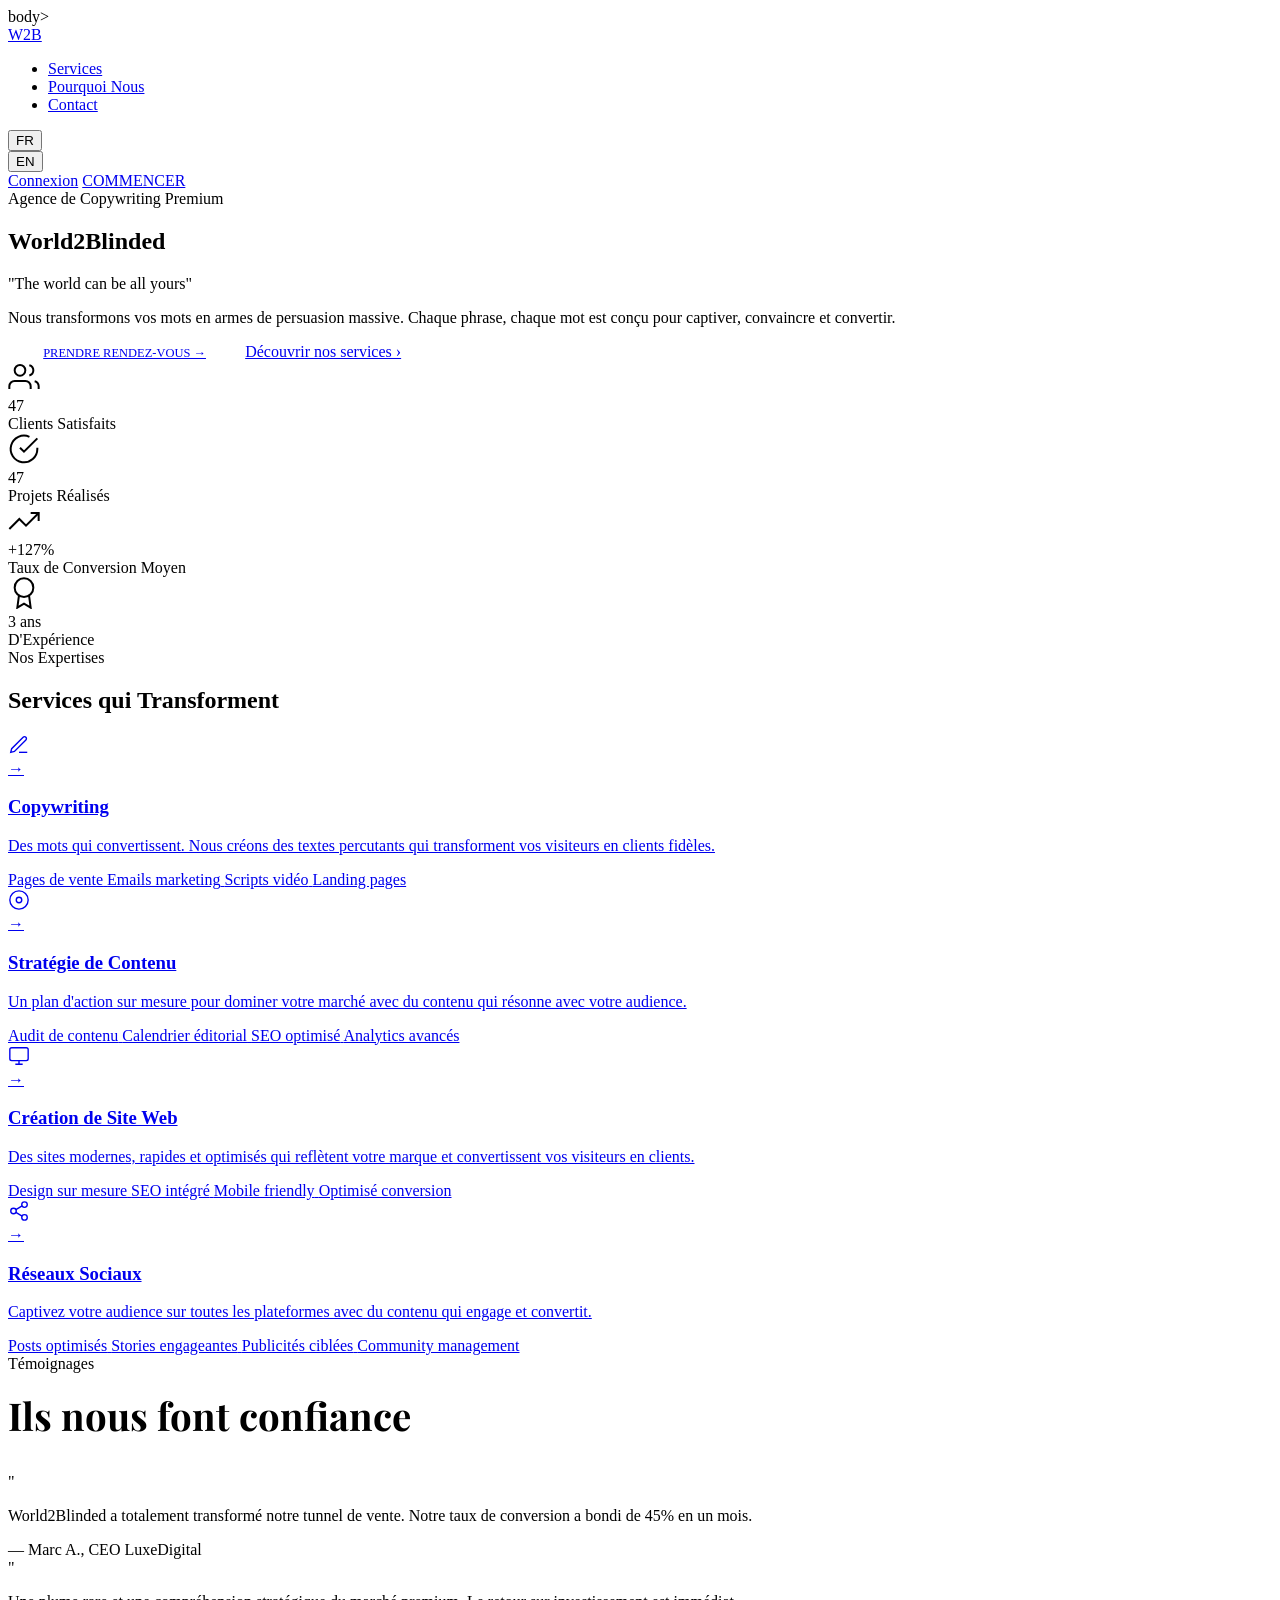
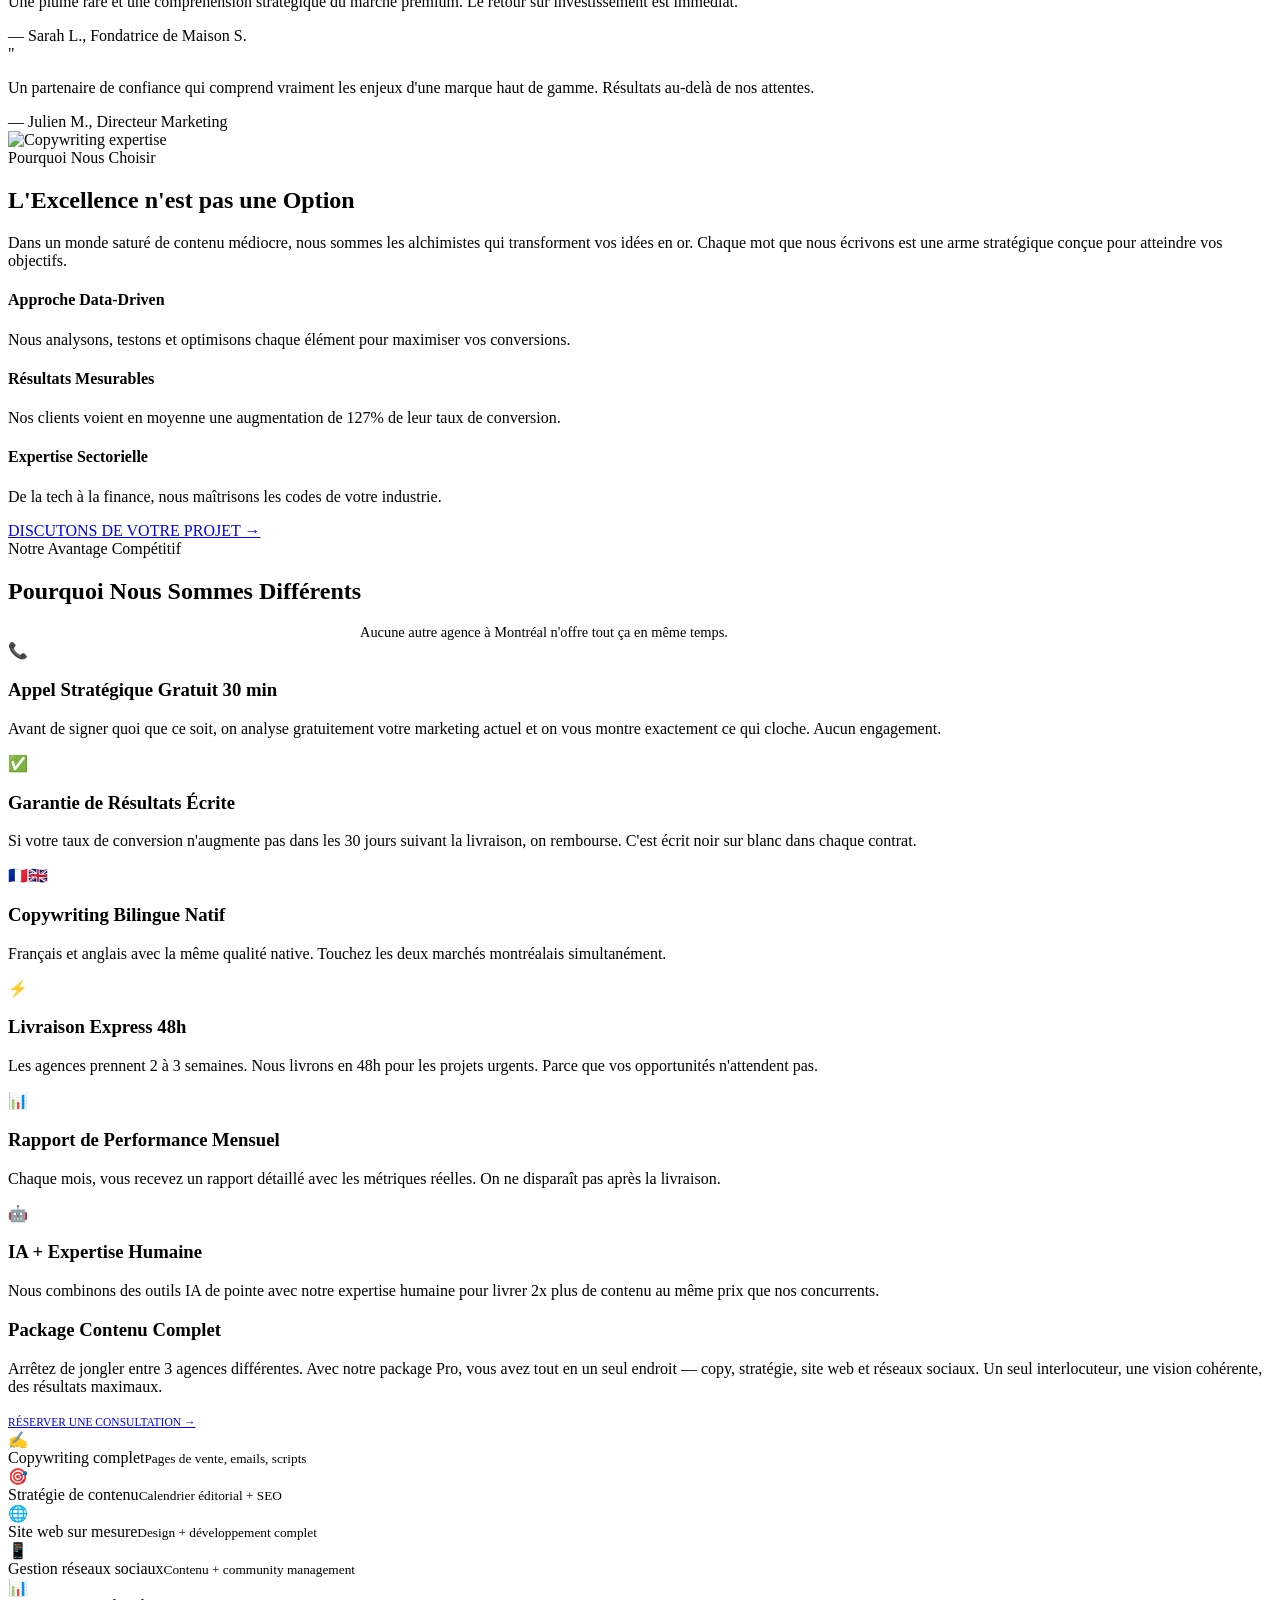
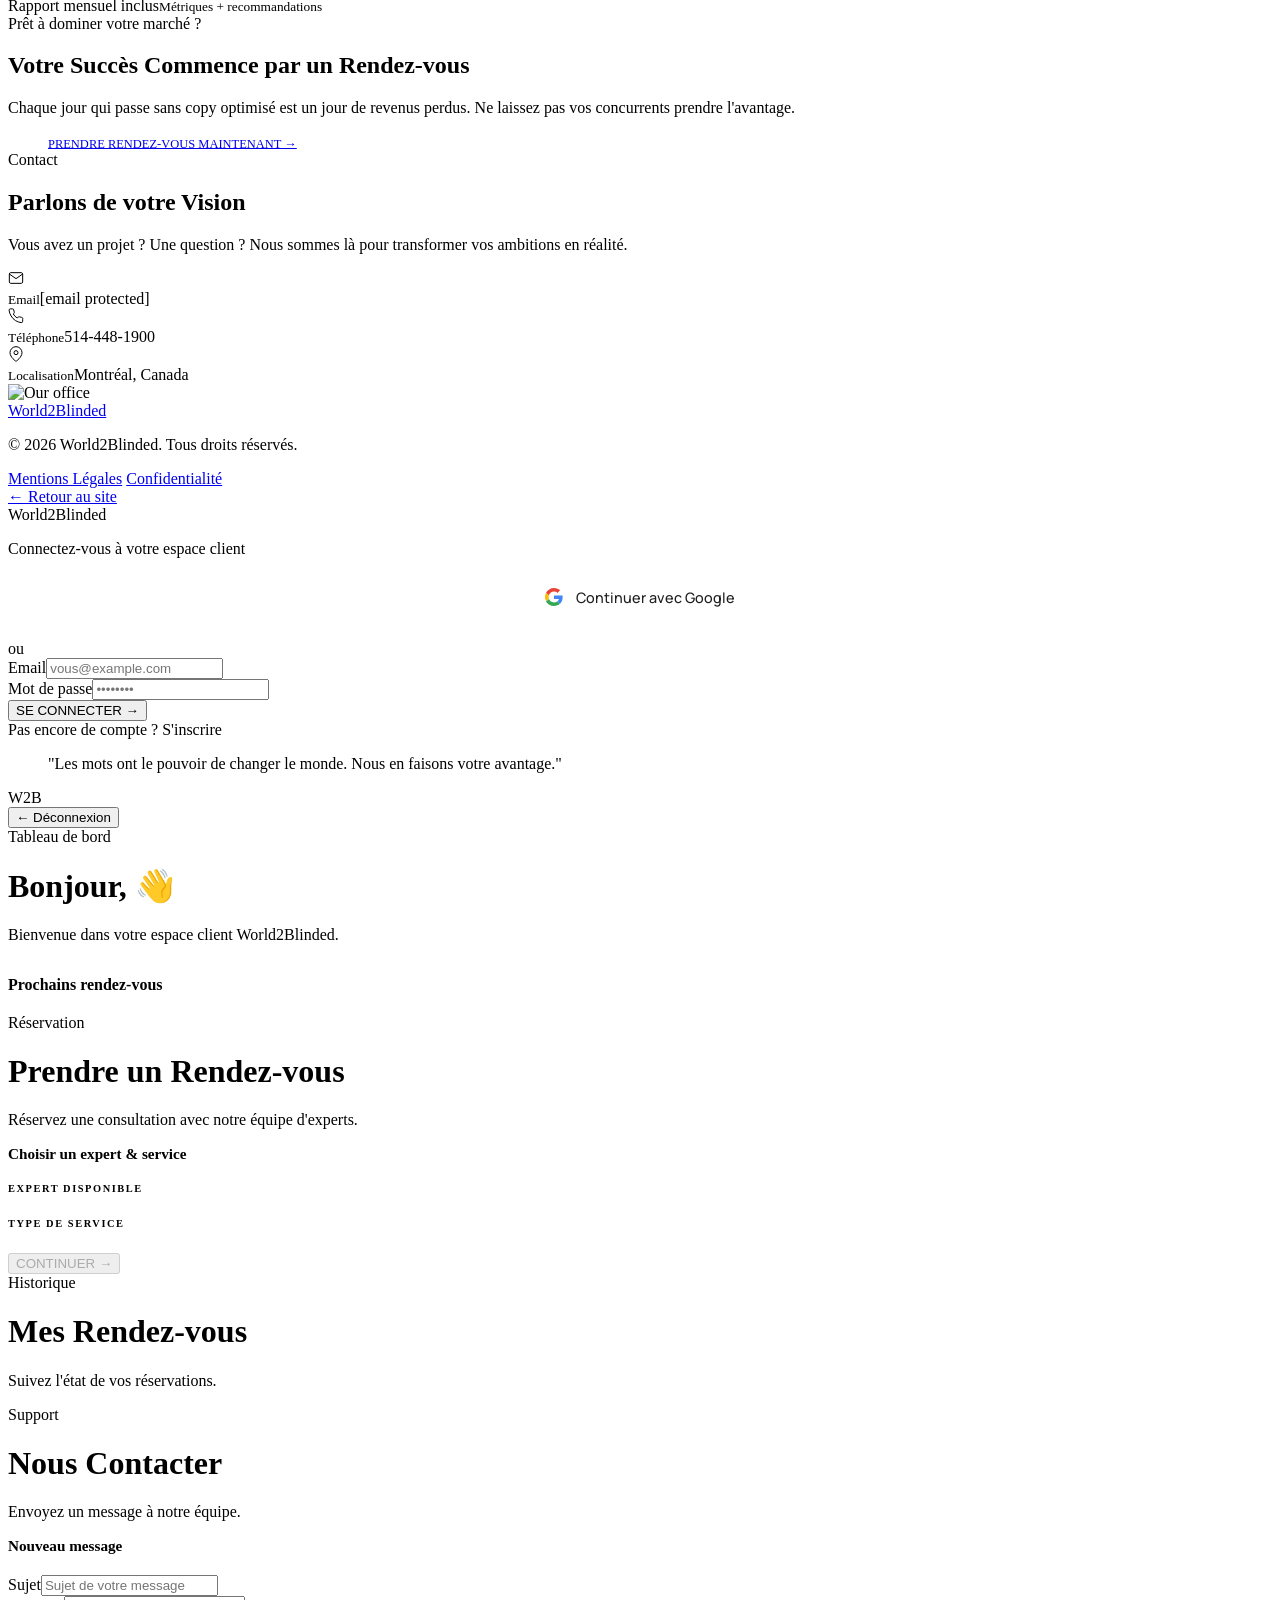
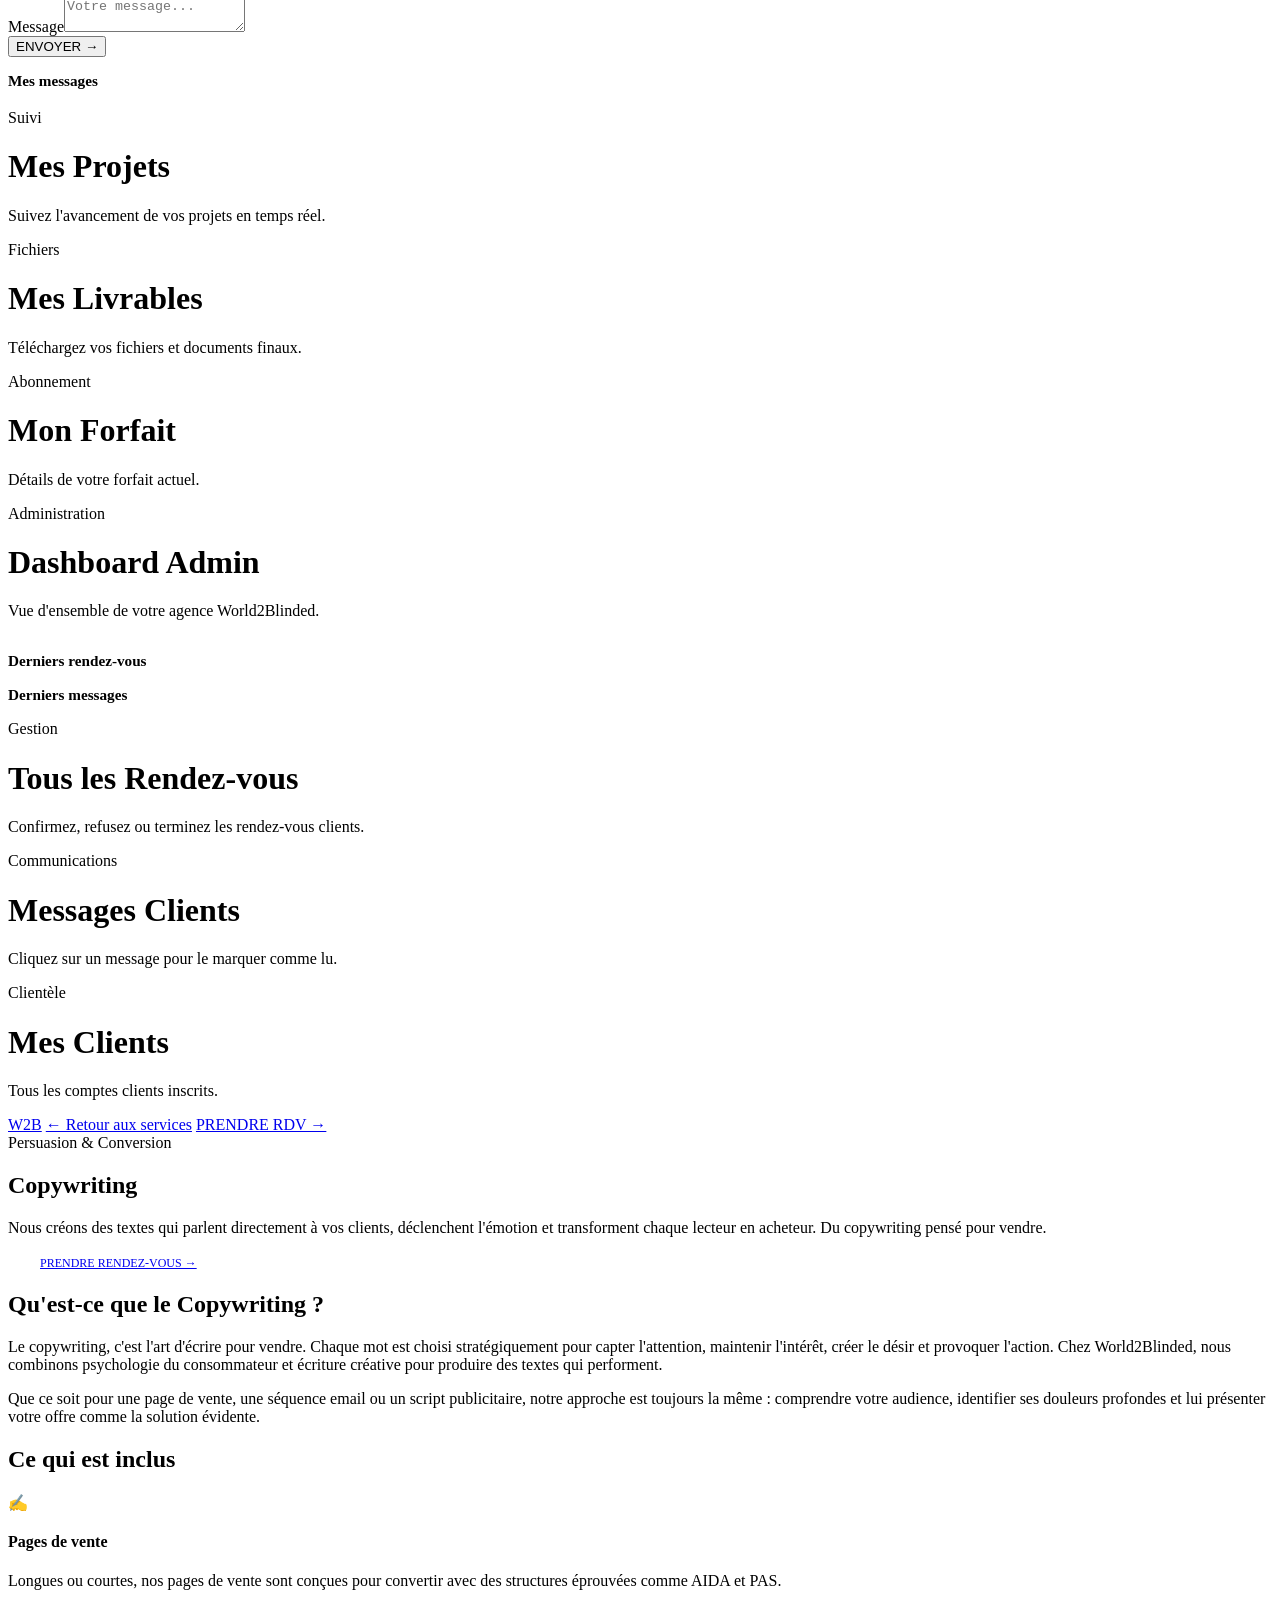
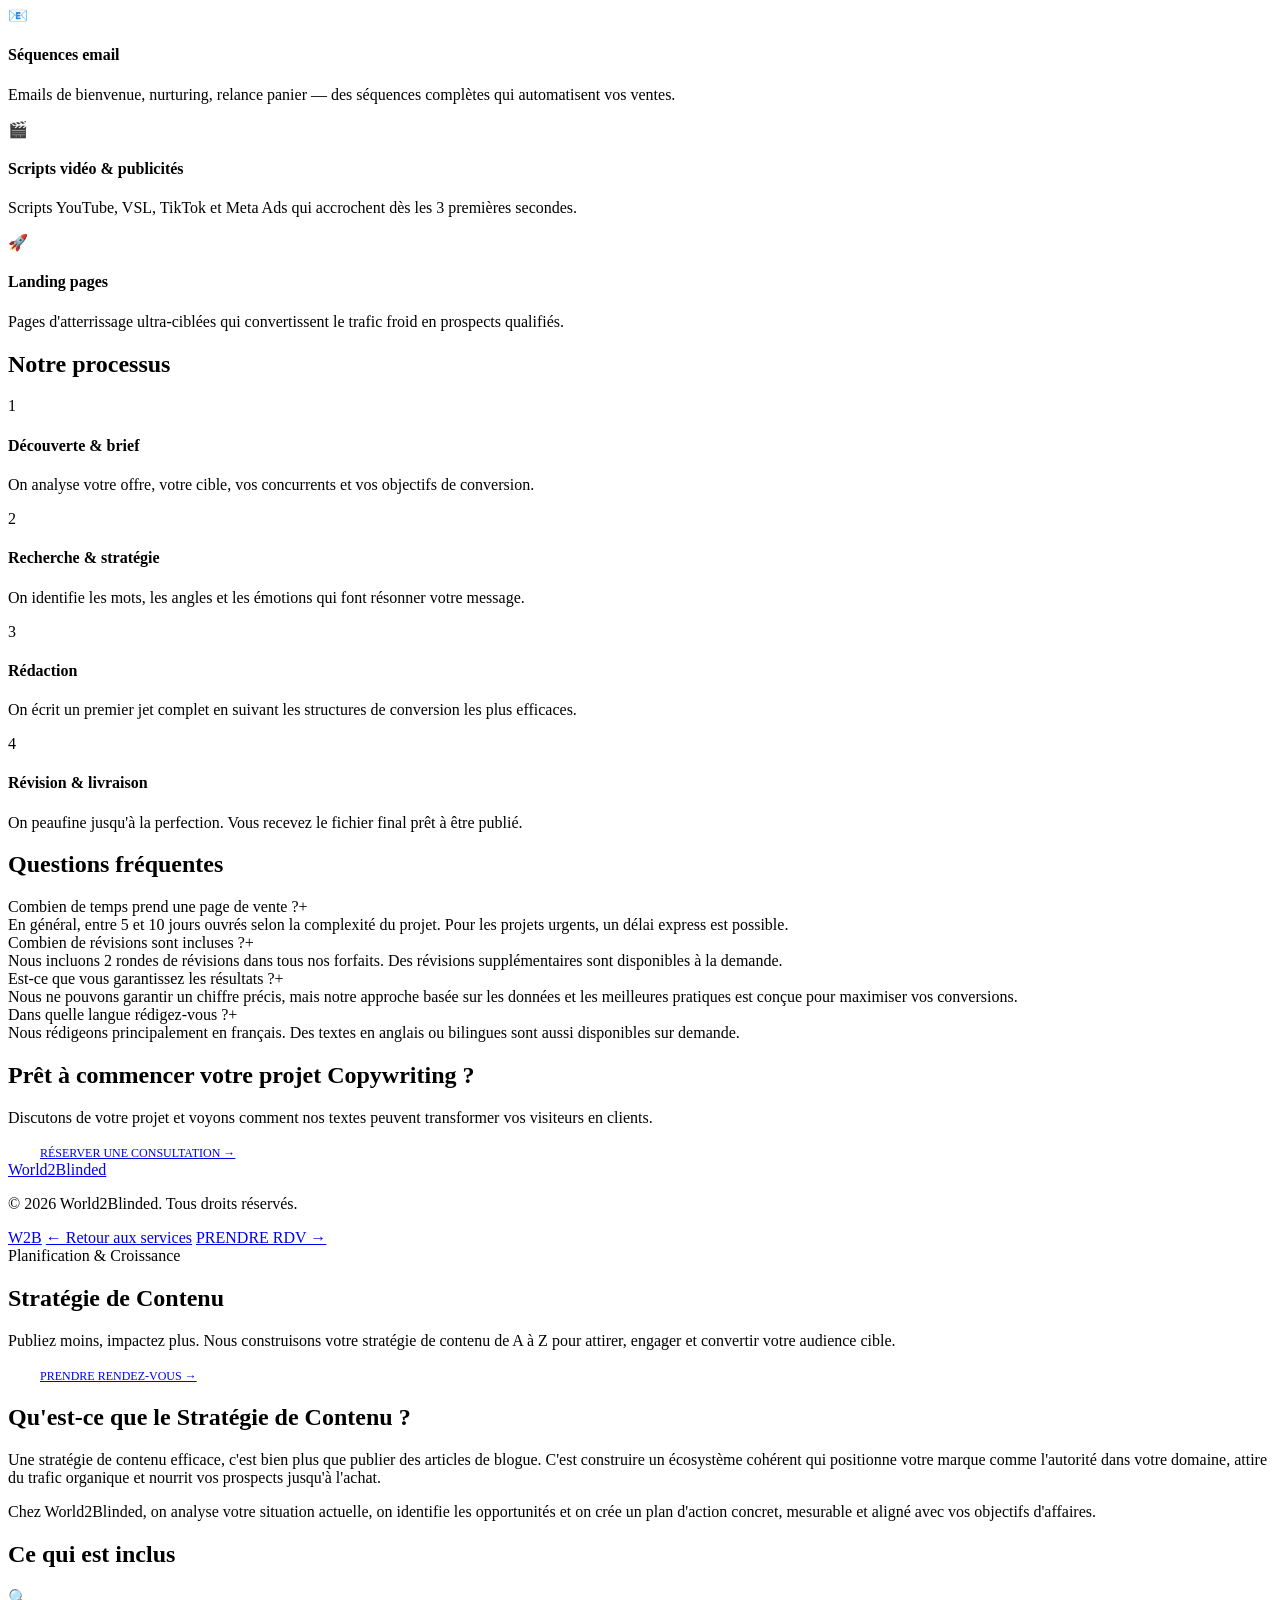
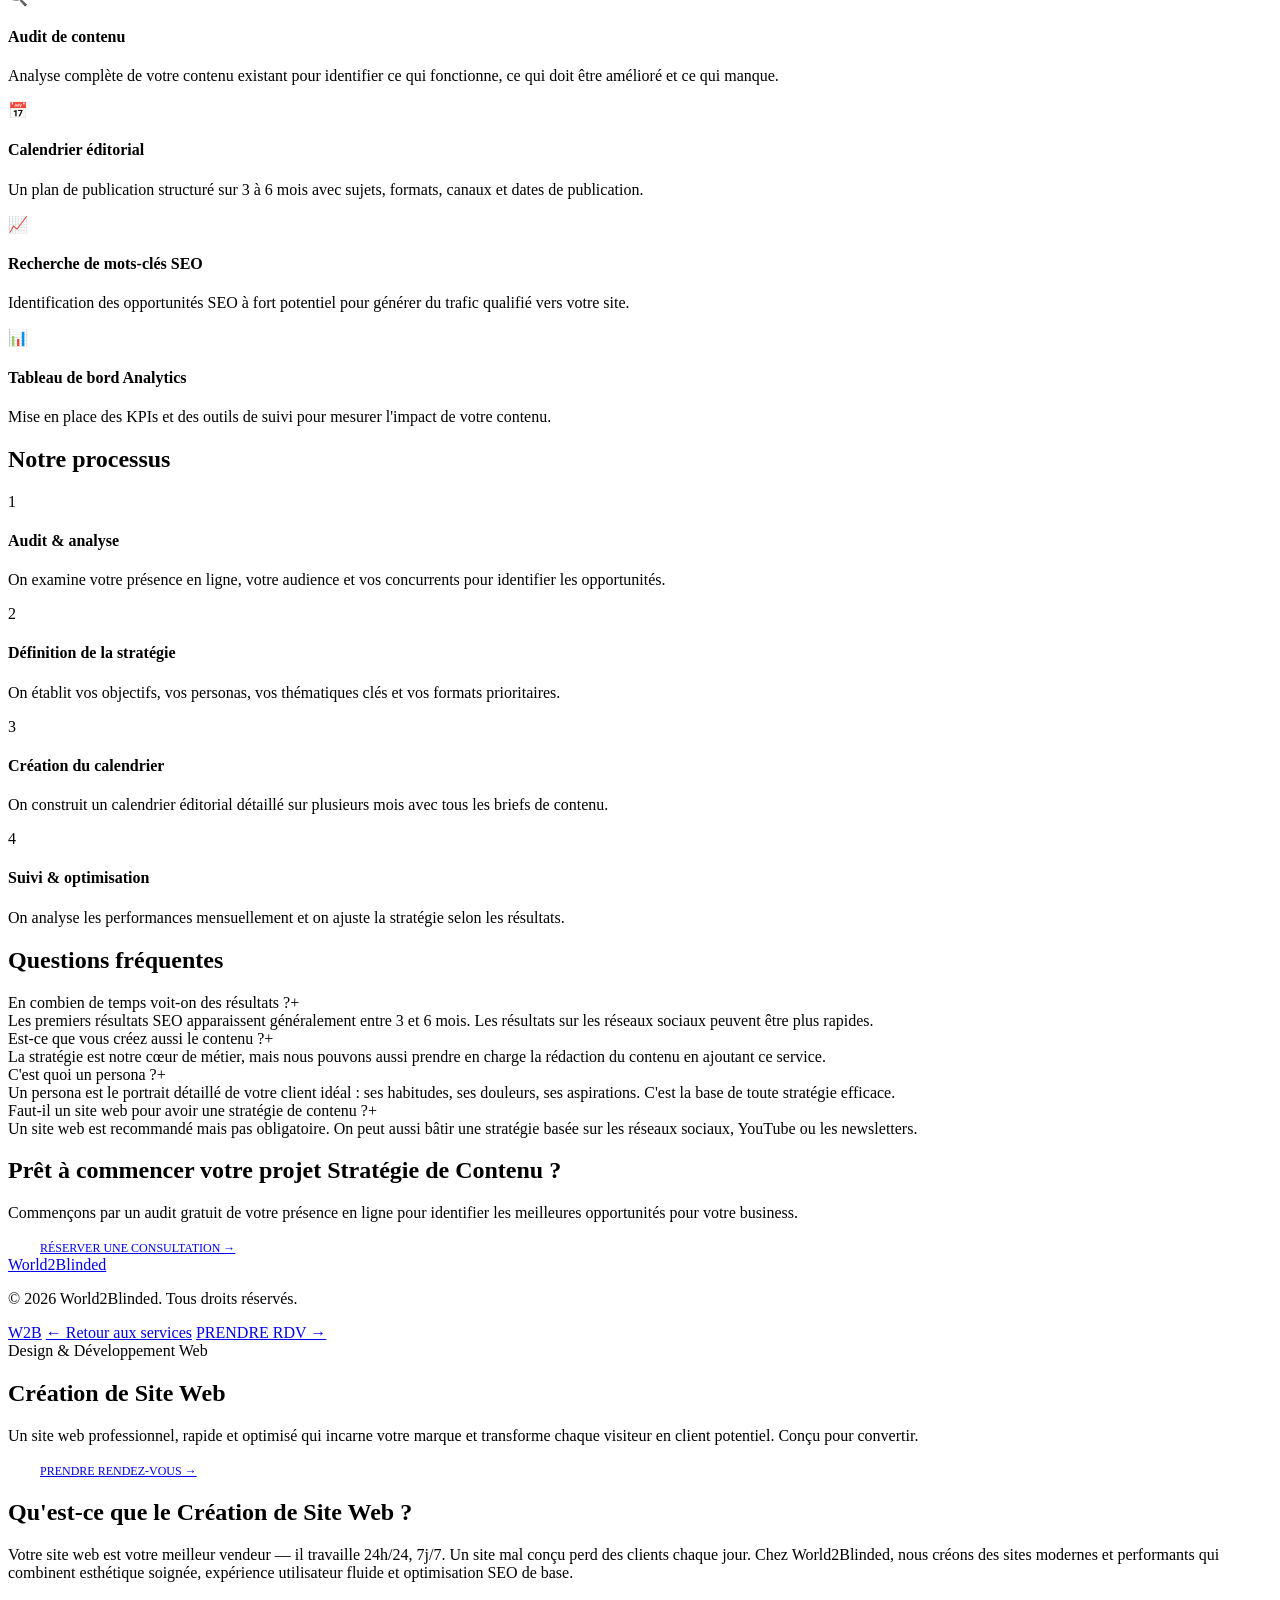
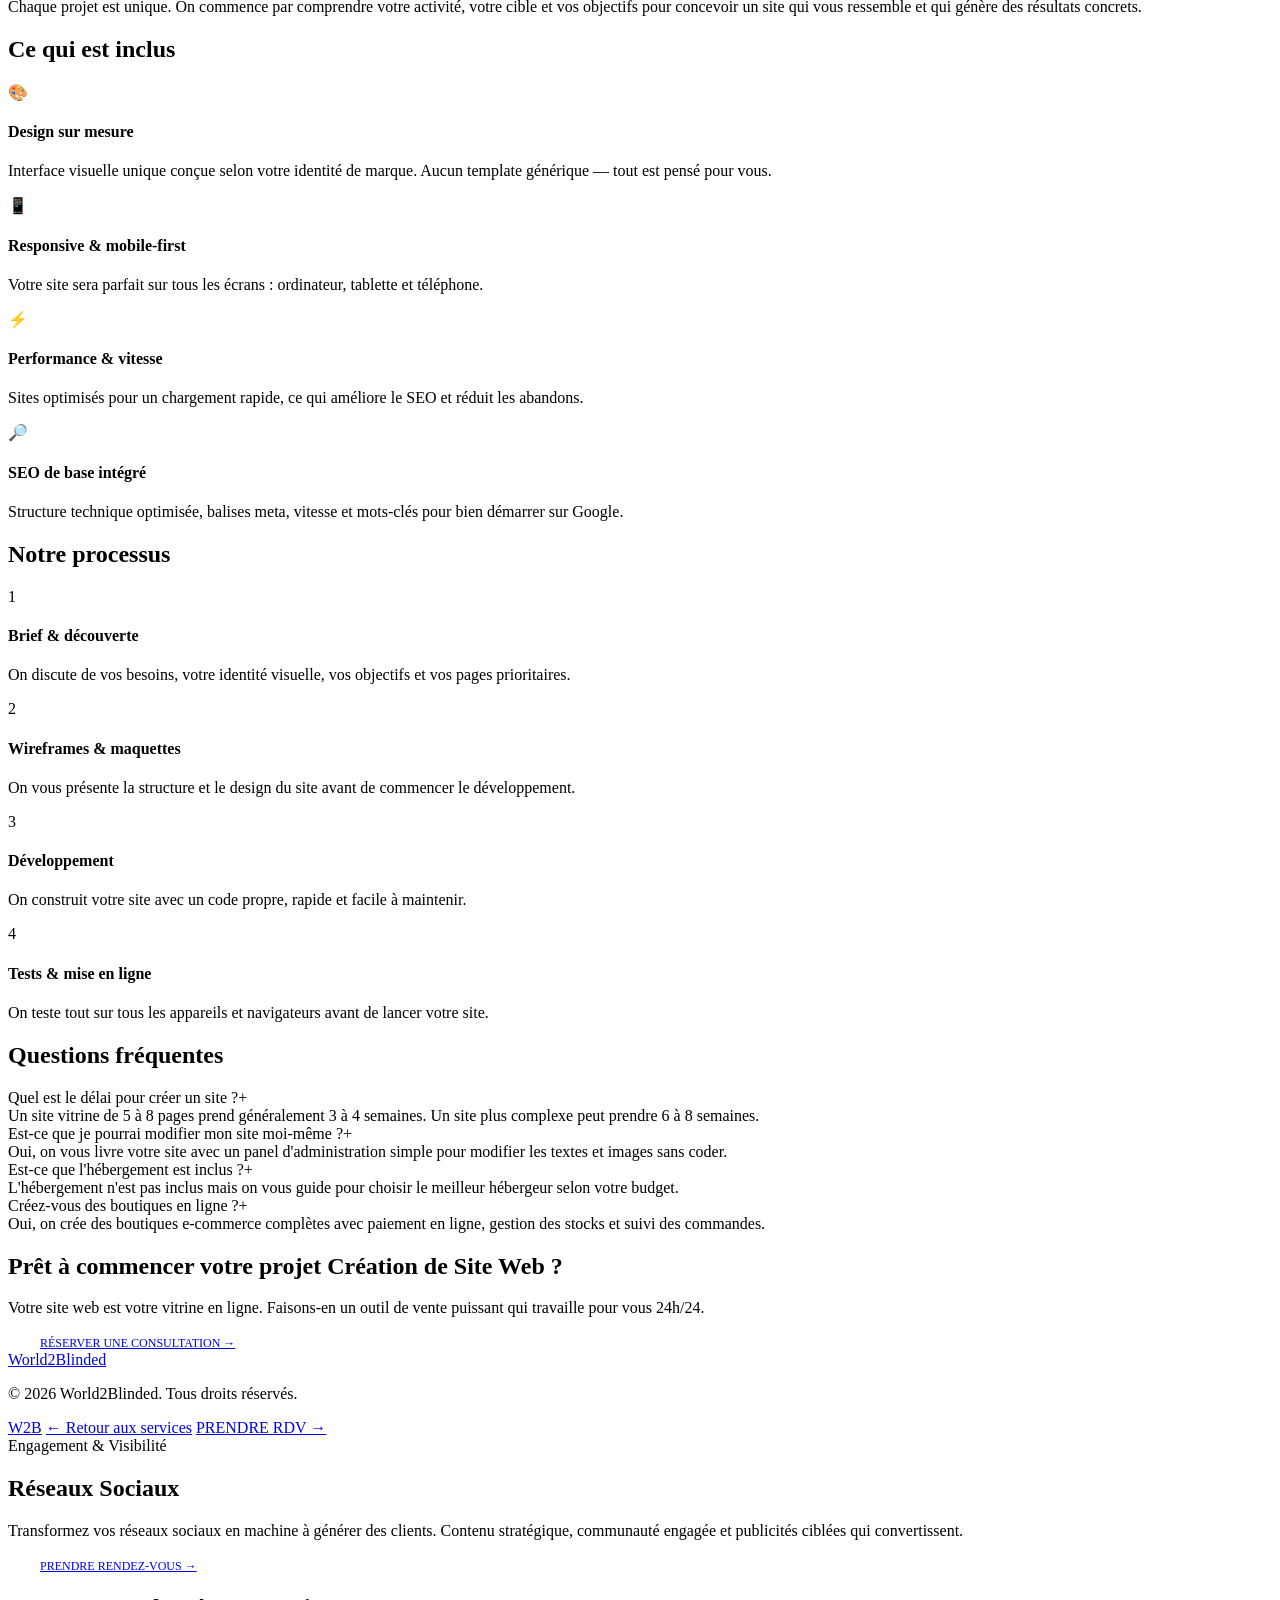
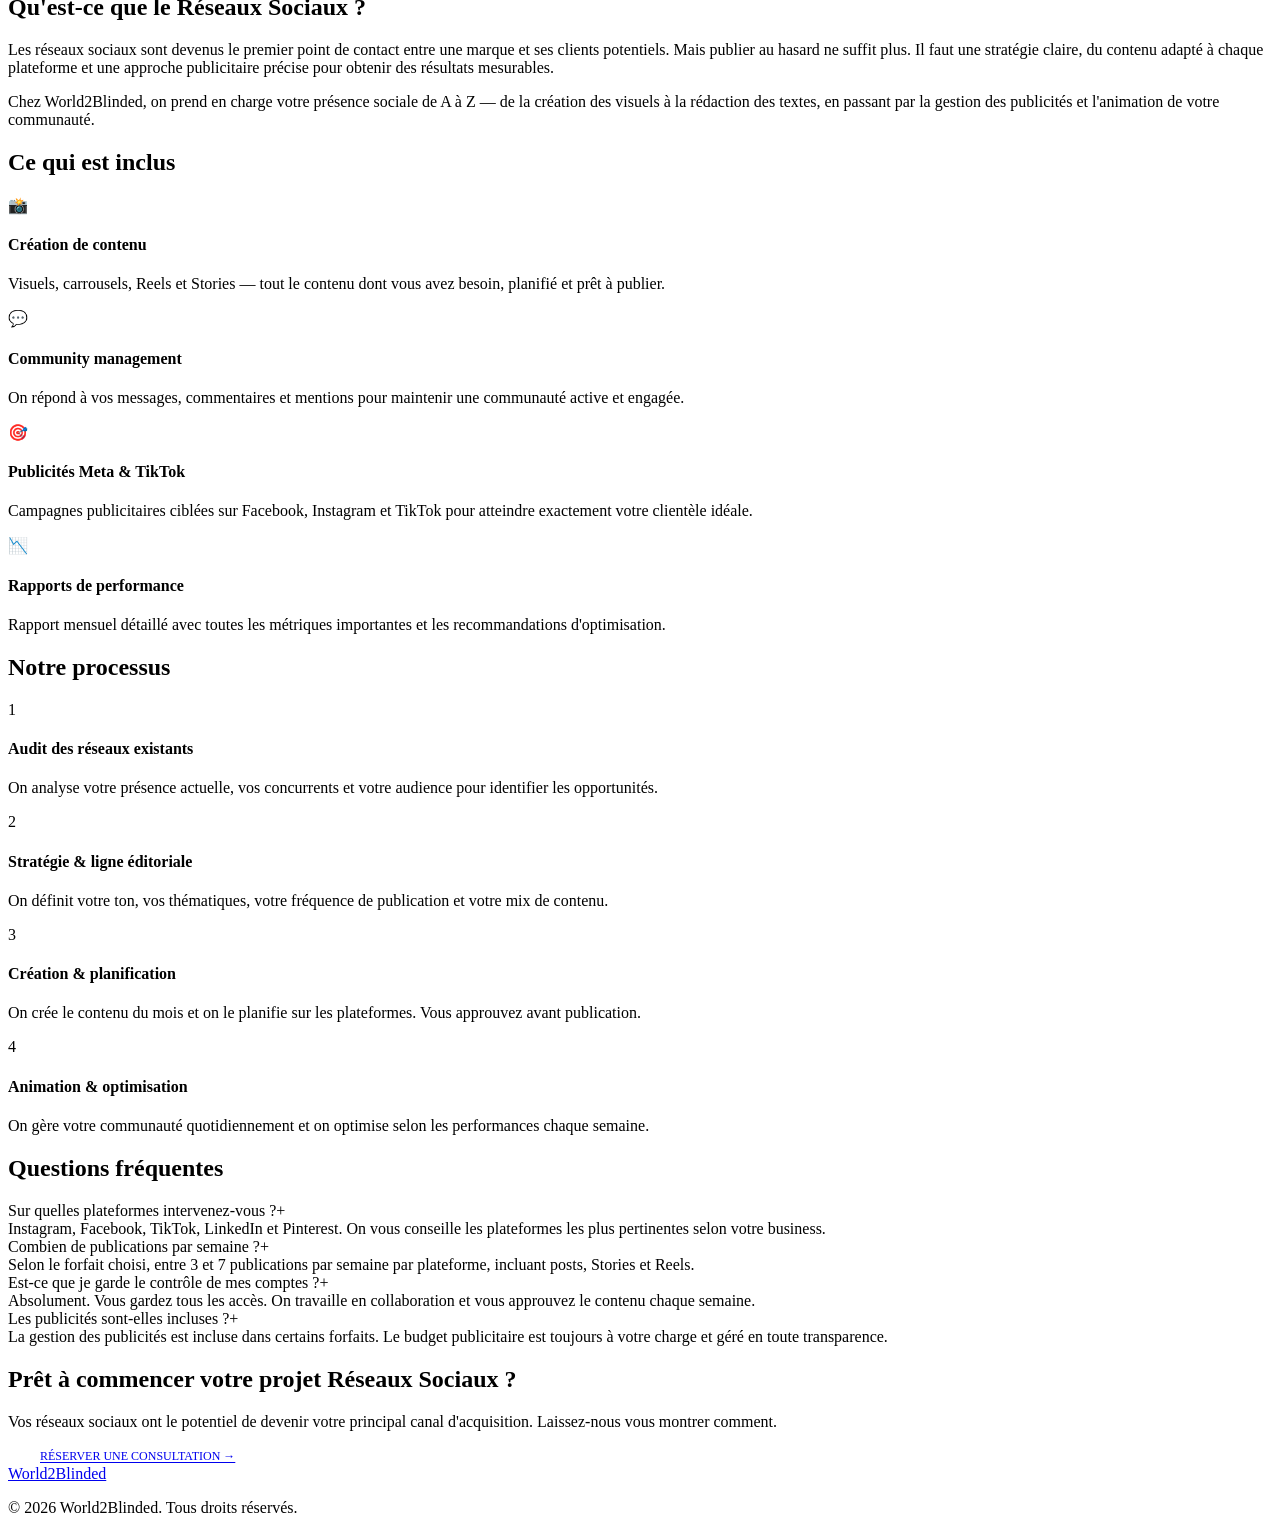
==== index.html @ fe7ebccb "Add files via upload" ====
<!DOCTYPE html>
<html lang="fr">
<head>
  <meta charset="utf-8" />
  <meta name="viewport" content="width=device-width, initial-scale=1" />
  <title>World2Blinded</title>
  <link rel="preconnect" href="https://fonts.googleapis.com" />
  <link href="https://fonts.googleapis.com/css2?family=Playfair+Display:ital,wght@0,400;0,600;0,800;1,400;1,600&family=Manrope:wght@300;400;500;600;700&family=JetBrains+Mono:wght@400;500&display=swap" rel="stylesheet" />
    <link rel="stylesheet" href="css/style.css" />
</head>
body>

<!-- ==================== PAGE: INDEX ==================== -->
<div class="w2b-page" id="pg-index" style="display:block">


<!-- ── NAV ── -->
<nav>
  <a href="#hero" class="nav-logo">W2B</a>
  <ul class="nav-links">
    <li><a href="#services" data-fr="Services" data-en="Services">Services</a></li>
    <li><a href="#different" data-fr="Pourquoi Nous" data-en="Why Us">Pourquoi Nous</a></li>
    <li><a href="#contact" data-fr="Contact" data-en="Contact">Contact</a></li>
  </ul>
  <div class="nav-right">
    <div class="lang-switcher">
      <button class="lang-btn active" onclick="setLang('fr')">FR</button>
      <div class="lang-divider"></div>
      <button class="lang-btn" onclick="setLang('en')">EN</button>
    </div>
    <a href="dashboard.html" class="nav-login" data-fr="Connexion" data-en="Login">Connexion</a>
    <a href="dashboard.html" class="btn-primary" data-fr="COMMENCER" data-en="GET STARTED">COMMENCER</a>
  </div>
</nav>

<!-- ── HERO ── -->
<section id="hero">
  <div class="hero-bg">
    <div class="hero-pulse1"></div>
    <div class="hero-pulse2"></div>
    <div class="hero-pulse3"></div>
    <div class="hero-lines">
      <div class="hero-line"></div>
      <div class="hero-line"></div>
      <div class="hero-line"></div>
    </div>
  </div>
  <div class="hero-overlay"></div>
  <div class="hero-content">
    <div class="hero-label" data-fr="Agence de Copywriting Premium" data-en="Premium Copywriting Agency">Agence de Copywriting Premium</div>
    <h1 class="hero-title"><span class="gold-gradient">World2Blinded</span></h1>
    <p class="hero-subtitle">"The world can be all yours"</p>
    <p class="hero-desc" data-fr="Nous transformons vos mots en armes de persuasion massive. Chaque phrase, chaque mot est conçu pour captiver, convaincre et convertir." data-en="We transform your words into powerful persuasion tools. Every sentence, every word is designed to captivate, convince and convert.">Nous transformons vos mots en armes de persuasion massive. Chaque phrase, chaque mot est conçu pour captiver, convaincre et convertir.</p>
    <div class="hero-btns">
      <a href="dashboard.html" class="btn-primary" style="padding:1rem 2.2rem;font-size:0.78rem;" data-fr="PRENDRE RENDEZ-VOUS →" data-en="TAKE AN APPOINTMENT →">PRENDRE RENDEZ-VOUS →</a>
      <a href="#services" class="btn-ghost-link" data-fr="Découvrir nos services ›" data-en="Discover our services ›">Découvrir nos services ›</a>
    </div>
  </div>
  <div class="hero-scroll"><div class="scroll-mouse"><div class="scroll-dot"></div></div></div>
</section>

<!-- ── STATS ── -->
<section id="stats">
  <div class="stats-inner">
    <div class="stat-block">
      <div class="stat-icon"><svg width="32" height="32" fill="none" stroke="currentColor" stroke-width="1.5" viewBox="0 0 24 24"><path d="M17 21v-2a4 4 0 0 0-4-4H5a4 4 0 0 0-4 4v2"/><circle cx="9" cy="7" r="4"/><path d="M23 21v-2a4 4 0 0 0-3-3.87"/><path d="M16 3.13a4 4 0 0 1 0 7.75"/></svg></div>
      <div class="stat-num">47</div>
      <div class="stat-label" data-fr="Clients Satisfaits" data-en="Happy Clients">Clients Satisfaits</div>
    </div>
    <div class="stat-block">
      <div class="stat-icon"><svg width="32" height="32" fill="none" stroke="currentColor" stroke-width="1.5" viewBox="0 0 24 24"><path d="M22 11.08V12a10 10 0 1 1-5.93-9.14"/><polyline points="22 4 12 14.01 9 11.01"/></svg></div>
      <div class="stat-num">47</div>
      <div class="stat-label" data-fr="Projets Réalisés" data-en="Projects Completed">Projets Réalisés</div>
    </div>
    <div class="stat-block">
      <div class="stat-icon"><svg width="32" height="32" fill="none" stroke="currentColor" stroke-width="1.5" viewBox="0 0 24 24"><polyline points="23 6 13.5 15.5 8.5 10.5 1 18"/><polyline points="17 6 23 6 23 12"/></svg></div>
      <div class="stat-num">+127%</div>
      <div class="stat-label" data-fr="Taux de Conversion Moyen" data-en="Average Conversion Rate">Taux de Conversion Moyen</div>
    </div>
    <div class="stat-block">
      <div class="stat-icon"><svg width="32" height="32" fill="none" stroke="currentColor" stroke-width="1.5" viewBox="0 0 24 24"><circle cx="12" cy="8" r="7"/><polyline points="8.21 13.89 7 23 12 20 17 23 15.79 13.88"/></svg></div>
      <div class="stat-num">3 ans</div>
      <div class="stat-label" data-fr="D'Expérience" data-en="Years of Experience">D'Expérience</div>
    </div>
  </div>
</section>

<!-- ── SERVICES ── -->
<section id="services">
  <div class="section-inner">
    <div class="section-header">
      <span class="section-tag" data-fr="Nos Expertises" data-en="Our Expertise">Nos Expertises</span>
      <h2 class="section-title" data-fr="Services qui <span class='gold-gradient'>Transforment</span>" data-en="Services that <span class='gold-gradient'>Transform</span>">Services qui <span class="gold-gradient">Transforment</span></h2>
      <div class="gold-line" style="margin:0 auto;"></div>
    </div>
    <div class="services-bento">
      <a href="service-copywriting.html" class="svc-card wide">
        <div class="svc-card-head">
          <div class="svc-icon-box"><svg width="22" height="22" fill="none" stroke="currentColor" stroke-width="1.5" viewBox="0 0 24 24"><path d="M12 20h9"/><path d="M16.5 3.5a2.121 2.121 0 0 1 3 3L7 19l-4 1 1-4L16.5 3.5z"/></svg></div>
          <span class="svc-arrow">→</span>
        </div>
        <h3>Copywriting</h3>
        <p data-fr="Des mots qui convertissent. Nous créons des textes percutants qui transforment vos visiteurs en clients fidèles." data-en="Words that convert. We create powerful copy that turns your visitors into loyal customers.">Des mots qui convertissent. Nous créons des textes percutants qui transforment vos visiteurs en clients fidèles.</p>
        <div class="svc-tags">
          <span class="svc-tag" data-fr="Pages de vente" data-en="Sales pages">Pages de vente</span>
          <span class="svc-tag" data-fr="Emails marketing" data-en="Email marketing">Emails marketing</span>
          <span class="svc-tag" data-fr="Scripts vidéo" data-en="Video scripts">Scripts vidéo</span>
          <span class="svc-tag" data-fr="Landing pages" data-en="Landing pages">Landing pages</span>
        </div>
      </a>
      <a href="service-strategie.html" class="svc-card narrow">
        <div class="svc-card-head">
          <div class="svc-icon-box"><svg width="22" height="22" fill="none" stroke="currentColor" stroke-width="1.5" viewBox="0 0 24 24"><circle cx="12" cy="12" r="10"/><circle cx="12" cy="12" r="3"/></svg></div>
          <span class="svc-arrow">→</span>
        </div>
        <h3 data-fr="Stratégie de Contenu" data-en="Content Strategy">Stratégie de Contenu</h3>
        <p data-fr="Un plan d'action sur mesure pour dominer votre marché avec du contenu qui résonne avec votre audience." data-en="A custom action plan to dominate your market with content that resonates with your audience.">Un plan d'action sur mesure pour dominer votre marché avec du contenu qui résonne avec votre audience.</p>
        <div class="svc-tags">
          <span class="svc-tag" data-fr="Audit de contenu" data-en="Content audit">Audit de contenu</span>
          <span class="svc-tag" data-fr="Calendrier éditorial" data-en="Editorial calendar">Calendrier éditorial</span>
          <span class="svc-tag" data-fr="SEO optimisé" data-en="SEO optimized">SEO optimisé</span>
          <span class="svc-tag" data-fr="Analytics avancés" data-en="Advanced analytics">Analytics avancés</span>
        </div>
      </a>
      <a href="service-siteweb.html" class="svc-card narrow">
        <div class="svc-card-head">
          <div class="svc-icon-box"><svg width="22" height="22" fill="none" stroke="currentColor" stroke-width="1.5" viewBox="0 0 24 24"><rect x="2" y="3" width="20" height="14" rx="2"/><path d="M8 21h8M12 17v4"/></svg></div>
          <span class="svc-arrow">→</span>
        </div>
        <h3 data-fr="Création de Site Web" data-en="Web Design">Création de Site Web</h3>
        <p data-fr="Des sites modernes, rapides et optimisés qui reflètent votre marque et convertissent vos visiteurs en clients." data-en="Modern, fast and optimized websites that reflect your brand and convert visitors into clients.">Des sites modernes, rapides et optimisés qui reflètent votre marque et convertissent vos visiteurs en clients.</p>
        <div class="svc-tags">
          <span class="svc-tag" data-fr="Design sur mesure" data-en="Custom design">Design sur mesure</span>
          <span class="svc-tag" data-fr="SEO intégré" data-en="Built-in SEO">SEO intégré</span>
          <span class="svc-tag" data-fr="Mobile friendly" data-en="Mobile friendly">Mobile friendly</span>
          <span class="svc-tag" data-fr="Optimisé conversion" data-en="Conversion optimized">Optimisé conversion</span>
        </div>
      </a>
      <a href="service-reseaux.html" class="svc-card wide">
        <div class="svc-card-head">
          <div class="svc-icon-box"><svg width="22" height="22" fill="none" stroke="currentColor" stroke-width="1.5" viewBox="0 0 24 24"><circle cx="18" cy="5" r="3"/><circle cx="6" cy="12" r="3"/><circle cx="18" cy="19" r="3"/><line x1="8.59" y1="13.51" x2="15.42" y2="17.49"/><line x1="15.41" y1="6.51" x2="8.59" y2="10.49"/></svg></div>
          <span class="svc-arrow">→</span>
        </div>
        <h3 data-fr="Réseaux Sociaux" data-en="Social Media">Réseaux Sociaux</h3>
        <p data-fr="Captivez votre audience sur toutes les plateformes avec du contenu qui engage et convertit." data-en="Captivate your audience on all platforms with content that engages and converts.">Captivez votre audience sur toutes les plateformes avec du contenu qui engage et convertit.</p>
        <div class="svc-tags">
          <span class="svc-tag" data-fr="Posts optimisés" data-en="Optimized posts">Posts optimisés</span>
          <span class="svc-tag" data-fr="Stories engageantes" data-en="Engaging stories">Stories engageantes</span>
          <span class="svc-tag" data-fr="Publicités ciblées" data-en="Targeted ads">Publicités ciblées</span>
          <span class="svc-tag" data-fr="Community management" data-en="Community management">Community management</span>
        </div>
      </a>
    </div>
  </div>
</section>

<!-- ── TESTIMONIALS ── -->
<section id="testimonials">
  <span class="section-tag" data-fr="Témoignages" data-en="Testimonials">Témoignages</span>
  <h2 style="font-family:'Playfair Display',serif;font-size:clamp(1.8rem,3vw,2.6rem);font-weight:700;margin-top:1rem;" class="fade-in">
    <span class="gold-gradient" data-fr="Ils nous font confiance" data-en="They trust us">Ils nous font confiance</span>
  </h2>
  <div class="gold-line" style="margin:1.5rem auto;"></div>
  <div class="testimonial-grid">
    <div class="testimonial-card fade-in">
      <div class="quote-icon">"</div>
      <p data-fr="World2Blinded a totalement transformé notre tunnel de vente. Notre taux de conversion a bondi de 45% en un mois." data-en="World2Blinded completely transformed our sales funnel. Our conversion rate jumped 45% in one month.">World2Blinded a totalement transformé notre tunnel de vente. Notre taux de conversion a bondi de 45% en un mois.</p>
      <div class="testimonial-author">— Marc A., CEO LuxeDigital</div>
    </div>
    <div class="testimonial-card fade-in">
      <div class="quote-icon">"</div>
      <p data-fr="Une plume rare et une compréhension stratégique du marché premium. Le retour sur investissement est immédiat." data-en="A rare talent and a strategic understanding of the premium market. The return on investment is immediate.">Une plume rare et une compréhension stratégique du marché premium. Le retour sur investissement est immédiat.</p>
      <div class="testimonial-author">— Sarah L., Fondatrice de Maison S.</div>
    </div>
    <div class="testimonial-card fade-in">
      <div class="quote-icon">"</div>
      <p data-fr="Un partenaire de confiance qui comprend vraiment les enjeux d'une marque haut de gamme. Résultats au-delà de nos attentes." data-en="A trusted partner who truly understands the challenges of a high-end brand. Results beyond our expectations.">Un partenaire de confiance qui comprend vraiment les enjeux d'une marque haut de gamme. Résultats au-delà de nos attentes.</p>
      <div class="testimonial-author">— Julien M., Directeur Marketing</div>
    </div>
  </div>
</section>

<!-- ── WHY US ── -->
<section id="why">
  <div class="why-grid">
    <div class="why-img-wrap">
      <img src="https://images.unsplash.com/photo-1486312338219-ce68d2c6f44d?w=600&q=75&auto=format&fit=crop" alt="Copywriting expertise" loading="lazy" />
    </div>
    <div class="why-text">
      <span class="section-tag" data-fr="Pourquoi Nous Choisir" data-en="Why Choose Us">Pourquoi Nous Choisir</span>
      <h2 data-fr="L'Excellence n'est pas une <span class='gold-gradient'>Option</span>" data-en="Excellence is not an <span class='gold-gradient'>Option</span>">L'Excellence n'est pas une <span class="gold-gradient">Option</span></h2>
      <p data-fr="Dans un monde saturé de contenu médiocre, nous sommes les alchimistes qui transforment vos idées en or. Chaque mot que nous écrivons est une arme stratégique conçue pour atteindre vos objectifs." data-en="In a world saturated with mediocre content, we are the alchemists who turn your ideas into gold. Every word we write is a strategic weapon designed to achieve your goals.">Dans un monde saturé de contenu médiocre, nous sommes les alchimistes qui transforment vos idées en or. Chaque mot que nous écrivons est une arme stratégique conçue pour atteindre vos objectifs.</p>
      <div class="why-points">
        <div class="why-point">
          <div class="why-point-bar"></div>
          <div>
            <h4 data-fr="Approche Data-Driven" data-en="Data-Driven Approach">Approche Data-Driven</h4>
            <p data-fr="Nous analysons, testons et optimisons chaque élément pour maximiser vos conversions." data-en="We analyze, test and optimize every element to maximize your conversions.">Nous analysons, testons et optimisons chaque élément pour maximiser vos conversions.</p>
          </div>
        </div>
        <div class="why-point">
          <div class="why-point-bar"></div>
          <div>
            <h4 data-fr="Résultats Mesurables" data-en="Measurable Results">Résultats Mesurables</h4>
            <p data-fr="Nos clients voient en moyenne une augmentation de 127% de leur taux de conversion." data-en="Our clients see an average 127% increase in their conversion rate.">Nos clients voient en moyenne une augmentation de 127% de leur taux de conversion.</p>
          </div>
        </div>
        <div class="why-point">
          <div class="why-point-bar"></div>
          <div>
            <h4 data-fr="Expertise Sectorielle" data-en="Industry Expertise">Expertise Sectorielle</h4>
            <p data-fr="De la tech à la finance, nous maîtrisons les codes de votre industrie." data-en="From tech to finance, we master the codes of your industry.">De la tech à la finance, nous maîtrisons les codes de votre industrie.</p>
          </div>
        </div>
      </div>
      <a href="dashboard.html" class="btn-secondary" data-fr="DISCUTONS DE VOTRE PROJET →" data-en="LET'S DISCUSS YOUR PROJECT →">DISCUTONS DE VOTRE PROJET →</a>
    </div>
  </div>
</section>

<!-- ── POURQUOI NOUS SOMMES DIFFÉRENTS ── -->
<section id="different">
  <div class="diff-header">
    <span class="section-tag" data-fr="Notre Avantage Compétitif" data-en="Our Competitive Edge">Notre Avantage Compétitif</span>
    <h2 class="section-title" data-fr="Pourquoi Nous Sommes <span class='gold-gradient'>Différents</span>" data-en="Why We Are <span class='gold-gradient'>Different</span>">Pourquoi Nous Sommes <span class="gold-gradient">Différents</span></h2>
    <div class="gold-line" style="margin:0 auto 0.8rem;"></div>
    <p style="color:var(--muted);font-size:0.9rem;max-width:560px;margin:0 auto;" data-fr="Aucune autre agence à Montréal n'offre tout ça en même temps." data-en="No other agency in Montreal offers all of this at the same time.">Aucune autre agence à Montréal n'offre tout ça en même temps.</p>
  </div>
  <div class="diff-grid">

    <!-- Card 1 — Appel gratuit -->
    <div class="diff-card">
      <span class="diff-emoji">📞</span>
      <h3 data-fr="Appel Stratégique Gratuit 30 min" data-en="Free 30-min Strategy Call">Appel Stratégique Gratuit 30 min</h3>
      <p data-fr="Avant de signer quoi que ce soit, on analyse gratuitement votre marketing actuel et on vous montre exactement ce qui cloche. Aucun engagement." data-en="Before signing anything, we freely analyze your current marketing and show you exactly what's wrong. No commitment.">Avant de signer quoi que ce soit, on analyse gratuitement votre marketing actuel et on vous montre exactement ce qui cloche. Aucun engagement.</p>
    </div>

    <!-- Card 2 — Garantie -->
    <div class="diff-card">
      <span class="diff-emoji">✅</span>
      <h3 data-fr="Garantie de Résultats Écrite" data-en="Written Results Guarantee">Garantie de Résultats Écrite</h3>
      <p data-fr="Si votre taux de conversion n'augmente pas dans les 30 jours suivant la livraison, on rembourse. C'est écrit noir sur blanc dans chaque contrat." data-en="If your conversion rate doesn't increase within 30 days of delivery, we refund. It's written in black and white in every contract.">Si votre taux de conversion n'augmente pas dans les 30 jours suivant la livraison, on rembourse. C'est écrit noir sur blanc dans chaque contrat.</p>
    </div>

    <!-- Card 3 — Bilingue -->
    <div class="diff-card">
      <span class="diff-emoji">🇫🇷🇬🇧</span>
      <h3 data-fr="Copywriting Bilingue Natif" data-en="Native Bilingual Copywriting">Copywriting Bilingue Natif</h3>
      <p data-fr="Français et anglais avec la même qualité native. Touchez les deux marchés montréalais simultanément — quelque chose que presque aucune agence ne fait vraiment bien." data-en="French and English with the same native quality. Reach both Montreal markets simultaneously — something almost no agency does truly well.">Français et anglais avec la même qualité native. Touchez les deux marchés montréalais simultanément.</p>
    </div>

    <!-- Card 4 — 48h -->
    <div class="diff-card">
      <span class="diff-emoji">⚡</span>
      <h3 data-fr="Livraison Express 48h" data-en="48h Express Delivery">Livraison Express 48h</h3>
      <p data-fr="Les agences prennent 2 à 3 semaines. Nous livrons en 48h pour les projets urgents. Parce que vos opportunités n'attendent pas." data-en="Agencies take 2 to 3 weeks. We deliver in 48h for urgent projects. Because your opportunities don't wait.">Les agences prennent 2 à 3 semaines. Nous livrons en 48h pour les projets urgents. Parce que vos opportunités n'attendent pas.</p>
    </div>

    <!-- Card 5 — Rapport -->
    <div class="diff-card">
      <span class="diff-emoji">📊</span>
      <h3 data-fr="Rapport de Performance Mensuel" data-en="Monthly Performance Report">Rapport de Performance Mensuel</h3>
      <p data-fr="Chaque mois, vous recevez un rapport détaillé avec les métriques réelles — taux de clics, conversions, croissance. On ne disparaît pas après la livraison." data-en="Every month, you receive a detailed report with real metrics — click rates, conversions, growth. We don't disappear after delivery.">Chaque mois, vous recevez un rapport détaillé avec les métriques réelles. On ne disparaît pas après la livraison.</p>
    </div>

    <!-- Card 6 — IA -->
    <div class="diff-card">
      <span class="diff-emoji">🤖</span>
      <h3 data-fr="IA + Expertise Humaine" data-en="AI + Human Expertise">IA + Expertise Humaine</h3>
      <p data-fr="Nous combinons des outils IA de pointe avec notre expertise humaine pour livrer 2x plus de contenu au même prix que nos concurrents. Plus vite, sans sacrifier la qualité." data-en="We combine cutting-edge AI tools with human expertise to deliver 2x more content at the same price as our competitors. Faster, without sacrificing quality.">Nous combinons des outils IA de pointe avec notre expertise humaine pour livrer 2x plus de contenu au même prix que nos concurrents.</p>
    </div>

    <!-- Card PRO — Package Contenu Complet -->
    <div class="diff-card-pro">
      <div class="diff-pro-left">
        <h3 data-fr="Package Contenu <span class='gold-gradient'>Complet</span>" data-en="Complete Content <span class='gold-gradient'>Package</span>">Package Contenu <span class="gold-gradient">Complet</span></h3>
        <p data-fr="Arrêtez de jongler entre 3 agences différentes. Avec notre package Pro, vous avez tout en un seul endroit — copy, stratégie, site web et réseaux sociaux. Un seul interlocuteur, une vision cohérente, des résultats maximaux." data-en="Stop juggling between 3 different agencies. With our Pro package, you have everything in one place — copy, strategy, website and social media. One contact, one coherent vision, maximum results.">Arrêtez de jongler entre 3 agences différentes. Avec notre package Pro, vous avez tout en un seul endroit — copy, stratégie, site web et réseaux sociaux. Un seul interlocuteur, une vision cohérente, des résultats maximaux.</p>
        <a href="dashboard.html" class="btn-primary" style="font-size:0.72rem;" data-fr="RÉSERVER UNE CONSULTATION →" data-en="BOOK A CONSULTATION →">RÉSERVER UNE CONSULTATION →</a>
      </div>
      <div class="diff-pro-right">
        <div class="diff-pro-tag"><span class="diff-pro-tag-icon">✍️</span><div><span data-fr="Copywriting complet" data-en="Full Copywriting">Copywriting complet</span><small data-fr="Pages de vente, emails, scripts" data-en="Sales pages, emails, scripts">Pages de vente, emails, scripts</small></div></div>
        <div class="diff-pro-tag"><span class="diff-pro-tag-icon">🎯</span><div><span data-fr="Stratégie de contenu" data-en="Content Strategy">Stratégie de contenu</span><small data-fr="Calendrier éditorial + SEO" data-en="Editorial calendar + SEO">Calendrier éditorial + SEO</small></div></div>
        <div class="diff-pro-tag"><span class="diff-pro-tag-icon">🌐</span><div><span data-fr="Site web sur mesure" data-en="Custom website">Site web sur mesure</span><small data-fr="Design + développement complet" data-en="Full design + development">Design + développement complet</small></div></div>
        <div class="diff-pro-tag"><span class="diff-pro-tag-icon">📱</span><div><span data-fr="Gestion réseaux sociaux" data-en="Social media management">Gestion réseaux sociaux</span><small data-fr="Contenu + community management" data-en="Content + community management">Contenu + community management</small></div></div>
        <div class="diff-pro-tag"><span class="diff-pro-tag-icon">📊</span><div><span data-fr="Rapport mensuel inclus" data-en="Monthly report included">Rapport mensuel inclus</span><small data-fr="Métriques + recommandations" data-en="Metrics + recommendations">Métriques + recommandations</small></div></div>
      </div>
    </div>

  </div>
</section>

<!-- ── CTA ── -->
<section id="cta">
  <div class="cta-bg"></div>
  <div class="cta-overlay"></div>
  <div class="cta-inner">
    <span class="section-tag" data-fr="Prêt à dominer votre marché ?" data-en="Ready to dominate your market?">Prêt à dominer votre marché ?</span>
    <h2 data-fr="Votre Succès Commence par un <span class='gold-gradient'>Rendez-vous</span>" data-en="Your Success Starts with an <span class='gold-gradient'>Appointment</span>">Votre Succès Commence par un <span class="gold-gradient">Rendez-vous</span></h2>
    <p data-fr="Chaque jour qui passe sans copy optimisé est un jour de revenus perdus. Ne laissez pas vos concurrents prendre l'avantage." data-en="Every day without optimized copy is a day of lost revenue. Don't let your competitors get ahead.">Chaque jour qui passe sans copy optimisé est un jour de revenus perdus. Ne laissez pas vos concurrents prendre l'avantage.</p>
    <a href="dashboard.html" class="btn-primary" style="padding:1.1rem 2.5rem;font-size:0.78rem;" data-fr="PRENDRE RENDEZ-VOUS MAINTENANT →" data-en="BOOK AN APPOINTMENT NOW →">PRENDRE RENDEZ-VOUS MAINTENANT →</a>
  </div>
</section>

<!-- ── CONTACT ── -->
<section id="contact">
  <div class="contact-grid">
    <div class="contact-left">
      <span class="section-tag" data-fr="Contact" data-en="Contact">Contact</span>
      <h2 data-fr="Parlons de votre <span class='gold-gradient'>Vision</span>" data-en="Let's Talk About your <span class='gold-gradient'>Vision</span>">Parlons de votre <span class="gold-gradient">Vision</span></h2>
      <p data-fr="Vous avez un projet ? Une question ? Nous sommes là pour transformer vos ambitions en réalité." data-en="Have a project? A question? We're here to turn your ambitions into reality.">Vous avez un projet ? Une question ? Nous sommes là pour transformer vos ambitions en réalité.</p>
      <div class="contact-items">
        <div class="contact-item">
          <div class="contact-icon"><svg width="16" height="16" fill="none" stroke="currentColor" stroke-width="1.5" viewBox="0 0 24 24"><path d="M4 4h16c1.1 0 2 .9 2 2v12c0 1.1-.9 2-2 2H4c-1.1 0-2-.9-2-2V6c0-1.1.9-2 2-2z"/><polyline points="22,6 12,13 2,6"/></svg></div>
          <div class="contact-text"><small>Email</small><span><a href="/cdn-cgi/l/email-protection#dbb8b4b5afbab8af9bacb4a9b7bfe9b9b7b2b5bfbebff5b8b4b6" style="color:var(--fg);text-decoration:none;"><span class="__cf_email__" data-cfemail="ddbeb2b3a9bcbea99daab2afb1b9efbfb1b4b3b9b8b9f3beb2b0">[email&#160;protected]</span></a></span></div>
        </div>
        <div class="contact-item">
          <div class="contact-icon"><svg width="16" height="16" fill="none" stroke="currentColor" stroke-width="1.5" viewBox="0 0 24 24"><path d="M22 16.92v3a2 2 0 0 1-2.18 2 19.79 19.79 0 0 1-8.63-3.07A19.5 19.5 0 0 1 4.69 12a19.79 19.79 0 0 1-3.07-8.67A2 2 0 0 1 3.6 1.27h3a2 2 0 0 1 2 1.72c.13.96.36 1.9.7 2.81a2 2 0 0 1-.45 2.11L7.91 9a16 16 0 0 0 6 6l1.27-1.27a2 2 0 0 1 2.11-.45c.91.34 1.85.57 2.81.7A2 2 0 0 1 22 16.92z"/></svg></div>
          <div class="contact-text"><small data-fr="Téléphone" data-en="Phone">Téléphone</small><span>514-448-1900</span></div>
        </div>
        <div class="contact-item">
          <div class="contact-icon"><svg width="16" height="16" fill="none" stroke="currentColor" stroke-width="1.5" viewBox="0 0 24 24"><path d="M21 10c0 7-9 13-9 13s-9-6-9-13a9 9 0 0 1 18 0z"/><circle cx="12" cy="10" r="3"/></svg></div>
          <div class="contact-text"><small data-fr="Localisation" data-en="Location">Localisation</small><span>Montréal, Canada</span></div>
        </div>
      </div>
    </div>
    <div class="contact-right">
      <img src="https://images.unsplash.com/photo-1497366216548-37526070297c?w=600&q=75&auto=format&fit=crop" alt="Our office" loading="lazy" />
    </div>
  </div>
</section>

<!-- ── FOOTER ── -->
<footer>
  <a href="#hero" class="footer-logo">World2Blinded</a>
  <p data-fr="© 2026 World2Blinded. Tous droits réservés." data-en="© 2026 World2Blinded. All rights reserved.">© 2026 World2Blinded. Tous droits réservés.</p>
  <div class="footer-links">
    <a href="#" data-fr="Mentions Légales" data-en="Legal Notice">Mentions Légales</a>
    <a href="#" data-fr="Confidentialité" data-en="Privacy Policy">Confidentialité</a>
  </div>
</footer>
</div>

<div class="w2b-page" id="pg-dashboard">


<!-- ═══ AUTH PAGE ═══ -->
<div id="authPage">
  <div class="auth-left">
    <a href="index.html" class="auth-back">← Retour au site</a>
    <div class="auth-logo">World2<span>Blinded</span></div>
    <p class="auth-desc" id="authDesc">Connectez-vous à votre espace client</p>
    <div class="auth-error" id="authError"></div>

    <!-- LOGIN -->
    <div id="loginSection">
      <button class="btn-google" onclick="handleGoogleLogin()" style="width:100%;display:flex;align-items:center;justify-content:center;gap:0.8rem;background:#fff;color:#1f1f1f;border:none;padding:0.85rem 1.5rem;font-family:'Manrope',sans-serif;font-size:0.9rem;font-weight:500;cursor:pointer;margin-bottom:1.2rem;transition:box-shadow 0.2s;" onmouseover="this.style.boxShadow='0 2px 8px rgba(0,0,0,0.3)'" onmouseout="this.style.boxShadow='none'">
        <svg width="18" height="18" viewBox="0 0 48 48"><path fill="#EA4335" d="M24 9.5c3.54 0 6.71 1.22 9.21 3.6l6.85-6.85C35.9 2.38 30.47 0 24 0 14.62 0 6.51 5.38 2.56 13.22l7.98 6.19C12.43 13.08 17.74 9.5 24 9.5z"/><path fill="#4285F4" d="M46.98 24.55c0-1.57-.15-3.09-.38-4.55H24v9.02h12.94c-.58 2.96-2.26 5.48-4.78 7.18l7.73 6c4.51-4.18 7.09-10.36 7.09-17.65z"/><path fill="#FBBC05" d="M10.53 28.59c-.48-1.45-.76-2.99-.76-4.59s.27-3.14.76-4.59l-7.98-6.19C.92 16.46 0 20.12 0 24c0 3.88.92 7.54 2.56 10.78l7.97-6.19z"/><path fill="#34A853" d="M24 48c6.48 0 11.93-2.13 15.89-5.81l-7.73-6c-2.15 1.45-4.92 2.3-8.16 2.3-6.26 0-11.57-3.59-13.46-8.91l-7.98 6.19C6.51 42.62 14.62 48 24 48z"/></svg>
        Continuer avec Google
      </button>
      <div class="auth-divider"><span>ou</span></div>
      <div class="field"><label>Email</label><input type="email" id="loginEmail" placeholder="vous@example.com" /></div>
      <div class="field"><label>Mot de passe</label><input type="password" id="loginPassword" placeholder="••••••••" /></div>
      <button class="btn-primary btn-full" onclick="handleLogin()">SE CONNECTER →</button>
      <div class="auth-toggle">Pas encore de compte ? <a onclick="switchToRegister()">S'inscrire</a></div>
    </div>

    <!-- REGISTER -->
    <div id="registerSection" style="display:none;">
      <div class="field"><label>Nom complet</label><input type="text" id="regName" placeholder="John Doe" /></div>
      <p style="font-size:0.68rem;font-weight:600;letter-spacing:0.12em;text-transform:uppercase;color:var(--muted);margin-bottom:0.6rem;">Type de compte</p>
      <div class="role-grid">
        <button class="role-btn active" id="roleClientBtn" onclick="selectRole('client')">
          <span class="role-icon">👤</span><span class="role-name">Client</span><span class="role-desc">Besoin de services</span>
        </button>
        <button class="role-btn" id="roleWorkerBtn" onclick="selectRole('worker')">
          <span class="role-icon">💼</span><span class="role-name">Professionnel</span><span class="role-desc">Offrir mes services</span>
        </button>
      </div>
      <div class="field"><label>Email</label><input type="email" id="regEmail" placeholder="vous@example.com" /></div>
      <div class="field"><label>Mot de passe</label><input type="password" id="regPassword" placeholder="Min. 6 caractères" /></div>
      <button class="btn-primary btn-full" onclick="handleRegister()">CRÉER MON COMPTE →</button>
      <div class="auth-toggle">Déjà un compte ? <a onclick="switchToLogin()">Se connecter</a></div>
    </div>
  </div>
  <div class="auth-right">
    <div class="auth-right-bg"></div>
    <div class="auth-right-overlay"></div>
    <div class="auth-quote">
      <blockquote>"Les mots ont le pouvoir de changer le monde. Nous en faisons votre avantage."</blockquote>
      <div class="gold-line"></div>
    </div>
  </div>
</div>

<!-- ═══ DASHBOARD ═══ -->
<div id="dashPage">
  <nav class="dash-nav glass">
    <span class="dash-nav-logo">W2B</span>
    <div class="dash-nav-right">
      <span class="dash-nav-name" id="navName"></span>
      <span class="badge" id="navRoleBadge"></span>
      <button class="btn-ghost" onclick="handleLogout()">← Déconnexion</button>
    </div>
  </nav>
  <div class="dash-layout">
    <aside class="dash-sidebar" id="dashSidebar"></aside>
    <main class="dash-main">

      <!-- CLIENT: OVERVIEW -->
      <div class="panel" id="panel-overview">
        <div class="panel-label">Tableau de bord</div>
        <h1 class="panel-title">Bonjour, <span id="welcomeName" style="color:var(--gold)"></span> 👋</h1>
        <p class="panel-sub">Bienvenue dans votre espace client World2Blinded.</p>
        <div class="grid3" id="clientStatsGrid" style="margin-bottom:2rem;"></div>
        <div class="card"><h3 style="font-size:1rem;margin-bottom:1.2rem;color:var(--gold);">Prochains rendez-vous</h3><div id="upcomingAppts"></div></div>
      </div>

      <!-- CLIENT: BOOK RDV -->
      <div class="panel" id="panel-book">
        <div class="panel-label">Réservation</div>
        <h1 class="panel-title">Prendre un <span class="gold-gradient">Rendez-vous</span></h1>
        <p class="panel-sub">Réservez une consultation avec notre équipe d'experts.</p>
        <div style="max-width:620px;">
          <div class="steps" id="stepsRow"></div>
          <div id="bookStep1" class="card">
            <h3 style="font-size:0.95rem;margin-bottom:1.2rem;">Choisir un expert &amp; service</h3>
            <p style="font-size:0.65rem;font-weight:600;letter-spacing:0.15em;text-transform:uppercase;color:var(--muted);margin-bottom:0.75rem;">Expert disponible</p>
            <div id="workerList" style="margin-bottom:1.5rem;"></div>
            <p style="font-size:0.65rem;font-weight:600;letter-spacing:0.15em;text-transform:uppercase;color:var(--muted);margin-bottom:0.75rem;">Type de service</p>
            <div class="service-grid" id="serviceGrid"></div>
            <div style="margin-top:1.5rem;"><button class="btn-primary" id="step1Btn" onclick="goStep(2)" disabled>CONTINUER →</button></div>
          </div>
          <div id="bookStep2" class="card" style="display:none;">
            <h3 style="font-size:0.95rem;margin-bottom:1.5rem;">Choisir une date &amp; heure</h3>
            <!-- CALENDRIER VISUEL -->
            <div class="cal-wrap">
              <div class="cal-header">
                <button class="cal-nav" onclick="calPrev()">‹</button>
                <span class="cal-month-label" id="calMonthLabel"></span>
                <button class="cal-nav" onclick="calNext()">›</button>
              </div>
              <div class="cal-days-header">
                <span>Lun</span><span>Mar</span><span>Mer</span><span>Jeu</span><span>Ven</span><span>Sam</span><span>Dim</span>
              </div>
              <div class="cal-grid" id="calGrid"></div>
            </div>
            <div id="slotsSection" style="display:none;margin-top:1.5rem;">
              <p style="font-size:0.65rem;font-weight:600;letter-spacing:0.15em;text-transform:uppercase;color:var(--muted);margin-bottom:0.75rem;">Créneaux disponibles — <span id="selectedDateLabel" style="color:var(--gold);"></span></p>
              <div class="slot-grid" id="slotsGrid"></div>
            </div>
            <div style="display:flex;gap:0.8rem;margin-top:1.5rem;">
              <button class="btn-secondary" onclick="goStep(1)">← RETOUR</button>
              <button class="btn-primary" id="step2Btn" onclick="goStep(3)" disabled>CONTINUER →</button>
            </div>
          </div>
          <div id="bookStep3" class="card" style="display:none;">
            <h3 style="font-size:0.95rem;margin-bottom:1.2rem;">Confirmation</h3>
            <div class="summary-box" id="bookSummary"></div>
            <div class="field"><label>Notes (optionnel)</label><textarea id="bookNotes" placeholder="Décrivez brièvement votre projet..."></textarea></div>
            <div style="display:flex;gap:0.8rem;">
              <button class="btn-secondary" onclick="goStep(2)">← RETOUR</button>
              <button class="btn-primary" onclick="confirmBooking()">CONFIRMER →</button>
            </div>
          </div>
        </div>
      </div>

      <!-- CLIENT: MES RDV -->
      <div class="panel" id="panel-myAppts">
        <div class="panel-label">Historique</div>
        <h1 class="panel-title">Mes <span class="gold-gradient">Rendez-vous</span></h1>
        <p class="panel-sub">Suivez l'état de vos réservations.</p>
        <div id="clientApptsList"></div>
      </div>

      <!-- CLIENT: CONTACT -->
      <div class="panel" id="panel-contact">
        <div class="panel-label">Support</div>
        <h1 class="panel-title">Nous <span class="gold-gradient">Contacter</span></h1>
        <p class="panel-sub">Envoyez un message à notre équipe.</p>
        <div class="grid2">
          <div class="card">
            <h3 style="font-size:0.95rem;margin-bottom:1.2rem;">Nouveau message</h3>
            <div class="field"><label>Sujet</label><input type="text" id="msgSubject" placeholder="Sujet de votre message" /></div>
            <div class="field"><label>Message</label><textarea id="msgBody" placeholder="Votre message..."></textarea></div>
            <button class="btn-primary btn-full" onclick="sendMessage()">ENVOYER →</button>
          </div>
          <div><h3 style="font-size:0.95rem;margin-bottom:1.2rem;">Mes messages</h3><div id="clientMsgList"></div></div>
        </div>
      </div>

      <!-- CLIENT: MES PROJETS -->
      <div class="panel" id="panel-projets">
        <div class="panel-label">Suivi</div>
        <h1 class="panel-title">Mes <span class="gold-gradient">Projets</span></h1>
        <p class="panel-sub">Suivez l'avancement de vos projets en temps réel.</p>
        <div id="projetsGrid" style="display:grid;grid-template-columns:repeat(auto-fit,minmax(320px,1fr));gap:1.5rem;margin-top:1rem;"></div>
      </div>

      <!-- CLIENT: MES LIVRABLES -->
      <div class="panel" id="panel-livrables">
        <div class="panel-label">Fichiers</div>
        <h1 class="panel-title">Mes <span class="gold-gradient">Livrables</span></h1>
        <p class="panel-sub">Téléchargez vos fichiers et documents finaux.</p>
        <div id="livrablesGrid" style="display:grid;grid-template-columns:repeat(auto-fit,minmax(280px,1fr));gap:1.5rem;margin-top:1rem;"></div>
      </div>

      <!-- CLIENT: MON FORFAIT -->
      <div class="panel" id="panel-forfait">
        <div class="panel-label">Abonnement</div>
        <h1 class="panel-title">Mon <span class="gold-gradient">Forfait</span></h1>
        <p class="panel-sub">Détails de votre forfait actuel.</p>
        <div id="forfaitContent" style="max-width:720px;"></div>
      </div>

      <!-- ADMIN: OVERVIEW -->
      <div class="panel" id="panel-adminOverview">
        <div class="panel-label">Administration</div>
        <h1 class="panel-title">Dashboard <span class="gold-gradient">Admin</span></h1>
        <p class="panel-sub">Vue d'ensemble de votre agence World2Blinded.</p>
        <div class="grid4" id="adminStatsGrid" style="margin-bottom:2rem;"></div>
        <div class="grid2">
          <div class="card"><h3 style="font-size:0.95rem;color:var(--gold);margin-bottom:1rem;">Derniers rendez-vous</h3><div id="adminRecentAppts"></div></div>
          <div class="card"><h3 style="font-size:0.95rem;color:var(--gold);margin-bottom:1rem;">Derniers messages</h3><div id="adminRecentMsgs"></div></div>
        </div>
      </div>

      <!-- ADMIN: RDV -->
      <div class="panel" id="panel-adminAppts">
        <div class="panel-label">Gestion</div>
        <h1 class="panel-title">Tous les <span class="gold-gradient">Rendez-vous</span></h1>
        <p class="panel-sub">Confirmez, refusez ou terminez les rendez-vous clients.</p>
        <div id="adminApptsList"></div>
      </div>

      <!-- ADMIN: MESSAGES -->
      <div class="panel" id="panel-adminMessages">
        <div class="panel-label">Communications</div>
        <h1 class="panel-title">Messages <span class="gold-gradient">Clients</span></h1>
        <p class="panel-sub">Cliquez sur un message pour le marquer comme lu.</p>
        <div id="adminMsgList"></div>
      </div>

      <!-- ADMIN: CLIENTS -->
      <div class="panel" id="panel-adminClients">
        <div class="panel-label">Clientèle</div>
        <h1 class="panel-title">Mes <span class="gold-gradient">Clients</span></h1>
        <p class="panel-sub">Tous les comptes clients inscrits.</p>
        <div class="card"><div class="table-wrap" id="adminClientsTable"></div></div>
      </div>

    </main>
  </div>
</div>
<div id="toast"></div>



</div>

<!-- ==================== PAGE: COPYWRITING ==================== -->
<div class="w2b-page" id="pg-copywriting">


<nav>
  <a href="index.html" class="nav-logo">W2B</a>
  <a href="index.html#services" class="nav-back">← Retour aux services</a>
  <a href="dashboard.html" class="btn-rdv">PRENDRE RDV →</a>
</nav>

<section class="page-hero">
  <div class="page-hero-bg">
    <div class="page-hero-line"></div>
    <div class="page-hero-line"></div>
  </div>
  <div class="hero-inner">
    <span class="hero-tag">Persuasion & Conversion</span>
    <h1 class="hero-title"><span class="gold-gradient">Copywriting</span></h1>
    <p class="hero-desc">Nous créons des textes qui parlent directement à vos clients, déclenchent l'émotion et transforment chaque lecteur en acheteur. Du copywriting pensé pour vendre.</p>
    <div class="hero-actions">
      <a href="dashboard.html" class="btn-rdv" style="padding:0.9rem 2rem;font-size:0.75rem;">PRENDRE RENDEZ-VOUS →</a>
    </div>
    
  </div>
</section>

<div class="page-content">

  <!-- WHAT IS -->
  <div class="section-block">
    <h2>Qu'est-ce que le <span class="gold-gradient">Copywriting</span> ?</h2>
    <p>Le copywriting, c'est l'art d'écrire pour vendre. Chaque mot est choisi stratégiquement pour capter l'attention, maintenir l'intérêt, créer le désir et provoquer l'action. Chez World2Blinded, nous combinons psychologie du consommateur et écriture créative pour produire des textes qui performent.</p><p>Que ce soit pour une page de vente, une séquence email ou un script publicitaire, notre approche est toujours la même : comprendre votre audience, identifier ses douleurs profondes et lui présenter votre offre comme la solution évidente.</p>
  </div>

  <!-- WHAT INCLUDED -->
  <div class="section-block">
    <h2>Ce qui est <span class="gold-gradient">inclus</span></h2>
    <div class="includes-grid">
      <div class="include-card"><div class="include-icon">✍️</div><h4>Pages de vente</h4><p>Longues ou courtes, nos pages de vente sont conçues pour convertir avec des structures éprouvées comme AIDA et PAS.</p></div><div class="include-card"><div class="include-icon">📧</div><h4>Séquences email</h4><p>Emails de bienvenue, nurturing, relance panier — des séquences complètes qui automatisent vos ventes.</p></div><div class="include-card"><div class="include-icon">🎬</div><h4>Scripts vidéo & publicités</h4><p>Scripts YouTube, VSL, TikTok et Meta Ads qui accrochent dès les 3 premières secondes.</p></div><div class="include-card"><div class="include-icon">🚀</div><h4>Landing pages</h4><p>Pages d'atterrissage ultra-ciblées qui convertissent le trafic froid en prospects qualifiés.</p></div>
    </div>
  </div>

  <!-- PROCESS -->
  <div class="section-block">
    <h2>Notre <span class="gold-gradient">processus</span></h2>
    <div class="process-steps">
      <div class="process-step"><div class="step-num">1</div><div class="step-body"><h4>Découverte & brief</h4><p>On analyse votre offre, votre cible, vos concurrents et vos objectifs de conversion.</p></div></div><div class="process-step"><div class="step-num">2</div><div class="step-body"><h4>Recherche & stratégie</h4><p>On identifie les mots, les angles et les émotions qui font résonner votre message.</p></div></div><div class="process-step"><div class="step-num">3</div><div class="step-body"><h4>Rédaction</h4><p>On écrit un premier jet complet en suivant les structures de conversion les plus efficaces.</p></div></div><div class="process-step"><div class="step-num">4</div><div class="step-body"><h4>Révision & livraison</h4><p>On peaufine jusqu'à la perfection. Vous recevez le fichier final prêt à être publié.</p></div></div>
    </div>
  </div>

  <!-- FAQ -->
  <div class="section-block">
    <h2>Questions <span class="gold-gradient">fréquentes</span></h2>
    <div id="faq">
      <div class="faq-item"><div class="faq-q"><span>Combien de temps prend une page de vente ?</span><span class="faq-icon">+</span></div><div class="faq-a">En général, entre 5 et 10 jours ouvrés selon la complexité du projet. Pour les projets urgents, un délai express est possible.</div></div><div class="faq-item"><div class="faq-q"><span>Combien de révisions sont incluses ?</span><span class="faq-icon">+</span></div><div class="faq-a">Nous incluons 2 rondes de révisions dans tous nos forfaits. Des révisions supplémentaires sont disponibles à la demande.</div></div><div class="faq-item"><div class="faq-q"><span>Est-ce que vous garantissez les résultats ?</span><span class="faq-icon">+</span></div><div class="faq-a">Nous ne pouvons garantir un chiffre précis, mais notre approche basée sur les données et les meilleures pratiques est conçue pour maximiser vos conversions.</div></div><div class="faq-item"><div class="faq-q"><span>Dans quelle langue rédigez-vous ?</span><span class="faq-icon">+</span></div><div class="faq-a">Nous rédigeons principalement en français. Des textes en anglais ou bilingues sont aussi disponibles sur demande.</div></div>
    </div>
  </div>

  <!-- CTA -->
  <div class="cta-bottom">
    <h2>Prêt à commencer votre projet <span class="gold-gradient">Copywriting</span> ?</h2>
    <p>Discutons de votre projet et voyons comment nos textes peuvent transformer vos visiteurs en clients.</p>
    <a href="dashboard.html" class="btn-rdv" style="padding:0.9rem 2rem;font-size:0.75rem;">RÉSERVER UNE CONSULTATION →</a>
  </div>

</div>

<footer>
  <a href="index.html" class="footer-logo">World2Blinded</a>
  <p>© 2026 World2Blinded. Tous droits réservés.</p>
</footer>



</div>

<!-- ==================== PAGE: STRATEGIE ==================== -->
<div class="w2b-page" id="pg-strategie">


<nav>
  <a href="index.html" class="nav-logo">W2B</a>
  <a href="index.html#services" class="nav-back">← Retour aux services</a>
  <a href="dashboard.html" class="btn-rdv">PRENDRE RDV →</a>
</nav>

<section class="page-hero">
  <div class="page-hero-bg">
    <div class="page-hero-line"></div>
    <div class="page-hero-line"></div>
  </div>
  <div class="hero-inner">
    <span class="hero-tag">Planification & Croissance</span>
    <h1 class="hero-title"><span class="gold-gradient">Stratégie de Contenu</span></h1>
    <p class="hero-desc">Publiez moins, impactez plus. Nous construisons votre stratégie de contenu de A à Z pour attirer, engager et convertir votre audience cible.</p>
    <div class="hero-actions">
      <a href="dashboard.html" class="btn-rdv" style="padding:0.9rem 2rem;font-size:0.75rem;">PRENDRE RENDEZ-VOUS →</a>
    </div>
    
  </div>
</section>

<div class="page-content">

  <!-- WHAT IS -->
  <div class="section-block">
    <h2>Qu'est-ce que le <span class="gold-gradient">Stratégie de Contenu</span> ?</h2>
    <p>Une stratégie de contenu efficace, c'est bien plus que publier des articles de blogue. C'est construire un écosystème cohérent qui positionne votre marque comme l'autorité dans votre domaine, attire du trafic organique et nourrit vos prospects jusqu'à l'achat.</p><p>Chez World2Blinded, on analyse votre situation actuelle, on identifie les opportunités et on crée un plan d'action concret, mesurable et aligné avec vos objectifs d'affaires.</p>
  </div>

  <!-- WHAT INCLUDED -->
  <div class="section-block">
    <h2>Ce qui est <span class="gold-gradient">inclus</span></h2>
    <div class="includes-grid">
      <div class="include-card"><div class="include-icon">🔍</div><h4>Audit de contenu</h4><p>Analyse complète de votre contenu existant pour identifier ce qui fonctionne, ce qui doit être amélioré et ce qui manque.</p></div><div class="include-card"><div class="include-icon">📅</div><h4>Calendrier éditorial</h4><p>Un plan de publication structuré sur 3 à 6 mois avec sujets, formats, canaux et dates de publication.</p></div><div class="include-card"><div class="include-icon">📈</div><h4>Recherche de mots-clés SEO</h4><p>Identification des opportunités SEO à fort potentiel pour générer du trafic qualifié vers votre site.</p></div><div class="include-card"><div class="include-icon">📊</div><h4>Tableau de bord Analytics</h4><p>Mise en place des KPIs et des outils de suivi pour mesurer l'impact de votre contenu.</p></div>
    </div>
  </div>

  <!-- PROCESS -->
  <div class="section-block">
    <h2>Notre <span class="gold-gradient">processus</span></h2>
    <div class="process-steps">
      <div class="process-step"><div class="step-num">1</div><div class="step-body"><h4>Audit & analyse</h4><p>On examine votre présence en ligne, votre audience et vos concurrents pour identifier les opportunités.</p></div></div><div class="process-step"><div class="step-num">2</div><div class="step-body"><h4>Définition de la stratégie</h4><p>On établit vos objectifs, vos personas, vos thématiques clés et vos formats prioritaires.</p></div></div><div class="process-step"><div class="step-num">3</div><div class="step-body"><h4>Création du calendrier</h4><p>On construit un calendrier éditorial détaillé sur plusieurs mois avec tous les briefs de contenu.</p></div></div><div class="process-step"><div class="step-num">4</div><div class="step-body"><h4>Suivi & optimisation</h4><p>On analyse les performances mensuellement et on ajuste la stratégie selon les résultats.</p></div></div>
    </div>
  </div>

  <!-- FAQ -->
  <div class="section-block">
    <h2>Questions <span class="gold-gradient">fréquentes</span></h2>
    <div id="faq">
      <div class="faq-item"><div class="faq-q"><span>En combien de temps voit-on des résultats ?</span><span class="faq-icon">+</span></div><div class="faq-a">Les premiers résultats SEO apparaissent généralement entre 3 et 6 mois. Les résultats sur les réseaux sociaux peuvent être plus rapides.</div></div><div class="faq-item"><div class="faq-q"><span>Est-ce que vous créez aussi le contenu ?</span><span class="faq-icon">+</span></div><div class="faq-a">La stratégie est notre cœur de métier, mais nous pouvons aussi prendre en charge la rédaction du contenu en ajoutant ce service.</div></div><div class="faq-item"><div class="faq-q"><span>C'est quoi un persona ?</span><span class="faq-icon">+</span></div><div class="faq-a">Un persona est le portrait détaillé de votre client idéal : ses habitudes, ses douleurs, ses aspirations. C'est la base de toute stratégie efficace.</div></div><div class="faq-item"><div class="faq-q"><span>Faut-il un site web pour avoir une stratégie de contenu ?</span><span class="faq-icon">+</span></div><div class="faq-a">Un site web est recommandé mais pas obligatoire. On peut aussi bâtir une stratégie basée sur les réseaux sociaux, YouTube ou les newsletters.</div></div>
    </div>
  </div>

  <!-- CTA -->
  <div class="cta-bottom">
    <h2>Prêt à commencer votre projet <span class="gold-gradient">Stratégie de Contenu</span> ?</h2>
    <p>Commençons par un audit gratuit de votre présence en ligne pour identifier les meilleures opportunités pour votre business.</p>
    <a href="dashboard.html" class="btn-rdv" style="padding:0.9rem 2rem;font-size:0.75rem;">RÉSERVER UNE CONSULTATION →</a>
  </div>

</div>

<footer>
  <a href="index.html" class="footer-logo">World2Blinded</a>
  <p>© 2026 World2Blinded. Tous droits réservés.</p>
</footer>



</div>

<!-- ==================== PAGE: SITEWEB ==================== -->
<div class="w2b-page" id="pg-siteweb">


<nav>
  <a href="index.html" class="nav-logo">W2B</a>
  <a href="index.html#services" class="nav-back">← Retour aux services</a>
  <a href="dashboard.html" class="btn-rdv">PRENDRE RDV →</a>
</nav>

<section class="page-hero">
  <div class="page-hero-bg">
    <div class="page-hero-line"></div>
    <div class="page-hero-line"></div>
  </div>
  <div class="hero-inner">
    <span class="hero-tag">Design & Développement Web</span>
    <h1 class="hero-title"><span class="gold-gradient">Création de Site Web</span></h1>
    <p class="hero-desc">Un site web professionnel, rapide et optimisé qui incarne votre marque et transforme chaque visiteur en client potentiel. Conçu pour convertir.</p>
    <div class="hero-actions">
      <a href="dashboard.html" class="btn-rdv" style="padding:0.9rem 2rem;font-size:0.75rem;">PRENDRE RENDEZ-VOUS →</a>
    </div>
    
  </div>
</section>

<div class="page-content">

  <!-- WHAT IS -->
  <div class="section-block">
    <h2>Qu'est-ce que le <span class="gold-gradient">Création de Site Web</span> ?</h2>
    <p>Votre site web est votre meilleur vendeur — il travaille 24h/24, 7j/7. Un site mal conçu perd des clients chaque jour. Chez World2Blinded, nous créons des sites modernes et performants qui combinent esthétique soignée, expérience utilisateur fluide et optimisation SEO de base.</p><p>Chaque projet est unique. On commence par comprendre votre activité, votre cible et vos objectifs pour concevoir un site qui vous ressemble et qui génère des résultats concrets.</p>
  </div>

  <!-- WHAT INCLUDED -->
  <div class="section-block">
    <h2>Ce qui est <span class="gold-gradient">inclus</span></h2>
    <div class="includes-grid">
      <div class="include-card"><div class="include-icon">🎨</div><h4>Design sur mesure</h4><p>Interface visuelle unique conçue selon votre identité de marque. Aucun template générique — tout est pensé pour vous.</p></div><div class="include-card"><div class="include-icon">📱</div><h4>Responsive & mobile-first</h4><p>Votre site sera parfait sur tous les écrans : ordinateur, tablette et téléphone.</p></div><div class="include-card"><div class="include-icon">⚡</div><h4>Performance & vitesse</h4><p>Sites optimisés pour un chargement rapide, ce qui améliore le SEO et réduit les abandons.</p></div><div class="include-card"><div class="include-icon">🔎</div><h4>SEO de base intégré</h4><p>Structure technique optimisée, balises meta, vitesse et mots-clés pour bien démarrer sur Google.</p></div>
    </div>
  </div>

  <!-- PROCESS -->
  <div class="section-block">
    <h2>Notre <span class="gold-gradient">processus</span></h2>
    <div class="process-steps">
      <div class="process-step"><div class="step-num">1</div><div class="step-body"><h4>Brief & découverte</h4><p>On discute de vos besoins, votre identité visuelle, vos objectifs et vos pages prioritaires.</p></div></div><div class="process-step"><div class="step-num">2</div><div class="step-body"><h4>Wireframes & maquettes</h4><p>On vous présente la structure et le design du site avant de commencer le développement.</p></div></div><div class="process-step"><div class="step-num">3</div><div class="step-body"><h4>Développement</h4><p>On construit votre site avec un code propre, rapide et facile à maintenir.</p></div></div><div class="process-step"><div class="step-num">4</div><div class="step-body"><h4>Tests & mise en ligne</h4><p>On teste tout sur tous les appareils et navigateurs avant de lancer votre site.</p></div></div>
    </div>
  </div>

  <!-- FAQ -->
  <div class="section-block">
    <h2>Questions <span class="gold-gradient">fréquentes</span></h2>
    <div id="faq">
      <div class="faq-item"><div class="faq-q"><span>Quel est le délai pour créer un site ?</span><span class="faq-icon">+</span></div><div class="faq-a">Un site vitrine de 5 à 8 pages prend généralement 3 à 4 semaines. Un site plus complexe peut prendre 6 à 8 semaines.</div></div><div class="faq-item"><div class="faq-q"><span>Est-ce que je pourrai modifier mon site moi-même ?</span><span class="faq-icon">+</span></div><div class="faq-a">Oui, on vous livre votre site avec un panel d'administration simple pour modifier les textes et images sans coder.</div></div><div class="faq-item"><div class="faq-q"><span>Est-ce que l'hébergement est inclus ?</span><span class="faq-icon">+</span></div><div class="faq-a">L'hébergement n'est pas inclus mais on vous guide pour choisir le meilleur hébergeur selon votre budget.</div></div><div class="faq-item"><div class="faq-q"><span>Créez-vous des boutiques en ligne ?</span><span class="faq-icon">+</span></div><div class="faq-a">Oui, on crée des boutiques e-commerce complètes avec paiement en ligne, gestion des stocks et suivi des commandes.</div></div>
    </div>
  </div>

  <!-- CTA -->
  <div class="cta-bottom">
    <h2>Prêt à commencer votre projet <span class="gold-gradient">Création de Site Web</span> ?</h2>
    <p>Votre site web est votre vitrine en ligne. Faisons-en un outil de vente puissant qui travaille pour vous 24h/24.</p>
    <a href="dashboard.html" class="btn-rdv" style="padding:0.9rem 2rem;font-size:0.75rem;">RÉSERVER UNE CONSULTATION →</a>
  </div>

</div>

<footer>
  <a href="index.html" class="footer-logo">World2Blinded</a>
  <p>© 2026 World2Blinded. Tous droits réservés.</p>
</footer>



</div>

<!-- ==================== PAGE: RESEAUX ==================== -->
<div class="w2b-page" id="pg-reseaux">


<nav>
  <a href="index.html" class="nav-logo">W2B</a>
  <a href="index.html#services" class="nav-back">← Retour aux services</a>
  <a href="dashboard.html" class="btn-rdv">PRENDRE RDV →</a>
</nav>

<section class="page-hero">
  <div class="page-hero-bg">
    <div class="page-hero-line"></div>
    <div class="page-hero-line"></div>
  </div>
  <div class="hero-inner">
    <span class="hero-tag">Engagement & Visibilité</span>
    <h1 class="hero-title"><span class="gold-gradient">Réseaux Sociaux</span></h1>
    <p class="hero-desc">Transformez vos réseaux sociaux en machine à générer des clients. Contenu stratégique, communauté engagée et publicités ciblées qui convertissent.</p>
    <div class="hero-actions">
      <a href="dashboard.html" class="btn-rdv" style="padding:0.9rem 2rem;font-size:0.75rem;">PRENDRE RENDEZ-VOUS →</a>
    </div>
    
  </div>
</section>

<div class="page-content">

  <!-- WHAT IS -->
  <div class="section-block">
    <h2>Qu'est-ce que le <span class="gold-gradient">Réseaux Sociaux</span> ?</h2>
    <p>Les réseaux sociaux sont devenus le premier point de contact entre une marque et ses clients potentiels. Mais publier au hasard ne suffit plus. Il faut une stratégie claire, du contenu adapté à chaque plateforme et une approche publicitaire précise pour obtenir des résultats mesurables.</p><p>Chez World2Blinded, on prend en charge votre présence sociale de A à Z — de la création des visuels à la rédaction des textes, en passant par la gestion des publicités et l'animation de votre communauté.</p>
  </div>

  <!-- WHAT INCLUDED -->
  <div class="section-block">
    <h2>Ce qui est <span class="gold-gradient">inclus</span></h2>
    <div class="includes-grid">
      <div class="include-card"><div class="include-icon">📸</div><h4>Création de contenu</h4><p>Visuels, carrousels, Reels et Stories — tout le contenu dont vous avez besoin, planifié et prêt à publier.</p></div><div class="include-card"><div class="include-icon">💬</div><h4>Community management</h4><p>On répond à vos messages, commentaires et mentions pour maintenir une communauté active et engagée.</p></div><div class="include-card"><div class="include-icon">🎯</div><h4>Publicités Meta & TikTok</h4><p>Campagnes publicitaires ciblées sur Facebook, Instagram et TikTok pour atteindre exactement votre clientèle idéale.</p></div><div class="include-card"><div class="include-icon">📉</div><h4>Rapports de performance</h4><p>Rapport mensuel détaillé avec toutes les métriques importantes et les recommandations d'optimisation.</p></div>
    </div>
  </div>

  <!-- PROCESS -->
  <div class="section-block">
    <h2>Notre <span class="gold-gradient">processus</span></h2>
    <div class="process-steps">
      <div class="process-step"><div class="step-num">1</div><div class="step-body"><h4>Audit des réseaux existants</h4><p>On analyse votre présence actuelle, vos concurrents et votre audience pour identifier les opportunités.</p></div></div><div class="process-step"><div class="step-num">2</div><div class="step-body"><h4>Stratégie & ligne éditoriale</h4><p>On définit votre ton, vos thématiques, votre fréquence de publication et votre mix de contenu.</p></div></div><div class="process-step"><div class="step-num">3</div><div class="step-body"><h4>Création & planification</h4><p>On crée le contenu du mois et on le planifie sur les plateformes. Vous approuvez avant publication.</p></div></div><div class="process-step"><div class="step-num">4</div><div class="step-body"><h4>Animation & optimisation</h4><p>On gère votre communauté quotidiennement et on optimise selon les performances chaque semaine.</p></div></div>
    </div>
  </div>

  <!-- FAQ -->
  <div class="section-block">
    <h2>Questions <span class="gold-gradient">fréquentes</span></h2>
    <div id="faq">
      <div class="faq-item"><div class="faq-q"><span>Sur quelles plateformes intervenez-vous ?</span><span class="faq-icon">+</span></div><div class="faq-a">Instagram, Facebook, TikTok, LinkedIn et Pinterest. On vous conseille les plateformes les plus pertinentes selon votre business.</div></div><div class="faq-item"><div class="faq-q"><span>Combien de publications par semaine ?</span><span class="faq-icon">+</span></div><div class="faq-a">Selon le forfait choisi, entre 3 et 7 publications par semaine par plateforme, incluant posts, Stories et Reels.</div></div><div class="faq-item"><div class="faq-q"><span>Est-ce que je garde le contrôle de mes comptes ?</span><span class="faq-icon">+</span></div><div class="faq-a">Absolument. Vous gardez tous les accès. On travaille en collaboration et vous approuvez le contenu chaque semaine.</div></div><div class="faq-item"><div class="faq-q"><span>Les publicités sont-elles incluses ?</span><span class="faq-icon">+</span></div><div class="faq-a">La gestion des publicités est incluse dans certains forfaits. Le budget publicitaire est toujours à votre charge et géré en toute transparence.</div></div>
    </div>
  </div>

  <!-- CTA -->
  <div class="cta-bottom">
    <h2>Prêt à commencer votre projet <span class="gold-gradient">Réseaux Sociaux</span> ?</h2>
    <p>Vos réseaux sociaux ont le potentiel de devenir votre principal canal d'acquisition. Laissez-nous vous montrer comment.</p>
    <a href="dashboard.html" class="btn-rdv" style="padding:0.9rem 2rem;font-size:0.75rem;">RÉSERVER UNE CONSULTATION →</a>
  </div>

</div>

<footer>
  <a href="index.html" class="footer-logo">World2Blinded</a>
  <p>© 2026 World2Blinded. Tous droits réservés.</p>
</footer>



</div>


  <script src="https://cdn.jsdelivr.net/npm/@emailjs/browser@4/dist/email.min.js"></script>
  <script src="https://cdn.jsdelivr.net/npm/@supabase/supabase-js@2"></script>
  <script src="js/script.js"></script>
</body>
</html>
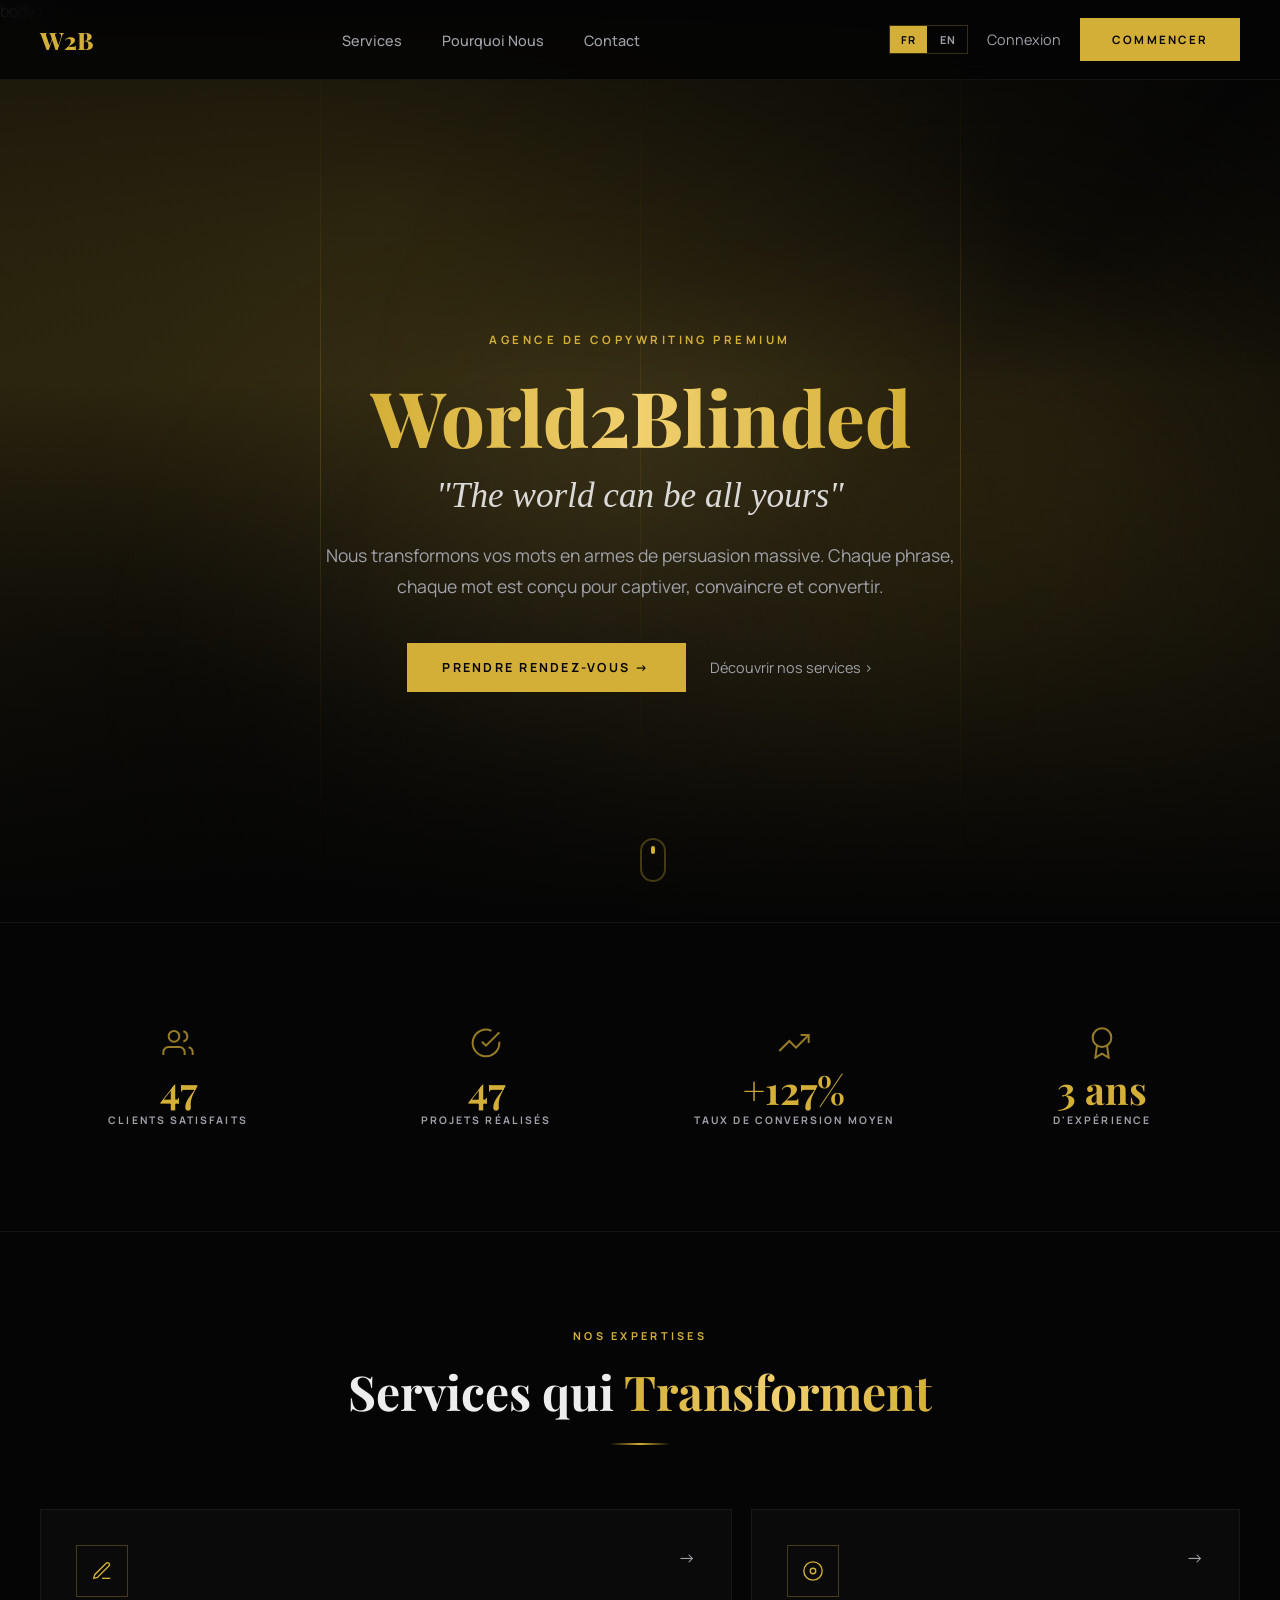
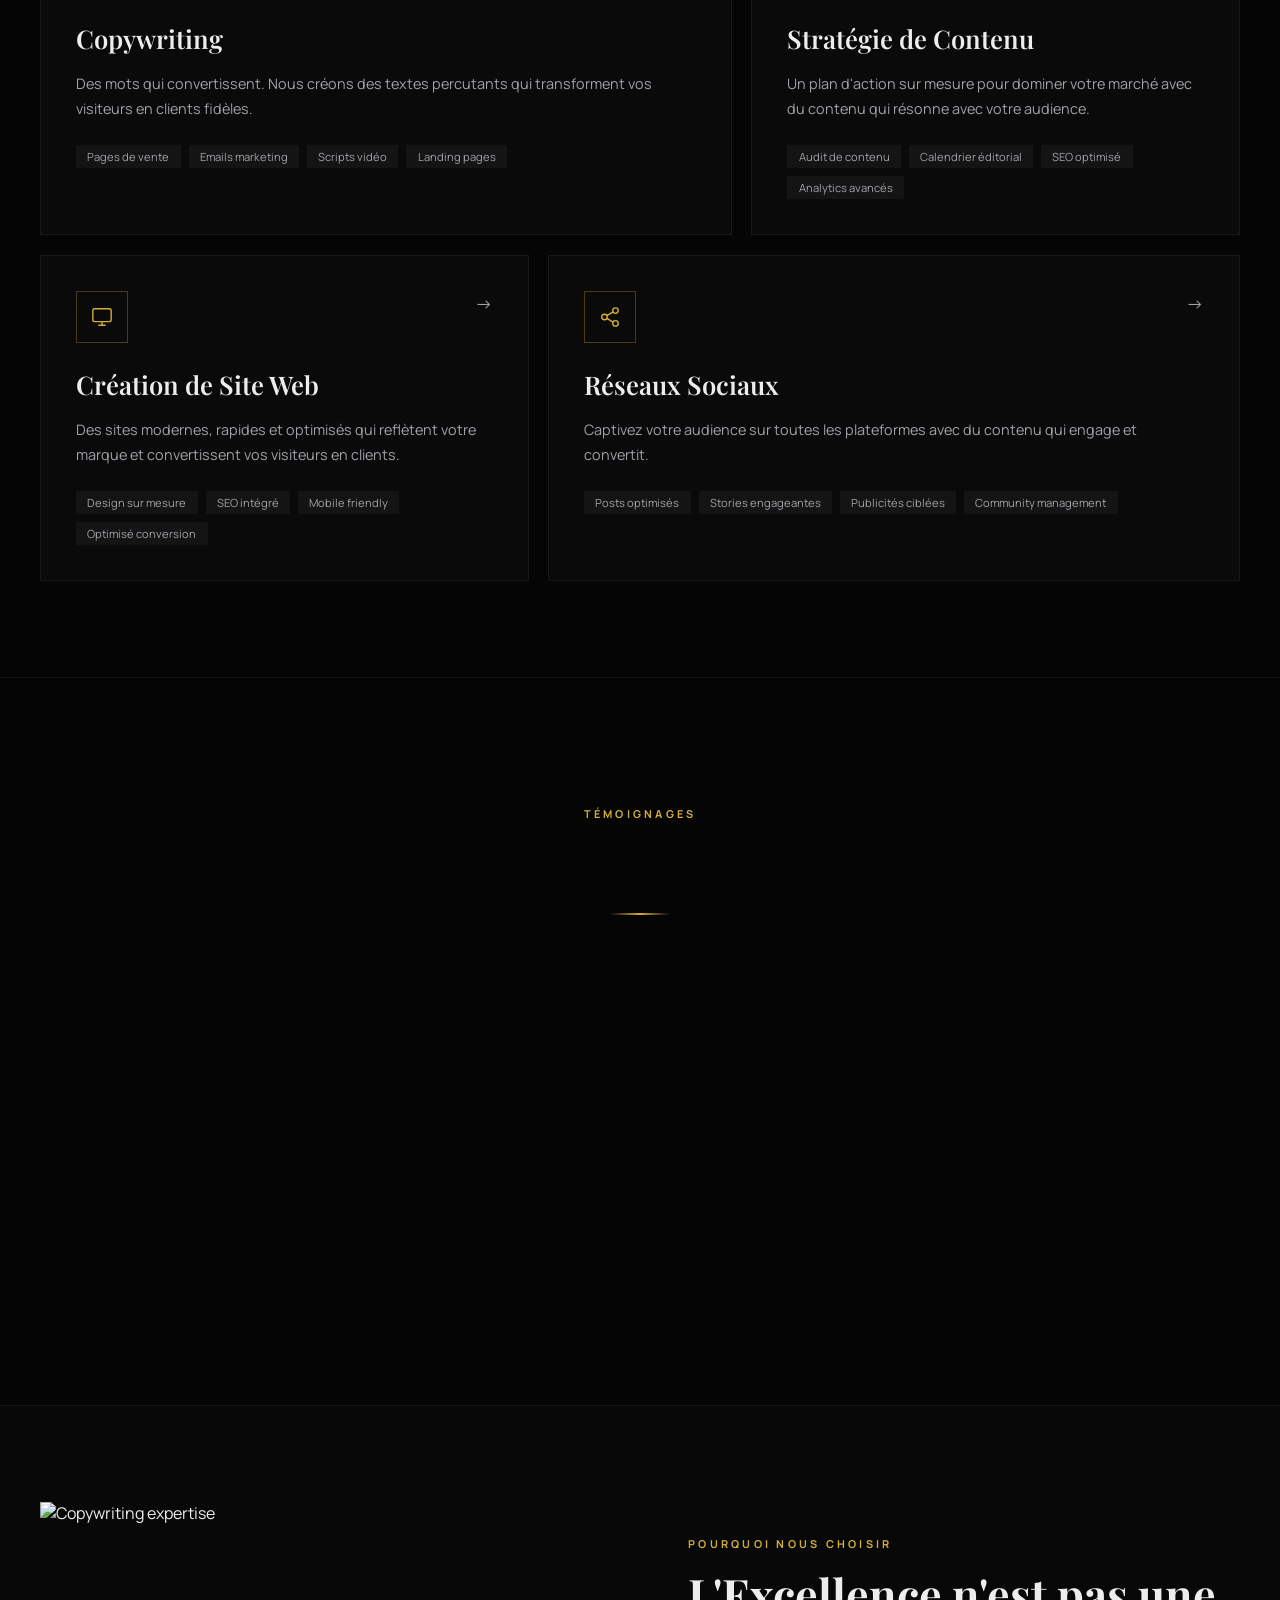
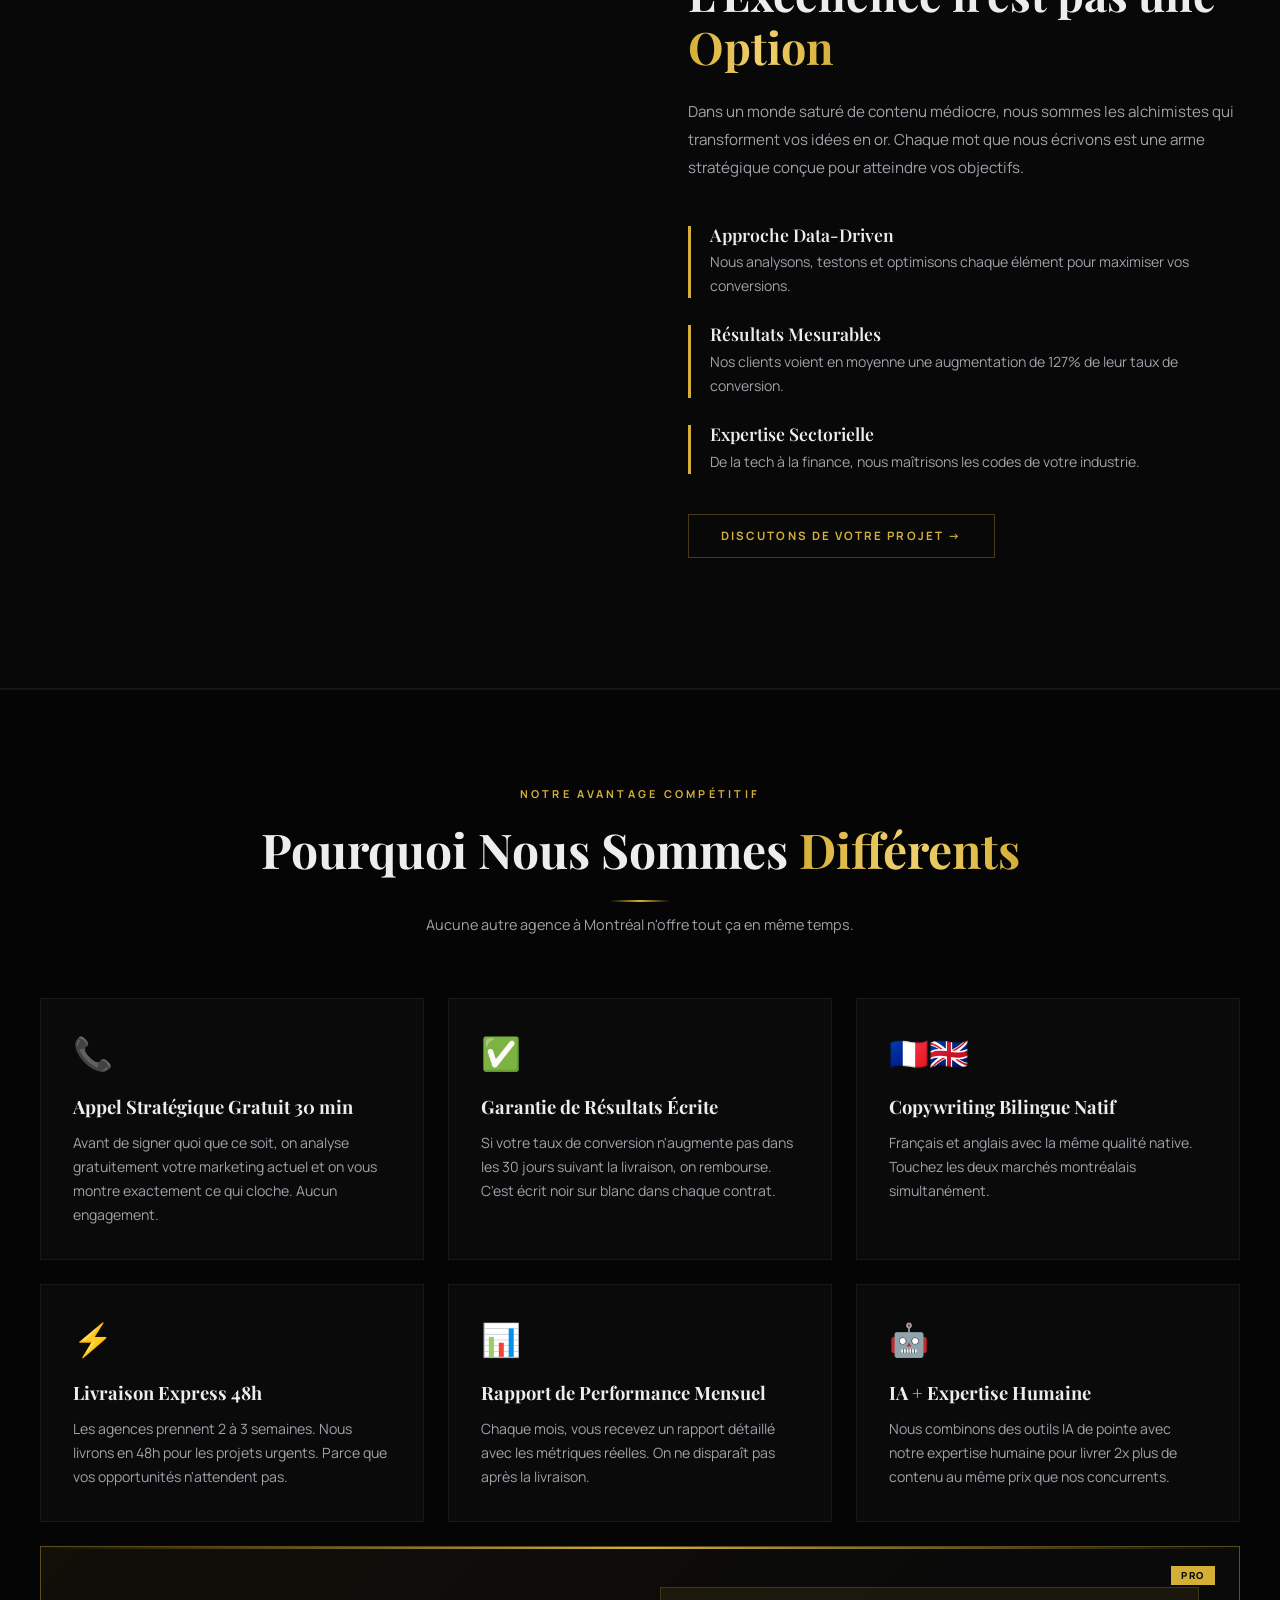
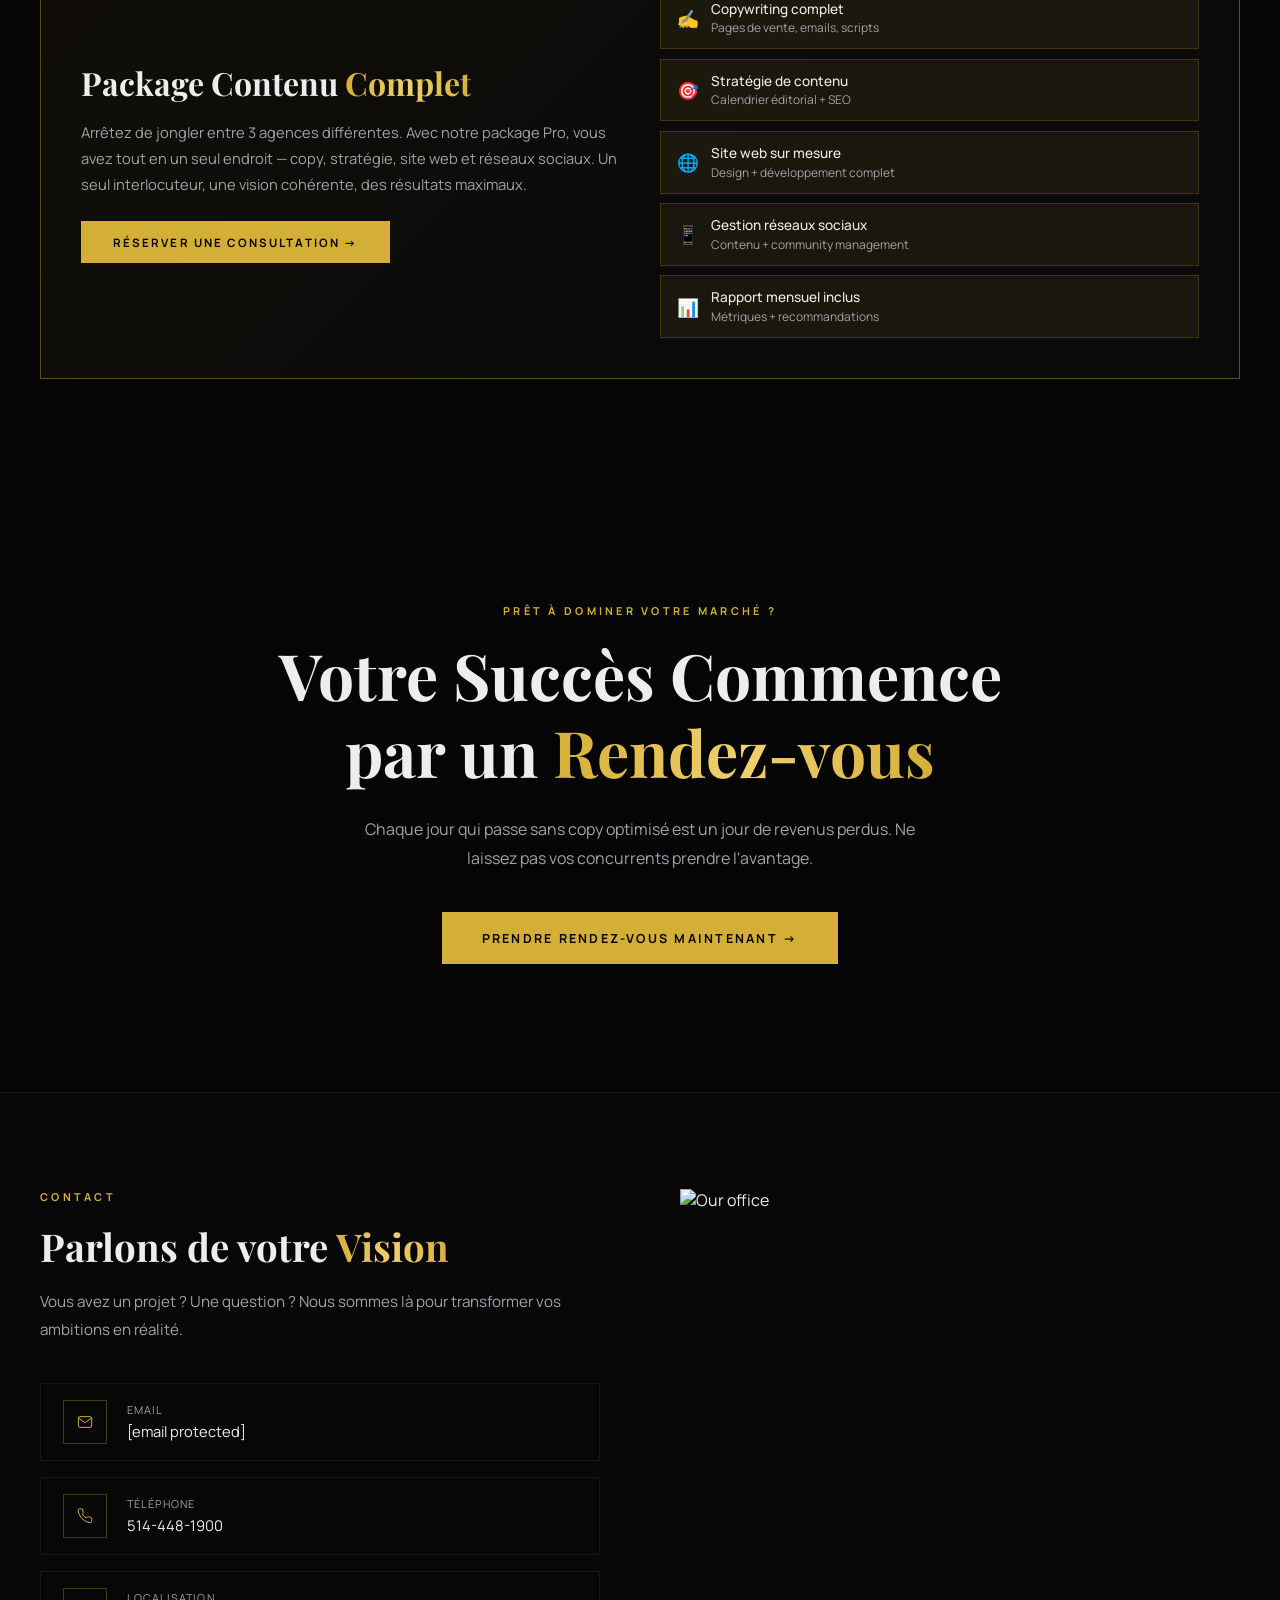
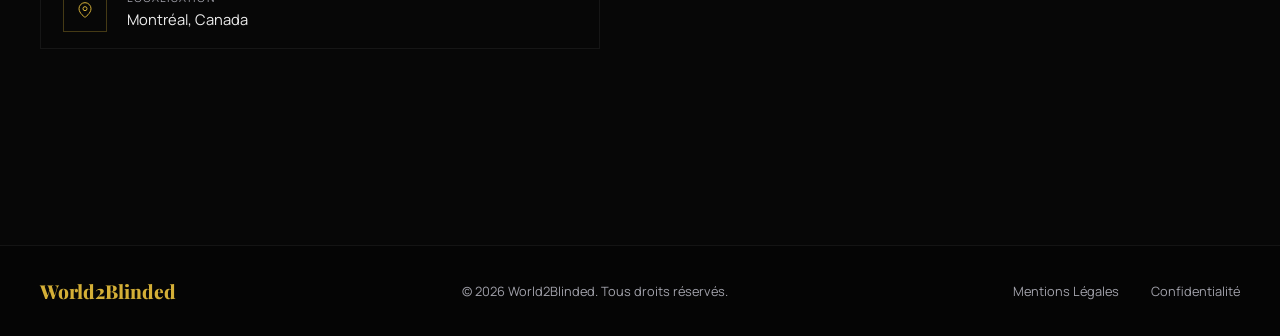
==== commit 7b4641ba: "Rename index (7).html to index.html" ====
--- a/index.html
+++ b/index.html
@@ -28,8 +28,8 @@
       <div class="lang-divider"></div>
       <button class="lang-btn" onclick="setLang('en')">EN</button>
     </div>
-    <a href="dashboard.html" class="nav-login" data-fr="Connexion" data-en="Login">Connexion</a>
-    <a href="dashboard.html" class="btn-primary" data-fr="COMMENCER" data-en="GET STARTED">COMMENCER</a>
+    <a href="#" onclick="navigate('dashboard');return false;" class="nav-login" data-fr="Connexion" data-en="Login">Connexion</a>
+    <a href="#" onclick="navigate('dashboard');return false;" class="btn-primary" data-fr="COMMENCER" data-en="GET STARTED">COMMENCER</a>
   </div>
 </nav>
 
@@ -52,7 +52,7 @@
     <p class="hero-subtitle">"The world can be all yours"</p>
     <p class="hero-desc" data-fr="Nous transformons vos mots en armes de persuasion massive. Chaque phrase, chaque mot est conçu pour captiver, convaincre et convertir." data-en="We transform your words into powerful persuasion tools. Every sentence, every word is designed to captivate, convince and convert.">Nous transformons vos mots en armes de persuasion massive. Chaque phrase, chaque mot est conçu pour captiver, convaincre et convertir.</p>
     <div class="hero-btns">
-      <a href="dashboard.html" class="btn-primary" style="padding:1rem 2.2rem;font-size:0.78rem;" data-fr="PRENDRE RENDEZ-VOUS →" data-en="TAKE AN APPOINTMENT →">PRENDRE RENDEZ-VOUS →</a>
+      <a href="#" onclick="navigate('dashboard');return false;" class="btn-primary" style="padding:1rem 2.2rem;font-size:0.78rem;" data-fr="PRENDRE RENDEZ-VOUS →" data-en="TAKE AN APPOINTMENT →">PRENDRE RENDEZ-VOUS →</a>
       <a href="#services" class="btn-ghost-link" data-fr="Découvrir nos services ›" data-en="Discover our services ›">Découvrir nos services ›</a>
     </div>
   </div>
@@ -94,7 +94,7 @@
       <div class="gold-line" style="margin:0 auto;"></div>
     </div>
     <div class="services-bento">
-      <a href="service-copywriting.html" class="svc-card wide">
+      <a href="#" onclick="navigate('copywriting');return false;" class="svc-card wide">
         <div class="svc-card-head">
           <div class="svc-icon-box"><svg width="22" height="22" fill="none" stroke="currentColor" stroke-width="1.5" viewBox="0 0 24 24"><path d="M12 20h9"/><path d="M16.5 3.5a2.121 2.121 0 0 1 3 3L7 19l-4 1 1-4L16.5 3.5z"/></svg></div>
           <span class="svc-arrow">→</span>
@@ -108,7 +108,7 @@
           <span class="svc-tag" data-fr="Landing pages" data-en="Landing pages">Landing pages</span>
         </div>
       </a>
-      <a href="service-strategie.html" class="svc-card narrow">
+      <a href="#" onclick="navigate('strategie');return false;" class="svc-card narrow">
         <div class="svc-card-head">
           <div class="svc-icon-box"><svg width="22" height="22" fill="none" stroke="currentColor" stroke-width="1.5" viewBox="0 0 24 24"><circle cx="12" cy="12" r="10"/><circle cx="12" cy="12" r="3"/></svg></div>
           <span class="svc-arrow">→</span>
@@ -122,7 +122,7 @@
           <span class="svc-tag" data-fr="Analytics avancés" data-en="Advanced analytics">Analytics avancés</span>
         </div>
       </a>
-      <a href="service-siteweb.html" class="svc-card narrow">
+      <a href="#" onclick="navigate('siteweb');return false;" class="svc-card narrow">
         <div class="svc-card-head">
           <div class="svc-icon-box"><svg width="22" height="22" fill="none" stroke="currentColor" stroke-width="1.5" viewBox="0 0 24 24"><rect x="2" y="3" width="20" height="14" rx="2"/><path d="M8 21h8M12 17v4"/></svg></div>
           <span class="svc-arrow">→</span>
@@ -136,7 +136,7 @@
           <span class="svc-tag" data-fr="Optimisé conversion" data-en="Conversion optimized">Optimisé conversion</span>
         </div>
       </a>
-      <a href="service-reseaux.html" class="svc-card wide">
+      <a href="#" onclick="navigate('reseaux');return false;" class="svc-card wide">
         <div class="svc-card-head">
           <div class="svc-icon-box"><svg width="22" height="22" fill="none" stroke="currentColor" stroke-width="1.5" viewBox="0 0 24 24"><circle cx="18" cy="5" r="3"/><circle cx="6" cy="12" r="3"/><circle cx="18" cy="19" r="3"/><line x1="8.59" y1="13.51" x2="15.42" y2="17.49"/><line x1="15.41" y1="6.51" x2="8.59" y2="10.49"/></svg></div>
           <span class="svc-arrow">→</span>
@@ -213,7 +213,7 @@
           </div>
         </div>
       </div>
-      <a href="dashboard.html" class="btn-secondary" data-fr="DISCUTONS DE VOTRE PROJET →" data-en="LET'S DISCUSS YOUR PROJECT →">DISCUTONS DE VOTRE PROJET →</a>
+      <a href="#" onclick="navigate('dashboard');return false;" class="btn-secondary" data-fr="DISCUTONS DE VOTRE PROJET →" data-en="LET'S DISCUSS YOUR PROJECT →">DISCUTONS DE VOTRE PROJET →</a>
     </div>
   </div>
 </section>
@@ -275,7 +275,7 @@
       <div class="diff-pro-left">
         <h3 data-fr="Package Contenu <span class='gold-gradient'>Complet</span>" data-en="Complete Content <span class='gold-gradient'>Package</span>">Package Contenu <span class="gold-gradient">Complet</span></h3>
         <p data-fr="Arrêtez de jongler entre 3 agences différentes. Avec notre package Pro, vous avez tout en un seul endroit — copy, stratégie, site web et réseaux sociaux. Un seul interlocuteur, une vision cohérente, des résultats maximaux." data-en="Stop juggling between 3 different agencies. With our Pro package, you have everything in one place — copy, strategy, website and social media. One contact, one coherent vision, maximum results.">Arrêtez de jongler entre 3 agences différentes. Avec notre package Pro, vous avez tout en un seul endroit — copy, stratégie, site web et réseaux sociaux. Un seul interlocuteur, une vision cohérente, des résultats maximaux.</p>
-        <a href="dashboard.html" class="btn-primary" style="font-size:0.72rem;" data-fr="RÉSERVER UNE CONSULTATION →" data-en="BOOK A CONSULTATION →">RÉSERVER UNE CONSULTATION →</a>
+        <a href="#" onclick="navigate('dashboard');return false;" class="btn-primary" style="font-size:0.72rem;" data-fr="RÉSERVER UNE CONSULTATION →" data-en="BOOK A CONSULTATION →">RÉSERVER UNE CONSULTATION →</a>
       </div>
       <div class="diff-pro-right">
         <div class="diff-pro-tag"><span class="diff-pro-tag-icon">✍️</span><div><span data-fr="Copywriting complet" data-en="Full Copywriting">Copywriting complet</span><small data-fr="Pages de vente, emails, scripts" data-en="Sales pages, emails, scripts">Pages de vente, emails, scripts</small></div></div>
@@ -297,7 +297,7 @@
     <span class="section-tag" data-fr="Prêt à dominer votre marché ?" data-en="Ready to dominate your market?">Prêt à dominer votre marché ?</span>
     <h2 data-fr="Votre Succès Commence par un <span class='gold-gradient'>Rendez-vous</span>" data-en="Your Success Starts with an <span class='gold-gradient'>Appointment</span>">Votre Succès Commence par un <span class="gold-gradient">Rendez-vous</span></h2>
     <p data-fr="Chaque jour qui passe sans copy optimisé est un jour de revenus perdus. Ne laissez pas vos concurrents prendre l'avantage." data-en="Every day without optimized copy is a day of lost revenue. Don't let your competitors get ahead.">Chaque jour qui passe sans copy optimisé est un jour de revenus perdus. Ne laissez pas vos concurrents prendre l'avantage.</p>
-    <a href="dashboard.html" class="btn-primary" style="padding:1.1rem 2.5rem;font-size:0.78rem;" data-fr="PRENDRE RENDEZ-VOUS MAINTENANT →" data-en="BOOK AN APPOINTMENT NOW →">PRENDRE RENDEZ-VOUS MAINTENANT →</a>
+    <a href="#" onclick="navigate('dashboard');return false;" class="btn-primary" style="padding:1.1rem 2.5rem;font-size:0.78rem;" data-fr="PRENDRE RENDEZ-VOUS MAINTENANT →" data-en="BOOK AN APPOINTMENT NOW →">PRENDRE RENDEZ-VOUS MAINTENANT →</a>
   </div>
 </section>
 
@@ -346,7 +346,7 @@
 <!-- ═══ AUTH PAGE ═══ -->
 <div id="authPage">
   <div class="auth-left">
-    <a href="index.html" class="auth-back">← Retour au site</a>
+    <a href="#" onclick="navigate('index');return false;" class="auth-back">← Retour au site</a>
     <div class="auth-logo">World2<span>Blinded</span></div>
     <p class="auth-desc" id="authDesc">Connectez-vous à votre espace client</p>
     <div class="auth-error" id="authError"></div>
@@ -563,9 +563,9 @@
 
 
 <nav>
-  <a href="index.html" class="nav-logo">W2B</a>
-  <a href="index.html#services" class="nav-back">← Retour aux services</a>
-  <a href="dashboard.html" class="btn-rdv">PRENDRE RDV →</a>
+  <a href="#" onclick="navigate('index');return false;" class="nav-logo">W2B</a>
+  <a href="#" onclick="navigate('index','#services');return false;" class="nav-back">← Retour aux services</a>
+  <a href="#" onclick="navigate('dashboard');return false;" class="btn-rdv">PRENDRE RDV →</a>
 </nav>
 
 <section class="page-hero">
@@ -578,7 +578,7 @@
     <h1 class="hero-title"><span class="gold-gradient">Copywriting</span></h1>
     <p class="hero-desc">Nous créons des textes qui parlent directement à vos clients, déclenchent l'émotion et transforment chaque lecteur en acheteur. Du copywriting pensé pour vendre.</p>
     <div class="hero-actions">
-      <a href="dashboard.html" class="btn-rdv" style="padding:0.9rem 2rem;font-size:0.75rem;">PRENDRE RENDEZ-VOUS →</a>
+      <a href="#" onclick="navigate('dashboard');return false;" class="btn-rdv" style="padding:0.9rem 2rem;font-size:0.75rem;">PRENDRE RENDEZ-VOUS →</a>
     </div>
     
   </div>
@@ -620,13 +620,13 @@
   <div class="cta-bottom">
     <h2>Prêt à commencer votre projet <span class="gold-gradient">Copywriting</span> ?</h2>
     <p>Discutons de votre projet et voyons comment nos textes peuvent transformer vos visiteurs en clients.</p>
-    <a href="dashboard.html" class="btn-rdv" style="padding:0.9rem 2rem;font-size:0.75rem;">RÉSERVER UNE CONSULTATION →</a>
+    <a href="#" onclick="navigate('dashboard');return false;" class="btn-rdv" style="padding:0.9rem 2rem;font-size:0.75rem;">RÉSERVER UNE CONSULTATION →</a>
   </div>
 
 </div>
 
 <footer>
-  <a href="index.html" class="footer-logo">World2Blinded</a>
+  <a href="#" onclick="navigate('index');return false;" class="footer-logo">World2Blinded</a>
   <p>© 2026 World2Blinded. Tous droits réservés.</p>
 </footer>
 
@@ -639,9 +639,9 @@
 
 
 <nav>
-  <a href="index.html" class="nav-logo">W2B</a>
-  <a href="index.html#services" class="nav-back">← Retour aux services</a>
-  <a href="dashboard.html" class="btn-rdv">PRENDRE RDV →</a>
+  <a href="#" onclick="navigate('index');return false;" class="nav-logo">W2B</a>
+  <a href="#" onclick="navigate('index','#services');return false;" class="nav-back">← Retour aux services</a>
+  <a href="#" onclick="navigate('dashboard');return false;" class="btn-rdv">PRENDRE RDV →</a>
 </nav>
 
 <section class="page-hero">
@@ -654,7 +654,7 @@
     <h1 class="hero-title"><span class="gold-gradient">Stratégie de Contenu</span></h1>
     <p class="hero-desc">Publiez moins, impactez plus. Nous construisons votre stratégie de contenu de A à Z pour attirer, engager et convertir votre audience cible.</p>
     <div class="hero-actions">
-      <a href="dashboard.html" class="btn-rdv" style="padding:0.9rem 2rem;font-size:0.75rem;">PRENDRE RENDEZ-VOUS →</a>
+      <a href="#" onclick="navigate('dashboard');return false;" class="btn-rdv" style="padding:0.9rem 2rem;font-size:0.75rem;">PRENDRE RENDEZ-VOUS →</a>
     </div>
     
   </div>
@@ -696,13 +696,13 @@
   <div class="cta-bottom">
     <h2>Prêt à commencer votre projet <span class="gold-gradient">Stratégie de Contenu</span> ?</h2>
     <p>Commençons par un audit gratuit de votre présence en ligne pour identifier les meilleures opportunités pour votre business.</p>
-    <a href="dashboard.html" class="btn-rdv" style="padding:0.9rem 2rem;font-size:0.75rem;">RÉSERVER UNE CONSULTATION →</a>
+    <a href="#" onclick="navigate('dashboard');return false;" class="btn-rdv" style="padding:0.9rem 2rem;font-size:0.75rem;">RÉSERVER UNE CONSULTATION →</a>
   </div>
 
 </div>
 
 <footer>
-  <a href="index.html" class="footer-logo">World2Blinded</a>
+  <a href="#" onclick="navigate('index');return false;" class="footer-logo">World2Blinded</a>
   <p>© 2026 World2Blinded. Tous droits réservés.</p>
 </footer>
 
@@ -715,9 +715,9 @@
 
 
 <nav>
-  <a href="index.html" class="nav-logo">W2B</a>
-  <a href="index.html#services" class="nav-back">← Retour aux services</a>
-  <a href="dashboard.html" class="btn-rdv">PRENDRE RDV →</a>
+  <a href="#" onclick="navigate('index');return false;" class="nav-logo">W2B</a>
+  <a href="#" onclick="navigate('index','#services');return false;" class="nav-back">← Retour aux services</a>
+  <a href="#" onclick="navigate('dashboard');return false;" class="btn-rdv">PRENDRE RDV →</a>
 </nav>
 
 <section class="page-hero">
@@ -730,7 +730,7 @@
     <h1 class="hero-title"><span class="gold-gradient">Création de Site Web</span></h1>
     <p class="hero-desc">Un site web professionnel, rapide et optimisé qui incarne votre marque et transforme chaque visiteur en client potentiel. Conçu pour convertir.</p>
     <div class="hero-actions">
-      <a href="dashboard.html" class="btn-rdv" style="padding:0.9rem 2rem;font-size:0.75rem;">PRENDRE RENDEZ-VOUS →</a>
+      <a href="#" onclick="navigate('dashboard');return false;" class="btn-rdv" style="padding:0.9rem 2rem;font-size:0.75rem;">PRENDRE RENDEZ-VOUS →</a>
     </div>
     
   </div>
@@ -772,13 +772,13 @@
   <div class="cta-bottom">
     <h2>Prêt à commencer votre projet <span class="gold-gradient">Création de Site Web</span> ?</h2>
     <p>Votre site web est votre vitrine en ligne. Faisons-en un outil de vente puissant qui travaille pour vous 24h/24.</p>
-    <a href="dashboard.html" class="btn-rdv" style="padding:0.9rem 2rem;font-size:0.75rem;">RÉSERVER UNE CONSULTATION →</a>
+    <a href="#" onclick="navigate('dashboard');return false;" class="btn-rdv" style="padding:0.9rem 2rem;font-size:0.75rem;">RÉSERVER UNE CONSULTATION →</a>
   </div>
 
 </div>
 
 <footer>
-  <a href="index.html" class="footer-logo">World2Blinded</a>
+  <a href="#" onclick="navigate('index');return false;" class="footer-logo">World2Blinded</a>
   <p>© 2026 World2Blinded. Tous droits réservés.</p>
 </footer>
 
@@ -791,9 +791,9 @@
 
 
 <nav>
-  <a href="index.html" class="nav-logo">W2B</a>
-  <a href="index.html#services" class="nav-back">← Retour aux services</a>
-  <a href="dashboard.html" class="btn-rdv">PRENDRE RDV →</a>
+  <a href="#" onclick="navigate('index');return false;" class="nav-logo">W2B</a>
+  <a href="#" onclick="navigate('index','#services');return false;" class="nav-back">← Retour aux services</a>
+  <a href="#" onclick="navigate('dashboard');return false;" class="btn-rdv">PRENDRE RDV →</a>
 </nav>
 
 <section class="page-hero">
@@ -806,7 +806,7 @@
     <h1 class="hero-title"><span class="gold-gradient">Réseaux Sociaux</span></h1>
     <p class="hero-desc">Transformez vos réseaux sociaux en machine à générer des clients. Contenu stratégique, communauté engagée et publicités ciblées qui convertissent.</p>
     <div class="hero-actions">
-      <a href="dashboard.html" class="btn-rdv" style="padding:0.9rem 2rem;font-size:0.75rem;">PRENDRE RENDEZ-VOUS →</a>
+      <a href="#" onclick="navigate('dashboard');return false;" class="btn-rdv" style="padding:0.9rem 2rem;font-size:0.75rem;">PRENDRE RENDEZ-VOUS →</a>
     </div>
     
   </div>
@@ -848,13 +848,13 @@
   <div class="cta-bottom">
     <h2>Prêt à commencer votre projet <span class="gold-gradient">Réseaux Sociaux</span> ?</h2>
     <p>Vos réseaux sociaux ont le potentiel de devenir votre principal canal d'acquisition. Laissez-nous vous montrer comment.</p>
-    <a href="dashboard.html" class="btn-rdv" style="padding:0.9rem 2rem;font-size:0.75rem;">RÉSERVER UNE CONSULTATION →</a>
+    <a href="#" onclick="navigate('dashboard');return false;" class="btn-rdv" style="padding:0.9rem 2rem;font-size:0.75rem;">RÉSERVER UNE CONSULTATION →</a>
   </div>
 
 </div>
 
 <footer>
-  <a href="index.html" class="footer-logo">World2Blinded</a>
+  <a href="#" onclick="navigate('index');return false;" class="footer-logo">World2Blinded</a>
   <p>© 2026 World2Blinded. Tous droits réservés.</p>
 </footer>
 
@@ -867,4 +867,4 @@
   <script src="https://cdn.jsdelivr.net/npm/@supabase/supabase-js@2"></script>
   <script src="js/script.js"></script>
 </body>
-</html>+</html>
--- a/css/style.css
+++ b/css/style.css
@@ -0,0 +1,571 @@
+
+/* ==================== INDEX STYLES ==================== */
+
+    *, *::before, *::after { box-sizing: border-box; margin: 0; padding: 0; }
+    :root {
+      --bg: #050505; --card: #0A0A0A; --gold: #D4AF37;
+      --gold-light: #F1D06E; --gold-dark: #B8960C;
+      --fg: #EDEDED; --muted: hsl(240 5% 65%);
+      --border: rgba(255,255,255,0.05); --border-gold: rgba(212,175,55,0.2);
+    }
+    html { scroll-behavior: smooth; }
+    body { background: var(--bg); color: var(--fg); font-family: 'Manrope', sans-serif; overflow-x: hidden; -webkit-font-smoothing: antialiased; }
+    h1,h2,h3,h4,h5,h6 { font-family: 'Playfair Display', serif; }
+    ::selection { background: rgba(212,175,55,0.3); color: var(--fg); }
+    ::-webkit-scrollbar { width: 8px; } ::-webkit-scrollbar-track { background: var(--bg); }
+    ::-webkit-scrollbar-thumb { background: #27272A; } ::-webkit-scrollbar-thumb:hover { background: var(--gold); }
+
+    .gold-gradient { background: linear-gradient(to right, #D4AF37, #F1D06E, #D4AF37); -webkit-background-clip: text; -webkit-text-fill-color: transparent; background-clip: text; }
+    .gold-line { width: 60px; height: 2px; background: linear-gradient(90deg, transparent, var(--gold), transparent); }
+
+    /* ── LANG SWITCHER ── */
+    .lang-switcher {
+      display: flex; align-items: center; gap: 0;
+      border: 1px solid rgba(212,175,55,0.25); overflow: hidden;
+    }
+    .lang-btn {
+      background: transparent; border: none; color: var(--muted);
+      font-family: 'Manrope', sans-serif; font-size: 0.68rem; font-weight: 700;
+      letter-spacing: 0.1em; padding: 0.35rem 0.7rem; cursor: pointer;
+      transition: background 0.2s, color 0.2s;
+    }
+    .lang-btn.active { background: var(--gold); color: #050505; }
+    .lang-btn:not(.active):hover { color: var(--gold); }
+    .lang-divider { width: 1px; height: 100%; background: rgba(212,175,55,0.25); }
+
+    /* ── NAV ── */
+    nav {
+      position: fixed; top: 0; left: 0; right: 0; z-index: 200;
+      display: flex; align-items: center; justify-content: space-between;
+      padding: 0 2rem; height: 80px;
+      backdrop-filter: blur(16px); background: rgba(5,5,5,0.85);
+      border-bottom: 1px solid var(--border);
+    }
+    .nav-logo { font-family: 'Playfair Display', serif; font-size: 1.5rem; font-weight: 800; color: var(--gold); text-decoration: none; }
+    .nav-links { display: flex; gap: 2.5rem; list-style: none; }
+    .nav-links a { color: var(--muted); text-decoration: none; font-size: 0.9rem; font-weight: 500; transition: color 0.2s; }
+    .nav-links a:hover { color: var(--gold); }
+    .nav-right { display: flex; align-items: center; gap: 1.2rem; }
+    .nav-login { color: var(--muted); text-decoration: none; font-size: 0.9rem; transition: color 0.2s; }
+    .nav-login:hover { color: var(--gold); }
+    .btn-primary {
+      background: var(--gold); color: #050505; border: none;
+      padding: 0.7rem 1.6rem; font-family: 'Manrope', sans-serif;
+      font-size: 0.72rem; font-weight: 700; letter-spacing: 0.18em;
+      text-transform: uppercase; cursor: pointer; text-decoration: none;
+      display: inline-flex; align-items: center; gap: 0.5rem;
+      transition: background 0.2s, transform 0.15s, box-shadow 0.2s;
+    }
+    .btn-primary:hover { background: var(--gold-light); transform: translateY(-1px); box-shadow: 0 8px 20px rgba(212,175,55,0.25); }
+    .btn-secondary {
+      background: transparent; color: var(--gold); border: 1px solid rgba(212,175,55,0.3);
+      padding: 0.7rem 1.6rem; font-family: 'Manrope', sans-serif;
+      font-size: 0.72rem; font-weight: 700; letter-spacing: 0.18em;
+      text-transform: uppercase; cursor: pointer; text-decoration: none;
+      display: inline-flex; align-items: center; gap: 0.5rem;
+      transition: background 0.2s, border-color 0.2s;
+    }
+    .btn-secondary:hover { background: rgba(212,175,55,0.08); border-color: rgba(212,175,55,0.6); }
+
+    /* ── HERO ── */
+    #hero { min-height: 100vh; position: relative; display: flex; align-items: center; justify-content: center; text-align: center; overflow: hidden; padding-top: 80px; }
+    .hero-bg { position: absolute; inset: 0; background: radial-gradient(ellipse at 30% 20%, rgba(212,175,55,0.15) 0%, transparent 50%), radial-gradient(ellipse at 70% 80%, rgba(212,175,55,0.10) 0%, transparent 50%), radial-gradient(ellipse at 50% 50%, rgba(241,208,110,0.08) 0%, transparent 60%), #050505; }
+    .hero-pulse1 { position: absolute; inset: 0; background: linear-gradient(135deg, rgba(212,175,55,0.2) 0%, transparent 60%, rgba(212,175,55,0.1) 100%); animation: heroPulse 6s ease-in-out infinite; }
+    .hero-pulse2 { position: absolute; top: 25%; right: 0; width: 600px; height: 600px; background: rgba(212,175,55,0.15); border-radius: 50%; filter: blur(150px); animation: heroPulse 8s ease-in-out infinite; }
+    .hero-pulse3 { position: absolute; bottom: 0; left: 25%; width: 500px; height: 500px; background: rgba(241,208,110,0.10); border-radius: 50%; filter: blur(120px); animation: heroPulse 7s ease-in-out 2s infinite; }
+    @keyframes heroPulse { 0%, 100% { opacity: 0.6; transform: scale(1); } 50% { opacity: 1; transform: scale(1.05); } }
+    .hero-lines { position: absolute; inset: 0; opacity: 0.3; }
+    .hero-line { position: absolute; top: 0; width: 1px; height: 100%; background: linear-gradient(to bottom, transparent, rgba(212,175,55,0.8), transparent); animation: floatLine 8s ease-in-out infinite; }
+    .hero-line:nth-child(1) { left: 25%; }
+    .hero-line:nth-child(2) { left: 50%; opacity: 0.5; animation-delay: 2s; }
+    .hero-line:nth-child(3) { left: 75%; animation-delay: 4s; }
+    @keyframes floatLine { 0%, 100% { transform: translateY(0); opacity: 0.2; } 50% { transform: translateY(-30px); opacity: 0.5; } }
+    .hero-overlay { position: absolute; inset: 0; background: linear-gradient(to bottom, rgba(5,5,5,0.6) 0%, transparent 40%, rgba(5,5,5,1) 100%); }
+    .hero-content { position: relative; z-index: 1; max-width: 860px; padding: 0 2rem; }
+    .hero-label { font-size: 0.72rem; font-weight: 700; letter-spacing: 0.3em; text-transform: uppercase; color: var(--gold); margin-bottom: 1.8rem; animation: fadeUp 0.8s ease 0.1s both; }
+    .hero-title { font-family: 'Playfair Display', serif; font-size: clamp(3.5rem, 8vw, 7rem); font-weight: 800; line-height: 1.05; margin-bottom: 0.8rem; animation: fadeUp 0.8s ease 0.25s both; }
+    .hero-subtitle { font-family: 'Playfair Display', serif; font-size: clamp(1.4rem, 3vw, 2.2rem); font-style: italic; font-weight: 400; color: rgba(237,237,237,0.9); margin-bottom: 1.5rem; animation: fadeUp 0.8s ease 0.4s both; }
+    .hero-desc { font-size: clamp(0.95rem, 1.5vw, 1.1rem); color: var(--muted); line-height: 1.8; max-width: 580px; margin: 0 auto 2.5rem; animation: fadeUp 0.8s ease 0.5s both; }
+    .hero-btns { display: flex; align-items: center; justify-content: center; gap: 1.5rem; flex-wrap: wrap; animation: fadeUp 0.8s ease 0.65s both; }
+    .btn-ghost-link { color: var(--muted); text-decoration: none; font-size: 0.9rem; display: flex; align-items: center; gap: 0.4rem; transition: color 0.2s; }
+    .btn-ghost-link:hover { color: var(--gold); }
+    .hero-scroll { position: absolute; bottom: 2.5rem; left: 50%; transform: translateX(-50%); z-index: 1; animation: fadeUp 1s ease 1s both; }
+    .scroll-mouse { width: 26px; height: 44px; border: 2px solid rgba(212,175,55,0.3); border-radius: 13px; margin: 0 auto; display: flex; justify-content: center; padding-top: 6px; }
+    .scroll-dot { width: 4px; height: 8px; background: var(--gold); border-radius: 2px; animation: scrollDot 1.6s ease infinite; }
+    @keyframes scrollDot { 0% { opacity:1; transform:translateY(0); } 100% { opacity:0; transform:translateY(14px); } }
+    @keyframes fadeUp { from { opacity:0; transform:translateY(25px); } to { opacity:1; transform:translateY(0); } }
+
+    /* ── STATS ── */
+    #stats { padding: 5rem 2rem; border-top: 1px solid var(--border); border-bottom: 1px solid var(--border); }
+    .stats-inner { max-width: 1200px; margin: 0 auto; display: grid; grid-template-columns: repeat(4,1fr); gap: 2rem; text-align: center; }
+    .stat-block { padding: 1.5rem; transition: transform 0.3s; }
+    .stat-block:hover { transform: translateY(-4px); }
+    .stat-icon { color: var(--gold); margin-bottom: 1rem; display: flex; justify-content: center; }
+    .stat-num { font-family: 'Playfair Display', serif; font-size: clamp(2.5rem,4vw,3.5rem); font-weight: 700; color: var(--gold); line-height: 1; margin-bottom: 0.5rem; }
+    .stat-label { font-size: 0.65rem; font-weight: 700; letter-spacing: 0.2em; text-transform: uppercase; color: var(--muted); }
+
+    /* ── SERVICES ── */
+    #services { padding: 6rem 2rem; }
+    .section-inner { max-width: 1200px; margin: 0 auto; }
+    .section-header { text-align: center; margin-bottom: 4rem; }
+    .section-tag { font-size: 0.68rem; font-weight: 700; letter-spacing: 0.3em; text-transform: uppercase; color: var(--gold); display: block; margin-bottom: 1rem; }
+    .section-title { font-family: 'Playfair Display', serif; font-size: clamp(2rem,4vw,3rem); font-weight: 700; margin-bottom: 1.2rem; }
+    .services-bento { display: grid; grid-template-columns: repeat(12, 1fr); gap: 1.2rem; }
+    .svc-card { background: var(--card); border: 1px solid var(--border); padding: 2.2rem; position: relative; overflow: hidden; transition: border-color 0.5s, box-shadow 0.5s, transform 0.4s; cursor: pointer; text-decoration: none; color: var(--fg); display: block; }
+    .svc-card:hover { border-color: rgba(212,175,55,0.5); box-shadow: 0 0 30px rgba(212,175,55,0.08); transform: translateY(-4px); }
+    .svc-card::before { content: ''; position: absolute; top: 0; left: 0; right: 0; height: 1px; background: linear-gradient(to right, transparent, var(--gold), transparent); opacity: 0; transition: opacity 0.5s; }
+    .svc-card:hover::before { opacity: 1; }
+    .svc-card.wide { grid-column: span 7; }
+    .svc-card.narrow { grid-column: span 5; }
+    .svc-card-head { display: flex; align-items: flex-start; justify-content: space-between; margin-bottom: 1.5rem; }
+    .svc-icon-box { width: 52px; height: 52px; border: 1px solid rgba(212,175,55,0.3); display: flex; align-items: center; justify-content: center; color: var(--gold); transition: background 0.3s; }
+    .svc-card:hover .svc-icon-box { background: rgba(212,175,55,0.08); }
+    .svc-arrow { color: var(--muted); transition: color 0.3s, transform 0.3s; font-size: 1.1rem; }
+    .svc-card:hover .svc-arrow { color: var(--gold); transform: translate(3px,-3px); }
+    .svc-card h3 { font-family: 'Playfair Display', serif; font-size: clamp(1.3rem,2vw,1.8rem); font-weight: 600; margin-bottom: 1rem; transition: color 0.3s; }
+    .svc-card:hover h3 { color: var(--gold); }
+    .svc-card p { color: var(--muted); font-size: 0.9rem; line-height: 1.75; margin-bottom: 1.5rem; }
+    .svc-tags { display: flex; flex-wrap: wrap; gap: 0.5rem; }
+    .svc-tag { font-size: 0.7rem; padding: 0.25rem 0.7rem; background: rgba(255,255,255,0.04); color: var(--muted); border: none; }
+
+    /* ── WHY ── */
+    #why { padding: 6rem 2rem; background: rgba(10,10,10,0.6); border-top: 1px solid var(--border); border-bottom: 1px solid var(--border); }
+    .why-grid { max-width: 1200px; margin: 0 auto; display: grid; grid-template-columns: 1fr 1fr; gap: 6rem; align-items: center; }
+    .why-img-wrap img { width: 100%; aspect-ratio: 4/5; object-fit: cover; display: block; }
+    .why-text .section-tag { text-align: left; }
+    .why-text h2 { font-family: 'Playfair Display', serif; font-size: clamp(2rem,3.5vw,2.8rem); font-weight: 700; line-height: 1.2; margin-bottom: 1.5rem; }
+    .why-text > p { color: var(--muted); font-size: 0.95rem; line-height: 1.85; margin-bottom: 2.5rem; }
+    .why-points { display: flex; flex-direction: column; gap: 1.5rem; margin-bottom: 2.5rem; }
+    .why-point { display: flex; gap: 1.2rem; }
+    .why-point-bar { width: 3px; flex-shrink: 0; background: var(--gold); margin-top: 3px; }
+    .why-point h4 { font-family: 'Playfair Display', serif; font-size: 1.1rem; font-weight: 600; margin-bottom: 0.3rem; }
+    .why-point p { color: var(--muted); font-size: 0.88rem; line-height: 1.7; }
+
+    /* ── CTA ── */
+    #cta { padding: 8rem 2rem; text-align: center; position: relative; overflow: hidden; }
+    .cta-bg { position: absolute; inset: 0; background-image: url('https://images.unsplash.com/photo-1521737604893-d14cc237f11d?w=1920&q=80&auto=format&fit=crop'); background-size: cover; background-position: center; opacity: 0.12; }
+    .cta-overlay { position: absolute; inset: 0; background: linear-gradient(to right, var(--bg), rgba(5,5,5,0.9), var(--bg)); }
+    .cta-inner { position: relative; z-index: 1; max-width: 800px; margin: 0 auto; }
+    .cta-inner .section-tag { display: block; text-align: center; margin-bottom: 1.2rem; }
+    .cta-inner h2 { font-family: 'Playfair Display', serif; font-size: clamp(2.2rem,5vw,4rem); font-weight: 700; line-height: 1.2; margin-bottom: 1.5rem; }
+    .cta-inner p { color: var(--muted); font-size: 1rem; line-height: 1.8; max-width: 560px; margin: 0 auto 2.5rem; }
+
+    /* ── TESTIMONIALS ── */
+    #testimonials { padding: 8rem 2rem; background: #050505; text-align: center; border-top: 1px solid var(--border); }
+    .testimonial-grid { display: grid; grid-template-columns: repeat(auto-fit, minmax(300px, 1fr)); gap: 2rem; max-width: 1200px; margin: 4rem auto 0; }
+    .testimonial-card { background: var(--card); border: 1px solid rgba(212,175,55,0.1); padding: 2.5rem; transition: border-color 0.4s, transform 0.4s; position: relative; text-align: left; }
+    .testimonial-card:hover { border-color: var(--gold); transform: translateY(-5px); }
+    .quote-icon { color: var(--gold); font-size: 3rem; line-height: 1; margin-bottom: 1rem; opacity: 0.4; font-family: 'Playfair Display', serif; }
+    .testimonial-card p { color: var(--muted); font-size: 0.95rem; line-height: 1.8; }
+    .testimonial-author { margin-top: 1.5rem; color: var(--gold); font-size: 0.85rem; font-weight: 600; letter-spacing: 0.05em; }
+
+    /* ── FADE IN ── */
+    .fade-in { opacity: 0; transform: translateY(20px); transition: opacity 0.8s ease-out, transform 0.8s ease-out; }
+    .fade-in.visible { opacity: 1; transform: translateY(0); }
+
+    /* ── CONTACT ── */
+    #contact { padding: 6rem 2rem; background: rgba(10,10,10,0.4); border-top: 1px solid var(--border); }
+    .contact-grid { max-width: 1200px; margin: 0 auto; display: grid; grid-template-columns: 1fr 1fr; gap: 5rem; }
+    .contact-left .section-tag { text-align: left; margin-bottom: 1rem; }
+    .contact-left h2 { font-family: 'Playfair Display', serif; font-size: clamp(1.8rem,3vw,2.6rem); font-weight: 700; margin-bottom: 1rem; }
+    .contact-left > p { color: var(--muted); font-size: 0.95rem; line-height: 1.8; margin-bottom: 2.5rem; }
+    .contact-items { display: flex; flex-direction: column; gap: 1rem; }
+    .contact-item { display: flex; align-items: center; gap: 1.2rem; border: 1px solid var(--border); padding: 1rem 1.4rem; transition: border-color 0.3s; }
+    .contact-item:hover { border-color: rgba(212,175,55,0.2); }
+    .contact-icon { width: 44px; height: 44px; border: 1px solid rgba(212,175,55,0.3); display: flex; align-items: center; justify-content: center; color: var(--gold); flex-shrink: 0; }
+    .contact-text small { display: block; font-size: 0.68rem; color: var(--muted); text-transform: uppercase; letter-spacing: 0.1em; margin-bottom: 0.2rem; }
+    .contact-text span { font-size: 0.92rem; }
+    .contact-right img { width: 100%; aspect-ratio: 1; object-fit: cover; display: block; }
+
+    /* ── DIFFERENTIATORS ── */
+    #different { padding: 6rem 2rem; border-top: 1px solid var(--border); }
+    .diff-header { text-align: center; margin-bottom: 4rem; }
+    .diff-grid { max-width: 1200px; margin: 0 auto; display: grid; grid-template-columns: repeat(3, 1fr); gap: 1.5rem; }
+
+    /* Regular diff card */
+    .diff-card {
+      background: var(--card); border: 1px solid var(--border);
+      padding: 2rem; position: relative; overflow: hidden;
+      transition: border-color 0.4s, transform 0.3s;
+    }
+    .diff-card:hover { border-color: rgba(212,175,55,0.3); transform: translateY(-4px); }
+    .diff-card::before { content: ''; position: absolute; top: 0; left: 0; right: 0; height: 1px; background: linear-gradient(to right, transparent, var(--gold), transparent); opacity: 0; transition: opacity 0.4s; }
+    .diff-card:hover::before { opacity: 1; }
+    .diff-emoji { font-size: 2rem; margin-bottom: 1.2rem; display: block; }
+    .diff-card h3 { font-family: 'Playfair Display', serif; font-size: 1.15rem; font-weight: 700; margin-bottom: 0.75rem; color: var(--fg); }
+    .diff-card p { color: var(--muted); font-size: 0.88rem; line-height: 1.7; }
+
+    /* PRO card — full width, gold border */
+    .diff-card-pro {
+      grid-column: span 3;
+      background: linear-gradient(135deg, rgba(212,175,55,0.06) 0%, rgba(10,10,10,1) 60%);
+      border: 1px solid rgba(212,175,55,0.4);
+      padding: 2.5rem;
+      position: relative; overflow: hidden;
+      display: grid; grid-template-columns: 1fr 1fr; gap: 2.5rem; align-items: center;
+    }
+    .diff-card-pro::before { content: ''; position: absolute; top: 0; left: 0; right: 0; height: 2px; background: linear-gradient(to right, transparent, var(--gold), transparent); }
+    .diff-card-pro::after { content: 'PRO'; position: absolute; top: 1.2rem; right: 1.5rem; background: var(--gold); color: #050505; font-size: 0.6rem; font-weight: 800; letter-spacing: 0.2em; padding: 0.2rem 0.6rem; }
+    .diff-pro-left h3 { font-family: 'Playfair Display', serif; font-size: clamp(1.4rem, 2.5vw, 2rem); font-weight: 700; margin-bottom: 1rem; }
+    .diff-pro-left p { color: var(--muted); font-size: 0.92rem; line-height: 1.75; margin-bottom: 1.5rem; }
+    .diff-pro-features { display: flex; flex-direction: column; gap: 0.75rem; }
+    .diff-pro-feat { display: flex; align-items: flex-start; gap: 0.75rem; font-size: 0.88rem; color: var(--muted); }
+    .diff-pro-feat::before { content: '✦'; color: var(--gold); font-size: 0.7rem; flex-shrink: 0; margin-top: 2px; }
+    .diff-pro-right { display: flex; flex-direction: column; gap: 0.6rem; }
+    .diff-pro-tag { background: rgba(212,175,55,0.08); border: 1px solid rgba(212,175,55,0.2); padding: 0.75rem 1rem; font-size: 0.85rem; display: flex; align-items: center; gap: 0.75rem; }
+    .diff-pro-tag-icon { color: var(--gold); font-size: 1.1rem; flex-shrink: 0; }
+    .diff-pro-tag span { color: var(--fg); font-weight: 500; }
+    .diff-pro-tag small { color: var(--muted); font-size: 0.75rem; display: block; margin-top: 0.1rem; }
+
+    @media (max-width: 900px) {
+      .diff-grid { grid-template-columns: 1fr; }
+      .diff-card-pro { grid-column: span 1; grid-template-columns: 1fr; }
+    }
+
+    /* ── FOOTER ── */
+    footer { border-top: 1px solid var(--border); padding: 2.5rem 2rem; display: flex; align-items: center; justify-content: space-between; flex-wrap: wrap; gap: 1rem; }
+    .footer-logo { font-family: 'Playfair Display', serif; font-size: 1.3rem; font-weight: 800; color: var(--gold); text-decoration: none; }
+    footer p { font-size: 0.8rem; color: var(--muted); }
+    .footer-links { display: flex; gap: 2rem; }
+    .footer-links a { color: var(--muted); text-decoration: none; font-size: 0.8rem; transition: color 0.2s; }
+    .footer-links a:hover { color: var(--gold); }
+
+    /* ── RESPONSIVE ── */
+    @media (max-width: 900px) {
+      nav { padding: 0 1.2rem; height: 65px; }
+      .nav-links { display: none; }
+      .nav-logo { font-size: 1.2rem; }
+      .nav-login { display: none; }
+      .btn-primary { padding: 0.55rem 1rem; font-size: 0.65rem; }
+      #hero { padding-top: 65px; }
+      #hero, #stats, #services, #why, #cta, #contact, #different { padding: 3.5rem 1.2rem; }
+      .hero-content { padding: 0 0.5rem; }
+      .hero-btns { flex-direction: column; align-items: center; gap: 1rem; }
+      .stats-inner { grid-template-columns: repeat(2,1fr); gap: 1rem; }
+      .services-bento { grid-template-columns: 1fr; }
+      .svc-card.wide, .svc-card.narrow { grid-column: span 1; }
+      .why-grid, .contact-grid { grid-template-columns: 1fr; gap: 2.5rem; }
+      .why-img-wrap { display: none; }
+      .contact-right { display: none; }
+      .diff-grid { grid-template-columns: 1fr; }
+      .diff-card-pro { grid-column: span 1; grid-template-columns: 1fr; gap: 1.5rem; }
+      footer { flex-direction: column; align-items: center; text-align: center; gap: 0.8rem; }
+      .footer-links { flex-wrap: wrap; justify-content: center; gap: 1rem; }
+    }
+
+    @media (max-width: 480px) {
+      .lang-switcher { font-size: 0.6rem; }
+      .hero-title { font-size: clamp(2.5rem, 12vw, 4rem); }
+      .stats-inner { grid-template-columns: 1fr 1fr; }
+      .stat-num { font-size: 2rem; }
+      .diff-pro-tag { flex-direction: column; align-items: flex-start; gap: 0.3rem; }
+      .hero-scroll { display: none; }
+    }
+  
+
+/* ==================== DASHBOARD STYLES ==================== */
+
+    *, *::before, *::after { box-sizing: border-box; margin: 0; padding: 0; }
+    :root {
+      --bg: #050505; --card: #0a0a0a; --card2: #0f0f0f;
+      --gold: #D4AF37; --gold-light: #F1D06E; --gold-dark: #B8960C;
+      --fg: #EDEDED; --muted: hsl(240 5% 65%);
+      --border: rgba(255,255,255,0.08); --border-gold: rgba(212,175,55,0.2);
+    }
+    html { scroll-behavior: smooth; }
+    body { background: var(--bg); color: var(--fg); font-family: 'Manrope', sans-serif; min-height: 100vh; -webkit-font-smoothing: antialiased; }
+    h1,h2,h3,h4,h5,h6 { font-family: 'Playfair Display', serif; }
+    ::selection { background: rgba(212,175,55,0.3); color: var(--fg); }
+    ::-webkit-scrollbar { width: 6px; } ::-webkit-scrollbar-track { background: var(--bg); }
+    ::-webkit-scrollbar-thumb { background: #27272A; } ::-webkit-scrollbar-thumb:hover { background: var(--gold); }
+
+    .gold-gradient { background: linear-gradient(to right, #D4AF37, #F1D06E, #D4AF37); -webkit-background-clip: text; -webkit-text-fill-color: transparent; background-clip: text; }
+    .gold-line { width: 60px; height: 2px; background: linear-gradient(90deg, transparent, var(--gold), transparent); }
+    .glass { backdrop-filter: blur(16px); background: rgba(5,5,5,0.85); border-bottom: 1px solid rgba(255,255,255,0.05); }
+
+    /* BUTTONS */
+    .btn-primary { background: var(--gold); color: #050505; border: none; padding: 0.85rem 2rem; font-family: 'Manrope', sans-serif; font-size: 0.72rem; font-weight: 700; letter-spacing: 0.18em; text-transform: uppercase; cursor: pointer; transition: background 0.2s, transform 0.15s, box-shadow 0.2s; display: inline-flex; align-items: center; gap: 0.5rem; }
+    .btn-primary:hover { background: var(--gold-light); transform: translateY(-1px); box-shadow: 0 8px 24px rgba(212,175,55,0.25); }
+    .btn-secondary { background: transparent; color: var(--gold); border: 1px solid rgba(212,175,55,0.3); padding: 0.85rem 2rem; font-family: 'Manrope', sans-serif; font-size: 0.72rem; font-weight: 700; letter-spacing: 0.18em; text-transform: uppercase; cursor: pointer; transition: background 0.2s, border-color 0.2s; display: inline-flex; align-items: center; gap: 0.5rem; }
+    .btn-secondary:hover { background: rgba(212,175,55,0.08); border-color: rgba(212,175,55,0.6); }
+    .btn-ghost { background: transparent; border: none; color: var(--muted); font-family: 'Manrope', sans-serif; font-size: 0.82rem; cursor: pointer; transition: color 0.2s; padding: 0.4rem 0.8rem; display: inline-flex; align-items: center; gap: 0.4rem; }
+    .btn-ghost:hover { color: var(--gold); }
+    .btn-sm { padding: 0.45rem 0.9rem !important; font-size: 0.62rem !important; }
+    .btn-full { width: 100%; justify-content: center; }
+    .btn-confirm { background: rgba(34,197,94,0.15) !important; color: #4ade80 !important; border: 1px solid rgba(34,197,94,0.3) !important; }
+    .btn-confirm:hover { background: rgba(34,197,94,0.25) !important; box-shadow: none !important; }
+    .btn-refuse { background: rgba(239,68,68,0.15) !important; color: #f87171 !important; border: 1px solid rgba(239,68,68,0.3) !important; }
+    .btn-refuse:hover { background: rgba(239,68,68,0.25) !important; box-shadow: none !important; }
+    .btn-complete { background: rgba(59,130,246,0.15) !important; color: #93c5fd !important; border: 1px solid rgba(59,130,246,0.3) !important; }
+    .btn-complete:hover { background: rgba(59,130,246,0.25) !important; box-shadow: none !important; }
+
+    /* FIELDS */
+    .field { margin-bottom: 1.2rem; }
+    .field label { display: block; font-size: 0.68rem; font-weight: 600; letter-spacing: 0.12em; text-transform: uppercase; color: var(--muted); margin-bottom: 0.5rem; }
+    .field input, .field select, .field textarea { width: 100%; background: var(--card2); border: 1px solid var(--border); color: var(--fg); padding: 0.85rem 1rem; font-family: 'Manrope', sans-serif; font-size: 0.9rem; outline: none; transition: border-color 0.3s; appearance: none; }
+    .field input:focus, .field select:focus, .field textarea:focus { border-color: rgba(212,175,55,0.5); box-shadow: 0 0 0 2px rgba(212,175,55,0.06); }
+    .field input::placeholder, .field textarea::placeholder { color: rgba(160,160,160,0.35); }
+    .field textarea { resize: vertical; min-height: 110px; }
+    .field-row { display: grid; grid-template-columns: 1fr 1fr; gap: 1rem; }
+
+    /* BADGES */
+    .badge { display: inline-flex; align-items: center; gap: 0.3rem; padding: 0.2rem 0.65rem; font-size: 0.62rem; font-weight: 700; text-transform: uppercase; letter-spacing: 0.1em; }
+    .badge-pending   { background: rgba(234,179,8,0.15);  color: #fbbf24; }
+    .badge-confirmed { background: rgba(34,197,94,0.15);  color: #4ade80; }
+    .badge-completed { background: rgba(59,130,246,0.15); color: #93c5fd; }
+    .badge-cancelled { background: rgba(239,68,68,0.15);  color: #f87171; }
+    .badge-unread    { background: rgba(212,175,55,0.15); color: var(--gold); }
+    .badge-read      { background: rgba(255,255,255,0.05);color: var(--muted); }
+    .badge-replied   { background: rgba(34,197,94,0.1);   color: #4ade80; }
+    .badge-admin     { background: rgba(212,175,55,0.12); color: var(--gold); }
+    .badge-client    { background: rgba(255,255,255,0.05);color: var(--muted); }
+
+    /* CARDS */
+    .card { background: var(--card); border: 1px solid var(--border); padding: 1.5rem; transition: border-color 0.4s; }
+    .card:hover { border-color: rgba(212,175,55,0.12); }
+
+    /* TABLE */
+    .table-wrap { overflow-x: auto; }
+    table { width: 100%; border-collapse: collapse; font-size: 0.85rem; }
+    th { text-align: left; padding: 0.7rem 1rem; color: var(--muted); font-size: 0.62rem; font-weight: 600; text-transform: uppercase; letter-spacing: 0.12em; border-bottom: 1px solid var(--border); }
+    td { padding: 0.95rem 1rem; border-bottom: 1px solid rgba(255,255,255,0.03); vertical-align: middle; }
+    tr:last-child td { border-bottom: none; }
+    tr:hover td { background: rgba(255,255,255,0.015); }
+
+    /* EMPTY */
+    .empty { text-align: center; padding: 3.5rem 2rem; color: var(--muted); }
+    .empty-icon { font-size: 2.5rem; margin-bottom: 1rem; opacity: 0.3; }
+
+    /* GRIDS */
+    .grid2 { display: grid; grid-template-columns: 1fr 1fr; gap: 1.5rem; }
+    .grid3 { display: grid; grid-template-columns: repeat(3,1fr); gap: 1rem; }
+    .grid4 { display: grid; grid-template-columns: repeat(4,1fr); gap: 1rem; }
+
+    /* STAT */
+    .stat-card { background: var(--card); border: 1px solid var(--border); padding: 1.5rem; text-align: center; transition: border-color 0.3s, transform 0.3s; }
+    .stat-card:hover { border-color: var(--border-gold); transform: translateY(-2px); }
+    .stat-icon { font-size: 1.4rem; margin-bottom: 0.7rem; opacity: 0.7; }
+    .stat-num { font-family: 'Playfair Display', serif; font-size: 2.4rem; color: var(--gold); line-height: 1; margin-bottom: 0.3rem; }
+    .stat-lbl { font-size: 0.65rem; color: var(--muted); text-transform: uppercase; letter-spacing: 0.15em; }
+
+    /* TOAST */
+    #toast { position: fixed; bottom: 2rem; right: 2rem; background: var(--card); border: 1px solid rgba(212,175,55,0.3); color: var(--fg); padding: 1rem 1.5rem; font-size: 0.85rem; z-index: 9999; max-width: 340px; display: none; }
+
+    /* ═══ AUTH PAGE ═══ */
+    #authPage { min-height: 100vh; display: flex; }
+    .auth-left { width: 100%; max-width: 560px; display: flex; flex-direction: column; justify-content: center; padding: 3rem 4rem; }
+    .auth-back { display: inline-flex; align-items: center; gap: 0.5rem; color: var(--muted); font-size: 0.82rem; text-decoration: none; margin-bottom: 3rem; transition: color 0.2s; cursor: pointer; background: none; border: none; font-family: 'Manrope', sans-serif; }
+    .auth-back:hover { color: var(--gold); }
+    .auth-logo { font-family: 'Playfair Display', serif; font-size: 1.8rem; font-weight: 800; }
+    .auth-logo span { color: var(--gold); }
+    .auth-desc { color: var(--muted); font-size: 0.88rem; margin-top: 0.3rem; margin-bottom: 2rem; }
+    .auth-divider { display: flex; align-items: center; gap: 1rem; margin: 1.5rem 0; }
+    .auth-divider::before, .auth-divider::after { content: ''; flex: 1; height: 1px; background: var(--border); }
+    .auth-divider span { color: var(--muted); font-size: 0.78rem; }
+    .auth-toggle { text-align: center; margin-top: 2rem; font-size: 0.85rem; color: var(--muted); }
+    .auth-toggle a { color: var(--gold); cursor: pointer; }
+    .auth-toggle a:hover { text-decoration: underline; }
+    .auth-error { background: rgba(239,68,68,0.1); border: 1px solid rgba(239,68,68,0.3); color: #f87171; padding: 0.75rem 1rem; font-size: 0.82rem; margin-bottom: 1rem; display: none; }
+    .btn-google { width: 100%; background: transparent; border: 1px solid var(--border); color: var(--fg); padding: 0.9rem 1rem; font-family: 'Manrope', sans-serif; font-size: 0.88rem; cursor: pointer; display: flex; align-items: center; justify-content: center; gap: 0.75rem; transition: border-color 0.2s, background 0.2s; margin-bottom: 1.5rem; }
+    .btn-google:hover { border-color: rgba(212,175,55,0.4); background: rgba(212,175,55,0.03); }
+    .role-grid { display: grid; grid-template-columns: 1fr 1fr; gap: 1rem; margin-bottom: 1.2rem; }
+    .role-btn { border: 1px solid var(--border); background: transparent; color: var(--fg); padding: 1rem; cursor: pointer; display: flex; flex-direction: column; align-items: center; gap: 0.4rem; transition: border-color 0.2s, background 0.2s; font-family: 'Manrope', sans-serif; }
+    .role-btn:hover { border-color: rgba(212,175,55,0.4); }
+    .role-btn.active { border-color: var(--gold); background: rgba(212,175,55,0.08); }
+    .role-btn .role-icon { font-size: 1.4rem; }
+    .role-btn .role-name { font-size: 0.82rem; font-weight: 600; }
+    .role-btn.active .role-name { color: var(--gold); }
+    .role-btn .role-desc { font-size: 0.7rem; color: var(--muted); text-align: center; }
+    .auth-right { flex: 1; position: relative; display: none; }
+    @media (min-width: 1024px) { .auth-right { display: block; } }
+    .auth-right-bg { position: absolute; inset: 0; background-image: url('https://images.unsplash.com/photo-1705559782620-6a4707edd9aa?w=1920&q=80'); background-size: cover; background-position: center; }
+    .auth-right-overlay { position: absolute; inset: 0; background: linear-gradient(to right, var(--bg), transparent); }
+    .auth-quote { position: absolute; bottom: 4rem; left: 4rem; right: 4rem; }
+    .auth-quote blockquote { font-family: 'Playfair Display', serif; font-size: 1.6rem; font-style: italic; color: rgba(237,237,237,0.9); margin-bottom: 1rem; line-height: 1.5; }
+
+    /* ═══ DASHBOARD ═══ */
+    #dashPage { display: none; min-height: 100vh; }
+    .dash-nav { position: fixed; top: 0; left: 0; right: 0; z-index: 100; height: 80px; display: flex; align-items: center; padding: 0 2rem; justify-content: space-between; backdrop-filter: blur(16px); background: rgba(5,5,5,0.9); border-bottom: 1px solid rgba(212,175,55,0.12); }
+    .dash-nav-logo { font-family: 'Playfair Display', serif; font-size: 1.6rem; font-weight: 800; color: var(--gold); letter-spacing: 0.02em; }
+    .dash-nav-right { display: flex; align-items: center; gap: 1.2rem; }
+    .dash-nav-name { font-size: 0.85rem; color: var(--muted); }
+    .dash-layout { display: flex; padding-top: 80px; min-height: calc(100vh - 80px); }
+    .dash-sidebar { width: 240px; flex-shrink: 0; background: rgba(5,5,5,0.98); border-right: 1px solid rgba(212,175,55,0.08); position: fixed; top: 80px; bottom: 0; overflow-y: auto; padding: 1.5rem 0; }
+    .sidebar-nav-item { display: flex; align-items: center; gap: 0.75rem; padding: 0.75rem 1.5rem; color: var(--muted); cursor: pointer; transition: color 0.2s, background 0.2s; font-size: 0.85rem; border-left: 2px solid transparent; }
+    .sidebar-nav-item:hover { color: var(--fg); background: rgba(255,255,255,0.02); }
+    .sidebar-nav-item.active { color: var(--gold); border-left-color: var(--gold); background: rgba(212,175,55,0.05); }
+    .sidebar-nav-item .nav-icon { font-size: 1rem; width: 20px; text-align: center; flex-shrink: 0; }
+    .sidebar-unread { margin-left: auto; background: var(--gold); color: #050505; font-size: 0.58rem; font-weight: 800; padding: 0.15rem 0.45rem; border-radius: 10px; }
+    .dash-main { margin-left: 240px; flex: 1; padding: 2.5rem 3rem; }
+
+    /* PANEL */
+    .panel { display: none; animation: panelFade 0.3s ease; }
+    .panel.active { display: block; }
+    @keyframes panelFade { from { opacity: 0; transform: translateY(8px); } to { opacity: 1; transform: translateY(0); } }
+    .panel-label { font-size: 0.65rem; font-weight: 700; letter-spacing: 0.28em; text-transform: uppercase; color: var(--gold); margin-bottom: 0.5rem; }
+    .panel-title { font-family: 'Playfair Display', serif; font-size: 2rem; font-weight: 700; margin-bottom: 0.4rem; }
+    .panel-sub { color: var(--muted); font-size: 0.88rem; margin-bottom: 2rem; }
+
+    /* STEPS */
+    .steps { display: flex; align-items: center; margin-bottom: 2rem; }
+    .step-num { width: 32px; height: 32px; display: flex; align-items: center; justify-content: center; font-size: 0.78rem; font-weight: 700; transition: background 0.3s, color 0.3s; flex-shrink: 0; }
+    .step-done   { background: var(--gold); color: #050505; }
+    .step-active { background: var(--gold); color: #050505; }
+    .step-off    { background: rgba(255,255,255,0.05); color: var(--muted); }
+    .step-line { flex: 1; max-width: 50px; height: 1px; background: var(--border); margin: 0 0.5rem; transition: background 0.3s; }
+    .step-line-done { background: var(--gold); }
+
+    /* WORKER / SERVICE SELECTORS */
+    .worker-btn { width: 100%; display: flex; align-items: center; gap: 1rem; padding: 1rem; border: 1px solid var(--border); background: transparent; color: var(--fg); cursor: pointer; transition: border-color 0.2s, background 0.2s; text-align: left; margin-bottom: 0.75rem; font-family: 'Manrope', sans-serif; }
+    .worker-btn:hover { border-color: rgba(212,175,55,0.4); }
+    .worker-btn.sel { border-color: var(--gold); background: rgba(212,175,55,0.06); }
+    .worker-avatar { width: 48px; height: 48px; background: rgba(212,175,55,0.12); display: flex; align-items: center; justify-content: center; font-size: 1.2rem; flex-shrink: 0; border: 1px solid rgba(212,175,55,0.2); }
+    .service-grid { display: grid; grid-template-columns: 1fr 1fr; gap: 0.6rem; }
+    .service-tag { padding: 0.65rem 0.75rem; border: 1px solid var(--border); background: transparent; color: var(--fg); font-family: 'Manrope', sans-serif; font-size: 0.8rem; cursor: pointer; transition: all 0.2s; text-align: center; }
+    .service-tag:hover { border-color: rgba(212,175,55,0.4); }
+    .service-tag.sel { border-color: var(--gold); background: rgba(212,175,55,0.08); color: var(--gold); }
+
+    /* SLOTS */
+    .slot-grid { display: grid; grid-template-columns: repeat(4,1fr); gap: 0.5rem; margin-top: 0.8rem; }
+    .slot-btn { padding: 0.6rem; border: 1px solid var(--border); background: transparent; color: var(--fg); font-family: 'Manrope', sans-serif; font-size: 0.8rem; cursor: pointer; transition: all 0.2s; text-align: center; }
+    .slot-btn:hover:not(:disabled) { border-color: rgba(212,175,55,0.5); color: var(--gold); }
+    .slot-btn.sel { background: var(--gold); color: #050505; border-color: var(--gold); font-weight: 700; }
+    .slot-btn:disabled { opacity: 0.25; cursor: not-allowed; }
+
+    /* SUMMARY */
+    .summary-box { background: rgba(255,255,255,0.025); border: 1px solid var(--border); padding: 1.2rem; margin-bottom: 1.5rem; }
+    .summary-row { display: flex; justify-content: space-between; align-items: center; padding: 0.5rem 0; font-size: 0.85rem; }
+    .summary-row:not(:last-child) { border-bottom: 1px solid rgba(255,255,255,0.04); }
+    .summary-row .key { color: var(--muted); }
+
+    /* APPT CARD */
+    .appt-card { border: 1px solid var(--border); padding: 1.2rem; margin-bottom: 0.75rem; transition: border-color 0.2s; }
+    .appt-card:hover { border-color: rgba(212,175,55,0.15); }
+    .appt-top { display: flex; justify-content: space-between; align-items: flex-start; margin-bottom: 0.75rem; }
+    .appt-meta { display: flex; gap: 1.5rem; font-size: 0.78rem; color: var(--muted); margin-bottom: 0.75rem; flex-wrap: wrap; }
+    .appt-actions { display: flex; gap: 0.6rem; flex-wrap: wrap; }
+
+    /* MSG ITEM */
+    .msg-item { border: 1px solid var(--border); padding: 1.2rem; margin-bottom: 0.75rem; transition: border-color 0.2s; cursor: pointer; }
+    .msg-item:hover { border-color: rgba(212,175,55,0.2); }
+    .msg-item.unread { border-color: rgba(212,175,55,0.25); background: rgba(212,175,55,0.02); }
+    .msg-top { display: flex; justify-content: space-between; align-items: flex-start; margin-bottom: 0.5rem; }
+    .msg-sender { font-weight: 600; font-size: 0.9rem; }
+    .msg-email { font-size: 0.75rem; color: var(--muted); }
+    .msg-subject { color: var(--gold); font-size: 0.88rem; font-weight: 600; margin-bottom: 0.4rem; }
+    .msg-body { font-size: 0.82rem; color: var(--muted); line-height: 1.55; }
+    .msg-date { font-size: 0.7rem; color: rgba(160,160,160,0.35); margin-top: 0.4rem; }
+
+
+    /* ── CALENDAR ── */
+    .cal-wrap { border: 1px solid var(--border-gold); padding: 1rem; background: var(--card2); }
+    .cal-header { display: flex; align-items: center; justify-content: space-between; margin-bottom: 1rem; }
+    .cal-month-label { font-family: 'Playfair Display', serif; font-size: 1rem; font-weight: 600; color: var(--fg); }
+    .cal-nav { background: transparent; border: 1px solid rgba(212,175,55,0.2); color: var(--gold); width: 32px; height: 32px; cursor: pointer; font-size: 1.1rem; display: flex; align-items: center; justify-content: center; transition: background 0.2s; }
+    .cal-nav:hover { background: rgba(212,175,55,0.1); }
+    .cal-days-header { display: grid; grid-template-columns: repeat(7,1fr); gap: 2px; margin-bottom: 4px; }
+    .cal-days-header span { text-align: center; font-size: 0.62rem; font-weight: 700; letter-spacing: 0.08em; text-transform: uppercase; color: var(--muted); padding: 0.4rem 0; }
+    .cal-grid { display: grid; grid-template-columns: repeat(7,1fr); gap: 3px; }
+    .cal-day { aspect-ratio: 1; display: flex; align-items: center; justify-content: center; font-size: 0.82rem; cursor: pointer; border: 1px solid transparent; transition: all 0.15s; color: var(--fg); }
+    .cal-day:hover:not(.cal-disabled):not(.cal-empty) { border-color: rgba(212,175,55,0.4); color: var(--gold); background: rgba(212,175,55,0.06); }
+    .cal-day.cal-today { border-color: rgba(212,175,55,0.3); color: var(--gold); }
+    .cal-day.cal-selected { background: var(--gold); color: #050505; font-weight: 700; border-color: var(--gold); }
+    .cal-day.cal-disabled { opacity: 0.2; cursor: not-allowed; }
+    .cal-day.cal-empty { cursor: default; }
+    .cal-day.cal-weekend { opacity: 0.3; cursor: not-allowed; }
+
+    @media (max-width: 1024px) {
+      .dash-sidebar { display: none; } .dash-main { margin-left: 0; padding: 1.5rem; }
+      .auth-left { padding: 2rem; max-width: 100%; }
+      .grid2, .grid3, .grid4, .field-row, .service-grid, .role-grid { grid-template-columns: 1fr; }
+      .slot-grid { grid-template-columns: repeat(3,1fr); }
+    }
+  
+
+/* ==================== SERVICE STYLES ==================== */
+
+    *, *::before, *::after { box-sizing: border-box; margin: 0; padding: 0; }
+    :root { --bg:#050505; --card:#0a0a0a; --gold:#D4AF37; --gold-light:#F1D06E; --fg:#EDEDED; --muted:hsl(240 5% 65%); --border:rgba(255,255,255,0.06); }
+    html { scroll-behavior:smooth; }
+    body { background:var(--bg); color:var(--fg); font-family:'Manrope',sans-serif; -webkit-font-smoothing:antialiased; }
+    ::selection { background:rgba(212,175,55,0.3); }
+    ::-webkit-scrollbar { width:6px; } ::-webkit-scrollbar-track { background:var(--bg); } ::-webkit-scrollbar-thumb { background:#27272A; } ::-webkit-scrollbar-thumb:hover { background:var(--gold); }
+    .gold-gradient { background:linear-gradient(to right,#D4AF37,#F1D06E,#D4AF37); -webkit-background-clip:text; -webkit-text-fill-color:transparent; background-clip:text; }
+
+    /* NAV */
+    nav { position:fixed; top:0; left:0; right:0; z-index:200; height:80px; display:flex; align-items:center; justify-content:space-between; padding:0 2.5rem; backdrop-filter:blur(16px); background:rgba(5,5,5,0.9); border-bottom:1px solid var(--border); }
+    .nav-logo { font-family:'Playfair Display',serif; font-size:1.5rem; font-weight:800; color:var(--gold); text-decoration:none; }
+    .nav-back { display:flex; align-items:center; gap:0.5rem; color:var(--muted); text-decoration:none; font-size:0.85rem; transition:color 0.2s; }
+    .nav-back:hover { color:var(--gold); }
+    .btn-rdv { background:var(--gold); color:#050505; border:none; padding:0.65rem 1.4rem; font-family:'Manrope',sans-serif; font-size:0.7rem; font-weight:700; letter-spacing:0.18em; text-transform:uppercase; cursor:pointer; text-decoration:none; transition:background 0.2s,transform 0.15s; display:inline-flex; align-items:center; gap:0.5rem; }
+    .btn-rdv:hover { background:var(--gold-light); transform:translateY(-1px); }
+
+    /* HERO */
+    .page-hero { padding:160px 2.5rem 80px; position:relative; overflow:hidden; }
+    .page-hero-bg { position:absolute; inset:0; background:radial-gradient(ellipse at 30% 40%, rgba(212,175,55,0.1) 0%, transparent 60%), radial-gradient(ellipse at 70% 60%, rgba(212,175,55,0.06) 0%, transparent 50%), #050505; }
+    .page-hero-line { position:absolute; top:0; bottom:0; width:1px; background:linear-gradient(to bottom, transparent, rgba(212,175,55,0.4), transparent); animation:lineFloat 8s ease-in-out infinite; }
+    .page-hero-line:nth-child(2) { left:20%; }
+    .page-hero-line:nth-child(3) { left:80%; animation-delay:3s; }
+    @keyframes lineFloat { 0%,100% { opacity:0.2; transform:translateY(0); } 50% { opacity:0.5; transform:translateY(-20px); } }
+    .hero-inner { position:relative; z-index:1; max-width:1100px; margin:0 auto; }
+    .hero-tag { font-size:0.68rem; font-weight:700; letter-spacing:0.3em; text-transform:uppercase; color:var(--gold); margin-bottom:1.2rem; display:block; animation:fadeUp 0.7s ease 0.1s both; }
+    .hero-title { font-family:'Playfair Display',serif; font-size:clamp(2.8rem,6vw,5rem); font-weight:800; line-height:1.05; margin-bottom:1.2rem; animation:fadeUp 0.7s ease 0.2s both; }
+    .hero-desc { font-size:1.1rem; color:var(--muted); line-height:1.8; max-width:640px; margin-bottom:2.5rem; animation:fadeUp 0.7s ease 0.3s both; }
+    .hero-actions { display:flex; gap:1rem; flex-wrap:wrap; animation:fadeUp 0.7s ease 0.4s both; }
+    @keyframes fadeUp { from { opacity:0; transform:translateY(20px); } to { opacity:1; transform:translateY(0); } }
+    .gold-bar { width:60px; height:2px; background:linear-gradient(90deg,transparent,var(--gold),transparent); margin:2rem 0; }
+
+    /* CONTENT */
+    .page-content { max-width:1100px; margin:0 auto; padding:0 2.5rem 6rem; }
+
+    /* WHAT IS */
+    .section-block { margin-bottom:5rem; }
+    .section-block h2 { font-family:'Playfair Display',serif; font-size:clamp(1.6rem,3vw,2.2rem); font-weight:700; margin-bottom:1.2rem; }
+    .section-block p { color:var(--muted); font-size:0.95rem; line-height:1.85; margin-bottom:1rem; }
+
+    /* WHAT INCLUDED */
+    .includes-grid { display:grid; grid-template-columns:repeat(2,1fr); gap:1.2rem; margin-top:1.5rem; }
+    .include-card { background:var(--card); border:1px solid var(--border); padding:1.5rem; transition:border-color 0.3s,transform 0.3s; }
+    .include-card:hover { border-color:rgba(212,175,55,0.3); transform:translateY(-3px); }
+    .include-icon { color:var(--gold); margin-bottom:0.8rem; font-size:1.4rem; }
+    .include-card h4 { font-family:'Playfair Display',serif; font-size:1.05rem; margin-bottom:0.5rem; }
+    .include-card p { color:var(--muted); font-size:0.85rem; line-height:1.65; margin:0; }
+
+    /* PROCESS */
+    .process-steps { display:flex; flex-direction:column; gap:0; margin-top:1.5rem; }
+    .process-step { display:flex; gap:1.5rem; position:relative; padding-bottom:2rem; }
+    .process-step:not(:last-child)::before { content:''; position:absolute; left:19px; top:40px; bottom:0; width:1px; background:linear-gradient(to bottom,rgba(212,175,55,0.4),transparent); }
+    .step-num { width:40px; height:40px; flex-shrink:0; background:rgba(212,175,55,0.1); border:1px solid rgba(212,175,55,0.3); display:flex; align-items:center; justify-content:center; font-family:'Playfair Display',serif; font-size:1rem; font-weight:700; color:var(--gold); }
+    .step-body h4 { font-family:'Playfair Display',serif; font-size:1.05rem; margin-bottom:0.4rem; margin-top:0.5rem; }
+    .step-body p { color:var(--muted); font-size:0.88rem; line-height:1.7; }
+
+    /* FAQ */
+    .faq-item { border-bottom:1px solid var(--border); padding:1.2rem 0; cursor:pointer; }
+    .faq-q { display:flex; justify-content:space-between; align-items:center; font-weight:600; font-size:0.95rem; }
+    .faq-icon { color:var(--gold); font-size:1.2rem; transition:transform 0.3s; flex-shrink:0; }
+    .faq-a { color:var(--muted); font-size:0.88rem; line-height:1.7; max-height:0; overflow:hidden; transition:max-height 0.4s ease, padding 0.3s; }
+    .faq-item.open .faq-a { max-height:300px; padding-top:0.8rem; }
+    .faq-item.open .faq-icon { transform:rotate(45deg); }
+
+    /* CTA BOTTOM */
+    .cta-bottom { background:var(--card); border:1px solid rgba(212,175,55,0.2); padding:3rem; text-align:center; margin-top:4rem; position:relative; overflow:hidden; }
+    .cta-bottom::before { content:''; position:absolute; top:0; left:0; right:0; height:1px; background:linear-gradient(to right,transparent,var(--gold),transparent); }
+    .cta-bottom h2 { font-family:'Playfair Display',serif; font-size:clamp(1.6rem,3vw,2.2rem); margin-bottom:1rem; }
+    .cta-bottom p { color:var(--muted); font-size:0.92rem; max-width:500px; margin:0 auto 2rem; line-height:1.7; }
+
+    /* FOOTER */
+    footer { border-top:1px solid var(--border); padding:2rem 2.5rem; display:flex; align-items:center; justify-content:space-between; flex-wrap:wrap; gap:1rem; }
+    .footer-logo { font-family:'Playfair Display',serif; font-size:1.2rem; font-weight:800; color:var(--gold); text-decoration:none; }
+    footer p { font-size:0.8rem; color:var(--muted); }
+
+    @media (max-width:768px) {
+      .page-hero { padding:130px 1.5rem 60px; }
+      .page-content { padding:0 1.5rem 4rem; }
+      .includes-grid { grid-template-columns:1fr; }
+      nav { padding:0 1.5rem; }
+    }
+  
+
+/* ==================== ROUTER ==================== */
+.w2b-page { display: none; }
+
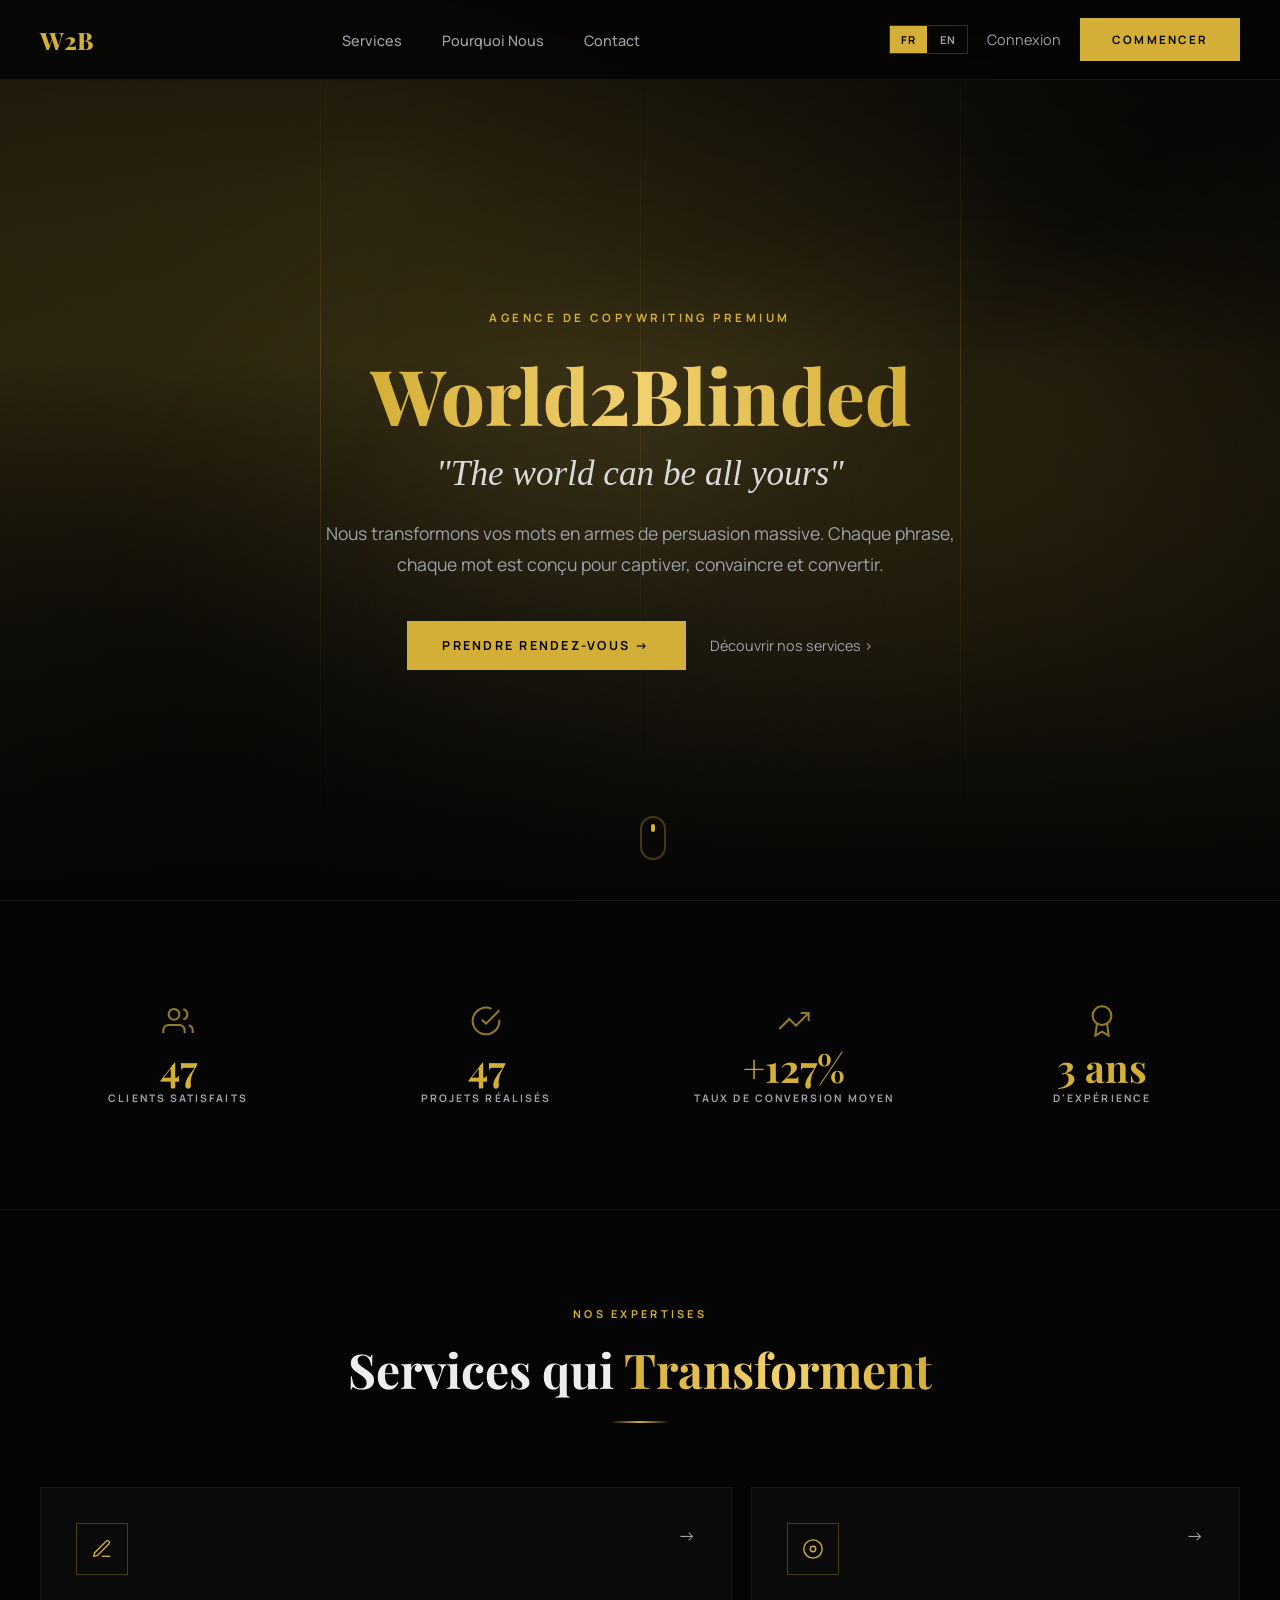
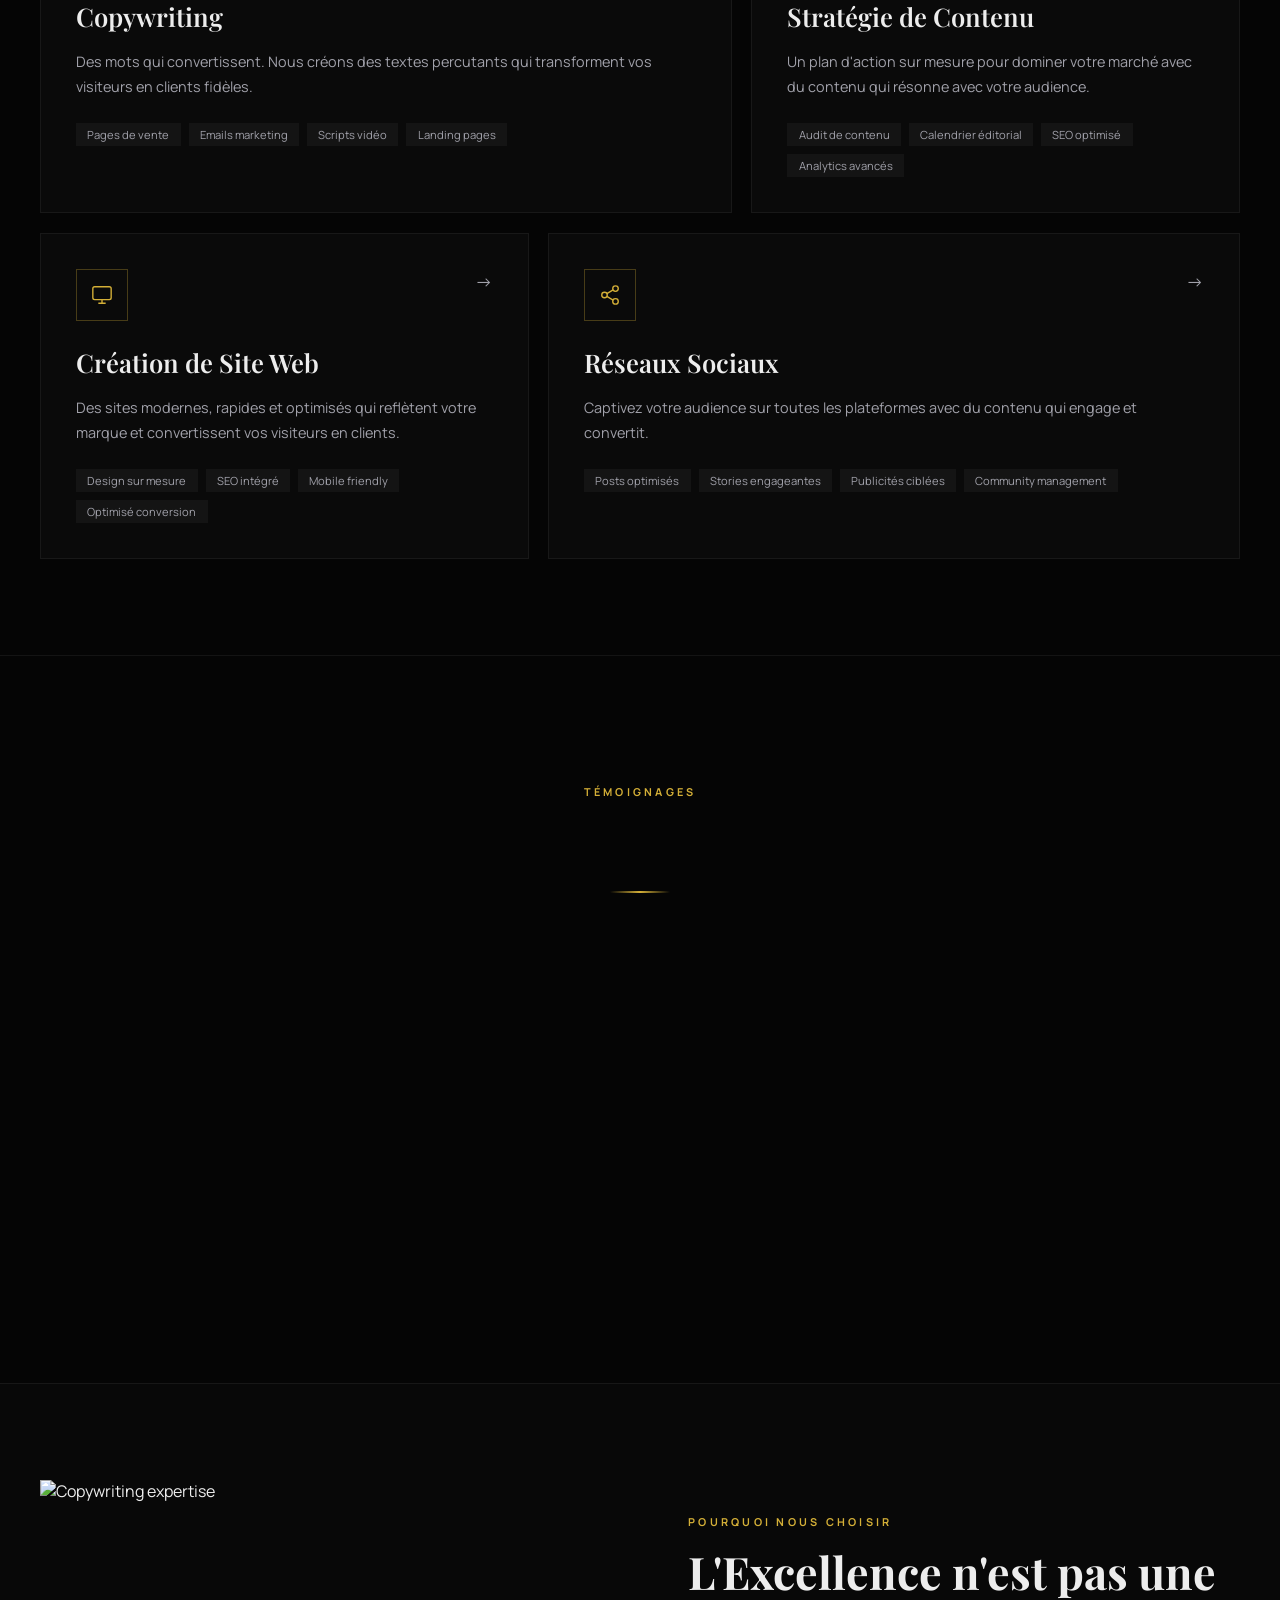
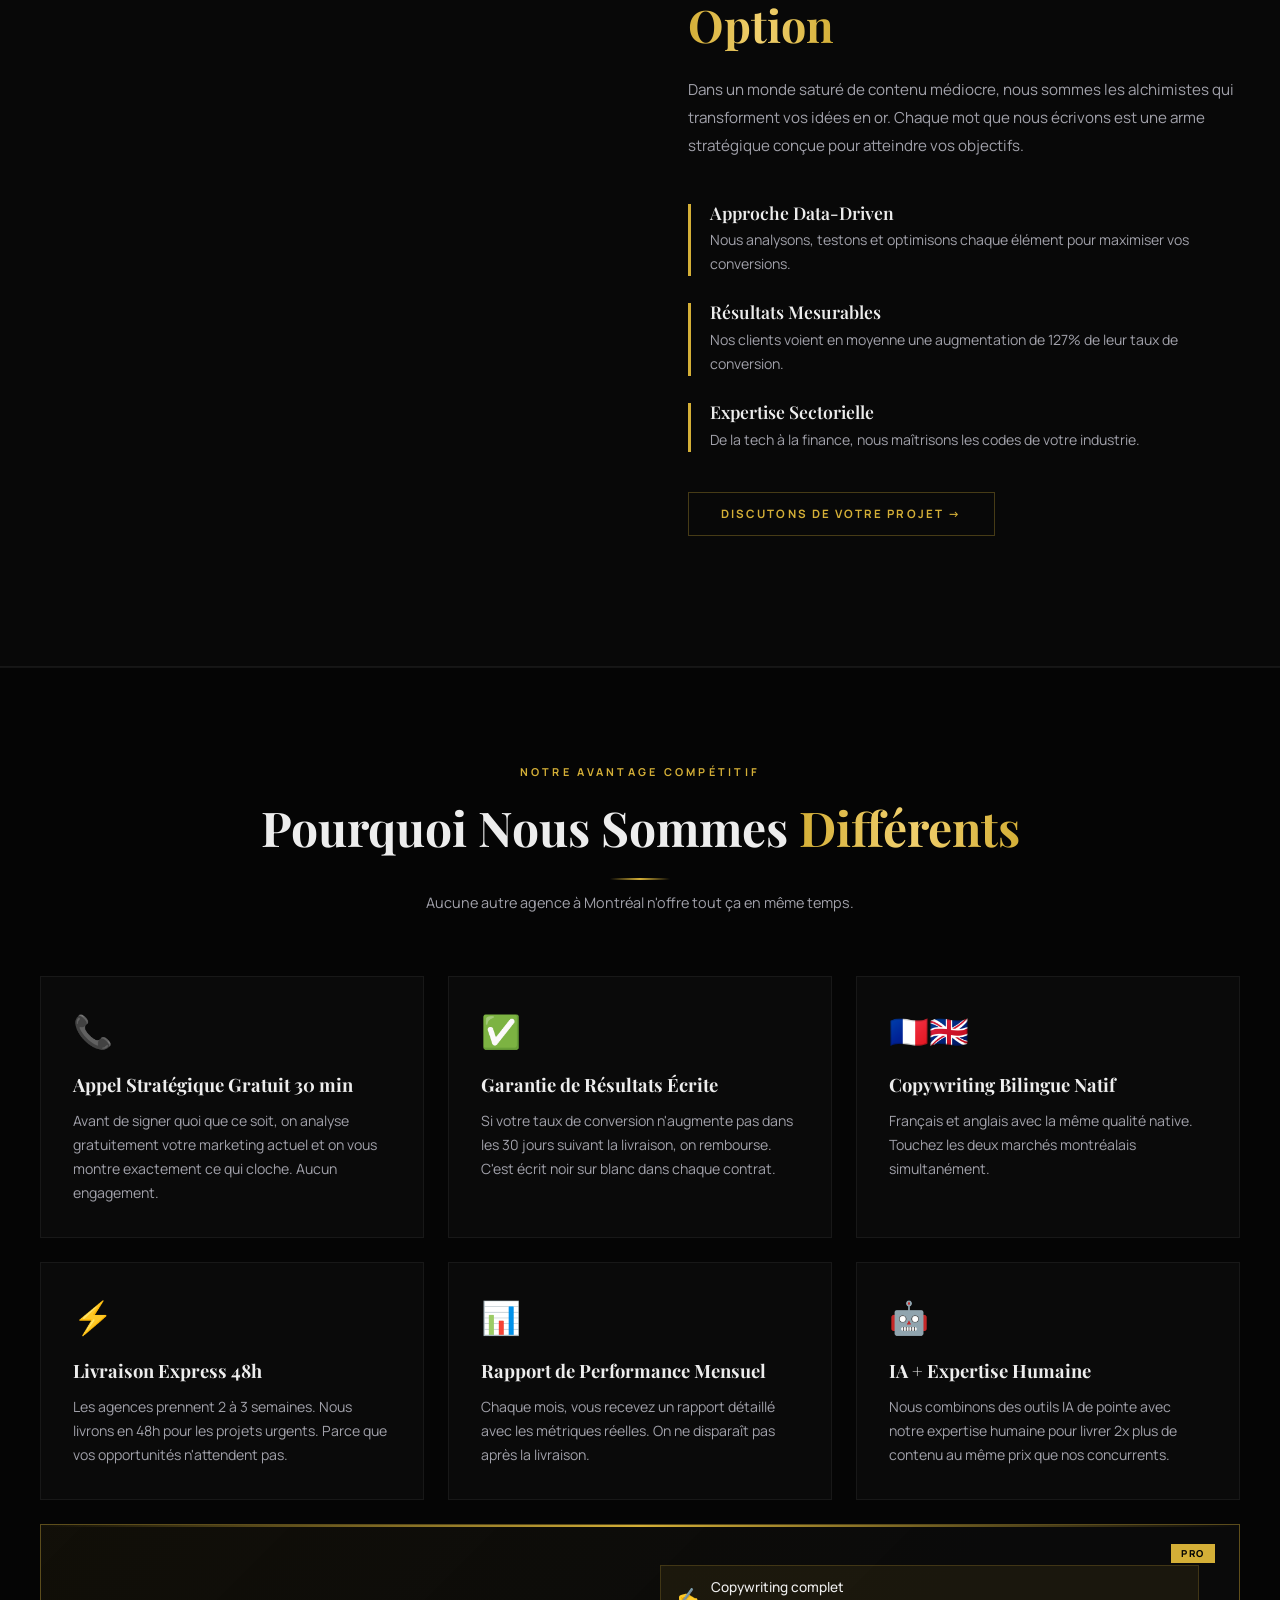
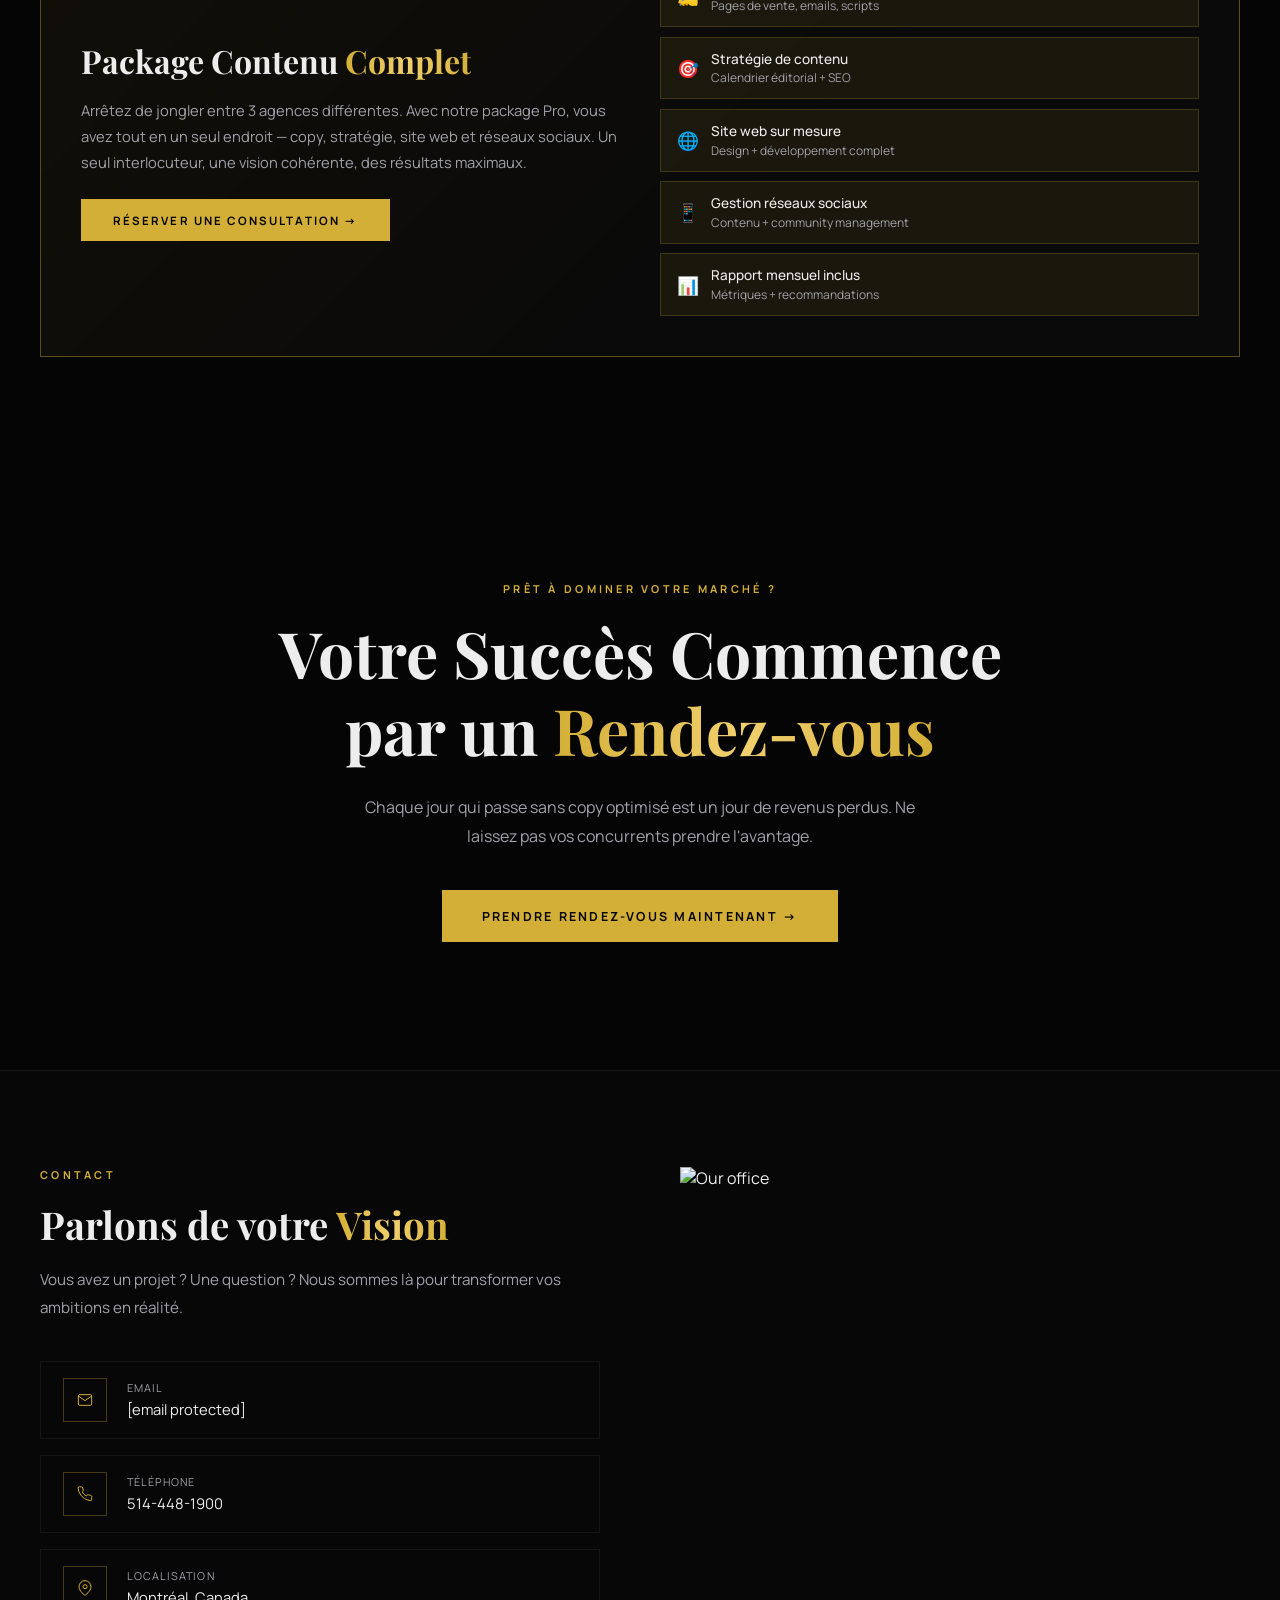
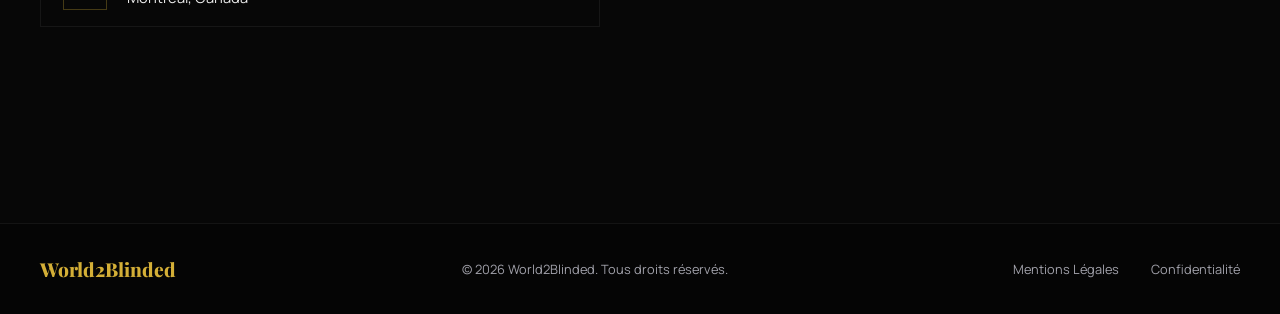
==== commit 5c780832: "Rename index (8).html to index.html" ====
--- a/index.html
+++ b/index.html
@@ -5,10 +5,589 @@
   <meta name="viewport" content="width=device-width, initial-scale=1" />
   <title>World2Blinded</title>
   <link rel="preconnect" href="https://fonts.googleapis.com" />
+  <script src="https://accounts.google.com/gsi/client" async defer></script>
+  <script src="https://cdn.jsdelivr.net/npm/@emailjs/browser@4/dist/email.min.js"></script>
+  <script>
+    (function(){
+      emailjs.init({ publicKey: "FcUAmlDy_1iSZmOLa" });
+    })();
+  </script>
   <link href="https://fonts.googleapis.com/css2?family=Playfair+Display:ital,wght@0,400;0,600;0,800;1,400;1,600&family=Manrope:wght@300;400;500;600;700&family=JetBrains+Mono:wght@400;500&display=swap" rel="stylesheet" />
-    <link rel="stylesheet" href="css/style.css" />
+  <style>
+
+/* ==================== INDEX STYLES ==================== */
+
+    *, *::before, *::after { box-sizing: border-box; margin: 0; padding: 0; }
+    :root {
+      --bg: #050505; --card: #0A0A0A; --gold: #D4AF37;
+      --gold-light: #F1D06E; --gold-dark: #B8960C;
+      --fg: #EDEDED; --muted: hsl(240 5% 65%);
+      --border: rgba(255,255,255,0.05); --border-gold: rgba(212,175,55,0.2);
+    }
+    html { scroll-behavior: smooth; }
+    body { background: var(--bg); color: var(--fg); font-family: 'Manrope', sans-serif; overflow-x: hidden; -webkit-font-smoothing: antialiased; }
+    h1,h2,h3,h4,h5,h6 { font-family: 'Playfair Display', serif; }
+    ::selection { background: rgba(212,175,55,0.3); color: var(--fg); }
+    ::-webkit-scrollbar { width: 8px; } ::-webkit-scrollbar-track { background: var(--bg); }
+    ::-webkit-scrollbar-thumb { background: #27272A; } ::-webkit-scrollbar-thumb:hover { background: var(--gold); }
+
+    .gold-gradient { background: linear-gradient(to right, #D4AF37, #F1D06E, #D4AF37); -webkit-background-clip: text; -webkit-text-fill-color: transparent; background-clip: text; }
+    .gold-line { width: 60px; height: 2px; background: linear-gradient(90deg, transparent, var(--gold), transparent); }
+
+    /* ── LANG SWITCHER ── */
+    .lang-switcher {
+      display: flex; align-items: center; gap: 0;
+      border: 1px solid rgba(212,175,55,0.25); overflow: hidden;
+    }
+    .lang-btn {
+      background: transparent; border: none; color: var(--muted);
+      font-family: 'Manrope', sans-serif; font-size: 0.68rem; font-weight: 700;
+      letter-spacing: 0.1em; padding: 0.35rem 0.7rem; cursor: pointer;
+      transition: background 0.2s, color 0.2s;
+    }
+    .lang-btn.active { background: var(--gold); color: #050505; }
+    .lang-btn:not(.active):hover { color: var(--gold); }
+    .lang-divider { width: 1px; height: 100%; background: rgba(212,175,55,0.25); }
+
+    /* ── NAV ── */
+    nav {
+      position: fixed; top: 0; left: 0; right: 0; z-index: 200;
+      display: flex; align-items: center; justify-content: space-between;
+      padding: 0 2rem; height: 80px;
+      backdrop-filter: blur(16px); background: rgba(5,5,5,0.85);
+      border-bottom: 1px solid var(--border);
+    }
+    .nav-logo { font-family: 'Playfair Display', serif; font-size: 1.5rem; font-weight: 800; color: var(--gold); text-decoration: none; }
+    .nav-links { display: flex; gap: 2.5rem; list-style: none; }
+    .nav-links a { color: var(--muted); text-decoration: none; font-size: 0.9rem; font-weight: 500; transition: color 0.2s; }
+    .nav-links a:hover { color: var(--gold); }
+    .nav-right { display: flex; align-items: center; gap: 1.2rem; }
+    .nav-login { color: var(--muted); text-decoration: none; font-size: 0.9rem; transition: color 0.2s; }
+    .nav-login:hover { color: var(--gold); }
+    .btn-primary {
+      background: var(--gold); color: #050505; border: none;
+      padding: 0.7rem 1.6rem; font-family: 'Manrope', sans-serif;
+      font-size: 0.72rem; font-weight: 700; letter-spacing: 0.18em;
+      text-transform: uppercase; cursor: pointer; text-decoration: none;
+      display: inline-flex; align-items: center; gap: 0.5rem;
+      transition: background 0.2s, transform 0.15s, box-shadow 0.2s;
+    }
+    .btn-primary:hover { background: var(--gold-light); transform: translateY(-1px); box-shadow: 0 8px 20px rgba(212,175,55,0.25); }
+    .btn-secondary {
+      background: transparent; color: var(--gold); border: 1px solid rgba(212,175,55,0.3);
+      padding: 0.7rem 1.6rem; font-family: 'Manrope', sans-serif;
+      font-size: 0.72rem; font-weight: 700; letter-spacing: 0.18em;
+      text-transform: uppercase; cursor: pointer; text-decoration: none;
+      display: inline-flex; align-items: center; gap: 0.5rem;
+      transition: background 0.2s, border-color 0.2s;
+    }
+    .btn-secondary:hover { background: rgba(212,175,55,0.08); border-color: rgba(212,175,55,0.6); }
+
+    /* ── HERO ── */
+    #hero { min-height: 100vh; position: relative; display: flex; align-items: center; justify-content: center; text-align: center; overflow: hidden; padding-top: 80px; }
+    .hero-bg { position: absolute; inset: 0; background: radial-gradient(ellipse at 30% 20%, rgba(212,175,55,0.15) 0%, transparent 50%), radial-gradient(ellipse at 70% 80%, rgba(212,175,55,0.10) 0%, transparent 50%), radial-gradient(ellipse at 50% 50%, rgba(241,208,110,0.08) 0%, transparent 60%), #050505; }
+    .hero-pulse1 { position: absolute; inset: 0; background: linear-gradient(135deg, rgba(212,175,55,0.2) 0%, transparent 60%, rgba(212,175,55,0.1) 100%); animation: heroPulse 6s ease-in-out infinite; }
+    .hero-pulse2 { position: absolute; top: 25%; right: 0; width: 600px; height: 600px; background: rgba(212,175,55,0.15); border-radius: 50%; filter: blur(150px); animation: heroPulse 8s ease-in-out infinite; }
+    .hero-pulse3 { position: absolute; bottom: 0; left: 25%; width: 500px; height: 500px; background: rgba(241,208,110,0.10); border-radius: 50%; filter: blur(120px); animation: heroPulse 7s ease-in-out 2s infinite; }
+    @keyframes heroPulse { 0%, 100% { opacity: 0.6; transform: scale(1); } 50% { opacity: 1; transform: scale(1.05); } }
+    .hero-lines { position: absolute; inset: 0; opacity: 0.3; }
+    .hero-line { position: absolute; top: 0; width: 1px; height: 100%; background: linear-gradient(to bottom, transparent, rgba(212,175,55,0.8), transparent); animation: floatLine 8s ease-in-out infinite; }
+    .hero-line:nth-child(1) { left: 25%; }
+    .hero-line:nth-child(2) { left: 50%; opacity: 0.5; animation-delay: 2s; }
+    .hero-line:nth-child(3) { left: 75%; animation-delay: 4s; }
+    @keyframes floatLine { 0%, 100% { transform: translateY(0); opacity: 0.2; } 50% { transform: translateY(-30px); opacity: 0.5; } }
+    .hero-overlay { position: absolute; inset: 0; background: linear-gradient(to bottom, rgba(5,5,5,0.6) 0%, transparent 40%, rgba(5,5,5,1) 100%); }
+    .hero-content { position: relative; z-index: 1; max-width: 860px; padding: 0 2rem; }
+    .hero-label { font-size: 0.72rem; font-weight: 700; letter-spacing: 0.3em; text-transform: uppercase; color: var(--gold); margin-bottom: 1.8rem; animation: fadeUp 0.8s ease 0.1s both; }
+    .hero-title { font-family: 'Playfair Display', serif; font-size: clamp(3.5rem, 8vw, 7rem); font-weight: 800; line-height: 1.05; margin-bottom: 0.8rem; animation: fadeUp 0.8s ease 0.25s both; }
+    .hero-subtitle { font-family: 'Playfair Display', serif; font-size: clamp(1.4rem, 3vw, 2.2rem); font-style: italic; font-weight: 400; color: rgba(237,237,237,0.9); margin-bottom: 1.5rem; animation: fadeUp 0.8s ease 0.4s both; }
+    .hero-desc { font-size: clamp(0.95rem, 1.5vw, 1.1rem); color: var(--muted); line-height: 1.8; max-width: 580px; margin: 0 auto 2.5rem; animation: fadeUp 0.8s ease 0.5s both; }
+    .hero-btns { display: flex; align-items: center; justify-content: center; gap: 1.5rem; flex-wrap: wrap; animation: fadeUp 0.8s ease 0.65s both; }
+    .btn-ghost-link { color: var(--muted); text-decoration: none; font-size: 0.9rem; display: flex; align-items: center; gap: 0.4rem; transition: color 0.2s; }
+    .btn-ghost-link:hover { color: var(--gold); }
+    .hero-scroll { position: absolute; bottom: 2.5rem; left: 50%; transform: translateX(-50%); z-index: 1; animation: fadeUp 1s ease 1s both; }
+    .scroll-mouse { width: 26px; height: 44px; border: 2px solid rgba(212,175,55,0.3); border-radius: 13px; margin: 0 auto; display: flex; justify-content: center; padding-top: 6px; }
+    .scroll-dot { width: 4px; height: 8px; background: var(--gold); border-radius: 2px; animation: scrollDot 1.6s ease infinite; }
+    @keyframes scrollDot { 0% { opacity:1; transform:translateY(0); } 100% { opacity:0; transform:translateY(14px); } }
+    @keyframes fadeUp { from { opacity:0; transform:translateY(25px); } to { opacity:1; transform:translateY(0); } }
+
+    /* ── STATS ── */
+    #stats { padding: 5rem 2rem; border-top: 1px solid var(--border); border-bottom: 1px solid var(--border); }
+    .stats-inner { max-width: 1200px; margin: 0 auto; display: grid; grid-template-columns: repeat(4,1fr); gap: 2rem; text-align: center; }
+    .stat-block { padding: 1.5rem; transition: transform 0.3s; }
+    .stat-block:hover { transform: translateY(-4px); }
+    .stat-icon { color: var(--gold); margin-bottom: 1rem; display: flex; justify-content: center; }
+    .stat-num { font-family: 'Playfair Display', serif; font-size: clamp(2.5rem,4vw,3.5rem); font-weight: 700; color: var(--gold); line-height: 1; margin-bottom: 0.5rem; }
+    .stat-label { font-size: 0.65rem; font-weight: 700; letter-spacing: 0.2em; text-transform: uppercase; color: var(--muted); }
+
+    /* ── SERVICES ── */
+    #services { padding: 6rem 2rem; }
+    .section-inner { max-width: 1200px; margin: 0 auto; }
+    .section-header { text-align: center; margin-bottom: 4rem; }
+    .section-tag { font-size: 0.68rem; font-weight: 700; letter-spacing: 0.3em; text-transform: uppercase; color: var(--gold); display: block; margin-bottom: 1rem; }
+    .section-title { font-family: 'Playfair Display', serif; font-size: clamp(2rem,4vw,3rem); font-weight: 700; margin-bottom: 1.2rem; }
+    .services-bento { display: grid; grid-template-columns: repeat(12, 1fr); gap: 1.2rem; }
+    .svc-card { background: var(--card); border: 1px solid var(--border); padding: 2.2rem; position: relative; overflow: hidden; transition: border-color 0.5s, box-shadow 0.5s, transform 0.4s; cursor: pointer; text-decoration: none; color: var(--fg); display: block; }
+    .svc-card:hover { border-color: rgba(212,175,55,0.5); box-shadow: 0 0 30px rgba(212,175,55,0.08); transform: translateY(-4px); }
+    .svc-card::before { content: ''; position: absolute; top: 0; left: 0; right: 0; height: 1px; background: linear-gradient(to right, transparent, var(--gold), transparent); opacity: 0; transition: opacity 0.5s; }
+    .svc-card:hover::before { opacity: 1; }
+    .svc-card.wide { grid-column: span 7; }
+    .svc-card.narrow { grid-column: span 5; }
+    .svc-card-head { display: flex; align-items: flex-start; justify-content: space-between; margin-bottom: 1.5rem; }
+    .svc-icon-box { width: 52px; height: 52px; border: 1px solid rgba(212,175,55,0.3); display: flex; align-items: center; justify-content: center; color: var(--gold); transition: background 0.3s; }
+    .svc-card:hover .svc-icon-box { background: rgba(212,175,55,0.08); }
+    .svc-arrow { color: var(--muted); transition: color 0.3s, transform 0.3s; font-size: 1.1rem; }
+    .svc-card:hover .svc-arrow { color: var(--gold); transform: translate(3px,-3px); }
+    .svc-card h3 { font-family: 'Playfair Display', serif; font-size: clamp(1.3rem,2vw,1.8rem); font-weight: 600; margin-bottom: 1rem; transition: color 0.3s; }
+    .svc-card:hover h3 { color: var(--gold); }
+    .svc-card p { color: var(--muted); font-size: 0.9rem; line-height: 1.75; margin-bottom: 1.5rem; }
+    .svc-tags { display: flex; flex-wrap: wrap; gap: 0.5rem; }
+    .svc-tag { font-size: 0.7rem; padding: 0.25rem 0.7rem; background: rgba(255,255,255,0.04); color: var(--muted); border: none; }
+
+    /* ── WHY ── */
+    #why { padding: 6rem 2rem; background: rgba(10,10,10,0.6); border-top: 1px solid var(--border); border-bottom: 1px solid var(--border); }
+    .why-grid { max-width: 1200px; margin: 0 auto; display: grid; grid-template-columns: 1fr 1fr; gap: 6rem; align-items: center; }
+    .why-img-wrap img { width: 100%; aspect-ratio: 4/5; object-fit: cover; display: block; }
+    .why-text .section-tag { text-align: left; }
+    .why-text h2 { font-family: 'Playfair Display', serif; font-size: clamp(2rem,3.5vw,2.8rem); font-weight: 700; line-height: 1.2; margin-bottom: 1.5rem; }
+    .why-text > p { color: var(--muted); font-size: 0.95rem; line-height: 1.85; margin-bottom: 2.5rem; }
+    .why-points { display: flex; flex-direction: column; gap: 1.5rem; margin-bottom: 2.5rem; }
+    .why-point { display: flex; gap: 1.2rem; }
+    .why-point-bar { width: 3px; flex-shrink: 0; background: var(--gold); margin-top: 3px; }
+    .why-point h4 { font-family: 'Playfair Display', serif; font-size: 1.1rem; font-weight: 600; margin-bottom: 0.3rem; }
+    .why-point p { color: var(--muted); font-size: 0.88rem; line-height: 1.7; }
+
+    /* ── CTA ── */
+    #cta { padding: 8rem 2rem; text-align: center; position: relative; overflow: hidden; }
+    .cta-bg { position: absolute; inset: 0; background-image: url('https://images.unsplash.com/photo-1521737604893-d14cc237f11d?w=1920&q=80&auto=format&fit=crop'); background-size: cover; background-position: center; opacity: 0.12; }
+    .cta-overlay { position: absolute; inset: 0; background: linear-gradient(to right, var(--bg), rgba(5,5,5,0.9), var(--bg)); }
+    .cta-inner { position: relative; z-index: 1; max-width: 800px; margin: 0 auto; }
+    .cta-inner .section-tag { display: block; text-align: center; margin-bottom: 1.2rem; }
+    .cta-inner h2 { font-family: 'Playfair Display', serif; font-size: clamp(2.2rem,5vw,4rem); font-weight: 700; line-height: 1.2; margin-bottom: 1.5rem; }
+    .cta-inner p { color: var(--muted); font-size: 1rem; line-height: 1.8; max-width: 560px; margin: 0 auto 2.5rem; }
+
+    /* ── TESTIMONIALS ── */
+    #testimonials { padding: 8rem 2rem; background: #050505; text-align: center; border-top: 1px solid var(--border); }
+    .testimonial-grid { display: grid; grid-template-columns: repeat(auto-fit, minmax(300px, 1fr)); gap: 2rem; max-width: 1200px; margin: 4rem auto 0; }
+    .testimonial-card { background: var(--card); border: 1px solid rgba(212,175,55,0.1); padding: 2.5rem; transition: border-color 0.4s, transform 0.4s; position: relative; text-align: left; }
+    .testimonial-card:hover { border-color: var(--gold); transform: translateY(-5px); }
+    .quote-icon { color: var(--gold); font-size: 3rem; line-height: 1; margin-bottom: 1rem; opacity: 0.4; font-family: 'Playfair Display', serif; }
+    .testimonial-card p { color: var(--muted); font-size: 0.95rem; line-height: 1.8; }
+    .testimonial-author { margin-top: 1.5rem; color: var(--gold); font-size: 0.85rem; font-weight: 600; letter-spacing: 0.05em; }
+
+    /* ── FADE IN ── */
+    .fade-in { opacity: 0; transform: translateY(20px); transition: opacity 0.8s ease-out, transform 0.8s ease-out; }
+    .fade-in.visible { opacity: 1; transform: translateY(0); }
+
+    /* ── CONTACT ── */
+    #contact { padding: 6rem 2rem; background: rgba(10,10,10,0.4); border-top: 1px solid var(--border); }
+    .contact-grid { max-width: 1200px; margin: 0 auto; display: grid; grid-template-columns: 1fr 1fr; gap: 5rem; }
+    .contact-left .section-tag { text-align: left; margin-bottom: 1rem; }
+    .contact-left h2 { font-family: 'Playfair Display', serif; font-size: clamp(1.8rem,3vw,2.6rem); font-weight: 700; margin-bottom: 1rem; }
+    .contact-left > p { color: var(--muted); font-size: 0.95rem; line-height: 1.8; margin-bottom: 2.5rem; }
+    .contact-items { display: flex; flex-direction: column; gap: 1rem; }
+    .contact-item { display: flex; align-items: center; gap: 1.2rem; border: 1px solid var(--border); padding: 1rem 1.4rem; transition: border-color 0.3s; }
+    .contact-item:hover { border-color: rgba(212,175,55,0.2); }
+    .contact-icon { width: 44px; height: 44px; border: 1px solid rgba(212,175,55,0.3); display: flex; align-items: center; justify-content: center; color: var(--gold); flex-shrink: 0; }
+    .contact-text small { display: block; font-size: 0.68rem; color: var(--muted); text-transform: uppercase; letter-spacing: 0.1em; margin-bottom: 0.2rem; }
+    .contact-text span { font-size: 0.92rem; }
+    .contact-right img { width: 100%; aspect-ratio: 1; object-fit: cover; display: block; }
+
+    /* ── DIFFERENTIATORS ── */
+    #different { padding: 6rem 2rem; border-top: 1px solid var(--border); }
+    .diff-header { text-align: center; margin-bottom: 4rem; }
+    .diff-grid { max-width: 1200px; margin: 0 auto; display: grid; grid-template-columns: repeat(3, 1fr); gap: 1.5rem; }
+
+    /* Regular diff card */
+    .diff-card {
+      background: var(--card); border: 1px solid var(--border);
+      padding: 2rem; position: relative; overflow: hidden;
+      transition: border-color 0.4s, transform 0.3s;
+    }
+    .diff-card:hover { border-color: rgba(212,175,55,0.3); transform: translateY(-4px); }
+    .diff-card::before { content: ''; position: absolute; top: 0; left: 0; right: 0; height: 1px; background: linear-gradient(to right, transparent, var(--gold), transparent); opacity: 0; transition: opacity 0.4s; }
+    .diff-card:hover::before { opacity: 1; }
+    .diff-emoji { font-size: 2rem; margin-bottom: 1.2rem; display: block; }
+    .diff-card h3 { font-family: 'Playfair Display', serif; font-size: 1.15rem; font-weight: 700; margin-bottom: 0.75rem; color: var(--fg); }
+    .diff-card p { color: var(--muted); font-size: 0.88rem; line-height: 1.7; }
+
+    /* PRO card — full width, gold border */
+    .diff-card-pro {
+      grid-column: span 3;
+      background: linear-gradient(135deg, rgba(212,175,55,0.06) 0%, rgba(10,10,10,1) 60%);
+      border: 1px solid rgba(212,175,55,0.4);
+      padding: 2.5rem;
+      position: relative; overflow: hidden;
+      display: grid; grid-template-columns: 1fr 1fr; gap: 2.5rem; align-items: center;
+    }
+    .diff-card-pro::before { content: ''; position: absolute; top: 0; left: 0; right: 0; height: 2px; background: linear-gradient(to right, transparent, var(--gold), transparent); }
+    .diff-card-pro::after { content: 'PRO'; position: absolute; top: 1.2rem; right: 1.5rem; background: var(--gold); color: #050505; font-size: 0.6rem; font-weight: 800; letter-spacing: 0.2em; padding: 0.2rem 0.6rem; }
+    .diff-pro-left h3 { font-family: 'Playfair Display', serif; font-size: clamp(1.4rem, 2.5vw, 2rem); font-weight: 700; margin-bottom: 1rem; }
+    .diff-pro-left p { color: var(--muted); font-size: 0.92rem; line-height: 1.75; margin-bottom: 1.5rem; }
+    .diff-pro-features { display: flex; flex-direction: column; gap: 0.75rem; }
+    .diff-pro-feat { display: flex; align-items: flex-start; gap: 0.75rem; font-size: 0.88rem; color: var(--muted); }
+    .diff-pro-feat::before { content: '✦'; color: var(--gold); font-size: 0.7rem; flex-shrink: 0; margin-top: 2px; }
+    .diff-pro-right { display: flex; flex-direction: column; gap: 0.6rem; }
+    .diff-pro-tag { background: rgba(212,175,55,0.08); border: 1px solid rgba(212,175,55,0.2); padding: 0.75rem 1rem; font-size: 0.85rem; display: flex; align-items: center; gap: 0.75rem; }
+    .diff-pro-tag-icon { color: var(--gold); font-size: 1.1rem; flex-shrink: 0; }
+    .diff-pro-tag span { color: var(--fg); font-weight: 500; }
+    .diff-pro-tag small { color: var(--muted); font-size: 0.75rem; display: block; margin-top: 0.1rem; }
+
+    @media (max-width: 900px) {
+      .diff-grid { grid-template-columns: 1fr; }
+      .diff-card-pro { grid-column: span 1; grid-template-columns: 1fr; }
+    }
+
+    /* ── FOOTER ── */
+    footer { border-top: 1px solid var(--border); padding: 2.5rem 2rem; display: flex; align-items: center; justify-content: space-between; flex-wrap: wrap; gap: 1rem; }
+    .footer-logo { font-family: 'Playfair Display', serif; font-size: 1.3rem; font-weight: 800; color: var(--gold); text-decoration: none; }
+    footer p { font-size: 0.8rem; color: var(--muted); }
+    .footer-links { display: flex; gap: 2rem; }
+    .footer-links a { color: var(--muted); text-decoration: none; font-size: 0.8rem; transition: color 0.2s; }
+    .footer-links a:hover { color: var(--gold); }
+
+    /* ── RESPONSIVE ── */
+    @media (max-width: 900px) {
+      nav { padding: 0 1.2rem; height: 65px; }
+      .nav-links { display: none; }
+      .nav-logo { font-size: 1.2rem; }
+      .nav-login { display: none; }
+      .btn-primary { padding: 0.55rem 1rem; font-size: 0.65rem; }
+      #hero { padding-top: 65px; }
+      #hero, #stats, #services, #why, #cta, #contact, #different { padding: 3.5rem 1.2rem; }
+      .hero-content { padding: 0 0.5rem; }
+      .hero-btns { flex-direction: column; align-items: center; gap: 1rem; }
+      .stats-inner { grid-template-columns: repeat(2,1fr); gap: 1rem; }
+      .services-bento { grid-template-columns: 1fr; }
+      .svc-card.wide, .svc-card.narrow { grid-column: span 1; }
+      .why-grid, .contact-grid { grid-template-columns: 1fr; gap: 2.5rem; }
+      .why-img-wrap { display: none; }
+      .contact-right { display: none; }
+      .diff-grid { grid-template-columns: 1fr; }
+      .diff-card-pro { grid-column: span 1; grid-template-columns: 1fr; gap: 1.5rem; }
+      footer { flex-direction: column; align-items: center; text-align: center; gap: 0.8rem; }
+      .footer-links { flex-wrap: wrap; justify-content: center; gap: 1rem; }
+    }
+
+    @media (max-width: 480px) {
+      .lang-switcher { font-size: 0.6rem; }
+      .hero-title { font-size: clamp(2.5rem, 12vw, 4rem); }
+      .stats-inner { grid-template-columns: 1fr 1fr; }
+      .stat-num { font-size: 2rem; }
+      .diff-pro-tag { flex-direction: column; align-items: flex-start; gap: 0.3rem; }
+      .hero-scroll { display: none; }
+    }
+  
+
+/* ==================== DASHBOARD STYLES ==================== */
+
+    *, *::before, *::after { box-sizing: border-box; margin: 0; padding: 0; }
+    :root {
+      --bg: #050505; --card: #0a0a0a; --card2: #0f0f0f;
+      --gold: #D4AF37; --gold-light: #F1D06E; --gold-dark: #B8960C;
+      --fg: #EDEDED; --muted: hsl(240 5% 65%);
+      --border: rgba(255,255,255,0.08); --border-gold: rgba(212,175,55,0.2);
+    }
+    html { scroll-behavior: smooth; }
+    body { background: var(--bg); color: var(--fg); font-family: 'Manrope', sans-serif; min-height: 100vh; -webkit-font-smoothing: antialiased; }
+    h1,h2,h3,h4,h5,h6 { font-family: 'Playfair Display', serif; }
+    ::selection { background: rgba(212,175,55,0.3); color: var(--fg); }
+    ::-webkit-scrollbar { width: 6px; } ::-webkit-scrollbar-track { background: var(--bg); }
+    ::-webkit-scrollbar-thumb { background: #27272A; } ::-webkit-scrollbar-thumb:hover { background: var(--gold); }
+
+    .gold-gradient { background: linear-gradient(to right, #D4AF37, #F1D06E, #D4AF37); -webkit-background-clip: text; -webkit-text-fill-color: transparent; background-clip: text; }
+    .gold-line { width: 60px; height: 2px; background: linear-gradient(90deg, transparent, var(--gold), transparent); }
+    .glass { backdrop-filter: blur(16px); background: rgba(5,5,5,0.85); border-bottom: 1px solid rgba(255,255,255,0.05); }
+
+    /* BUTTONS */
+    .btn-primary { background: var(--gold); color: #050505; border: none; padding: 0.85rem 2rem; font-family: 'Manrope', sans-serif; font-size: 0.72rem; font-weight: 700; letter-spacing: 0.18em; text-transform: uppercase; cursor: pointer; transition: background 0.2s, transform 0.15s, box-shadow 0.2s; display: inline-flex; align-items: center; gap: 0.5rem; }
+    .btn-primary:hover { background: var(--gold-light); transform: translateY(-1px); box-shadow: 0 8px 24px rgba(212,175,55,0.25); }
+    .btn-secondary { background: transparent; color: var(--gold); border: 1px solid rgba(212,175,55,0.3); padding: 0.85rem 2rem; font-family: 'Manrope', sans-serif; font-size: 0.72rem; font-weight: 700; letter-spacing: 0.18em; text-transform: uppercase; cursor: pointer; transition: background 0.2s, border-color 0.2s; display: inline-flex; align-items: center; gap: 0.5rem; }
+    .btn-secondary:hover { background: rgba(212,175,55,0.08); border-color: rgba(212,175,55,0.6); }
+    .btn-ghost { background: transparent; border: none; color: var(--muted); font-family: 'Manrope', sans-serif; font-size: 0.82rem; cursor: pointer; transition: color 0.2s; padding: 0.4rem 0.8rem; display: inline-flex; align-items: center; gap: 0.4rem; }
+    .btn-ghost:hover { color: var(--gold); }
+    .btn-sm { padding: 0.45rem 0.9rem !important; font-size: 0.62rem !important; }
+    .btn-full { width: 100%; justify-content: center; }
+    .btn-confirm { background: rgba(34,197,94,0.15) !important; color: #4ade80 !important; border: 1px solid rgba(34,197,94,0.3) !important; }
+    .btn-confirm:hover { background: rgba(34,197,94,0.25) !important; box-shadow: none !important; }
+    .btn-refuse { background: rgba(239,68,68,0.15) !important; color: #f87171 !important; border: 1px solid rgba(239,68,68,0.3) !important; }
+    .btn-refuse:hover { background: rgba(239,68,68,0.25) !important; box-shadow: none !important; }
+    .btn-complete { background: rgba(59,130,246,0.15) !important; color: #93c5fd !important; border: 1px solid rgba(59,130,246,0.3) !important; }
+    .btn-complete:hover { background: rgba(59,130,246,0.25) !important; box-shadow: none !important; }
+
+    /* FIELDS */
+    .field { margin-bottom: 1.2rem; }
+    .field label { display: block; font-size: 0.68rem; font-weight: 600; letter-spacing: 0.12em; text-transform: uppercase; color: var(--muted); margin-bottom: 0.5rem; }
+    .field input, .field select, .field textarea { width: 100%; background: var(--card2); border: 1px solid var(--border); color: var(--fg); padding: 0.85rem 1rem; font-family: 'Manrope', sans-serif; font-size: 0.9rem; outline: none; transition: border-color 0.3s; appearance: none; }
+    .field input:focus, .field select:focus, .field textarea:focus { border-color: rgba(212,175,55,0.5); box-shadow: 0 0 0 2px rgba(212,175,55,0.06); }
+    .field input::placeholder, .field textarea::placeholder { color: rgba(160,160,160,0.35); }
+    .field textarea { resize: vertical; min-height: 110px; }
+    .field-row { display: grid; grid-template-columns: 1fr 1fr; gap: 1rem; }
+
+    /* BADGES */
+    .badge { display: inline-flex; align-items: center; gap: 0.3rem; padding: 0.2rem 0.65rem; font-size: 0.62rem; font-weight: 700; text-transform: uppercase; letter-spacing: 0.1em; }
+    .badge-pending   { background: rgba(234,179,8,0.15);  color: #fbbf24; }
+    .badge-confirmed { background: rgba(34,197,94,0.15);  color: #4ade80; }
+    .badge-completed { background: rgba(59,130,246,0.15); color: #93c5fd; }
+    .badge-cancelled { background: rgba(239,68,68,0.15);  color: #f87171; }
+    .badge-unread    { background: rgba(212,175,55,0.15); color: var(--gold); }
+    .badge-read      { background: rgba(255,255,255,0.05);color: var(--muted); }
+    .badge-replied   { background: rgba(34,197,94,0.1);   color: #4ade80; }
+    .badge-admin     { background: rgba(212,175,55,0.12); color: var(--gold); }
+    .badge-client    { background: rgba(255,255,255,0.05);color: var(--muted); }
+
+    /* CARDS */
+    .card { background: var(--card); border: 1px solid var(--border); padding: 1.5rem; transition: border-color 0.4s; }
+    .card:hover { border-color: rgba(212,175,55,0.12); }
+
+    /* TABLE */
+    .table-wrap { overflow-x: auto; }
+    table { width: 100%; border-collapse: collapse; font-size: 0.85rem; }
+    th { text-align: left; padding: 0.7rem 1rem; color: var(--muted); font-size: 0.62rem; font-weight: 600; text-transform: uppercase; letter-spacing: 0.12em; border-bottom: 1px solid var(--border); }
+    td { padding: 0.95rem 1rem; border-bottom: 1px solid rgba(255,255,255,0.03); vertical-align: middle; }
+    tr:last-child td { border-bottom: none; }
+    tr:hover td { background: rgba(255,255,255,0.015); }
+
+    /* EMPTY */
+    .empty { text-align: center; padding: 3.5rem 2rem; color: var(--muted); }
+    .empty-icon { font-size: 2.5rem; margin-bottom: 1rem; opacity: 0.3; }
+
+    /* GRIDS */
+    .grid2 { display: grid; grid-template-columns: 1fr 1fr; gap: 1.5rem; }
+    .grid3 { display: grid; grid-template-columns: repeat(3,1fr); gap: 1rem; }
+    .grid4 { display: grid; grid-template-columns: repeat(4,1fr); gap: 1rem; }
+
+    /* STAT */
+    .stat-card { background: var(--card); border: 1px solid var(--border); padding: 1.5rem; text-align: center; transition: border-color 0.3s, transform 0.3s; }
+    .stat-card:hover { border-color: var(--border-gold); transform: translateY(-2px); }
+    .stat-icon { font-size: 1.4rem; margin-bottom: 0.7rem; opacity: 0.7; }
+    .stat-num { font-family: 'Playfair Display', serif; font-size: 2.4rem; color: var(--gold); line-height: 1; margin-bottom: 0.3rem; }
+    .stat-lbl { font-size: 0.65rem; color: var(--muted); text-transform: uppercase; letter-spacing: 0.15em; }
+
+    /* TOAST */
+    #toast { position: fixed; bottom: 2rem; right: 2rem; background: var(--card); border: 1px solid rgba(212,175,55,0.3); color: var(--fg); padding: 1rem 1.5rem; font-size: 0.85rem; z-index: 9999; max-width: 340px; display: none; }
+
+    /* ═══ AUTH PAGE ═══ */
+    #authPage { min-height: 100vh; display: flex; }
+    .auth-left { width: 100%; max-width: 560px; display: flex; flex-direction: column; justify-content: center; padding: 3rem 4rem; }
+    .auth-back { display: inline-flex; align-items: center; gap: 0.5rem; color: var(--muted); font-size: 0.82rem; text-decoration: none; margin-bottom: 3rem; transition: color 0.2s; cursor: pointer; background: none; border: none; font-family: 'Manrope', sans-serif; }
+    .auth-back:hover { color: var(--gold); }
+    .auth-logo { font-family: 'Playfair Display', serif; font-size: 1.8rem; font-weight: 800; }
+    .auth-logo span { color: var(--gold); }
+    .auth-desc { color: var(--muted); font-size: 0.88rem; margin-top: 0.3rem; margin-bottom: 2rem; }
+    .auth-divider { display: flex; align-items: center; gap: 1rem; margin: 1.5rem 0; }
+    .auth-divider::before, .auth-divider::after { content: ''; flex: 1; height: 1px; background: var(--border); }
+    .auth-divider span { color: var(--muted); font-size: 0.78rem; }
+    .auth-toggle { text-align: center; margin-top: 2rem; font-size: 0.85rem; color: var(--muted); }
+    .auth-toggle a { color: var(--gold); cursor: pointer; }
+    .auth-toggle a:hover { text-decoration: underline; }
+    .auth-error { background: rgba(239,68,68,0.1); border: 1px solid rgba(239,68,68,0.3); color: #f87171; padding: 0.75rem 1rem; font-size: 0.82rem; margin-bottom: 1rem; display: none; }
+    .btn-google { width: 100%; background: transparent; border: 1px solid var(--border); color: var(--fg); padding: 0.9rem 1rem; font-family: 'Manrope', sans-serif; font-size: 0.88rem; cursor: pointer; display: flex; align-items: center; justify-content: center; gap: 0.75rem; transition: border-color 0.2s, background 0.2s; margin-bottom: 1.5rem; }
+    .btn-google:hover { border-color: rgba(212,175,55,0.4); background: rgba(212,175,55,0.03); }
+    .role-grid { display: grid; grid-template-columns: 1fr 1fr; gap: 1rem; margin-bottom: 1.2rem; }
+    .role-btn { border: 1px solid var(--border); background: transparent; color: var(--fg); padding: 1rem; cursor: pointer; display: flex; flex-direction: column; align-items: center; gap: 0.4rem; transition: border-color 0.2s, background 0.2s; font-family: 'Manrope', sans-serif; }
+    .role-btn:hover { border-color: rgba(212,175,55,0.4); }
+    .role-btn.active { border-color: var(--gold); background: rgba(212,175,55,0.08); }
+    .role-btn .role-icon { font-size: 1.4rem; }
+    .role-btn .role-name { font-size: 0.82rem; font-weight: 600; }
+    .role-btn.active .role-name { color: var(--gold); }
+    .role-btn .role-desc { font-size: 0.7rem; color: var(--muted); text-align: center; }
+    .auth-right { flex: 1; position: relative; display: none; }
+    @media (min-width: 1024px) { .auth-right { display: block; } }
+    .auth-right-bg { position: absolute; inset: 0; background-image: url('https://images.unsplash.com/photo-1705559782620-6a4707edd9aa?w=1920&q=80'); background-size: cover; background-position: center; }
+    .auth-right-overlay { position: absolute; inset: 0; background: linear-gradient(to right, var(--bg), transparent); }
+    .auth-quote { position: absolute; bottom: 4rem; left: 4rem; right: 4rem; }
+    .auth-quote blockquote { font-family: 'Playfair Display', serif; font-size: 1.6rem; font-style: italic; color: rgba(237,237,237,0.9); margin-bottom: 1rem; line-height: 1.5; }
+
+    /* ═══ DASHBOARD ═══ */
+    #dashPage { display: none; min-height: 100vh; }
+    .dash-nav { position: fixed; top: 0; left: 0; right: 0; z-index: 100; height: 80px; display: flex; align-items: center; padding: 0 2rem; justify-content: space-between; backdrop-filter: blur(16px); background: rgba(5,5,5,0.9); border-bottom: 1px solid rgba(212,175,55,0.12); }
+    .dash-nav-logo { font-family: 'Playfair Display', serif; font-size: 1.6rem; font-weight: 800; color: var(--gold); letter-spacing: 0.02em; }
+    .dash-nav-right { display: flex; align-items: center; gap: 1.2rem; }
+    .dash-nav-name { font-size: 0.85rem; color: var(--muted); }
+    .dash-layout { display: flex; padding-top: 80px; min-height: calc(100vh - 80px); }
+    .dash-sidebar { width: 240px; flex-shrink: 0; background: rgba(5,5,5,0.98); border-right: 1px solid rgba(212,175,55,0.08); position: fixed; top: 80px; bottom: 0; overflow-y: auto; padding: 1.5rem 0; }
+    .sidebar-nav-item { display: flex; align-items: center; gap: 0.75rem; padding: 0.75rem 1.5rem; color: var(--muted); cursor: pointer; transition: color 0.2s, background 0.2s; font-size: 0.85rem; border-left: 2px solid transparent; }
+    .sidebar-nav-item:hover { color: var(--fg); background: rgba(255,255,255,0.02); }
+    .sidebar-nav-item.active { color: var(--gold); border-left-color: var(--gold); background: rgba(212,175,55,0.05); }
+    .sidebar-nav-item .nav-icon { font-size: 1rem; width: 20px; text-align: center; flex-shrink: 0; }
+    .sidebar-unread { margin-left: auto; background: var(--gold); color: #050505; font-size: 0.58rem; font-weight: 800; padding: 0.15rem 0.45rem; border-radius: 10px; }
+    .dash-main { margin-left: 240px; flex: 1; padding: 2.5rem 3rem; }
+
+    /* PANEL */
+    .panel { display: none; animation: panelFade 0.3s ease; }
+    .panel.active { display: block; }
+    @keyframes panelFade { from { opacity: 0; transform: translateY(8px); } to { opacity: 1; transform: translateY(0); } }
+    .panel-label { font-size: 0.65rem; font-weight: 700; letter-spacing: 0.28em; text-transform: uppercase; color: var(--gold); margin-bottom: 0.5rem; }
+    .panel-title { font-family: 'Playfair Display', serif; font-size: 2rem; font-weight: 700; margin-bottom: 0.4rem; }
+    .panel-sub { color: var(--muted); font-size: 0.88rem; margin-bottom: 2rem; }
+
+    /* STEPS */
+    .steps { display: flex; align-items: center; margin-bottom: 2rem; }
+    .step-num { width: 32px; height: 32px; display: flex; align-items: center; justify-content: center; font-size: 0.78rem; font-weight: 700; transition: background 0.3s, color 0.3s; flex-shrink: 0; }
+    .step-done   { background: var(--gold); color: #050505; }
+    .step-active { background: var(--gold); color: #050505; }
+    .step-off    { background: rgba(255,255,255,0.05); color: var(--muted); }
+    .step-line { flex: 1; max-width: 50px; height: 1px; background: var(--border); margin: 0 0.5rem; transition: background 0.3s; }
+    .step-line-done { background: var(--gold); }
+
+    /* WORKER / SERVICE SELECTORS */
+    .worker-btn { width: 100%; display: flex; align-items: center; gap: 1rem; padding: 1rem; border: 1px solid var(--border); background: transparent; color: var(--fg); cursor: pointer; transition: border-color 0.2s, background 0.2s; text-align: left; margin-bottom: 0.75rem; font-family: 'Manrope', sans-serif; }
+    .worker-btn:hover { border-color: rgba(212,175,55,0.4); }
+    .worker-btn.sel { border-color: var(--gold); background: rgba(212,175,55,0.06); }
+    .worker-avatar { width: 48px; height: 48px; background: rgba(212,175,55,0.12); display: flex; align-items: center; justify-content: center; font-size: 1.2rem; flex-shrink: 0; border: 1px solid rgba(212,175,55,0.2); }
+    .service-grid { display: grid; grid-template-columns: 1fr 1fr; gap: 0.6rem; }
+    .service-tag { padding: 0.65rem 0.75rem; border: 1px solid var(--border); background: transparent; color: var(--fg); font-family: 'Manrope', sans-serif; font-size: 0.8rem; cursor: pointer; transition: all 0.2s; text-align: center; }
+    .service-tag:hover { border-color: rgba(212,175,55,0.4); }
+    .service-tag.sel { border-color: var(--gold); background: rgba(212,175,55,0.08); color: var(--gold); }
+
+    /* SLOTS */
+    .slot-grid { display: grid; grid-template-columns: repeat(4,1fr); gap: 0.5rem; margin-top: 0.8rem; }
+    .slot-btn { padding: 0.6rem; border: 1px solid var(--border); background: transparent; color: var(--fg); font-family: 'Manrope', sans-serif; font-size: 0.8rem; cursor: pointer; transition: all 0.2s; text-align: center; }
+    .slot-btn:hover:not(:disabled) { border-color: rgba(212,175,55,0.5); color: var(--gold); }
+    .slot-btn.sel { background: var(--gold); color: #050505; border-color: var(--gold); font-weight: 700; }
+    .slot-btn:disabled { opacity: 0.25; cursor: not-allowed; }
+
+    /* SUMMARY */
+    .summary-box { background: rgba(255,255,255,0.025); border: 1px solid var(--border); padding: 1.2rem; margin-bottom: 1.5rem; }
+    .summary-row { display: flex; justify-content: space-between; align-items: center; padding: 0.5rem 0; font-size: 0.85rem; }
+    .summary-row:not(:last-child) { border-bottom: 1px solid rgba(255,255,255,0.04); }
+    .summary-row .key { color: var(--muted); }
+
+    /* APPT CARD */
+    .appt-card { border: 1px solid var(--border); padding: 1.2rem; margin-bottom: 0.75rem; transition: border-color 0.2s; }
+    .appt-card:hover { border-color: rgba(212,175,55,0.15); }
+    .appt-top { display: flex; justify-content: space-between; align-items: flex-start; margin-bottom: 0.75rem; }
+    .appt-meta { display: flex; gap: 1.5rem; font-size: 0.78rem; color: var(--muted); margin-bottom: 0.75rem; flex-wrap: wrap; }
+    .appt-actions { display: flex; gap: 0.6rem; flex-wrap: wrap; }
+
+    /* MSG ITEM */
+    .msg-item { border: 1px solid var(--border); padding: 1.2rem; margin-bottom: 0.75rem; transition: border-color 0.2s; cursor: pointer; }
+    .msg-item:hover { border-color: rgba(212,175,55,0.2); }
+    .msg-item.unread { border-color: rgba(212,175,55,0.25); background: rgba(212,175,55,0.02); }
+    .msg-top { display: flex; justify-content: space-between; align-items: flex-start; margin-bottom: 0.5rem; }
+    .msg-sender { font-weight: 600; font-size: 0.9rem; }
+    .msg-email { font-size: 0.75rem; color: var(--muted); }
+    .msg-subject { color: var(--gold); font-size: 0.88rem; font-weight: 600; margin-bottom: 0.4rem; }
+    .msg-body { font-size: 0.82rem; color: var(--muted); line-height: 1.55; }
+    .msg-date { font-size: 0.7rem; color: rgba(160,160,160,0.35); margin-top: 0.4rem; }
+
+
+    /* ── CALENDAR ── */
+    .cal-wrap { border: 1px solid var(--border-gold); padding: 1rem; background: var(--card2); }
+    .cal-header { display: flex; align-items: center; justify-content: space-between; margin-bottom: 1rem; }
+    .cal-month-label { font-family: 'Playfair Display', serif; font-size: 1rem; font-weight: 600; color: var(--fg); }
+    .cal-nav { background: transparent; border: 1px solid rgba(212,175,55,0.2); color: var(--gold); width: 32px; height: 32px; cursor: pointer; font-size: 1.1rem; display: flex; align-items: center; justify-content: center; transition: background 0.2s; }
+    .cal-nav:hover { background: rgba(212,175,55,0.1); }
+    .cal-days-header { display: grid; grid-template-columns: repeat(7,1fr); gap: 2px; margin-bottom: 4px; }
+    .cal-days-header span { text-align: center; font-size: 0.62rem; font-weight: 700; letter-spacing: 0.08em; text-transform: uppercase; color: var(--muted); padding: 0.4rem 0; }
+    .cal-grid { display: grid; grid-template-columns: repeat(7,1fr); gap: 3px; }
+    .cal-day { aspect-ratio: 1; display: flex; align-items: center; justify-content: center; font-size: 0.82rem; cursor: pointer; border: 1px solid transparent; transition: all 0.15s; color: var(--fg); }
+    .cal-day:hover:not(.cal-disabled):not(.cal-empty) { border-color: rgba(212,175,55,0.4); color: var(--gold); background: rgba(212,175,55,0.06); }
+    .cal-day.cal-today { border-color: rgba(212,175,55,0.3); color: var(--gold); }
+    .cal-day.cal-selected { background: var(--gold); color: #050505; font-weight: 700; border-color: var(--gold); }
+    .cal-day.cal-disabled { opacity: 0.2; cursor: not-allowed; }
+    .cal-day.cal-empty { cursor: default; }
+    .cal-day.cal-weekend { opacity: 0.3; cursor: not-allowed; }
+
+    @media (max-width: 1024px) {
+      .dash-sidebar { display: none; } .dash-main { margin-left: 0; padding: 1.5rem; }
+      .auth-left { padding: 2rem; max-width: 100%; }
+      .grid2, .grid3, .grid4, .field-row, .service-grid, .role-grid { grid-template-columns: 1fr; }
+      .slot-grid { grid-template-columns: repeat(3,1fr); }
+    }
+  
+
+/* ==================== SERVICE STYLES ==================== */
+
+    *, *::before, *::after { box-sizing: border-box; margin: 0; padding: 0; }
+    :root { --bg:#050505; --card:#0a0a0a; --gold:#D4AF37; --gold-light:#F1D06E; --fg:#EDEDED; --muted:hsl(240 5% 65%); --border:rgba(255,255,255,0.06); }
+    html { scroll-behavior:smooth; }
+    body { background:var(--bg); color:var(--fg); font-family:'Manrope',sans-serif; -webkit-font-smoothing:antialiased; }
+    ::selection { background:rgba(212,175,55,0.3); }
+    ::-webkit-scrollbar { width:6px; } ::-webkit-scrollbar-track { background:var(--bg); } ::-webkit-scrollbar-thumb { background:#27272A; } ::-webkit-scrollbar-thumb:hover { background:var(--gold); }
+    .gold-gradient { background:linear-gradient(to right,#D4AF37,#F1D06E,#D4AF37); -webkit-background-clip:text; -webkit-text-fill-color:transparent; background-clip:text; }
+
+    /* NAV */
+    nav { position:fixed; top:0; left:0; right:0; z-index:200; height:80px; display:flex; align-items:center; justify-content:space-between; padding:0 2.5rem; backdrop-filter:blur(16px); background:rgba(5,5,5,0.9); border-bottom:1px solid var(--border); }
+    .nav-logo { font-family:'Playfair Display',serif; font-size:1.5rem; font-weight:800; color:var(--gold); text-decoration:none; }
+    .nav-back { display:flex; align-items:center; gap:0.5rem; color:var(--muted); text-decoration:none; font-size:0.85rem; transition:color 0.2s; }
+    .nav-back:hover { color:var(--gold); }
+    .btn-rdv { background:var(--gold); color:#050505; border:none; padding:0.65rem 1.4rem; font-family:'Manrope',sans-serif; font-size:0.7rem; font-weight:700; letter-spacing:0.18em; text-transform:uppercase; cursor:pointer; text-decoration:none; transition:background 0.2s,transform 0.15s; display:inline-flex; align-items:center; gap:0.5rem; }
+    .btn-rdv:hover { background:var(--gold-light); transform:translateY(-1px); }
+
+    /* HERO */
+    .page-hero { padding:160px 2.5rem 80px; position:relative; overflow:hidden; }
+    .page-hero-bg { position:absolute; inset:0; background:radial-gradient(ellipse at 30% 40%, rgba(212,175,55,0.1) 0%, transparent 60%), radial-gradient(ellipse at 70% 60%, rgba(212,175,55,0.06) 0%, transparent 50%), #050505; }
+    .page-hero-line { position:absolute; top:0; bottom:0; width:1px; background:linear-gradient(to bottom, transparent, rgba(212,175,55,0.4), transparent); animation:lineFloat 8s ease-in-out infinite; }
+    .page-hero-line:nth-child(2) { left:20%; }
+    .page-hero-line:nth-child(3) { left:80%; animation-delay:3s; }
+    @keyframes lineFloat { 0%,100% { opacity:0.2; transform:translateY(0); } 50% { opacity:0.5; transform:translateY(-20px); } }
+    .hero-inner { position:relative; z-index:1; max-width:1100px; margin:0 auto; }
+    .hero-tag { font-size:0.68rem; font-weight:700; letter-spacing:0.3em; text-transform:uppercase; color:var(--gold); margin-bottom:1.2rem; display:block; animation:fadeUp 0.7s ease 0.1s both; }
+    .hero-title { font-family:'Playfair Display',serif; font-size:clamp(2.8rem,6vw,5rem); font-weight:800; line-height:1.05; margin-bottom:1.2rem; animation:fadeUp 0.7s ease 0.2s both; }
+    .hero-desc { font-size:1.1rem; color:var(--muted); line-height:1.8; max-width:640px; margin-bottom:2.5rem; animation:fadeUp 0.7s ease 0.3s both; }
+    .hero-actions { display:flex; gap:1rem; flex-wrap:wrap; animation:fadeUp 0.7s ease 0.4s both; }
+    @keyframes fadeUp { from { opacity:0; transform:translateY(20px); } to { opacity:1; transform:translateY(0); } }
+    .gold-bar { width:60px; height:2px; background:linear-gradient(90deg,transparent,var(--gold),transparent); margin:2rem 0; }
+
+    /* CONTENT */
+    .page-content { max-width:1100px; margin:0 auto; padding:0 2.5rem 6rem; }
+
+    /* WHAT IS */
+    .section-block { margin-bottom:5rem; }
+    .section-block h2 { font-family:'Playfair Display',serif; font-size:clamp(1.6rem,3vw,2.2rem); font-weight:700; margin-bottom:1.2rem; }
+    .section-block p { color:var(--muted); font-size:0.95rem; line-height:1.85; margin-bottom:1rem; }
+
+    /* WHAT INCLUDED */
+    .includes-grid { display:grid; grid-template-columns:repeat(2,1fr); gap:1.2rem; margin-top:1.5rem; }
+    .include-card { background:var(--card); border:1px solid var(--border); padding:1.5rem; transition:border-color 0.3s,transform 0.3s; }
+    .include-card:hover { border-color:rgba(212,175,55,0.3); transform:translateY(-3px); }
+    .include-icon { color:var(--gold); margin-bottom:0.8rem; font-size:1.4rem; }
+    .include-card h4 { font-family:'Playfair Display',serif; font-size:1.05rem; margin-bottom:0.5rem; }
+    .include-card p { color:var(--muted); font-size:0.85rem; line-height:1.65; margin:0; }
+
+    /* PROCESS */
+    .process-steps { display:flex; flex-direction:column; gap:0; margin-top:1.5rem; }
+    .process-step { display:flex; gap:1.5rem; position:relative; padding-bottom:2rem; }
+    .process-step:not(:last-child)::before { content:''; position:absolute; left:19px; top:40px; bottom:0; width:1px; background:linear-gradient(to bottom,rgba(212,175,55,0.4),transparent); }
+    .step-num { width:40px; height:40px; flex-shrink:0; background:rgba(212,175,55,0.1); border:1px solid rgba(212,175,55,0.3); display:flex; align-items:center; justify-content:center; font-family:'Playfair Display',serif; font-size:1rem; font-weight:700; color:var(--gold); }
+    .step-body h4 { font-family:'Playfair Display',serif; font-size:1.05rem; margin-bottom:0.4rem; margin-top:0.5rem; }
+    .step-body p { color:var(--muted); font-size:0.88rem; line-height:1.7; }
+
+    /* FAQ */
+    .faq-item { border-bottom:1px solid var(--border); padding:1.2rem 0; cursor:pointer; }
+    .faq-q { display:flex; justify-content:space-between; align-items:center; font-weight:600; font-size:0.95rem; }
+    .faq-icon { color:var(--gold); font-size:1.2rem; transition:transform 0.3s; flex-shrink:0; }
+    .faq-a { color:var(--muted); font-size:0.88rem; line-height:1.7; max-height:0; overflow:hidden; transition:max-height 0.4s ease, padding 0.3s; }
+    .faq-item.open .faq-a { max-height:300px; padding-top:0.8rem; }
+    .faq-item.open .faq-icon { transform:rotate(45deg); }
+
+    /* CTA BOTTOM */
+    .cta-bottom { background:var(--card); border:1px solid rgba(212,175,55,0.2); padding:3rem; text-align:center; margin-top:4rem; position:relative; overflow:hidden; }
+    .cta-bottom::before { content:''; position:absolute; top:0; left:0; right:0; height:1px; background:linear-gradient(to right,transparent,var(--gold),transparent); }
+    .cta-bottom h2 { font-family:'Playfair Display',serif; font-size:clamp(1.6rem,3vw,2.2rem); margin-bottom:1rem; }
+    .cta-bottom p { color:var(--muted); font-size:0.92rem; max-width:500px; margin:0 auto 2rem; line-height:1.7; }
+
+    /* FOOTER */
+    footer { border-top:1px solid var(--border); padding:2rem 2.5rem; display:flex; align-items:center; justify-content:space-between; flex-wrap:wrap; gap:1rem; }
+    .footer-logo { font-family:'Playfair Display',serif; font-size:1.2rem; font-weight:800; color:var(--gold); text-decoration:none; }
+    footer p { font-size:0.8rem; color:var(--muted); }
+
+    @media (max-width:768px) {
+      .page-hero { padding:130px 1.5rem 60px; }
+      .page-content { padding:0 1.5rem 4rem; }
+      .includes-grid { grid-template-columns:1fr; }
+      nav { padding:0 1.5rem; }
+    }
+  
+
+/* ==================== ROUTER ==================== */
+.w2b-page { display: none; }
+
+  </style>
 </head>
-body>
+<body>
 
 <!-- ==================== PAGE: INDEX ==================== -->
 <div class="w2b-page" id="pg-index" style="display:block">
@@ -311,7 +890,7 @@
       <div class="contact-items">
         <div class="contact-item">
           <div class="contact-icon"><svg width="16" height="16" fill="none" stroke="currentColor" stroke-width="1.5" viewBox="0 0 24 24"><path d="M4 4h16c1.1 0 2 .9 2 2v12c0 1.1-.9 2-2 2H4c-1.1 0-2-.9-2-2V6c0-1.1.9-2 2-2z"/><polyline points="22,6 12,13 2,6"/></svg></div>
-          <div class="contact-text"><small>Email</small><span><a href="/cdn-cgi/l/email-protection#dbb8b4b5afbab8af9bacb4a9b7bfe9b9b7b2b5bfbebff5b8b4b6" style="color:var(--fg);text-decoration:none;"><span class="__cf_email__" data-cfemail="ddbeb2b3a9bcbea99daab2afb1b9efbfb1b4b3b9b8b9f3beb2b0">[email&#160;protected]</span></a></span></div>
+          <div class="contact-text"><small>Email</small><span><a href="/cdn-cgi/l/email-protection#7a1915140e1b190e3a0d1508161e48181613141e1f1e54191517" style="color:var(--fg);text-decoration:none;"><span class="__cf_email__" data-cfemail="7b1814150f1a180f3b0c1409171f49191712151f1e1f55181416">[email&#160;protected]</span></a></span></div>
         </div>
         <div class="contact-item">
           <div class="contact-icon"><svg width="16" height="16" fill="none" stroke="currentColor" stroke-width="1.5" viewBox="0 0 24 24"><path d="M22 16.92v3a2 2 0 0 1-2.18 2 19.79 19.79 0 0 1-8.63-3.07A19.5 19.5 0 0 1 4.69 12a19.79 19.79 0 0 1-3.07-8.67A2 2 0 0 1 3.6 1.27h3a2 2 0 0 1 2 1.72c.13.96.36 1.9.7 2.81a2 2 0 0 1-.45 2.11L7.91 9a16 16 0 0 0 6 6l1.27-1.27a2 2 0 0 1 2.11-.45c.91.34 1.85.57 2.81.7A2 2 0 0 1 22 16.92z"/></svg></div>
@@ -353,10 +932,21 @@
 
     <!-- LOGIN -->
     <div id="loginSection">
-      <button class="btn-google" onclick="handleGoogleLogin()" style="width:100%;display:flex;align-items:center;justify-content:center;gap:0.8rem;background:#fff;color:#1f1f1f;border:none;padding:0.85rem 1.5rem;font-family:'Manrope',sans-serif;font-size:0.9rem;font-weight:500;cursor:pointer;margin-bottom:1.2rem;transition:box-shadow 0.2s;" onmouseover="this.style.boxShadow='0 2px 8px rgba(0,0,0,0.3)'" onmouseout="this.style.boxShadow='none'">
-        <svg width="18" height="18" viewBox="0 0 48 48"><path fill="#EA4335" d="M24 9.5c3.54 0 6.71 1.22 9.21 3.6l6.85-6.85C35.9 2.38 30.47 0 24 0 14.62 0 6.51 5.38 2.56 13.22l7.98 6.19C12.43 13.08 17.74 9.5 24 9.5z"/><path fill="#4285F4" d="M46.98 24.55c0-1.57-.15-3.09-.38-4.55H24v9.02h12.94c-.58 2.96-2.26 5.48-4.78 7.18l7.73 6c4.51-4.18 7.09-10.36 7.09-17.65z"/><path fill="#FBBC05" d="M10.53 28.59c-.48-1.45-.76-2.99-.76-4.59s.27-3.14.76-4.59l-7.98-6.19C.92 16.46 0 20.12 0 24c0 3.88.92 7.54 2.56 10.78l7.97-6.19z"/><path fill="#34A853" d="M24 48c6.48 0 11.93-2.13 15.89-5.81l-7.73-6c-2.15 1.45-4.92 2.3-8.16 2.3-6.26 0-11.57-3.59-13.46-8.91l-7.98 6.19C6.51 42.62 14.62 48 24 48z"/></svg>
-        Continuer avec Google
-      </button>
+      <!-- Google Sign-In button -->
+      <div id="g_id_onload"
+        data-client_id="1012485303548-odrma8ac851a0fgkr2vup1n5vkgbs7g5.apps.googleusercontent.com"
+        data-callback="handleGoogleLogin"
+        data-auto_prompt="false">
+      </div>
+      <div class="g_id_signin"
+        data-type="standard"
+        data-size="large"
+        data-theme="filled_black"
+        data-text="continue_with"
+        data-shape="rectangular"
+        data-logo_alignment="left"
+        data-width="420">
+      </div>
       <div class="auth-divider"><span>ou</span></div>
       <div class="field"><label>Email</label><input type="email" id="loginEmail" placeholder="vous@example.com" /></div>
       <div class="field"><label>Mot de passe</label><input type="password" id="loginPassword" placeholder="••••••••" /></div>
@@ -862,9 +1452,625 @@
 
 </div>
 
-
-  <script src="https://cdn.jsdelivr.net/npm/@emailjs/browser@4/dist/email.min.js"></script>
-  <script src="https://cdn.jsdelivr.net/npm/@supabase/supabase-js@2"></script>
-  <script src="js/script.js"></script>
-</body>
-</html>
+<script data-cfasync="false" src="/cdn-cgi/scripts/5c5dd728/cloudflare-static/email-decode.min.js"></script><script>
+/* ==================== DASHBOARD JS ==================== */
+// ── DATA ──
+const DB = { get: k => JSON.parse(localStorage.getItem('w2b_'+k)||'null'), set: (k,v) => localStorage.setItem('w2b_'+k,JSON.stringify(v)) };
+const SERVICES = [
+  {id:'copywriting',      name:'Copywriting',          features:['Pages de vente','Emails marketing','Scripts vidéo','Landing pages']},
+  {id:'content-strategy', name:'Stratégie de Contenu', features:['Audit de contenu','Calendrier éditorial','SEO optimisé','Analytics']},
+  {id:'web-design',       name:'Création de Site Web', features:['Design sur mesure','Développement complet','Responsive mobile','SEO optimisé']},
+  {id:'social-media',     name:'Réseaux Sociaux',      features:['Posts optimisés','Stories engageantes','Publicités ciblées','Community']},
+];
+const SLOTS = ['09:00','10:00','11:00','13:00','14:00','15:00','16:00','17:00'];
+
+function initDB(){
+  if(!DB.get('users')) DB.set('users',[{id:'admin',name:'World2Blinded',email:'admin@world2blinded.com',password:'admin123',role:'admin',createdAt:new Date().toISOString()}]);
+  if(!DB.get('appointments')) DB.set('appointments',[]);
+  if(!DB.get('messages'))     DB.set('messages',[]);
+}
+initDB();
+
+// ── AUTH ──
+let CU = DB.get('session'), selRole = 'client';
+
+function selectRole(r){ selRole=r; document.getElementById('roleClientBtn').classList.toggle('active',r==='client'); document.getElementById('roleWorkerBtn').classList.toggle('active',r==='worker'); }
+function switchToRegister(){ document.getElementById('loginSection').style.display='none'; document.getElementById('registerSection').style.display='block'; document.getElementById('authDesc').textContent='Créez votre compte'; clearErr(); }
+function switchToLogin(){ document.getElementById('registerSection').style.display='none'; document.getElementById('loginSection').style.display='block'; document.getElementById('authDesc').textContent='Connectez-vous à votre espace client'; clearErr(); }
+function clearErr(){ document.getElementById('authError').style.display='none'; }
+function showErr(m){ const e=document.getElementById('authError'); e.textContent=m; e.style.display='block'; }
+
+
+// ── GOOGLE LOGIN ──
+function handleGoogleLogin(response) {
+  try {
+    // Decode JWT token from Google
+    const base64 = response.credential.split('.')[1];
+    const decoded = JSON.parse(atob(base64));
+    const name  = decoded.name  || decoded.given_name || 'Utilisateur';
+    const email = decoded.email;
+    const googleId = decoded.sub;
+
+    const users = DB.get('users') || [];
+    let user = users.find(u => u.email === email);
+
+    if (!user) {
+      // New user - auto-register
+      user = {
+        id: 'g_' + googleId,
+        name: name,
+        email: email,
+        password: null,
+        role: 'client',
+        googleId: googleId,
+        createdAt: new Date().toISOString()
+      };
+      users.push(user);
+      DB.set('users', users);
+      // Email de bienvenue
+      sendEmail({
+        to_name:   name,
+        to_email:  email,
+        subject:   'Bienvenue chez World2Blinded !',
+        message:   'Bonjour ' + name + ',\n\nVotre compte World2Blinded a été créé avec succès via Google. Bienvenue dans notre communauté premium !\n\nVous pouvez dès maintenant prendre un rendez-vous avec notre équipe.\n\nÀ bientôt,\nL\'équipe World2Blinded',
+        from_name: 'World2Blinded'
+      });
+    }
+
+    DB.set('session', user);
+    CU = user;
+    loadDash();
+  } catch(e) {
+    showErr('Erreur de connexion Google. Réessayez.');
+    console.error('Google login error:', e);
+  }
+}
+
+function handleLogin(){
+  const email=document.getElementById('loginEmail').value.trim(), pw=document.getElementById('loginPassword').value;
+  if(!email||!pw){showErr('Veuillez remplir tous les champs.');return;}
+  const u=(DB.get('users')||[]).find(u=>u.email===email&&u.password===pw);
+  if(!u){showErr('Email ou mot de passe incorrect.');return;}
+  DB.set('session',u); CU=u; loadDash();
+}
+// ── EMAILJS HELPER ──
+function sendEmail(templateParams) {
+  emailjs.send('service_qam1ize', 'template_omzbw2t', templateParams)
+    .catch(function(err) { console.warn('EmailJS error:', err); });
+}
+
+function handleRegister(){
+  const name=document.getElementById('regName').value.trim(), email=document.getElementById('regEmail').value.trim(), pw=document.getElementById('regPassword').value;
+  if(!name||!email||!pw){showErr('Veuillez remplir tous les champs.');return;}
+  if(pw.length<6){showErr('Mot de passe trop court (min. 6 caractères).');return;}
+  const users=DB.get('users')||[];
+  if(users.find(u=>u.email===email)){showErr('Cet email est déjà utilisé.');return;}
+  const u={id:'u_'+Date.now(),name,email,password:pw,role:selRole,createdAt:new Date().toISOString()};
+  users.push(u); DB.set('users',users); DB.set('session',u); CU=u;
+  // Email de bienvenue
+  sendEmail({
+    to_name:  name,
+    to_email: email,
+    subject:  'Bienvenue chez World2Blinded !',
+    message:  'Bonjour ' + name + ',\n\nVotre compte World2Blinded a été créé avec succès. Bienvenue dans notre communauté premium !\n\nVous pouvez dès maintenant prendre un rendez-vous avec notre équipe.\n\nÀ bientôt,\nL\'équipe World2Blinded',
+    from_name: 'World2Blinded'
+  });
+  loadDash();
+}
+function handleLogout(){ DB.set('session',null); CU=null; document.getElementById('dashPage').style.display='none'; document.getElementById('authPage').style.display='flex'; }
+
+// ── DASH LOADER ──
+function loadDash(){
+  document.getElementById('authPage').style.display='none';
+  document.getElementById('dashPage').style.display='block';
+  document.getElementById('navName').textContent=CU.name;
+  document.getElementById('welcomeName').textContent=CU.name.split(' ')[0];
+  const rb=document.getElementById('navRoleBadge');
+  rb.textContent=CU.role==='admin'?'Admin':'Client';
+  rb.className='badge '+(CU.role==='admin'?'badge-admin':'badge-client');
+  buildSidebar();
+  showPanel(CU.role==='admin'?'adminOverview':'overview');
+}
+
+function buildSidebar(){
+  const isAdmin=CU.role==='admin';
+  const items=isAdmin
+    ?[{id:'adminOverview',icon:'📊',label:"Vue d'ensemble"},{id:'adminAppts',icon:'📅',label:'Rendez-vous'},{id:'adminMessages',icon:'✉️',label:'Messages',badge:true},{id:'adminClients',icon:'👥',label:'Clients'}]
+    :[{id:'overview',icon:'🏠',label:'Accueil'},{id:'projets',icon:'📁',label:'Mes Projets'},{id:'livrables',icon:'📦',label:'Mes Livrables'},{id:'forfait',icon:'⭐',label:'Mon Forfait'},{id:'book',icon:'📅',label:'Prendre RDV'},{id:'myAppts',icon:'🗓️',label:'Mes rendez-vous'},{id:'contact',icon:'✉️',label:'Contact'}];
+  document.getElementById('dashSidebar').innerHTML=items.map(it=>{
+    let bdg='';
+    if(it.badge){ const n=(DB.get('messages')||[]).filter(m=>m.status==='unread').length; if(n>0) bdg=`<span class="sidebar-unread">${n}</span>`; }
+    return `<div class="sidebar-nav-item" id="nav-${it.id}" onclick="showPanel('${it.id}')"><span class="nav-icon">${it.icon}</span><span>${it.label}</span>${bdg}</div>`;
+  }).join('');
+}
+
+function showPanel(id){
+  document.querySelectorAll('.panel').forEach(p=>p.classList.remove('active'));
+  document.querySelectorAll('.sidebar-nav-item').forEach(n=>n.classList.remove('active'));
+  const panel=document.getElementById('panel-'+id), nav=document.getElementById('nav-'+id);
+  if(panel) panel.classList.add('active');
+  if(nav)   nav.classList.add('active');
+  ({overview:renderClientOverview, myAppts:renderClientAppts, contact:renderContactPanel, adminOverview:renderAdminOverview, adminAppts:renderAdminAppts, adminMessages:renderAdminMsgs, adminClients:renderAdminClients, book:initBooking, projets:renderProjets, livrables:renderLivrables, forfait:renderForfait})[id]?.();
+}
+
+// ── MES PROJETS ──
+function renderProjets(){
+  var SVC={copywriting:{icon:'✍️',name:'Copywriting',steps:['Brief client','Recherche & analyse','Rédaction','Révisions','Livraison finale']},strategie:{icon:'📊',name:'Stratégie de Contenu',steps:['Audit de contenu','Analyse concurrentielle','Élaboration du plan','Création du calendrier','Mise en place & suivi']},siteweb:{icon:'🌐',name:'Création de Site Web',steps:['Wireframes','Design UI','Développement','Tests & QA','Mise en ligne']},reseaux:{icon:'📱',name:'Réseaux Sociaux',steps:['Audit des comptes','Stratégie éditoriale','Création des visuels','Publication','Analyse des résultats']}};
+  var appts=(DB.get('appointments')||[]).filter(function(a){return a.clientId===CU.id&&a.status==='confirmed';});
+  var el=document.getElementById('projetsGrid');
+  if(!appts.length){el.innerHTML='<div class="empty" style="grid-column:1/-1"><div class="empty-icon">📁</div><p>Aucun projet actif. <a onclick="showPanel(\'book\')" style="color:var(--gold);cursor:pointer;">Démarrer un projet →</a></p></div>';return;}
+  el.innerHTML=appts.map(function(a){
+    var svc=SVC[a.service]||{icon:'📋',name:a.service,steps:['En cours']};
+    var progress=Math.min(Math.floor((Date.now()-new Date(a.date).getTime())/(1000*60*60*24*3))+1,svc.steps.length-1);
+    var pct=Math.round((progress/svc.steps.length)*100);
+    return '<div class="card" style="border-left:3px solid var(--gold);"><div style="display:flex;align-items:center;gap:0.8rem;margin-bottom:1.2rem;"><span style="font-size:1.8rem;">'+svc.icon+'</span><div><div style="font-weight:700;font-size:1rem;">'+svc.name+'</div><div style="font-size:0.75rem;color:var(--muted);">Démarré le '+fmt(a.date)+'</div></div></div>'
+      +'<div style="margin-bottom:1rem;"><div style="display:flex;justify-content:space-between;font-size:0.75rem;color:var(--muted);margin-bottom:0.4rem;"><span>Progression</span><span style="color:var(--gold);font-weight:600;">'+pct+'%</span></div><div style="height:4px;background:rgba(255,255,255,0.07);border-radius:2px;"><div style="height:100%;width:'+pct+'%;background:linear-gradient(90deg,var(--gold-dark),var(--gold));border-radius:2px;"></div></div></div>'
+      +'<div style="display:flex;flex-direction:column;gap:0.5rem;">'+svc.steps.map(function(s,i){var col=i<progress?'color:var(--gold);':i===progress?'color:var(--fg);font-weight:600;':'color:var(--muted);opacity:0.5;';var ic=i<progress?'✅':i===progress?'⏳':'○';return '<div style="display:flex;align-items:center;gap:0.6rem;font-size:0.82rem;'+col+'"><span>'+ic+'</span>'+s+'</div>';}).join('')+'</div></div>';
+  }).join('');
+}
+
+// ── MES LIVRABLES ──
+function renderLivrables(){
+  var ICONS={copywriting:'✍️',strategie:'📊',siteweb:'🌐',reseaux:'📱'};
+  var appts=(DB.get('appointments')||[]).filter(function(a){return a.clientId===CU.id&&a.status==='completed';});
+  var el=document.getElementById('livrablesGrid');
+  if(!appts.length){el.innerHTML='<div class="empty" style="grid-column:1/-1"><div class="empty-icon">📦</div><p>Vos livrables apparaîtront ici une fois votre projet terminé.</p></div>';return;}
+  el.innerHTML=appts.map(function(a){return '<div class="card" style="display:flex;align-items:center;gap:1rem;"><div style="width:48px;height:48px;border:1px solid rgba(212,175,55,0.3);display:flex;align-items:center;justify-content:center;font-size:1.4rem;flex-shrink:0;">'+(ICONS[a.service]||'📄')+'</div><div style="flex:1;"><div style="font-weight:600;font-size:0.9rem;">'+svcName(a.service)+'</div><div style="font-size:0.75rem;color:var(--muted);">Livré le '+fmt(a.date)+'</div></div><button class="btn-secondary" style="padding:0.5rem 1rem;font-size:0.65rem;" onclick="alert(\'Contactez-nous pour recevoir vos fichiers.\')">↓ TÉLÉCHARGER</button></div>';}).join('');
+}
+
+// ── MON FORFAIT ──
+function renderForfait(){
+  var F={copywriting:[{n:'Starter',p:'497$/mois',f:['3 pages de vente','5 emails marketing','2 révisions incluses']},{n:'Pro',p:'997$/mois',f:['10 pages de vente','15 emails marketing','Scripts vidéo','Révisions illimitées']},{n:'Elite',p:'1997$/mois',f:['Projets illimités','Stratégie complète','Manager dédié','Priorité absolue']}],strategie:[{n:'Starter',p:'397$/mois',f:['Audit de contenu','Calendrier 30 jours','2 révisions']},{n:'Pro',p:'797$/mois',f:['Stratégie 90 jours','SEO avancé','Reporting mensuel','Révisions illimitées']},{n:'Elite',p:'1497$/mois',f:['Stratégie annuelle','Équipe dédiée','Analytics avancés','Support prioritaire']}],siteweb:[{n:'Starter',p:'1497$',f:['Site 5 pages','Design sur mesure','Responsive','1 an hébergement']},{n:'Pro',p:'2997$',f:['Site 15 pages','E-commerce','SEO optimisé','Support 6 mois']},{n:'Elite',p:'5997$',f:['Site illimité','Fonctions custom','Intégrations API','Support 1 an']}],reseaux:[{n:'Starter',p:'297$/mois',f:['2 réseaux','12 posts/mois','Visuels inclus']},{n:'Pro',p:'597$/mois',f:['4 réseaux','30 posts/mois','Stories & Reels','Reporting hebdo']},{n:'Elite',p:'997$/mois',f:['Réseaux illimités','Contenu illimité','Gestion communauté','Manager dédié']}]};
+  var appts=(DB.get('appointments')||[]).filter(function(a){return a.clientId===CU.id;});
+  var lastSvc=appts.length?appts[appts.length-1].service:null;
+  var el=document.getElementById('forfaitContent');
+  if(!lastSvc||!F[lastSvc]){el.innerHTML='<div class="empty"><div class="empty-icon">⭐</div><p>Prenez un rendez-vous pour découvrir nos forfaits.</p></div>';return;}
+  el.innerHTML='<div style="display:grid;grid-template-columns:repeat(auto-fit,minmax(200px,1fr));gap:1.2rem;">'+F[lastSvc].map(function(f,i){return '<div class="card" style="text-align:center;border:1px solid '+(i===1?'var(--gold)':'rgba(212,175,55,0.1)')+';position:relative;">'+(i===1?'<div style="position:absolute;top:-12px;left:50%;transform:translateX(-50%);background:var(--gold);color:#050505;font-size:0.62rem;font-weight:700;letter-spacing:0.1em;padding:0.25rem 0.8rem;">POPULAIRE</div>':'')+'<div style="font-family:\'Playfair Display\',serif;font-size:1.1rem;font-weight:700;margin-bottom:0.3rem;">'+f.n+'</div><div style="font-size:1.4rem;font-weight:800;color:var(--gold);margin-bottom:1rem;">'+f.p+'</div><ul style="list-style:none;text-align:left;font-size:0.82rem;color:var(--muted);display:flex;flex-direction:column;gap:0.5rem;margin-bottom:1.2rem;">'+f.f.map(function(ft){return '<li>✓ '+ft+'</li>';}).join('')+'</ul><button class="btn-'+(i===1?'primary':'secondary')+' btn-full" style="font-size:0.65rem;" onclick="showPanel(\'book\')">CHOISIR →</button></div>';}).join('')+'</div>';
+}
+
+// ── HELPERS ──
+function bdg(s){ const map={pending:'badge-pending',confirmed:'badge-confirmed',completed:'badge-completed',cancelled:'badge-cancelled',unread:'badge-unread',read:'badge-read',replied:'badge-replied'}; const lbl={pending:'En attente',confirmed:'Confirmé',completed:'Terminé',cancelled:'Annulé',unread:'Non lu',read:'Lu',replied:'Répondu'}; return `<span class="badge ${map[s]||''}">${lbl[s]||s}</span>`; }
+function fmt(d){ return new Date(d).toLocaleDateString('fr-FR',{day:'2-digit',month:'2-digit',year:'numeric'}); }
+function svcName(id){ return SERVICES.find(s=>s.id===id)?.name||id; }
+
+// ── CLIENT OVERVIEW ──
+function renderClientOverview(){
+  const appts=(DB.get('appointments')||[]).filter(a=>a.clientId===CU.id);
+  const msgs=(DB.get('messages')||[]).filter(m=>m.clientId===CU.id);
+  document.getElementById('clientStatsGrid').innerHTML=`
+    <div class="stat-card"><div class="stat-icon">📅</div><div class="stat-num">${appts.length}</div><div class="stat-lbl">Rendez-vous</div></div>
+    <div class="stat-card"><div class="stat-icon">✅</div><div class="stat-num">${appts.filter(a=>a.status==='confirmed').length}</div><div class="stat-lbl">Confirmés</div></div>
+    <div class="stat-card"><div class="stat-icon">✉️</div><div class="stat-num">${msgs.length}</div><div class="stat-lbl">Messages</div></div>`;
+  const up=appts.filter(a=>a.status==='pending'||a.status==='confirmed').slice(0,3);
+  document.getElementById('upcomingAppts').innerHTML=up.length
+    ?up.map(a=>`<div class="appt-card"><div class="appt-top"><div><div style="font-weight:600;">${svcName(a.service)}</div></div>${bdg(a.status)}</div><div class="appt-meta"><span>📅 ${a.date}</span><span>🕐 ${a.time}</span></div></div>`).join('')
+    :`<div class="empty"><div class="empty-icon">📅</div><p>Aucun rendez-vous à venir. <a onclick="showPanel('book')" style="color:var(--gold);cursor:pointer;">Prendre un RDV</a></p></div>`;
+}
+
+// ── BOOKING ──
+let bk={workerId:null,service:null,date:null,time:null};
+
+function initBooking(){
+  bk={workerId:null,service:null,date:null,time:null};
+  renderSteps(1);
+  [1,2,3].forEach(i=>document.getElementById('bookStep'+i).style.display=i===1?'block':'none');
+  document.getElementById('workerList').innerHTML=(DB.get('users')||[]).filter(u=>u.role==='admin'||u.role==='worker').map(w=>`
+    <div class="worker-btn" id="wb-${w.id}" onclick="selWorker('${w.id}')">
+      <div class="worker-avatar">👤</div>
+      <div style="flex:1;text-align:left;"><div style="font-weight:600;font-size:0.88rem;">${w.name}</div><div style="font-size:0.75rem;color:var(--muted);">Expert Copywriting & Stratégie</div></div>
+      <span style="color:var(--muted);">→</span>
+    </div>`).join('');
+  document.getElementById('serviceGrid').innerHTML=SERVICES.map(s=>`<button class="service-tag" id="st-${s.id}" onclick="selService('${s.id}')">${s.name}</button>`).join('');
+  document.getElementById('step1Btn').disabled=true;
+  document.getElementById('bookDate').value='';
+  document.getElementById('slotsSection').style.display='none';
+}
+
+function renderSteps(active){
+  const row=document.getElementById('stepsRow'); if(!row) return;
+  row.innerHTML=[1,2,3].map((n,i)=>`
+    ${i>0?`<div class="step-line ${active>n-1?'step-line-done':''}"></div>`:''}
+    <div class="step-num ${active>n?'step-done':active===n?'step-active':'step-off'}">${n}</div>`).join('');
+}
+
+function selWorker(id){ bk.workerId=id; document.querySelectorAll('.worker-btn').forEach(b=>b.classList.remove('sel')); document.getElementById('wb-'+id)?.classList.add('sel'); checkS1(); }
+function selService(id){ bk.service=id; document.querySelectorAll('.service-tag').forEach(b=>b.classList.remove('sel')); document.getElementById('st-'+id)?.classList.add('sel'); checkS1(); }
+function checkS1(){ document.getElementById('step1Btn').disabled=!(bk.workerId&&bk.service); }
+
+// ── CALENDAR JS ──
+let calYear, calMonth;
+
+function initCal(){
+  const now = new Date();
+  calYear = now.getFullYear();
+  calMonth = now.getMonth();
+  renderCal();
+}
+
+function calPrev(){ calMonth--; if(calMonth<0){calMonth=11;calYear--;} renderCal(); }
+function calNext(){ calMonth++; if(calMonth>11){calMonth=0;calYear++;} renderCal(); }
+
+function renderCal(){
+  const months = ['Janvier','Février','Mars','Avril','Mai','Juin','Juillet','Août','Septembre','Octobre','Novembre','Décembre'];
+  document.getElementById('calMonthLabel').textContent = months[calMonth] + ' ' + calYear;
+  const grid = document.getElementById('calGrid');
+  const today = new Date(); today.setHours(0,0,0,0);
+  const firstDay = new Date(calYear, calMonth, 1);
+  // Monday=0 offset
+  let startOffset = firstDay.getDay() - 1; if(startOffset < 0) startOffset = 6;
+  const daysInMonth = new Date(calYear, calMonth+1, 0).getDate();
+  let html = '';
+  for(let i=0; i<startOffset; i++) html += '<div class="cal-day cal-empty"></div>';
+  for(let d=1; d<=daysInMonth; d++){
+    const date = new Date(calYear, calMonth, d);
+    const dow = date.getDay(); // 0=Sun, 6=Sat
+    const isWeekend = dow===0 || dow===6;
+    const isPast = date < today;
+    const ymd = calYear+'-'+String(calMonth+1).padStart(2,'0')+'-'+String(d).padStart(2,'0');
+    const isToday = date.getTime()===today.getTime();
+    const isSel = bk.date===ymd;
+    let cls = 'cal-day';
+    if(isWeekend || isPast) cls += ' cal-weekend cal-disabled';
+    else if(isSel) cls += ' cal-selected';
+    else if(isToday) cls += ' cal-today';
+    html += `<div class="${cls}" ${(!isWeekend&&!isPast)?`onclick="selectCalDay('${ymd}')"`:''}>${d}</div>`;
+  }
+  grid.innerHTML = html;
+}
+
+function selectCalDay(ymd){
+  bk.date = ymd; bk.time = null;
+  renderCal();
+  // Show label
+  const [y,m,d] = ymd.split('-');
+  const months = ['Jan','Fév','Mar','Avr','Mai','Jun','Jul','Aoû','Sep','Oct','Nov','Déc'];
+  document.getElementById('selectedDateLabel').textContent = d + ' ' + months[parseInt(m)-1] + ' ' + y;
+  document.getElementById('slotsSection').style.display = 'block';
+  document.getElementById('step2Btn').disabled = true;
+  renderSlots();
+}
+
+function onDateChange(){
+  bk.date=null; bk.time=null;
+  document.getElementById('step2Btn').disabled=true;
+}
+
+function renderSlots(){
+  const booked=(DB.get('appointments')||[]).filter(a=>a.date===bk.date&&a.workerId===bk.workerId&&a.status!=='cancelled').map(a=>a.time);
+  document.getElementById('slotsGrid').innerHTML=SLOTS.map(t=>`
+    <button class="slot-btn${booked.includes(t)?' ':bk.time===t?' sel':''}" ${booked.includes(t)?'disabled':''} onclick="selSlot('${t}')">${t}</button>`).join('');
+}
+
+function selSlot(t){ bk.time=t; renderSlots(); document.getElementById('step2Btn').disabled=false; }
+
+function goStep(n){
+  [1,2,3].forEach(i=>document.getElementById('bookStep'+i).style.display=i===n?'block':'none');
+  renderSteps(n);
+  if(n===2){ bk.date=null; bk.time=null; document.getElementById('slotsSection').style.display='none'; document.getElementById('step2Btn').disabled=true; initCal(); }
+  if(n===3) renderSummary();
+}
+
+function renderSummary(){
+  const w=(DB.get('users')||[]).find(u=>u.id===bk.workerId);
+  document.getElementById('bookSummary').innerHTML=`
+    <div class="summary-row"><span class="key">Expert</span><span>${w?.name||'—'}</span></div>
+    <div class="summary-row"><span class="key">Service</span><span>${svcName(bk.service)}</span></div>
+    <div class="summary-row"><span class="key">Date</span><span>${bk.date}</span></div>
+    <div class="summary-row"><span class="key">Heure</span><span>${bk.time}</span></div>`;
+}
+
+function confirmBooking(){
+  const notes=document.getElementById('bookNotes').value;
+  const appts=DB.get('appointments')||[];
+  const w=(DB.get('users')||[]).find(u=>u.id===bk.workerId);
+  appts.push({id:'a_'+Date.now(),clientId:CU.id,clientName:CU.name,clientEmail:CU.email,workerId:bk.workerId,workerName:w?.name||'Expert',service:bk.service,date:bk.date,time:bk.time,notes,status:'pending',createdAt:new Date().toISOString()});
+  DB.set('appointments',appts);
+  document.getElementById('bookNotes').value='';
+  // Email confirmation RDV au client
+  sendEmail({
+    to_name:  CU.name,
+    to_email: CU.email,
+    subject:  'Confirmation de votre rendez-vous — World2Blinded',
+    message:  'Bonjour ' + CU.name + ',\n\nVotre rendez-vous a bien été reçu et est en attente de confirmation.\n\n📅 Date : ' + bk.date + '\n🕐 Heure : ' + bk.time + '\n🛠 Service : ' + svcName(bk.service) + '\n\nNous vous confirmons votre rendez-vous dans les plus brefs délais.\n\nÀ bientôt,\nL\'équipe World2Blinded',
+    from_name: 'World2Blinded'
+  });
+  notify('✅ Rendez-vous réservé avec succès !');
+  showPanel('myAppts');
+}
+
+// ── CLIENT APPOINTMENTS ──
+function renderClientAppts(){
+  const appts=(DB.get('appointments')||[]).filter(a=>a.clientId===CU.id).reverse();
+  const el=document.getElementById('clientApptsList');
+  if(!appts.length){el.innerHTML='<div class="empty"><div class="empty-icon">📅</div><p>Aucun rendez-vous pour l\'instant.</p></div>';return;}
+  el.innerHTML=appts.map(a=>`
+    <div class="appt-card">
+      <div class="appt-top"><div><div style="font-weight:600;">${svcName(a.service)}</div><div style="font-size:0.75rem;color:var(--muted);">avec ${a.workerName||'Expert W2B'}</div></div>${bdg(a.status)}</div>
+      <div class="appt-meta"><span>📅 ${a.date}</span><span>🕐 ${a.time}</span></div>
+      ${a.notes?`<p style="font-size:0.82rem;color:var(--muted);background:rgba(255,255,255,0.025);padding:0.7rem;margin-bottom:0.7rem;">${a.notes}</p>`:''}
+      <div class="appt-actions">${a.status==='pending'?`<button class="btn-secondary btn-sm btn-refuse" onclick="cancelAppt('${a.id}')">Annuler</button>`:''}</div>
+    </div>`).join('');
+}
+
+function cancelAppt(id){
+  const a=DB.get('appointments')||[]; const i=a.findIndex(x=>x.id===id);
+  if(i>=0){a[i].status='cancelled';DB.set('appointments',a);}
+  renderClientAppts(); notify('Rendez-vous annulé.');
+}
+
+// ── CLIENT MESSAGES ──
+function renderContactPanel(){ renderClientMsgs(); }
+function sendMessage(){
+  const sub=document.getElementById('msgSubject').value.trim(), body=document.getElementById('msgBody').value.trim();
+  if(!sub||!body){notify('⚠️ Veuillez remplir tous les champs.');return;}
+  const msgs=DB.get('messages')||[];
+  msgs.push({id:'m_'+Date.now(),clientId:CU.id,clientName:CU.name,clientEmail:CU.email,subject:sub,body,status:'unread',createdAt:new Date().toISOString()});
+  DB.set('messages',msgs);
+  // Notifier World2Blinded (admin) du nouveau message
+  sendEmail({
+    to_name:  'World2Blinded',
+    to_email: 'world2blinded@gmail.com',
+    subject:  '📩 Nouveau message client — ' + sub,
+    message:  'Nouveau message de ' + CU.name + ' (' + CU.email + ') :\n\nSujet : ' + sub + '\n\n' + body,
+    from_name: CU.name,
+    reply_to: CU.email
+  });
+  document.getElementById('msgSubject').value=''; document.getElementById('msgBody').value='';
+  notify('✅ Message envoyé !'); renderClientMsgs(); buildSidebar();
+}
+function renderClientMsgs(){
+  const msgs=(DB.get('messages')||[]).filter(m=>m.clientId===CU.id).reverse();
+  const el=document.getElementById('clientMsgList');
+  if(!msgs.length){el.innerHTML='<div class="empty"><div class="empty-icon">✉️</div><p>Aucun message envoyé.</p></div>';return;}
+  el.innerHTML=msgs.map(m=>`
+    <div class="msg-item ${m.status==='unread'?'unread':''}">
+      <div class="msg-top"><div class="msg-subject">${m.subject}</div>${bdg(m.status)}</div>
+      <div class="msg-body">${m.body}</div><div class="msg-date">${fmt(m.createdAt)}</div>
+    </div>`).join('');
+}
+
+// ── ADMIN OVERVIEW ──
+function renderAdminOverview(){
+  const appts=DB.get('appointments')||[], msgs=DB.get('messages')||[];
+  const clients=(DB.get('users')||[]).filter(u=>u.role==='client'||u.role==='worker');
+  document.getElementById('adminStatsGrid').innerHTML=`
+    <div class="stat-card"><div class="stat-icon">👥</div><div class="stat-num">${clients.length}</div><div class="stat-lbl">Clients</div></div>
+    <div class="stat-card"><div class="stat-icon">📅</div><div class="stat-num">${appts.filter(a=>a.status==='pending').length}</div><div class="stat-lbl">RDV en attente</div></div>
+    <div class="stat-card"><div class="stat-icon">✅</div><div class="stat-num">${appts.filter(a=>a.status==='confirmed').length}</div><div class="stat-lbl">RDV confirmés</div></div>
+    <div class="stat-card"><div class="stat-icon">✉️</div><div class="stat-num">${msgs.filter(m=>m.status==='unread').length}</div><div class="stat-lbl">Non lus</div></div>`;
+  const ra=[...appts].reverse().slice(0,3);
+  document.getElementById('adminRecentAppts').innerHTML=ra.length
+    ?ra.map(a=>`<div class="appt-card"><div class="appt-top"><div><strong>${a.clientName}</strong><div style="font-size:0.75rem;color:var(--muted);">${svcName(a.service)}</div></div>${bdg(a.status)}</div><div class="appt-meta"><span>📅 ${a.date}</span><span>🕐 ${a.time}</span></div></div>`).join('')
+    :'<div class="empty"><div class="empty-icon">📅</div><p>Aucun rendez-vous.</p></div>';
+  const rm=[...msgs].reverse().slice(0,3);
+  document.getElementById('adminRecentMsgs').innerHTML=rm.length
+    ?rm.map(m=>`<div class="msg-item ${m.status==='unread'?'unread':''}"><div class="msg-top"><div class="msg-sender">${m.clientName}</div>${bdg(m.status)}</div><div class="msg-subject">${m.subject}</div><div class="msg-body">${m.body.substring(0,80)}${m.body.length>80?'...':''}</div></div>`).join('')
+    :'<div class="empty"><div class="empty-icon">✉️</div><p>Aucun message.</p></div>';
+}
+
+// ── ADMIN APPOINTMENTS ──
+function renderAdminAppts(){
+  const appts=(DB.get('appointments')||[]).reverse();
+  const el=document.getElementById('adminApptsList');
+  if(!appts.length){el.innerHTML='<div class="empty"><div class="empty-icon">📅</div><p>Aucun rendez-vous.</p></div>';return;}
+  el.innerHTML=appts.map(a=>`
+    <div class="appt-card">
+      <div class="appt-top"><div><div style="font-weight:600;">${a.clientName}</div><div style="font-size:0.75rem;color:var(--muted);">${a.clientEmail}</div></div>${bdg(a.status)}</div>
+      <div class="appt-meta"><span>🛠 ${svcName(a.service)}</span><span>📅 ${a.date}</span><span>🕐 ${a.time}</span></div>
+      ${a.notes?`<p style="font-size:0.82rem;color:var(--muted);background:rgba(255,255,255,0.025);padding:0.7rem;margin-bottom:0.75rem;">${a.notes}</p>`:''}
+      <div class="appt-actions">
+        ${a.status==='pending'?`<button class="btn-primary btn-sm btn-confirm" onclick="adminSetAppt('${a.id}','confirmed')">✓ Confirmer</button><button class="btn-primary btn-sm btn-refuse" onclick="adminSetAppt('${a.id}','cancelled')">✗ Refuser</button>`:''}
+        ${a.status==='confirmed'?`<button class="btn-primary btn-sm btn-complete" onclick="adminSetAppt('${a.id}','completed')">✓ Terminé</button>`:''}
+      </div>
+    </div>`).join('');
+}
+
+function adminSetAppt(id,status){
+  const a=DB.get('appointments')||[]; const i=a.findIndex(x=>x.id===id);
+  if(i>=0){
+    a[i].status=status; DB.set('appointments',a);
+    const appt = a[i];
+    if(status === 'confirmed') {
+      sendEmail({
+        to_name:  appt.clientName,
+        to_email: appt.clientEmail,
+        subject:  'Votre rendez-vous est confirmé — World2Blinded',
+        message:  'Bonjour ' + appt.clientName + ',\n\n✅ Votre rendez-vous a été confirmé !\n\n📅 Date : ' + appt.date + '\n🕐 Heure : ' + appt.time + '\n🛠 Service : ' + svcName(appt.service) + '\n\nNous avons hâte de travailler avec vous !\n\nÀ bientôt,\nL\'équipe World2Blinded',
+        from_name: 'World2Blinded'
+      });
+    } else if(status === 'cancelled') {
+      sendEmail({
+        to_name:  appt.clientName,
+        to_email: appt.clientEmail,
+        subject:  'Mise à jour de votre rendez-vous — World2Blinded',
+        message:  'Bonjour ' + appt.clientName + ',\n\nNous vous informons que votre rendez-vous du ' + appt.date + ' à ' + appt.time + ' a été annulé.\n\nN\'hésitez pas à reprendre un nouveau rendez-vous sur notre plateforme.\n\nCordialement,\nL\'équipe World2Blinded',
+        from_name: 'World2Blinded'
+      });
+    }
+  }
+  renderAdminAppts(); renderAdminOverview(); notify('✅ Statut mis à jour.');
+}
+
+// ── ADMIN MESSAGES ──
+function renderAdminMsgs(){
+  const msgs=(DB.get('messages')||[]).reverse();
+  const el=document.getElementById('adminMsgList');
+  if(!msgs.length){el.innerHTML='<div class="empty"><div class="empty-icon">✉️</div><p>Aucun message reçu.</p></div>';return;}
+  el.innerHTML=msgs.map(m=>`
+    <div class="msg-item ${m.status==='unread'?'unread':''}" onclick="markRead('${m.id}')">
+      <div class="msg-top"><div><div class="msg-sender">${m.clientName}</div><div class="msg-email">${m.clientEmail}</div></div>
+        <div style="display:flex;flex-direction:column;align-items:flex-end;gap:0.3rem;">${bdg(m.status)}<span class="msg-date">${fmt(m.createdAt)}</span></div>
+      </div>
+      <div class="msg-subject">${m.subject}</div>
+      <div class="msg-body">${m.body}</div>
+    </div>`).join('');
+}
+
+function markRead(id){
+  const msgs=DB.get('messages')||[]; const i=msgs.findIndex(m=>m.id===id);
+  if(i>=0&&msgs[i].status==='unread'){msgs[i].status='read';DB.set('messages',msgs);}
+  renderAdminMsgs(); buildSidebar();
+}
+
+// ── ADMIN CLIENTS ──
+function renderAdminClients(){
+  const users=(DB.get('users')||[]).filter(u=>u.role!=='admin');
+  const appts=DB.get('appointments')||[];
+  const el=document.getElementById('adminClientsTable');
+  if(!users.length){el.innerHTML='<div class="empty"><div class="empty-icon">👥</div><p>Aucun client inscrit.</p></div>';return;}
+  el.innerHTML=`<table>
+    <tr><th>Nom</th><th>Email</th><th>Rôle</th><th>Inscrit le</th><th>RDV</th></tr>
+    ${users.map(u=>`<tr>
+      <td><strong>${u.name}</strong></td>
+      <td style="color:var(--muted);">${u.email}</td>
+      <td>${bdg(u.role==='worker'?'confirmed':'read')}</td>
+      <td style="color:var(--muted);">${fmt(u.createdAt)}</td>
+      <td>${appts.filter(a=>a.clientId===u.id).length}</td>
+    </tr>`).join('')}
+  </table>`;
+}
+
+// ── TOAST ──
+let toastT;
+function notify(m){ const el=document.getElementById('toast'); el.textContent=m; el.style.display='block'; clearTimeout(toastT); toastT=setTimeout(()=>el.style.display='none',3200); }
+
+// ── KEYBOARD ──
+document.addEventListener('keydown',e=>{
+  if(e.key!=='Enter') return;
+  if(document.getElementById('authPage').style.display!=='none'){
+    if(document.getElementById('loginSection').style.display!=='none') handleLogin();
+    else handleRegister();
+  }
+});
+
+// ── INIT ──
+if(CU) loadDash();
+
+/* ==================== INDEX JS ==================== */
+(function() {
+  // Language switcher
+  window.currentLang = 'fr';
+  window.setLang = function(lang) {
+    window.currentLang = lang;
+    localStorage.setItem('w2b_lang', lang);
+    var indexPage = document.getElementById('pg-index') || document;
+    indexPage.querySelectorAll('.lang-btn').forEach(function(btn) {
+      btn.classList.toggle('active', btn.textContent.trim() === lang.toUpperCase());
+    });
+    document.documentElement.lang = lang;
+    indexPage.querySelectorAll('[data-fr]').forEach(function(el) {
+      var text = el.getAttribute('data-' + lang);
+      if (text) el.innerHTML = text;
+    });
+    document.title = lang === 'fr'
+      ? 'World2Blinded — Agence de Copywriting Premium'
+      : 'World2Blinded — Premium Copywriting Agency';
+    indexPage.querySelectorAll('.stat-num').forEach(function(el) {
+      if (el.textContent.trim() === '3 ans' && lang === 'en') el.textContent = '3 yrs';
+      if (el.textContent.trim() === '3 yrs' && lang === 'fr') el.textContent = '3 ans';
+    });
+  };
+
+  // Restore saved language on load
+  (function() {
+    var saved = localStorage.getItem('w2b_lang') || 'fr';
+    window.currentLang = saved;
+    window.setLang(saved);
+  })();
+
+  // Fade-in on scroll
+  (function() {
+    var obs = new IntersectionObserver(function(entries) {
+      entries.forEach(function(e) { if (e.isIntersecting) e.target.classList.add('visible'); });
+    }, { threshold: 0.1 });
+    document.querySelectorAll('.fade-in').forEach(function(el) { obs.observe(el); });
+  })();
+
+  // Nav scroll effect
+  window.addEventListener('scroll', function() {
+    var navEl = document.querySelector('#pg-index nav');
+    if (navEl) {
+      navEl.style.borderBottomColor = window.scrollY > 50 ? 'rgba(212,175,55,0.15)' : 'rgba(255,255,255,0.05)';
+    }
+  });
+})();
+
+/* ==================== ROUTER ==================== */
+var ROUTES = {
+  "index.html":               "index",
+  "index.html#services":      "index",
+  "index.html#hero":          "index",
+  "index.html#contact":       "index",
+  "index.html#different":     "index",
+  "index.html#why":           "index",
+  "index.html#stats":         "index",
+  "dashboard.html":           "dashboard",
+  "service-copywriting.html": "copywriting",
+  "service-strategie.html":   "strategie",
+  "service-siteweb.html":     "siteweb",
+  "service-reseaux.html":     "reseaux",
+  "reseau-reseau.html":       "reseaux",
+  "reseau-reseau_html.html":  "reseaux"
+};
+
+function navigate(pid, hash) {
+  document.querySelectorAll(".w2b-page").forEach(function(p) {
+    p.style.display = "none";
+  });
+  var page = document.getElementById("pg-" + pid);
+  if (!page) { page = document.getElementById("pg-index"); pid = "index"; }
+  page.style.display = "block";
+  window.scrollTo(0, 0);
+
+  // Re-init FAQ for service pages
+  var servicePids = ["copywriting", "strategie", "siteweb", "reseaux"];
+  if (servicePids.indexOf(pid) !== -1) {
+    page.querySelectorAll(".faq-item").forEach(function(item) {
+      var clone = item.cloneNode(true);
+      item.parentNode.replaceChild(clone, item);
+    });
+    page.querySelectorAll(".faq-item").forEach(function(item) {
+      item.addEventListener("click", function() {
+        var isOpen = item.classList.contains("open");
+        page.querySelectorAll(".faq-item").forEach(function(i) { i.classList.remove("open"); });
+        if (!isOpen) item.classList.add("open");
+      });
+    });
+  }
+
+  // When going back to index, re-apply current language
+  if (pid === "index" && window.setLang) {
+    window.setLang(localStorage.getItem('w2b_lang') || window.currentLang || "fr");
+  }
+
+  if (hash) {
+    setTimeout(function() {
+      var el = page.querySelector(hash);
+      if (el) el.scrollIntoView({ behavior: "smooth" });
+    }, 100);
+  }
+}
+
+// Use capture:true so this fires BEFORE any other handler
+document.addEventListener("click", function(e) {
+  var a = e.target.closest("a");
+  if (!a) return;
+  var href = a.getAttribute("href");
+  if (!href || href.startsWith("http") || href.startsWith("mailto") || href.startsWith("tel")) return;
+
+  // Strip any leading ./ or /
+  href = href.replace(/^\.?\//, "");
+
+  var parts = href.split("#");
+  var path  = parts[0];
+  var hash  = parts[1] ? "#" + parts[1] : "";
+  var pid   = ROUTES[path];
+
+  if (pid) {
+    e.preventDefault();
+    e.stopPropagation();
+    navigate(pid, hash);
+  } else if (!path && hash) {
+    e.preventDefault();
+    e.stopPropagation();
+    var cur = document.querySelector(
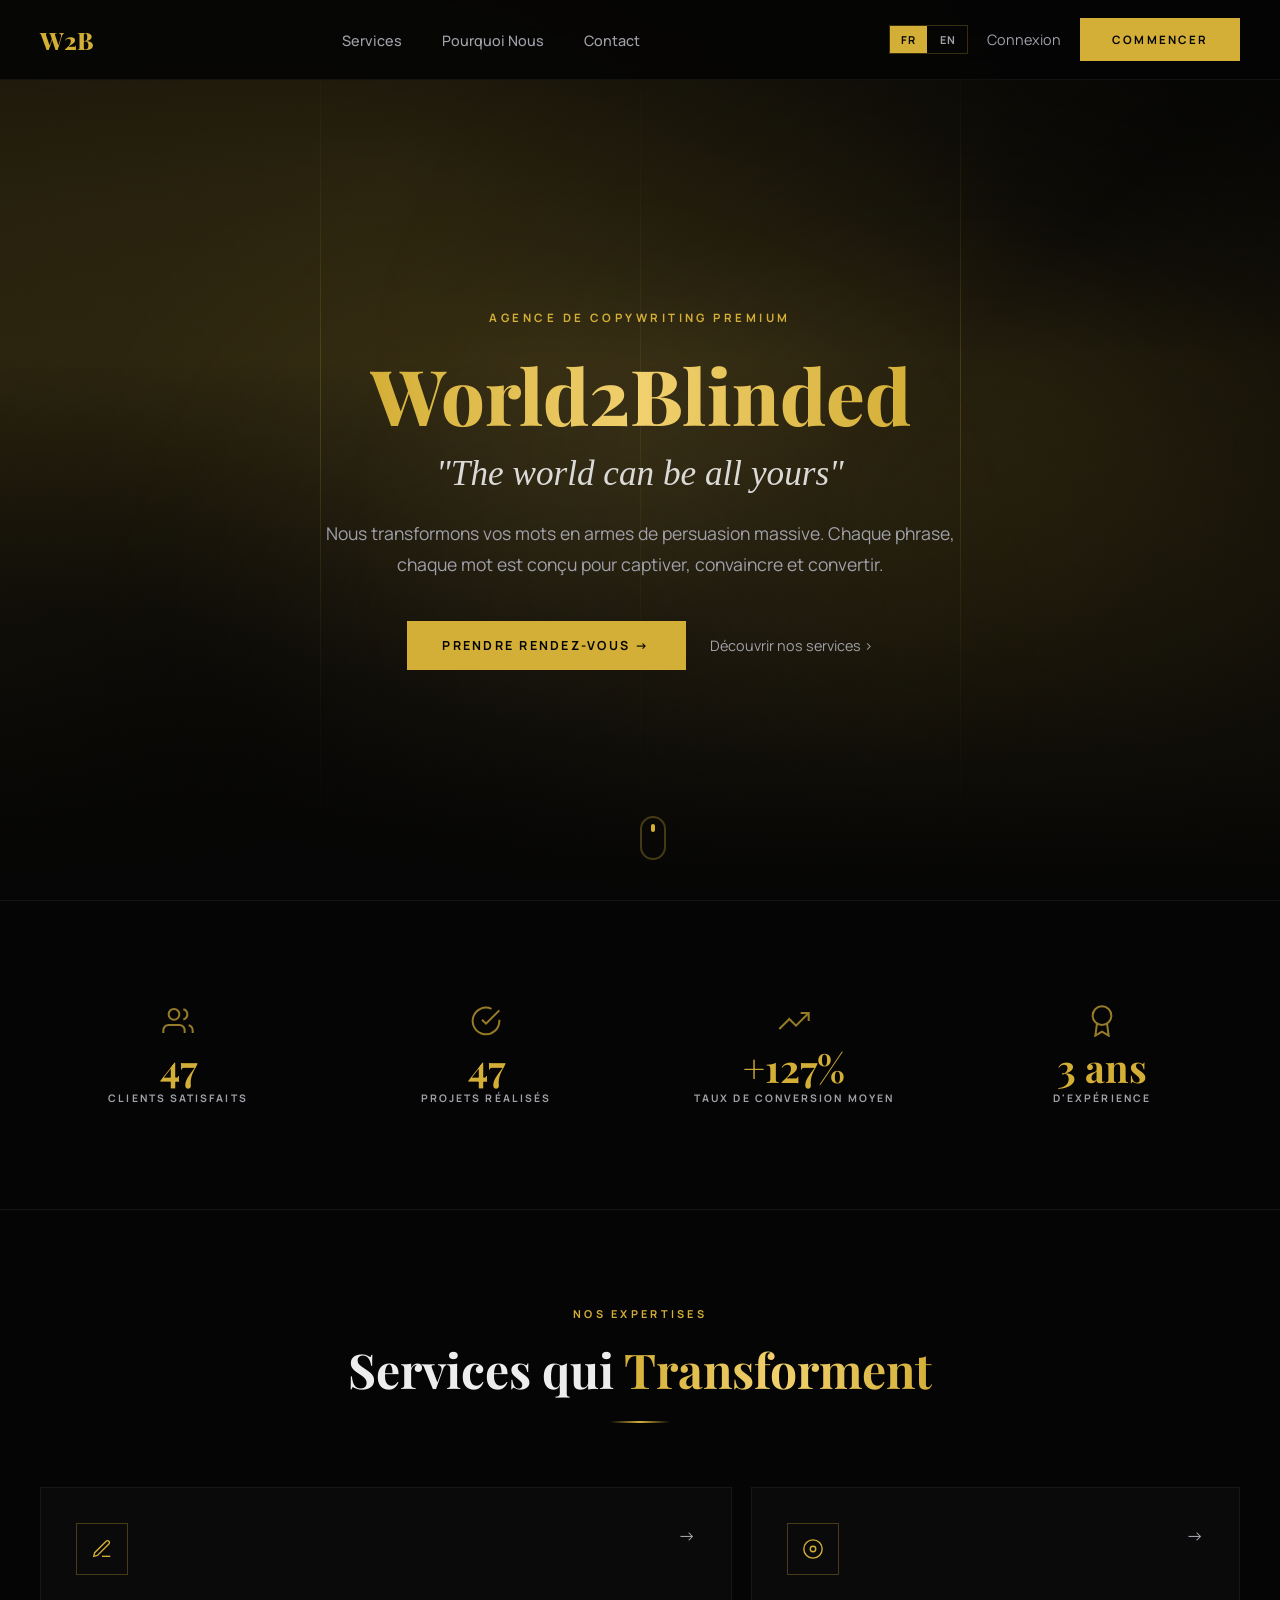
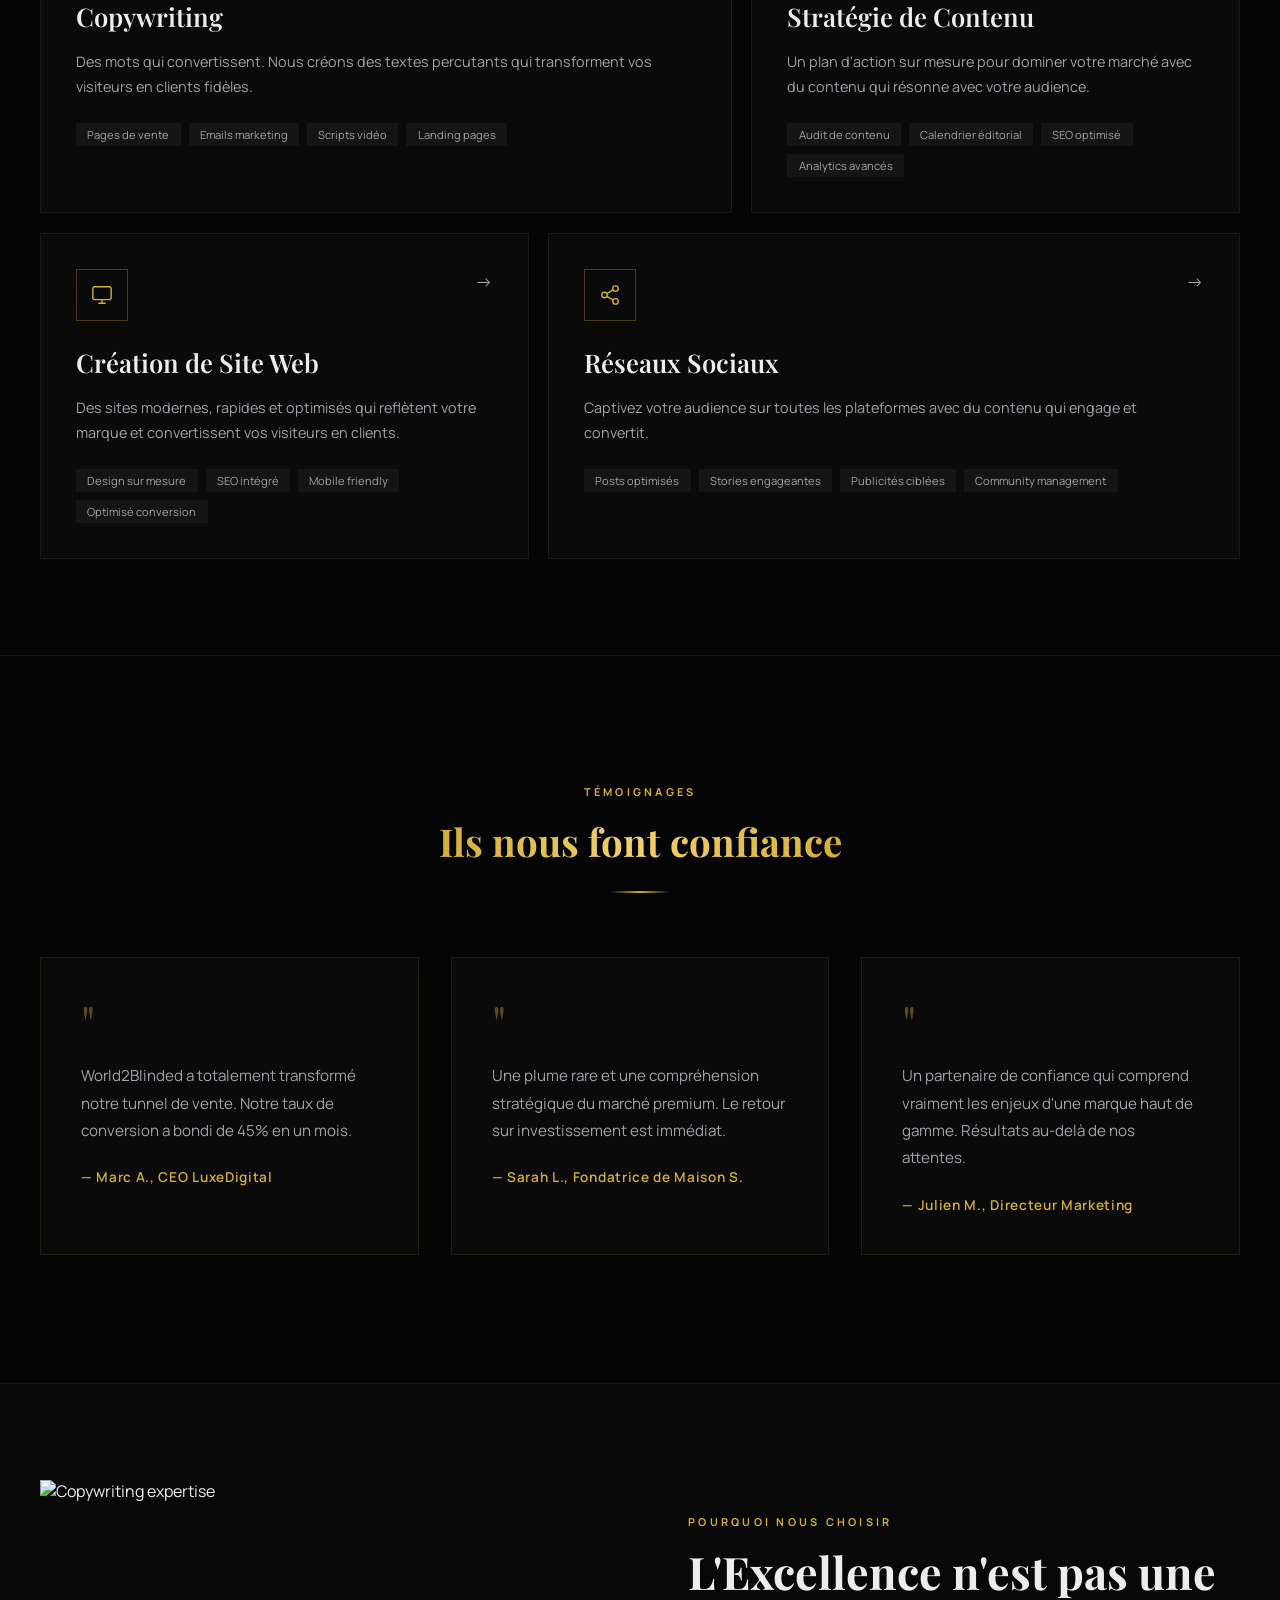
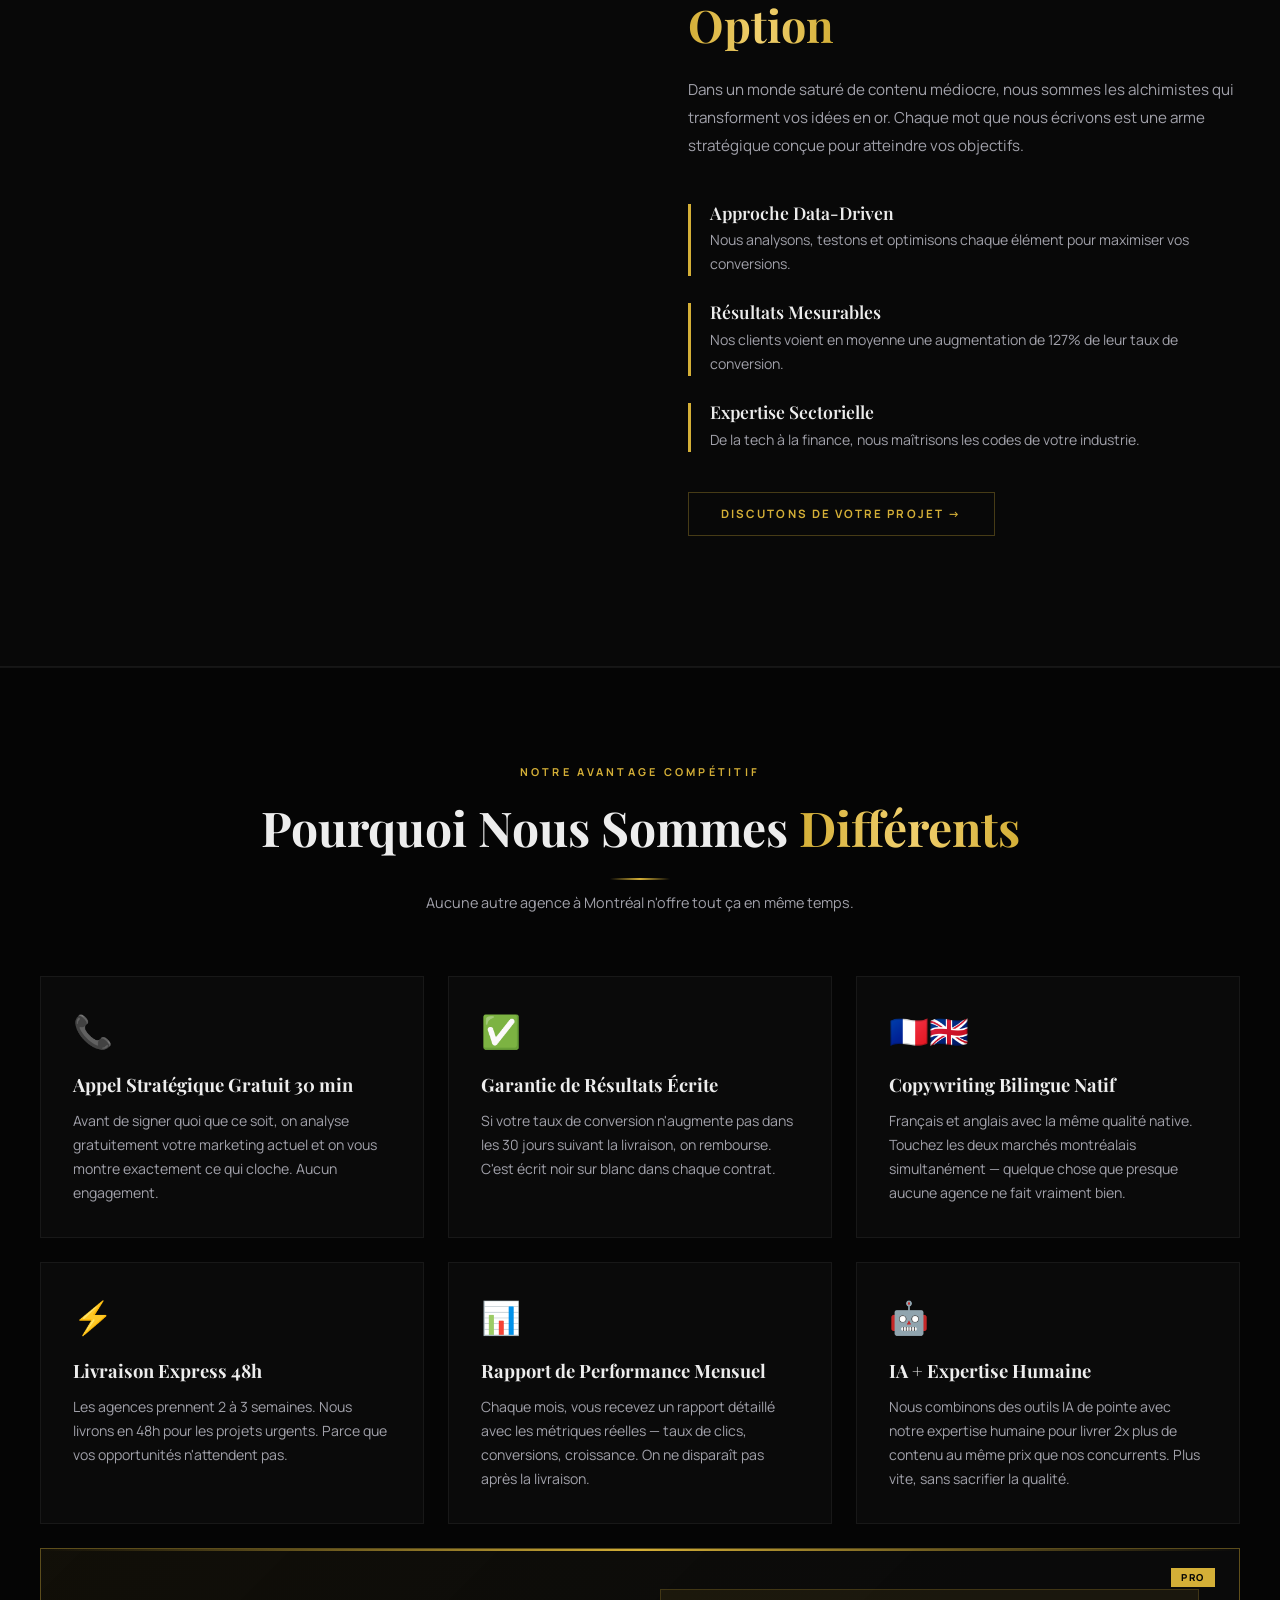
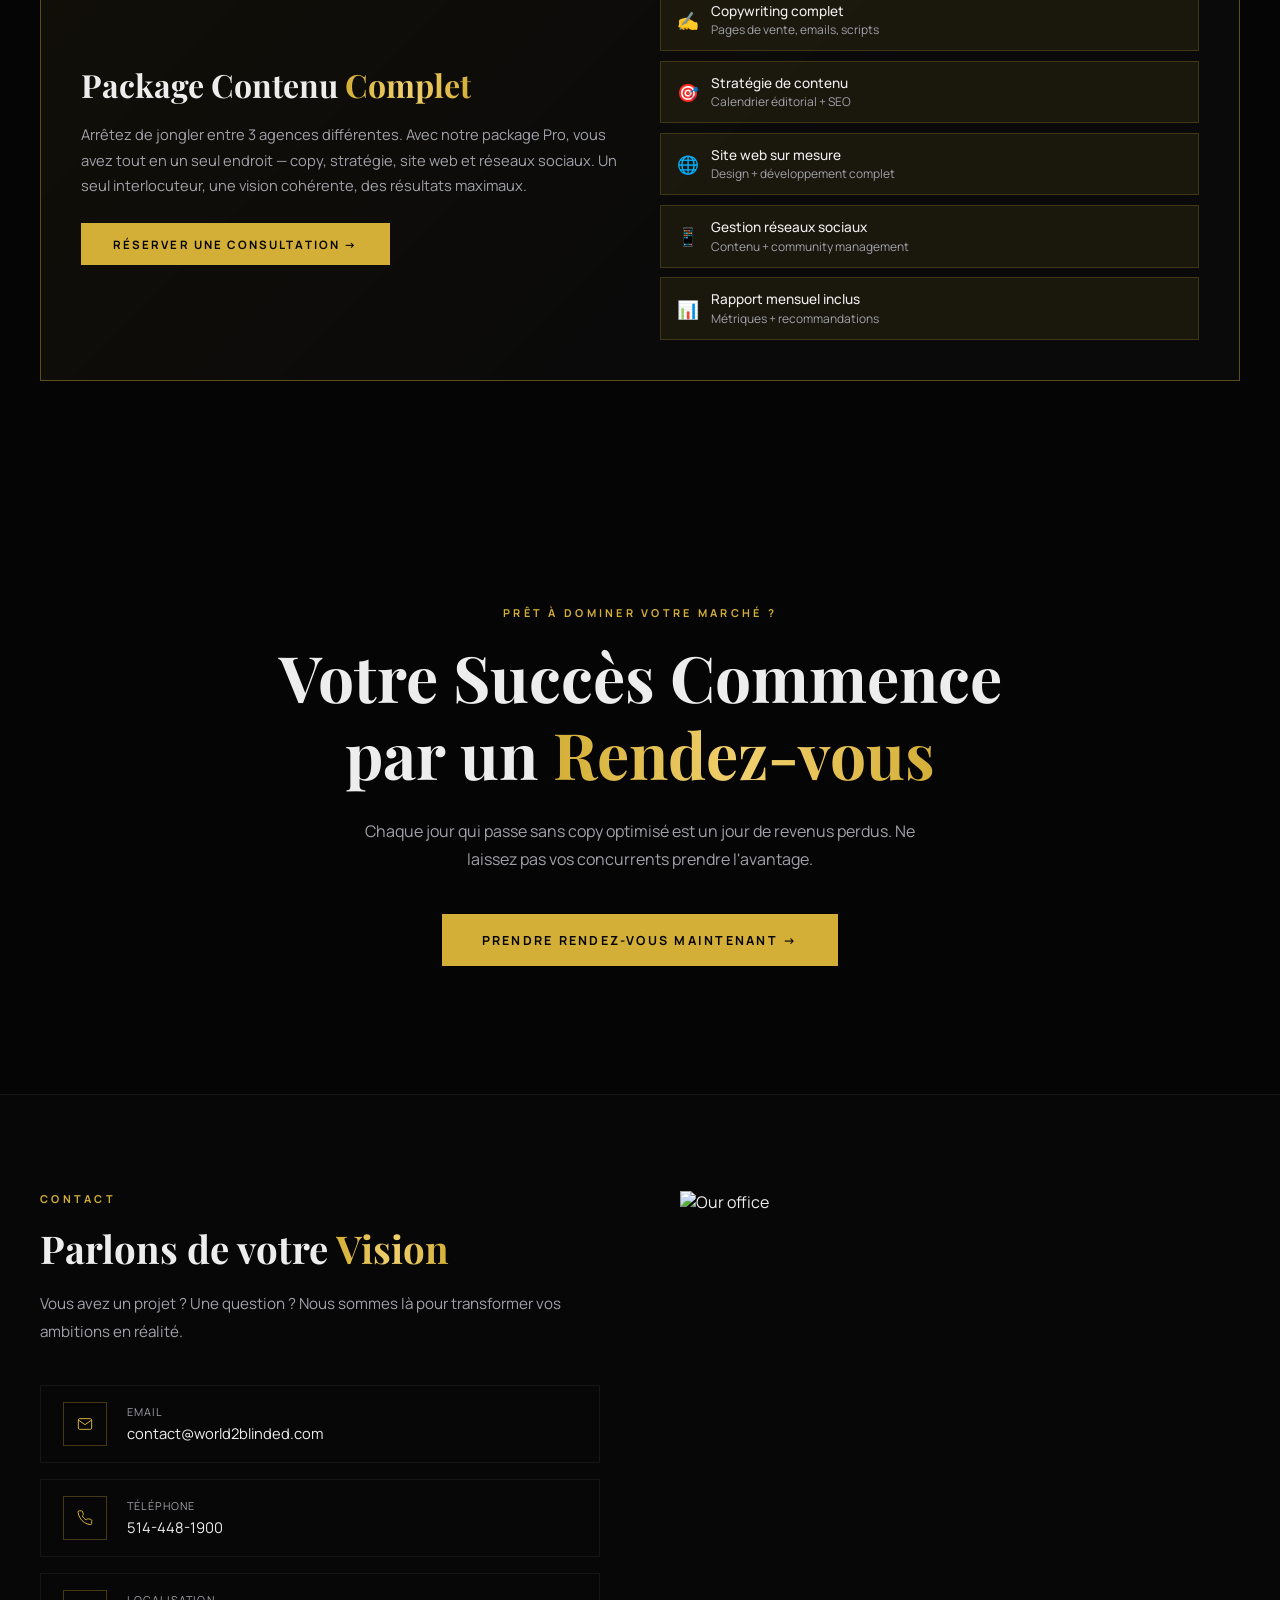
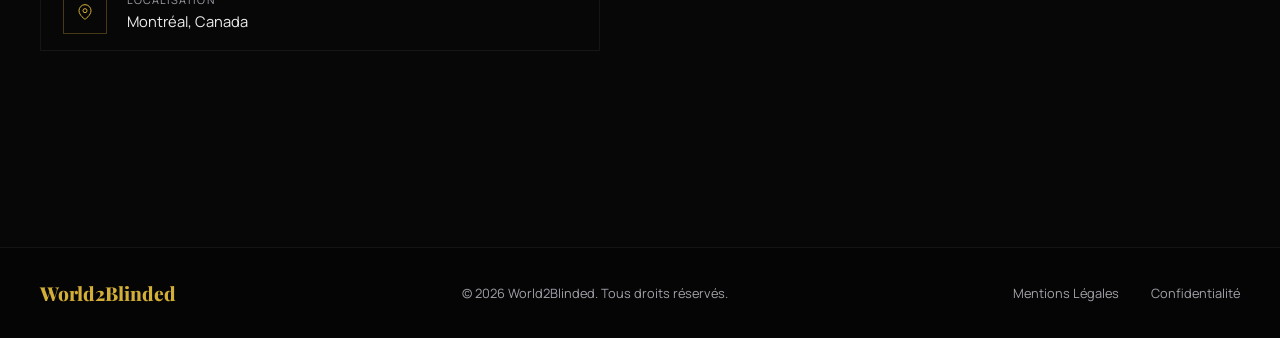
==== commit c196f64d: "Rename world2blinded (7).html to index.html" ====
--- a/index.html
+++ b/index.html
@@ -607,8 +607,8 @@
       <div class="lang-divider"></div>
       <button class="lang-btn" onclick="setLang('en')">EN</button>
     </div>
-    <a href="#" onclick="navigate('dashboard');return false;" class="nav-login" data-fr="Connexion" data-en="Login">Connexion</a>
-    <a href="#" onclick="navigate('dashboard');return false;" class="btn-primary" data-fr="COMMENCER" data-en="GET STARTED">COMMENCER</a>
+    <a href="dashboard.html" class="nav-login" data-fr="Connexion" data-en="Login">Connexion</a>
+    <a href="dashboard.html" class="btn-primary" data-fr="COMMENCER" data-en="GET STARTED">COMMENCER</a>
   </div>
 </nav>
 
@@ -631,7 +631,7 @@
     <p class="hero-subtitle">"The world can be all yours"</p>
     <p class="hero-desc" data-fr="Nous transformons vos mots en armes de persuasion massive. Chaque phrase, chaque mot est conçu pour captiver, convaincre et convertir." data-en="We transform your words into powerful persuasion tools. Every sentence, every word is designed to captivate, convince and convert.">Nous transformons vos mots en armes de persuasion massive. Chaque phrase, chaque mot est conçu pour captiver, convaincre et convertir.</p>
     <div class="hero-btns">
-      <a href="#" onclick="navigate('dashboard');return false;" class="btn-primary" style="padding:1rem 2.2rem;font-size:0.78rem;" data-fr="PRENDRE RENDEZ-VOUS →" data-en="TAKE AN APPOINTMENT →">PRENDRE RENDEZ-VOUS →</a>
+      <a href="dashboard.html" class="btn-primary" style="padding:1rem 2.2rem;font-size:0.78rem;" data-fr="PRENDRE RENDEZ-VOUS →" data-en="TAKE AN APPOINTMENT →">PRENDRE RENDEZ-VOUS →</a>
       <a href="#services" class="btn-ghost-link" data-fr="Découvrir nos services ›" data-en="Discover our services ›">Découvrir nos services ›</a>
     </div>
   </div>
@@ -673,7 +673,7 @@
       <div class="gold-line" style="margin:0 auto;"></div>
     </div>
     <div class="services-bento">
-      <a href="#" onclick="navigate('copywriting');return false;" class="svc-card wide">
+      <a href="service-copywriting.html" class="svc-card wide">
         <div class="svc-card-head">
           <div class="svc-icon-box"><svg width="22" height="22" fill="none" stroke="currentColor" stroke-width="1.5" viewBox="0 0 24 24"><path d="M12 20h9"/><path d="M16.5 3.5a2.121 2.121 0 0 1 3 3L7 19l-4 1 1-4L16.5 3.5z"/></svg></div>
           <span class="svc-arrow">→</span>
@@ -687,7 +687,7 @@
           <span class="svc-tag" data-fr="Landing pages" data-en="Landing pages">Landing pages</span>
         </div>
       </a>
-      <a href="#" onclick="navigate('strategie');return false;" class="svc-card narrow">
+      <a href="service-strategie.html" class="svc-card narrow">
         <div class="svc-card-head">
           <div class="svc-icon-box"><svg width="22" height="22" fill="none" stroke="currentColor" stroke-width="1.5" viewBox="0 0 24 24"><circle cx="12" cy="12" r="10"/><circle cx="12" cy="12" r="3"/></svg></div>
           <span class="svc-arrow">→</span>
@@ -701,7 +701,7 @@
           <span class="svc-tag" data-fr="Analytics avancés" data-en="Advanced analytics">Analytics avancés</span>
         </div>
       </a>
-      <a href="#" onclick="navigate('siteweb');return false;" class="svc-card narrow">
+      <a href="service-siteweb.html" class="svc-card narrow">
         <div class="svc-card-head">
           <div class="svc-icon-box"><svg width="22" height="22" fill="none" stroke="currentColor" stroke-width="1.5" viewBox="0 0 24 24"><rect x="2" y="3" width="20" height="14" rx="2"/><path d="M8 21h8M12 17v4"/></svg></div>
           <span class="svc-arrow">→</span>
@@ -715,7 +715,7 @@
           <span class="svc-tag" data-fr="Optimisé conversion" data-en="Conversion optimized">Optimisé conversion</span>
         </div>
       </a>
-      <a href="#" onclick="navigate('reseaux');return false;" class="svc-card wide">
+      <a href="service-reseaux.html" class="svc-card wide">
         <div class="svc-card-head">
           <div class="svc-icon-box"><svg width="22" height="22" fill="none" stroke="currentColor" stroke-width="1.5" viewBox="0 0 24 24"><circle cx="18" cy="5" r="3"/><circle cx="6" cy="12" r="3"/><circle cx="18" cy="19" r="3"/><line x1="8.59" y1="13.51" x2="15.42" y2="17.49"/><line x1="15.41" y1="6.51" x2="8.59" y2="10.49"/></svg></div>
           <span class="svc-arrow">→</span>
@@ -792,7 +792,7 @@
           </div>
         </div>
       </div>
-      <a href="#" onclick="navigate('dashboard');return false;" class="btn-secondary" data-fr="DISCUTONS DE VOTRE PROJET →" data-en="LET'S DISCUSS YOUR PROJECT →">DISCUTONS DE VOTRE PROJET →</a>
+      <a href="dashboard.html" class="btn-secondary" data-fr="DISCUTONS DE VOTRE PROJET →" data-en="LET'S DISCUSS YOUR PROJECT →">DISCUTONS DE VOTRE PROJET →</a>
     </div>
   </div>
 </section>
@@ -854,7 +854,7 @@
       <div class="diff-pro-left">
         <h3 data-fr="Package Contenu <span class='gold-gradient'>Complet</span>" data-en="Complete Content <span class='gold-gradient'>Package</span>">Package Contenu <span class="gold-gradient">Complet</span></h3>
         <p data-fr="Arrêtez de jongler entre 3 agences différentes. Avec notre package Pro, vous avez tout en un seul endroit — copy, stratégie, site web et réseaux sociaux. Un seul interlocuteur, une vision cohérente, des résultats maximaux." data-en="Stop juggling between 3 different agencies. With our Pro package, you have everything in one place — copy, strategy, website and social media. One contact, one coherent vision, maximum results.">Arrêtez de jongler entre 3 agences différentes. Avec notre package Pro, vous avez tout en un seul endroit — copy, stratégie, site web et réseaux sociaux. Un seul interlocuteur, une vision cohérente, des résultats maximaux.</p>
-        <a href="#" onclick="navigate('dashboard');return false;" class="btn-primary" style="font-size:0.72rem;" data-fr="RÉSERVER UNE CONSULTATION →" data-en="BOOK A CONSULTATION →">RÉSERVER UNE CONSULTATION →</a>
+        <a href="dashboard.html" class="btn-primary" style="font-size:0.72rem;" data-fr="RÉSERVER UNE CONSULTATION →" data-en="BOOK A CONSULTATION →">RÉSERVER UNE CONSULTATION →</a>
       </div>
       <div class="diff-pro-right">
         <div class="diff-pro-tag"><span class="diff-pro-tag-icon">✍️</span><div><span data-fr="Copywriting complet" data-en="Full Copywriting">Copywriting complet</span><small data-fr="Pages de vente, emails, scripts" data-en="Sales pages, emails, scripts">Pages de vente, emails, scripts</small></div></div>
@@ -876,7 +876,7 @@
     <span class="section-tag" data-fr="Prêt à dominer votre marché ?" data-en="Ready to dominate your market?">Prêt à dominer votre marché ?</span>
     <h2 data-fr="Votre Succès Commence par un <span class='gold-gradient'>Rendez-vous</span>" data-en="Your Success Starts with an <span class='gold-gradient'>Appointment</span>">Votre Succès Commence par un <span class="gold-gradient">Rendez-vous</span></h2>
     <p data-fr="Chaque jour qui passe sans copy optimisé est un jour de revenus perdus. Ne laissez pas vos concurrents prendre l'avantage." data-en="Every day without optimized copy is a day of lost revenue. Don't let your competitors get ahead.">Chaque jour qui passe sans copy optimisé est un jour de revenus perdus. Ne laissez pas vos concurrents prendre l'avantage.</p>
-    <a href="#" onclick="navigate('dashboard');return false;" class="btn-primary" style="padding:1.1rem 2.5rem;font-size:0.78rem;" data-fr="PRENDRE RENDEZ-VOUS MAINTENANT →" data-en="BOOK AN APPOINTMENT NOW →">PRENDRE RENDEZ-VOUS MAINTENANT →</a>
+    <a href="dashboard.html" class="btn-primary" style="padding:1.1rem 2.5rem;font-size:0.78rem;" data-fr="PRENDRE RENDEZ-VOUS MAINTENANT →" data-en="BOOK AN APPOINTMENT NOW →">PRENDRE RENDEZ-VOUS MAINTENANT →</a>
   </div>
 </section>
 
@@ -890,7 +890,7 @@
       <div class="contact-items">
         <div class="contact-item">
           <div class="contact-icon"><svg width="16" height="16" fill="none" stroke="currentColor" stroke-width="1.5" viewBox="0 0 24 24"><path d="M4 4h16c1.1 0 2 .9 2 2v12c0 1.1-.9 2-2 2H4c-1.1 0-2-.9-2-2V6c0-1.1.9-2 2-2z"/><polyline points="22,6 12,13 2,6"/></svg></div>
-          <div class="contact-text"><small>Email</small><span><a href="/cdn-cgi/l/email-protection#7a1915140e1b190e3a0d1508161e48181613141e1f1e54191517" style="color:var(--fg);text-decoration:none;"><span class="__cf_email__" data-cfemail="7b1814150f1a180f3b0c1409171f49191712151f1e1f55181416">[email&#160;protected]</span></a></span></div>
+          <div class="contact-text"><small>Email</small><span><a href="mailto:contact@world2blinded.com" style="color:var(--fg);text-decoration:none;">contact@world2blinded.com</a></span></div>
         </div>
         <div class="contact-item">
           <div class="contact-icon"><svg width="16" height="16" fill="none" stroke="currentColor" stroke-width="1.5" viewBox="0 0 24 24"><path d="M22 16.92v3a2 2 0 0 1-2.18 2 19.79 19.79 0 0 1-8.63-3.07A19.5 19.5 0 0 1 4.69 12a19.79 19.79 0 0 1-3.07-8.67A2 2 0 0 1 3.6 1.27h3a2 2 0 0 1 2 1.72c.13.96.36 1.9.7 2.81a2 2 0 0 1-.45 2.11L7.91 9a16 16 0 0 0 6 6l1.27-1.27a2 2 0 0 1 2.11-.45c.91.34 1.85.57 2.81.7A2 2 0 0 1 22 16.92z"/></svg></div>
@@ -925,7 +925,7 @@
 <!-- ═══ AUTH PAGE ═══ -->
 <div id="authPage">
   <div class="auth-left">
-    <a href="#" onclick="navigate('index');return false;" class="auth-back">← Retour au site</a>
+    <a href="index.html" class="auth-back">← Retour au site</a>
     <div class="auth-logo">World2<span>Blinded</span></div>
     <p class="auth-desc" id="authDesc">Connectez-vous à votre espace client</p>
     <div class="auth-error" id="authError"></div>
@@ -1153,9 +1153,9 @@
 
 
 <nav>
-  <a href="#" onclick="navigate('index');return false;" class="nav-logo">W2B</a>
-  <a href="#" onclick="navigate('index','#services');return false;" class="nav-back">← Retour aux services</a>
-  <a href="#" onclick="navigate('dashboard');return false;" class="btn-rdv">PRENDRE RDV →</a>
+  <a href="index.html" class="nav-logo">W2B</a>
+  <a href="index.html#services" class="nav-back">← Retour aux services</a>
+  <a href="dashboard.html" class="btn-rdv">PRENDRE RDV →</a>
 </nav>
 
 <section class="page-hero">
@@ -1168,7 +1168,7 @@
     <h1 class="hero-title"><span class="gold-gradient">Copywriting</span></h1>
     <p class="hero-desc">Nous créons des textes qui parlent directement à vos clients, déclenchent l'émotion et transforment chaque lecteur en acheteur. Du copywriting pensé pour vendre.</p>
     <div class="hero-actions">
-      <a href="#" onclick="navigate('dashboard');return false;" class="btn-rdv" style="padding:0.9rem 2rem;font-size:0.75rem;">PRENDRE RENDEZ-VOUS →</a>
+      <a href="dashboard.html" class="btn-rdv" style="padding:0.9rem 2rem;font-size:0.75rem;">PRENDRE RENDEZ-VOUS →</a>
     </div>
     
   </div>
@@ -1210,13 +1210,13 @@
   <div class="cta-bottom">
     <h2>Prêt à commencer votre projet <span class="gold-gradient">Copywriting</span> ?</h2>
     <p>Discutons de votre projet et voyons comment nos textes peuvent transformer vos visiteurs en clients.</p>
-    <a href="#" onclick="navigate('dashboard');return false;" class="btn-rdv" style="padding:0.9rem 2rem;font-size:0.75rem;">RÉSERVER UNE CONSULTATION →</a>
+    <a href="dashboard.html" class="btn-rdv" style="padding:0.9rem 2rem;font-size:0.75rem;">RÉSERVER UNE CONSULTATION →</a>
   </div>
 
 </div>
 
 <footer>
-  <a href="#" onclick="navigate('index');return false;" class="footer-logo">World2Blinded</a>
+  <a href="index.html" class="footer-logo">World2Blinded</a>
   <p>© 2026 World2Blinded. Tous droits réservés.</p>
 </footer>
 
@@ -1229,9 +1229,9 @@
 
 
 <nav>
-  <a href="#" onclick="navigate('index');return false;" class="nav-logo">W2B</a>
-  <a href="#" onclick="navigate('index','#services');return false;" class="nav-back">← Retour aux services</a>
-  <a href="#" onclick="navigate('dashboard');return false;" class="btn-rdv">PRENDRE RDV →</a>
+  <a href="index.html" class="nav-logo">W2B</a>
+  <a href="index.html#services" class="nav-back">← Retour aux services</a>
+  <a href="dashboard.html" class="btn-rdv">PRENDRE RDV →</a>
 </nav>
 
 <section class="page-hero">
@@ -1244,7 +1244,7 @@
     <h1 class="hero-title"><span class="gold-gradient">Stratégie de Contenu</span></h1>
     <p class="hero-desc">Publiez moins, impactez plus. Nous construisons votre stratégie de contenu de A à Z pour attirer, engager et convertir votre audience cible.</p>
     <div class="hero-actions">
-      <a href="#" onclick="navigate('dashboard');return false;" class="btn-rdv" style="padding:0.9rem 2rem;font-size:0.75rem;">PRENDRE RENDEZ-VOUS →</a>
+      <a href="dashboard.html" class="btn-rdv" style="padding:0.9rem 2rem;font-size:0.75rem;">PRENDRE RENDEZ-VOUS →</a>
     </div>
     
   </div>
@@ -1286,13 +1286,13 @@
   <div class="cta-bottom">
     <h2>Prêt à commencer votre projet <span class="gold-gradient">Stratégie de Contenu</span> ?</h2>
     <p>Commençons par un audit gratuit de votre présence en ligne pour identifier les meilleures opportunités pour votre business.</p>
-    <a href="#" onclick="navigate('dashboard');return false;" class="btn-rdv" style="padding:0.9rem 2rem;font-size:0.75rem;">RÉSERVER UNE CONSULTATION →</a>
+    <a href="dashboard.html" class="btn-rdv" style="padding:0.9rem 2rem;font-size:0.75rem;">RÉSERVER UNE CONSULTATION →</a>
   </div>
 
 </div>
 
 <footer>
-  <a href="#" onclick="navigate('index');return false;" class="footer-logo">World2Blinded</a>
+  <a href="index.html" class="footer-logo">World2Blinded</a>
   <p>© 2026 World2Blinded. Tous droits réservés.</p>
 </footer>
 
@@ -1305,9 +1305,9 @@
 
 
 <nav>
-  <a href="#" onclick="navigate('index');return false;" class="nav-logo">W2B</a>
-  <a href="#" onclick="navigate('index','#services');return false;" class="nav-back">← Retour aux services</a>
-  <a href="#" onclick="navigate('dashboard');return false;" class="btn-rdv">PRENDRE RDV →</a>
+  <a href="index.html" class="nav-logo">W2B</a>
+  <a href="index.html#services" class="nav-back">← Retour aux services</a>
+  <a href="dashboard.html" class="btn-rdv">PRENDRE RDV →</a>
 </nav>
 
 <section class="page-hero">
@@ -1320,7 +1320,7 @@
     <h1 class="hero-title"><span class="gold-gradient">Création de Site Web</span></h1>
     <p class="hero-desc">Un site web professionnel, rapide et optimisé qui incarne votre marque et transforme chaque visiteur en client potentiel. Conçu pour convertir.</p>
     <div class="hero-actions">
-      <a href="#" onclick="navigate('dashboard');return false;" class="btn-rdv" style="padding:0.9rem 2rem;font-size:0.75rem;">PRENDRE RENDEZ-VOUS →</a>
+      <a href="dashboard.html" class="btn-rdv" style="padding:0.9rem 2rem;font-size:0.75rem;">PRENDRE RENDEZ-VOUS →</a>
     </div>
     
   </div>
@@ -1362,13 +1362,13 @@
   <div class="cta-bottom">
     <h2>Prêt à commencer votre projet <span class="gold-gradient">Création de Site Web</span> ?</h2>
     <p>Votre site web est votre vitrine en ligne. Faisons-en un outil de vente puissant qui travaille pour vous 24h/24.</p>
-    <a href="#" onclick="navigate('dashboard');return false;" class="btn-rdv" style="padding:0.9rem 2rem;font-size:0.75rem;">RÉSERVER UNE CONSULTATION →</a>
+    <a href="dashboard.html" class="btn-rdv" style="padding:0.9rem 2rem;font-size:0.75rem;">RÉSERVER UNE CONSULTATION →</a>
   </div>
 
 </div>
 
 <footer>
-  <a href="#" onclick="navigate('index');return false;" class="footer-logo">World2Blinded</a>
+  <a href="index.html" class="footer-logo">World2Blinded</a>
   <p>© 2026 World2Blinded. Tous droits réservés.</p>
 </footer>
 
@@ -1381,9 +1381,9 @@
 
 
 <nav>
-  <a href="#" onclick="navigate('index');return false;" class="nav-logo">W2B</a>
-  <a href="#" onclick="navigate('index','#services');return false;" class="nav-back">← Retour aux services</a>
-  <a href="#" onclick="navigate('dashboard');return false;" class="btn-rdv">PRENDRE RDV →</a>
+  <a href="index.html" class="nav-logo">W2B</a>
+  <a href="index.html#services" class="nav-back">← Retour aux services</a>
+  <a href="dashboard.html" class="btn-rdv">PRENDRE RDV →</a>
 </nav>
 
 <section class="page-hero">
@@ -1396,7 +1396,7 @@
     <h1 class="hero-title"><span class="gold-gradient">Réseaux Sociaux</span></h1>
     <p class="hero-desc">Transformez vos réseaux sociaux en machine à générer des clients. Contenu stratégique, communauté engagée et publicités ciblées qui convertissent.</p>
     <div class="hero-actions">
-      <a href="#" onclick="navigate('dashboard');return false;" class="btn-rdv" style="padding:0.9rem 2rem;font-size:0.75rem;">PRENDRE RENDEZ-VOUS →</a>
+      <a href="dashboard.html" class="btn-rdv" style="padding:0.9rem 2rem;font-size:0.75rem;">PRENDRE RENDEZ-VOUS →</a>
     </div>
     
   </div>
@@ -1438,13 +1438,13 @@
   <div class="cta-bottom">
     <h2>Prêt à commencer votre projet <span class="gold-gradient">Réseaux Sociaux</span> ?</h2>
     <p>Vos réseaux sociaux ont le potentiel de devenir votre principal canal d'acquisition. Laissez-nous vous montrer comment.</p>
-    <a href="#" onclick="navigate('dashboard');return false;" class="btn-rdv" style="padding:0.9rem 2rem;font-size:0.75rem;">RÉSERVER UNE CONSULTATION →</a>
+    <a href="dashboard.html" class="btn-rdv" style="padding:0.9rem 2rem;font-size:0.75rem;">RÉSERVER UNE CONSULTATION →</a>
   </div>
 
 </div>
 
 <footer>
-  <a href="#" onclick="navigate('index');return false;" class="footer-logo">World2Blinded</a>
+  <a href="index.html" class="footer-logo">World2Blinded</a>
   <p>© 2026 World2Blinded. Tous droits réservés.</p>
 </footer>
 
@@ -1452,7 +1452,7 @@
 
 </div>
 
-<script data-cfasync="false" src="/cdn-cgi/scripts/5c5dd728/cloudflare-static/email-decode.min.js"></script><script>
+<script>
 /* ==================== DASHBOARD JS ==================== */
 // ── DATA ──
 const DB = { get: k => JSON.parse(localStorage.getItem('w2b_'+k)||'null'), set: (k,v) => localStorage.setItem('w2b_'+k,JSON.stringify(v)) };
@@ -2073,4 +2073,15 @@
   } else if (!path && hash) {
     e.preventDefault();
     e.stopPropagation();
-    var cur = document.querySelector(
+    var cur = document.querySelector(".w2b-page[style*=\"display:block\"]");
+    if (!cur) cur = document.getElementById("pg-index");
+    if (cur) {
+      var el = cur.querySelector(hash);
+      if (el) el.scrollIntoView({ behavior: "smooth" });
+    }
+  }
+}, true);
+</script>
+
+</body>
+</html>
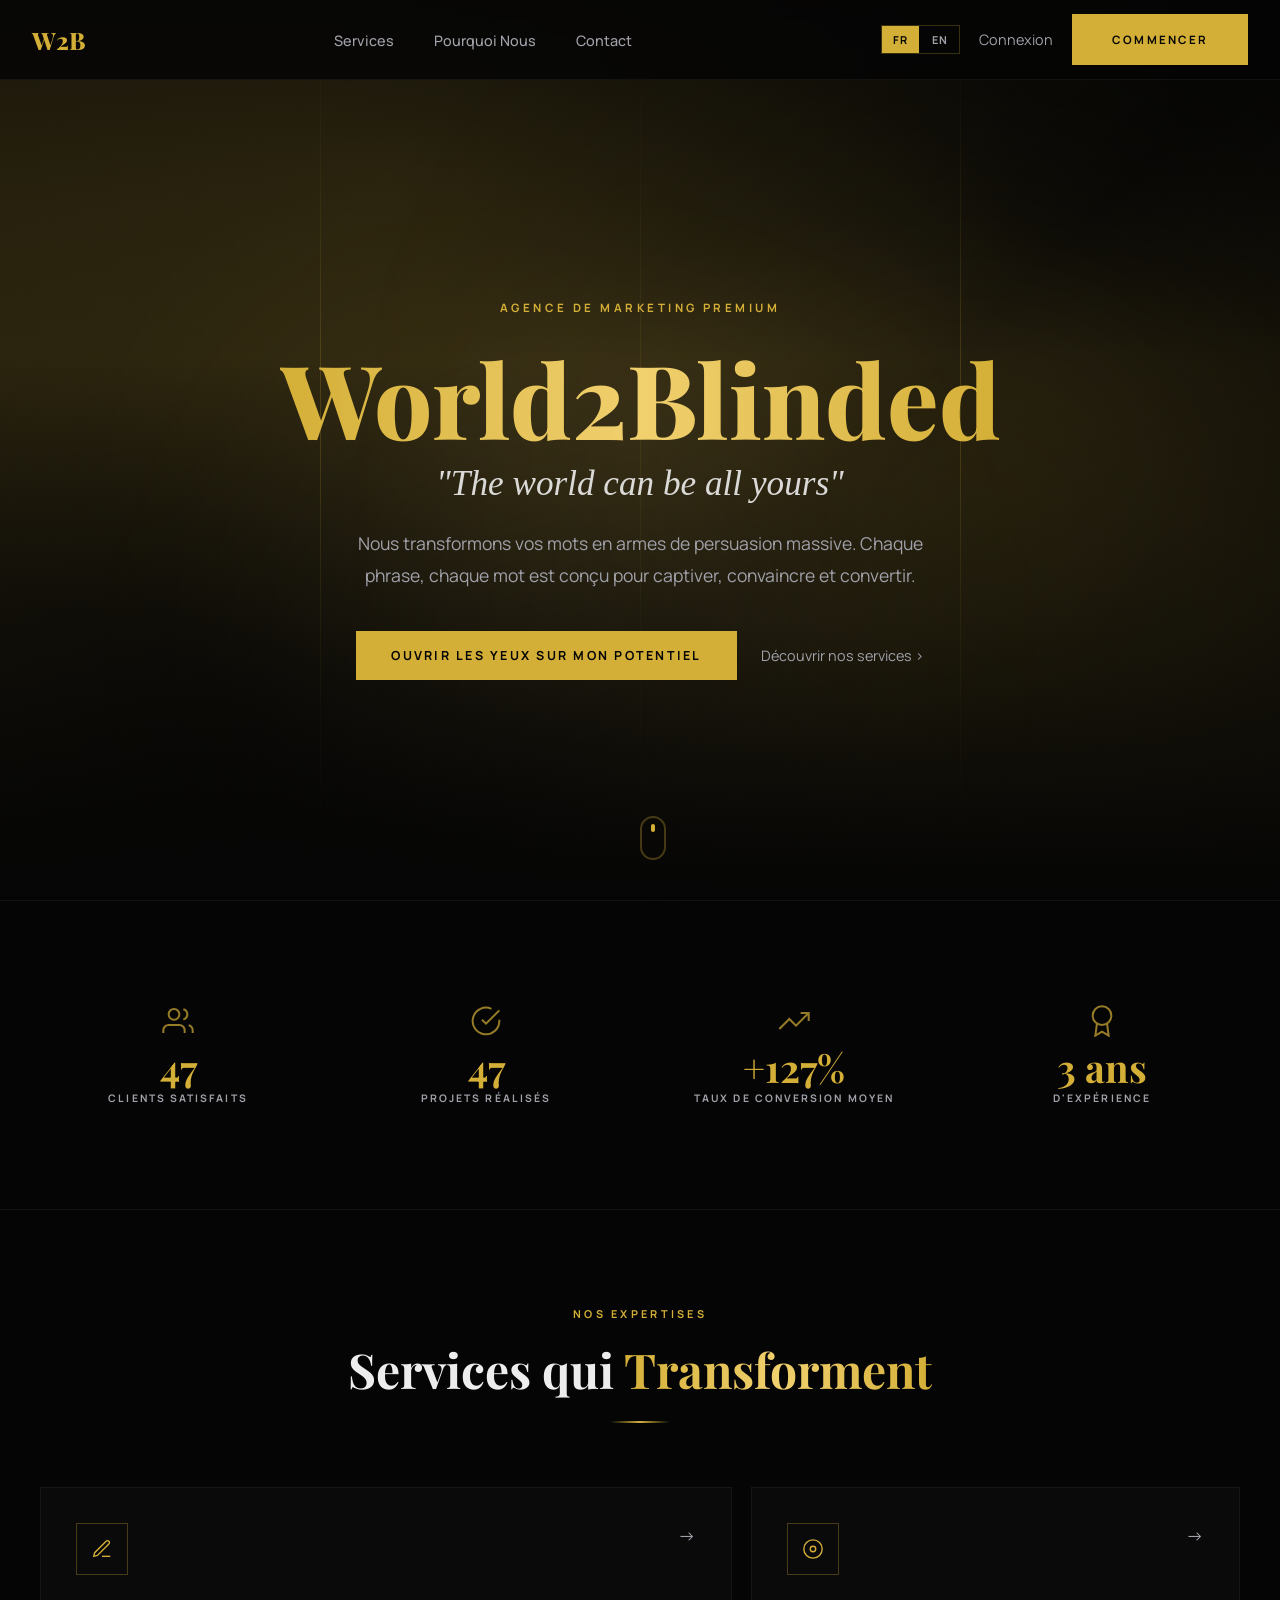
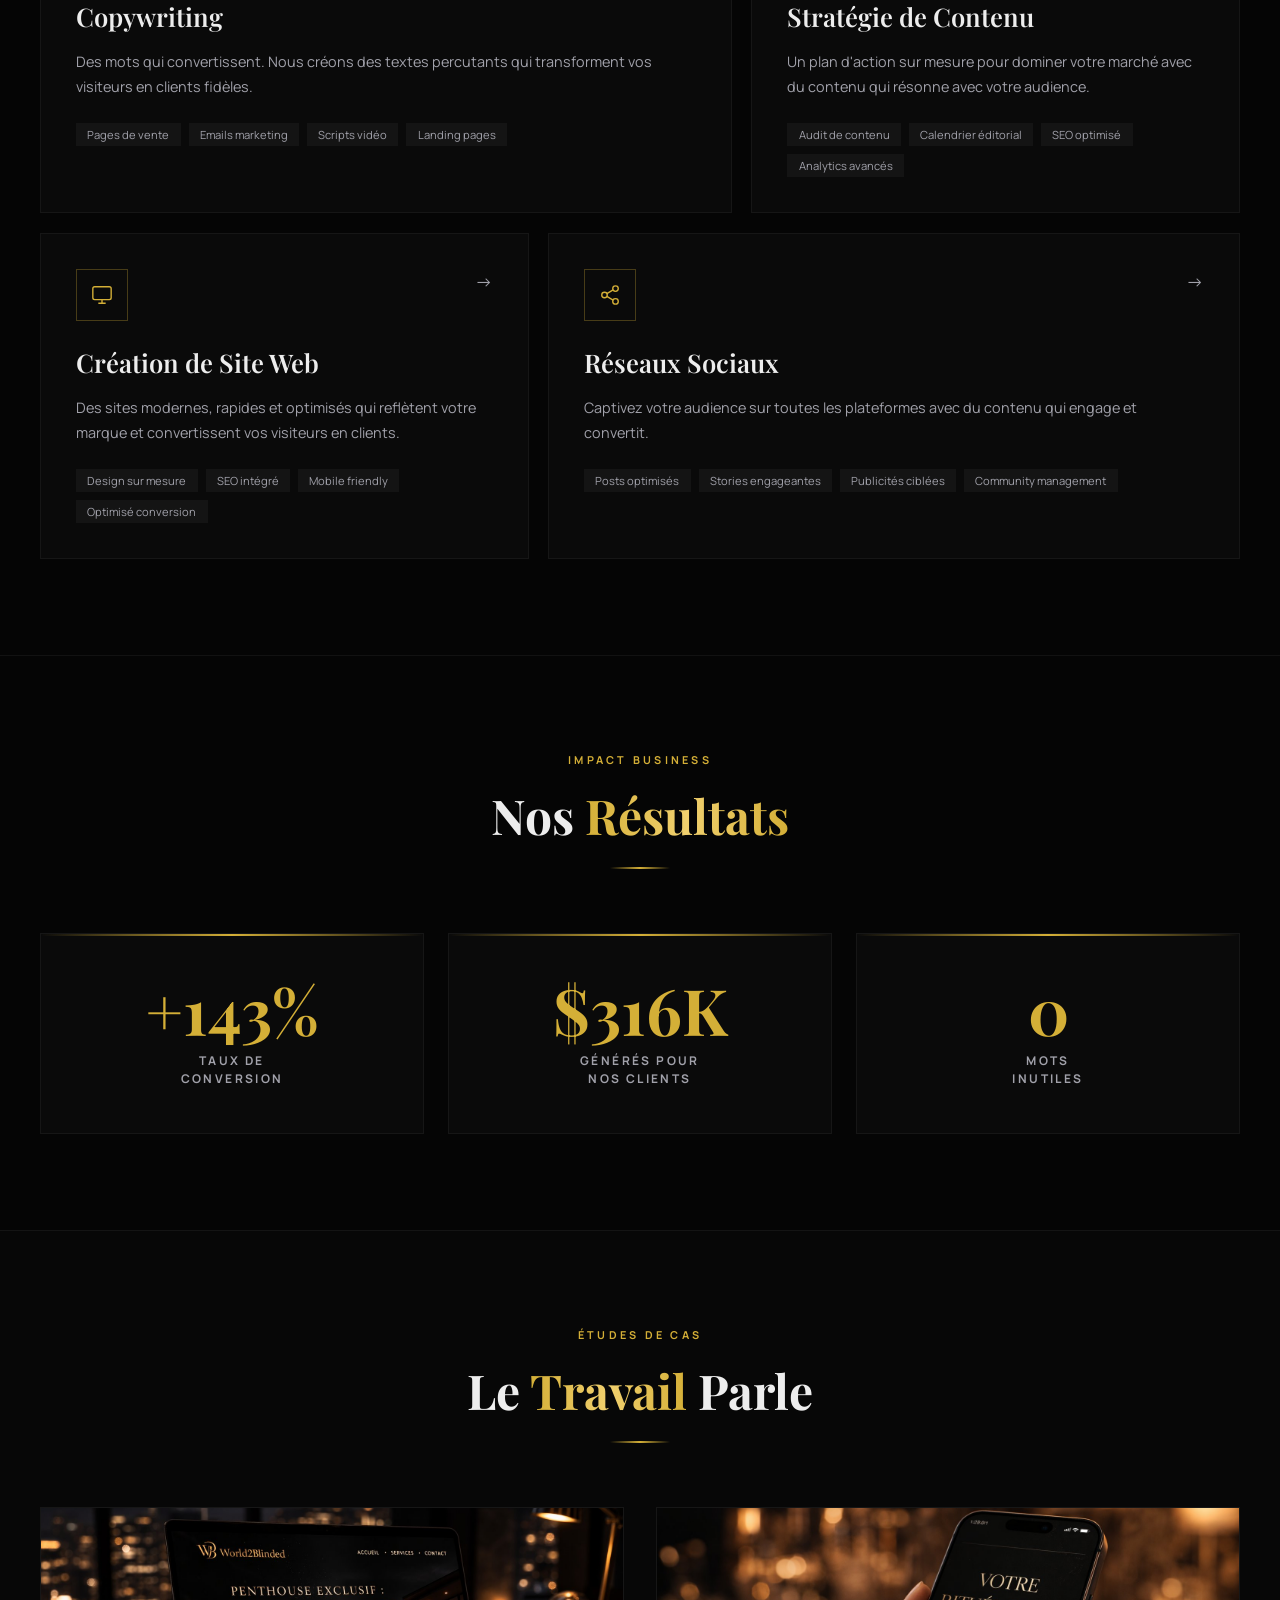
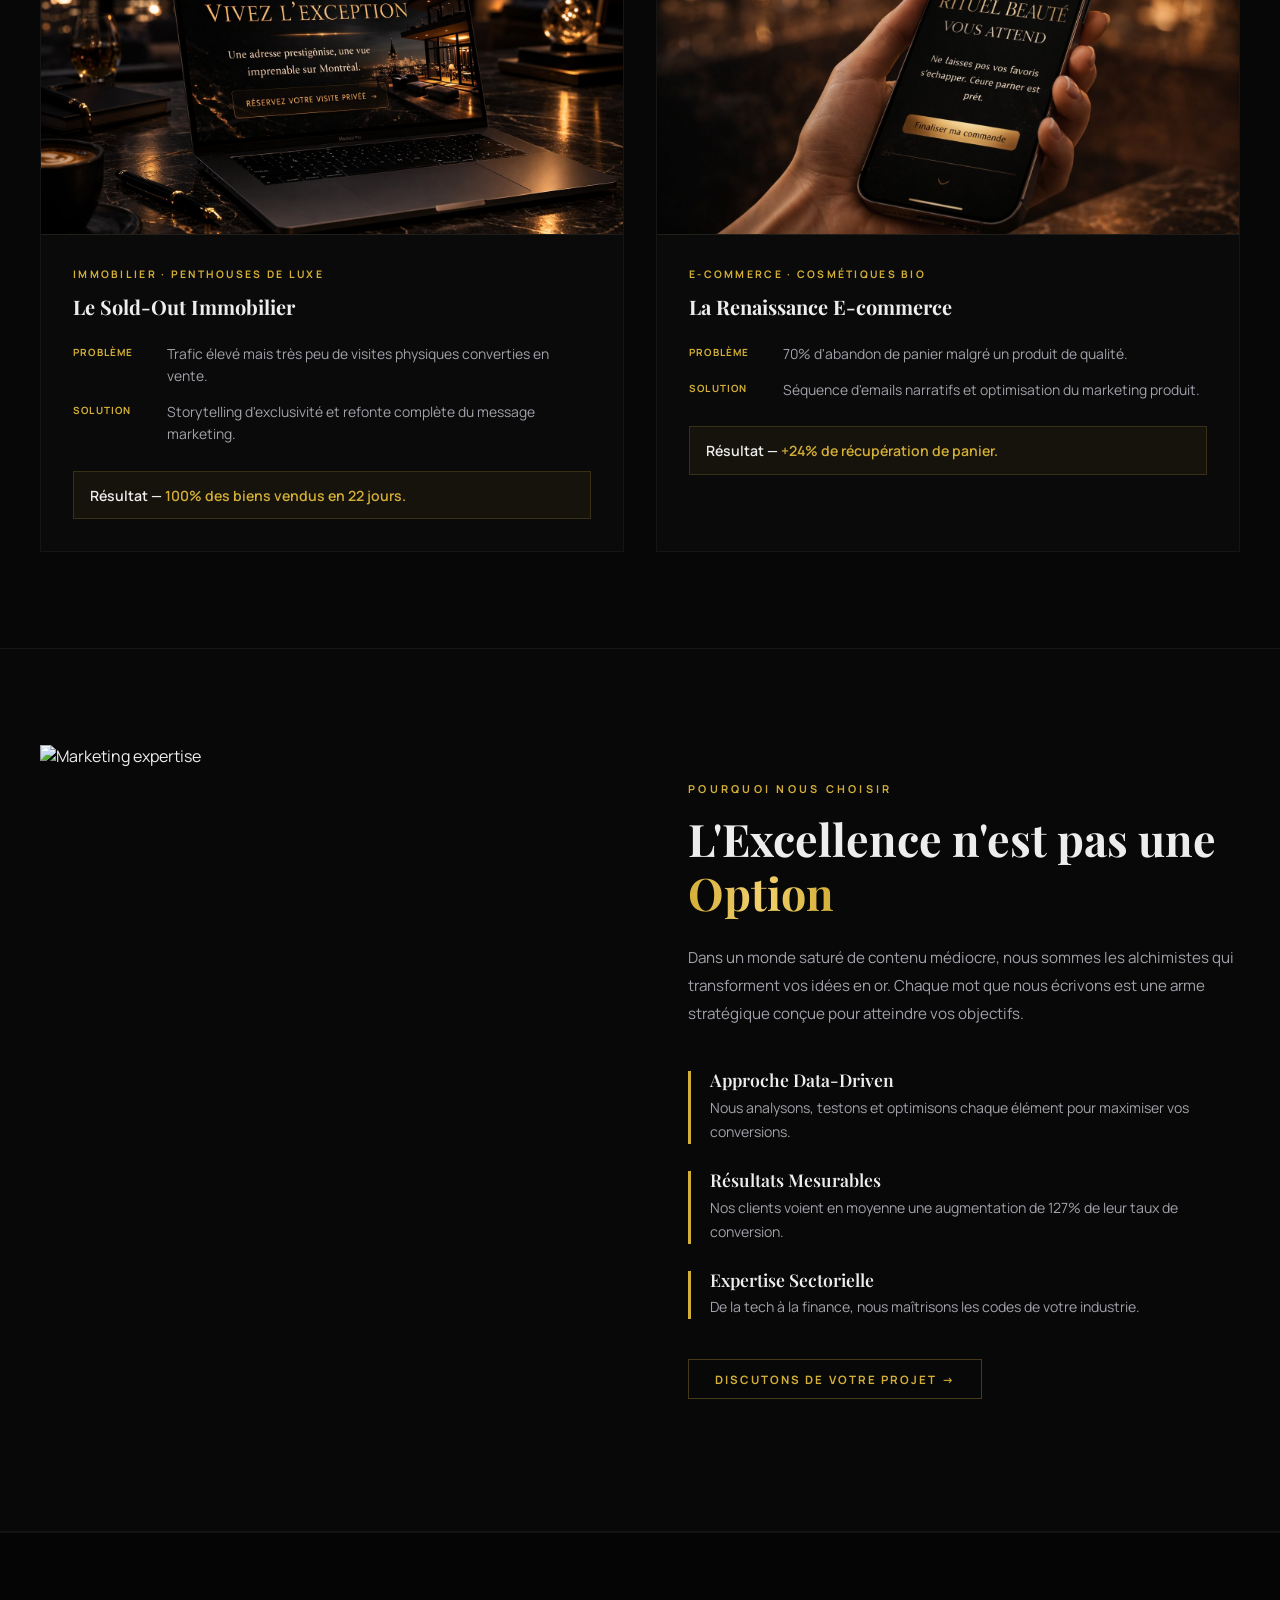
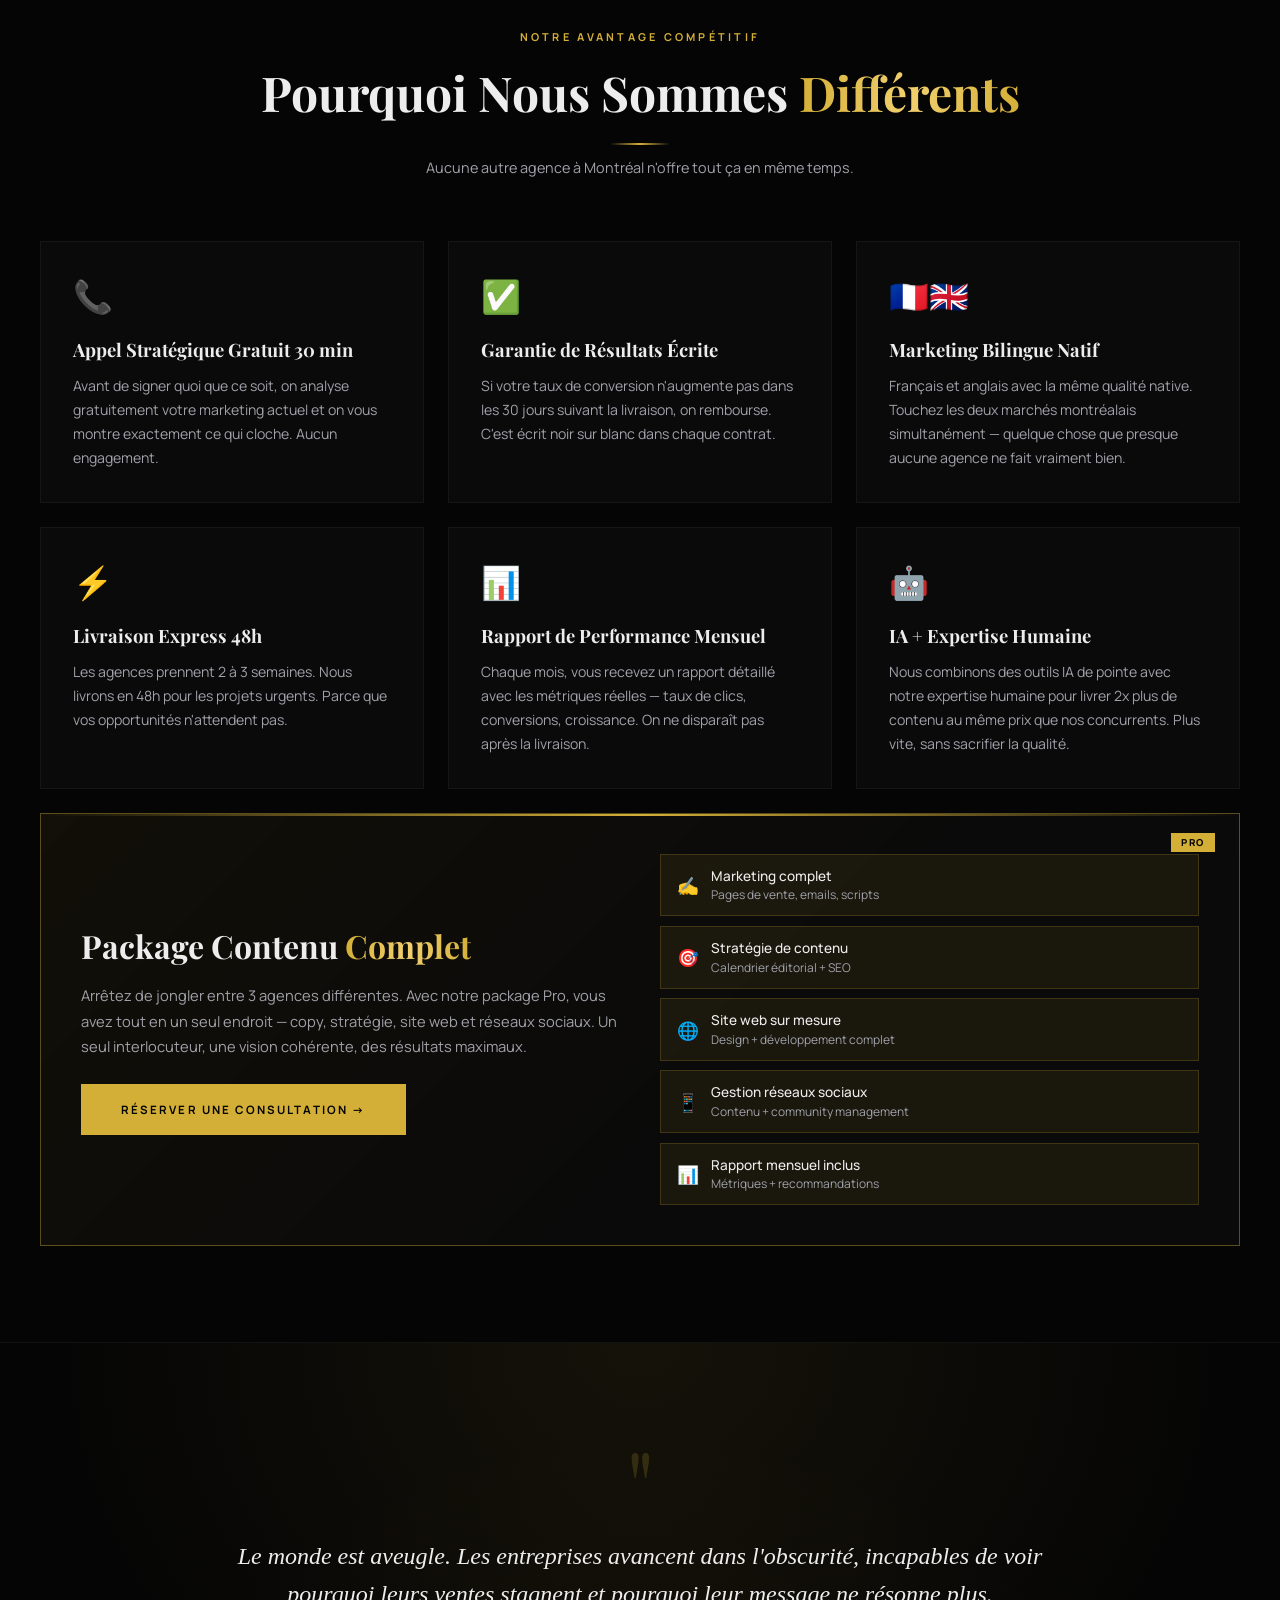
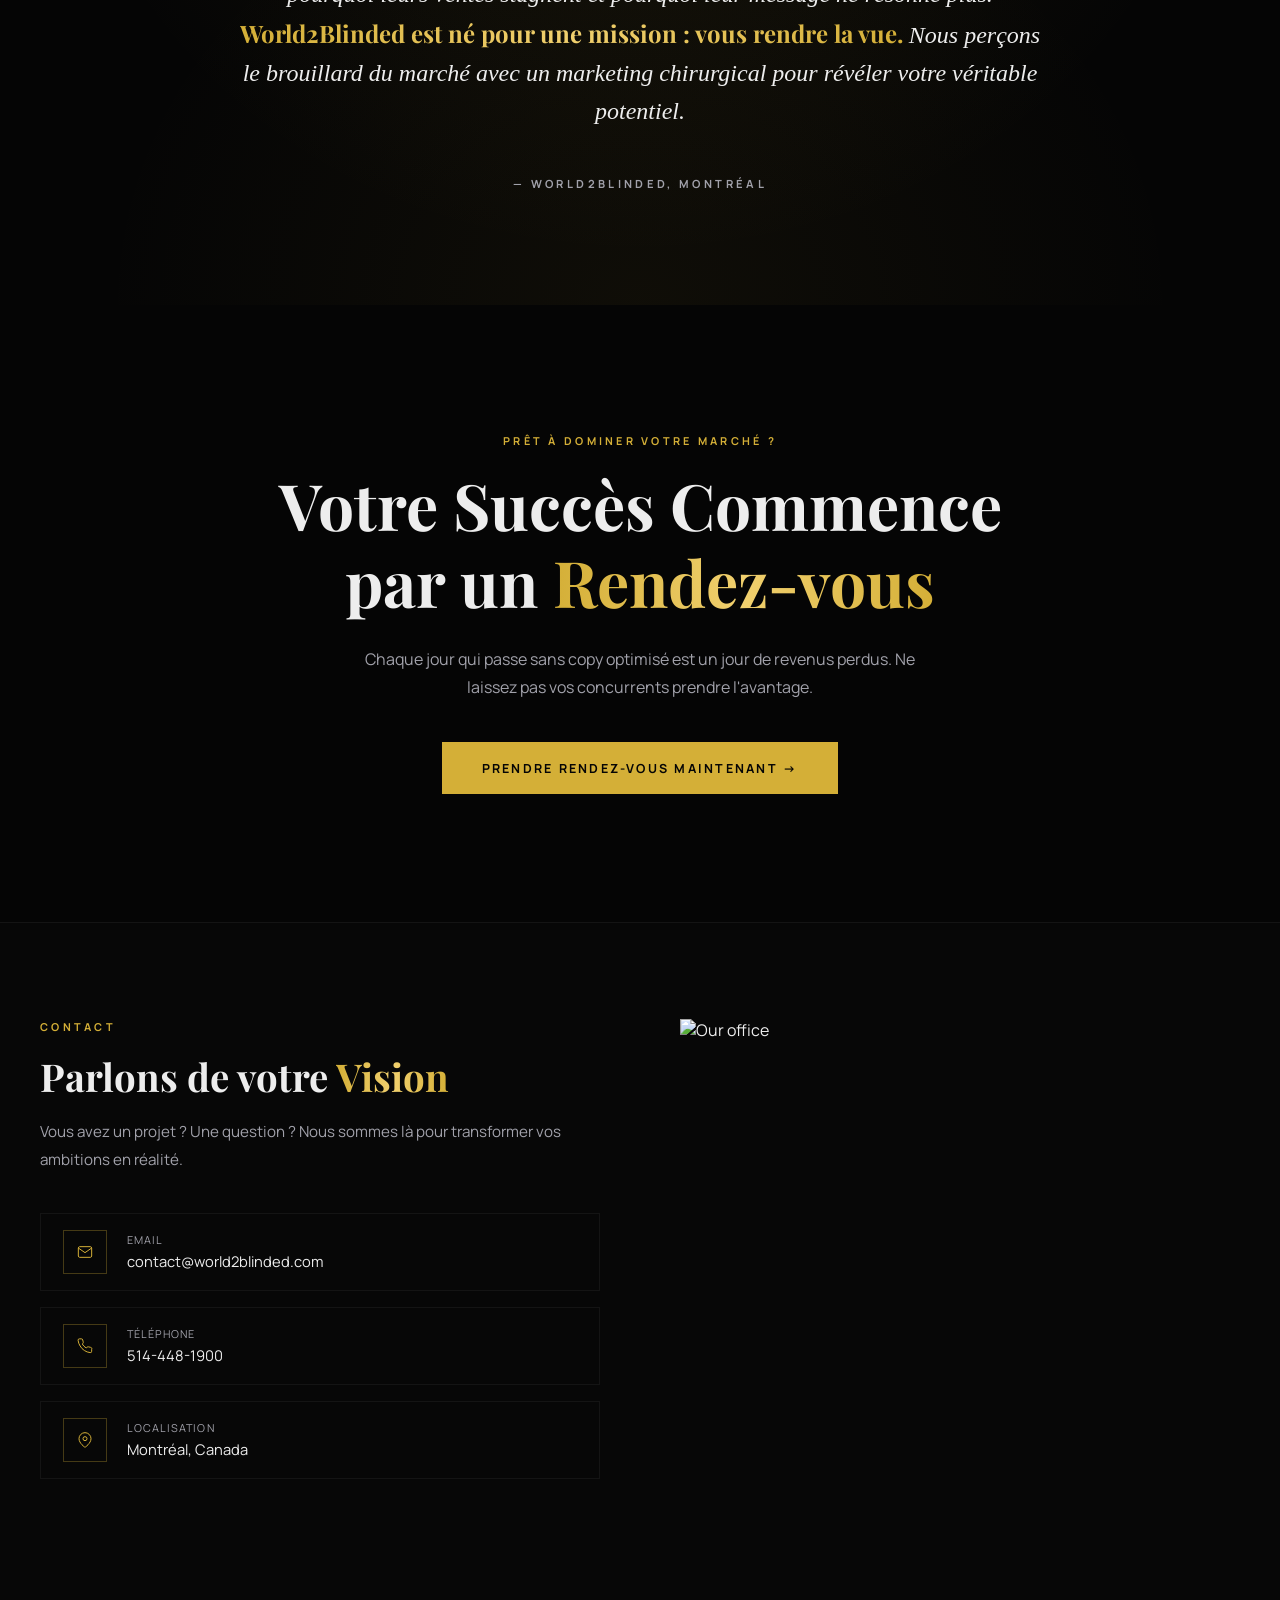
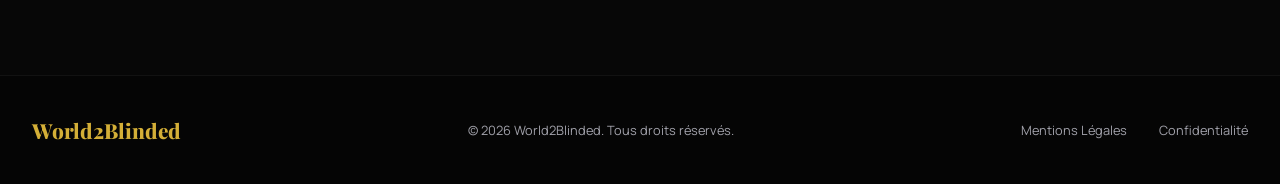
==== commit 306a5763: "Rename w2b_v3 (4).html to index.html" ====
--- a/index.html
+++ b/index.html
@@ -1,2087 +1,3138 @@
 <!DOCTYPE html>
 <html lang="fr">
 <head>
+  <!-- ============================================================
+       META & SEO
+  ============================================================ -->
   <meta charset="utf-8" />
   <meta name="viewport" content="width=device-width, initial-scale=1" />
-  <title>World2Blinded</title>
+  <meta name="description" content="World2Blinded — Agence de marketing premium à Montréal. Marketing, stratégie de contenu, création de site web et gestion des réseaux sociaux." />
+  <meta name="keywords" content="copywriting, agence marketing, stratégie de contenu, création site web, réseaux sociaux, Montréal" />
+  <meta name="author" content="World2Blinded" />
+  <meta name="robots" content="index, follow" />
+
+  <!-- Open Graph (Facebook / LinkedIn) -->
+  <meta property="og:type"        content="website" />
+  <meta property="og:url"         content="https://world2blinded.com/" />
+  <meta property="og:title"       content="World2Blinded — Agence de Marketing Premium" />
+  <meta property="og:description" content="Nous transformons vos mots en armes de persuasion massive. Chaque phrase est conçue pour captiver, convaincre et convertir." />
+  <meta property="og:image"       content="https://world2blinded.com/og-image.jpg" />
+
+  <!-- Twitter Card -->
+  <meta name="twitter:card"        content="summary_large_image" />
+  <meta name="twitter:title"       content="World2Blinded — Agence de Marketing Premium" />
+  <meta name="twitter:description" content="Marketing, stratégie de contenu, site web et réseaux sociaux — tout en un seul endroit." />
+
+  <title>World2Blinded — Agence de Marketing Premium | Montréal</title>
+
+  <!-- Canonical URL -->
+  <link rel="canonical" href="https://world2blinded.com/" />
+
+  <!-- ============================================================
+       FONTS
+  ============================================================ -->
   <link rel="preconnect" href="https://fonts.googleapis.com" />
+  <link href="https://fonts.googleapis.com/css2?family=Playfair+Display:ital,wght@0,400;0,600;0,800;1,400;1,600&family=Manrope:wght@300;400;500;600;700&family=JetBrains+Mono:wght@400;500&display=swap" rel="stylesheet" />
+
+  <!-- ============================================================
+       THIRD-PARTY SCRIPTS
+  ============================================================ -->
+
+  <!-- Google Sign-In SDK -->
   <script src="https://accounts.google.com/gsi/client" async defer></script>
+
+  <!-- EmailJS SDK + Initialization -->
   <script src="https://cdn.jsdelivr.net/npm/@emailjs/browser@4/dist/email.min.js"></script>
   <script>
-    (function(){
+    (function () {
       emailjs.init({ publicKey: "FcUAmlDy_1iSZmOLa" });
     })();
   </script>
-  <link href="https://fonts.googleapis.com/css2?family=Playfair+Display:ital,wght@0,400;0,600;0,800;1,400;1,600&family=Manrope:wght@300;400;500;600;700&family=JetBrains+Mono:wght@400;500&display=swap" rel="stylesheet" />
+
   <style>
 
-/* ==================== INDEX STYLES ==================== */
-
-    *, *::before, *::after { box-sizing: border-box; margin: 0; padding: 0; }
+    /* ==================================================
+       1. GLOBAL / RESET
+    ================================================== */
+
+    *, *::before, *::after {
+      box-sizing: border-box;
+      margin: 0;
+      padding: 0;
+    }
+
+    /* ==================================================
+       2. VARIABLES CSS
+    ================================================== */
+
     :root {
-      --bg: #050505; --card: #0A0A0A; --gold: #D4AF37;
-      --gold-light: #F1D06E; --gold-dark: #B8960C;
-      --fg: #EDEDED; --muted: hsl(240 5% 65%);
-      --border: rgba(255,255,255,0.05); --border-gold: rgba(212,175,55,0.2);
-    }
-    html { scroll-behavior: smooth; }
-    body { background: var(--bg); color: var(--fg); font-family: 'Manrope', sans-serif; overflow-x: hidden; -webkit-font-smoothing: antialiased; }
-    h1,h2,h3,h4,h5,h6 { font-family: 'Playfair Display', serif; }
-    ::selection { background: rgba(212,175,55,0.3); color: var(--fg); }
-    ::-webkit-scrollbar { width: 8px; } ::-webkit-scrollbar-track { background: var(--bg); }
-    ::-webkit-scrollbar-thumb { background: #27272A; } ::-webkit-scrollbar-thumb:hover { background: var(--gold); }
-
-    .gold-gradient { background: linear-gradient(to right, #D4AF37, #F1D06E, #D4AF37); -webkit-background-clip: text; -webkit-text-fill-color: transparent; background-clip: text; }
-    .gold-line { width: 60px; height: 2px; background: linear-gradient(90deg, transparent, var(--gold), transparent); }
-
-    /* ── LANG SWITCHER ── */
-    .lang-switcher {
-      display: flex; align-items: center; gap: 0;
-      border: 1px solid rgba(212,175,55,0.25); overflow: hidden;
-    }
-    .lang-btn {
-      background: transparent; border: none; color: var(--muted);
-      font-family: 'Manrope', sans-serif; font-size: 0.68rem; font-weight: 700;
-      letter-spacing: 0.1em; padding: 0.35rem 0.7rem; cursor: pointer;
-      transition: background 0.2s, color 0.2s;
-    }
-    .lang-btn.active { background: var(--gold); color: #050505; }
-    .lang-btn:not(.active):hover { color: var(--gold); }
-    .lang-divider { width: 1px; height: 100%; background: rgba(212,175,55,0.25); }
-
-    /* ── NAV ── */
+      --bg:          #050505;
+      --card:        #0A0A0A;
+      --card2:       #0F0F0F;
+      --gold:        #D4AF37;
+      --gold-light:  #F1D06E;
+      --gold-dark:   #B8960C;
+      --fg:          #EDEDED;
+      --muted:       hsl(240 5% 65%);
+      --border:      rgba(255, 255, 255, 0.05);
+      --border-gold: rgba(212, 175, 55, 0.2);
+    }
+
+    /* ==================================================
+       3. GLOBAL STYLES — base, typography, utilities
+    ================================================== */
+
+    html {
+      scroll-behavior: smooth;
+    }
+
+    body {
+      background: var(--bg);
+      color: var(--fg);
+      font-family: 'Manrope', sans-serif;
+      overflow-x: hidden;
+      -webkit-font-smoothing: antialiased;
+    }
+
+    h1, h2, h3, h4, h5, h6 {
+      font-family: 'Playfair Display', serif;
+    }
+
+    ::selection {
+      background: rgba(212, 175, 55, 0.3);
+      color: var(--fg);
+    }
+
+    ::-webkit-scrollbar { width: 8px; }
+    ::-webkit-scrollbar-track { background: var(--bg); }
+    ::-webkit-scrollbar-thumb { background: #27272A; }
+    ::-webkit-scrollbar-thumb:hover { background: var(--gold); }
+
+    /* ── Utility classes ── */
+    .gold-gradient {
+      background: linear-gradient(to right, #D4AF37, #F1D06E, #D4AF37);
+      -webkit-background-clip: text;
+      -webkit-text-fill-color: transparent;
+      background-clip: text;
+    }
+
+    .gold-line {
+      width: 60px;
+      height: 2px;
+      background: linear-gradient(90deg, transparent, var(--gold), transparent);
+    }
+
+    .gold-bar {
+      width: 60px;
+      height: 2px;
+      background: linear-gradient(90deg, transparent, var(--gold), transparent);
+      margin: 2rem 0;
+    }
+
+    /* ── Fade-in on scroll ── */
+    .fade-in {
+      opacity: 0;
+      transform: translateY(20px);
+      transition: opacity 0.8s ease-out, transform 0.8s ease-out;
+    }
+    .fade-in.visible {
+      opacity: 1;
+      transform: translateY(0);
+    }
+
+    /* ==================================================
+       ANIMATIONS — keyframes (referenced throughout)
+    ================================================== */
+
+    @keyframes fadeUp {
+      from { opacity: 0; transform: translateY(25px); }
+      to   { opacity: 1; transform: translateY(0); }
+    }
+
+    /* ==================================================
+       4. LAYOUT — navbar, sections, containers, footer
+    ================================================== */
+
+    /* ── Section structure ── */
+    .section-inner   { max-width: 1200px; margin: 0 auto; }
+    .section-header  { text-align: center; margin-bottom: 4rem; }
+    .section-tag     { font-size: 0.68rem; font-weight: 700; letter-spacing: 0.3em; text-transform: uppercase; color: var(--gold); display: block; margin-bottom: 1rem; }
+    .section-title   { font-family: 'Playfair Display', serif; font-size: clamp(2rem, 4vw, 3rem); font-weight: 700; margin-bottom: 1.2rem; }
+
+    /* ── Buttons ── */
+    .btn-primary {
+      background: var(--gold);
+      color: #050505;
+      border: none;
+      padding: 18px 40px;
+      font-family: 'Manrope', sans-serif;
+      font-size: 0.72rem;
+      font-weight: 700;
+      letter-spacing: 0.18em;
+      text-transform: uppercase;
+      cursor: pointer;
+      text-decoration: none;
+      display: inline-flex;
+      align-items: center;
+      gap: 0.5rem;
+      transition: background-color 0.3s ease, transform 0.15s, box-shadow 0.2s;
+    }
+    .btn-primary:hover {
+      background: var(--gold-light);
+      transform: translateY(-1px);
+      box-shadow: 0 8px 20px rgba(212, 175, 55, 0.25);
+    }
+
+    .btn-secondary {
+      background: transparent;
+      color: var(--gold);
+      border: 1px solid rgba(212, 175, 55, 0.3);
+      padding: 0.7rem 1.6rem;
+      font-family: 'Manrope', sans-serif;
+      font-size: 0.72rem;
+      font-weight: 700;
+      letter-spacing: 0.18em;
+      text-transform: uppercase;
+      cursor: pointer;
+      text-decoration: none;
+      display: inline-flex;
+      align-items: center;
+      gap: 0.5rem;
+      transition: background 0.2s, border-color 0.2s;
+    }
+    .btn-secondary:hover {
+      background: rgba(212, 175, 55, 0.08);
+      border-color: rgba(212, 175, 55, 0.6);
+    }
+
+    .btn-ghost {
+      background: transparent;
+      border: none;
+      color: var(--muted);
+      font-family: 'Manrope', sans-serif;
+      font-size: 0.82rem;
+      cursor: pointer;
+      transition: color 0.2s;
+      padding: 0.4rem 0.8rem;
+      display: inline-flex;
+      align-items: center;
+      gap: 0.4rem;
+    }
+    .btn-ghost:hover { color: var(--gold); }
+
+    /* Service page button variant */
+    .btn-rdv {
+      background: var(--gold);
+      color: #050505;
+      border: none;
+      padding: 0.65rem 1.4rem;
+      font-family: 'Manrope', sans-serif;
+      font-size: 0.7rem;
+      font-weight: 700;
+      letter-spacing: 0.18em;
+      text-transform: uppercase;
+      cursor: pointer;
+      text-decoration: none;
+      transition: background 0.2s, transform 0.15s;
+      display: inline-flex;
+      align-items: center;
+      gap: 0.5rem;
+    }
+    .btn-rdv:hover { background: var(--gold-light); transform: translateY(-1px); }
+
+    /* Size & state modifiers */
+    .btn-sm   { padding: 0.45rem 0.9rem !important; font-size: 0.62rem !important; }
+    .btn-full { width: 100%; justify-content: center; }
+
+    /* Dashboard action buttons */
+    .btn-confirm { background: rgba(34, 197, 94, 0.15)  !important; color: #4ade80 !important; border: 1px solid rgba(34, 197, 94, 0.3)  !important; }
+    .btn-confirm:hover { background: rgba(34, 197, 94, 0.25)  !important; box-shadow: none !important; }
+    .btn-refuse  { background: rgba(239, 68, 68, 0.15)  !important; color: #f87171 !important; border: 1px solid rgba(239, 68, 68, 0.3)  !important; }
+    .btn-refuse:hover  { background: rgba(239, 68, 68, 0.25)  !important; box-shadow: none !important; }
+    .btn-complete{ background: rgba(59, 130, 246, 0.15) !important; color: #93c5fd !important; border: 1px solid rgba(59, 130, 246, 0.3) !important; }
+    .btn-complete:hover { background: rgba(59, 130, 246, 0.25) !important; box-shadow: none !important; }
+
+    /* ── Navigation (shared) ── */
     nav {
-      position: fixed; top: 0; left: 0; right: 0; z-index: 200;
-      display: flex; align-items: center; justify-content: space-between;
-      padding: 0 2rem; height: 80px;
-      backdrop-filter: blur(16px); background: rgba(5,5,5,0.85);
+      position: fixed;
+      top: 0; left: 0; right: 0;
+      z-index: 1000;
+      display: flex;
+      align-items: center;
+      justify-content: space-between;
+      padding: 0 2rem;
+      height: 80px;
+      backdrop-filter: blur(10px);
+      background: rgba(5, 5, 5, 0.85);
       border-bottom: 1px solid var(--border);
     }
-    .nav-logo { font-family: 'Playfair Display', serif; font-size: 1.5rem; font-weight: 800; color: var(--gold); text-decoration: none; }
+
+    .nav-logo  { font-family: 'Playfair Display', serif; font-size: 1.5rem; font-weight: 800; color: var(--gold); text-decoration: none; }
+    .nav-back  { display: flex; align-items: center; gap: 0.5rem; color: var(--muted); text-decoration: none; font-size: 0.85rem; transition: color 0.2s; }
+    .nav-back:hover { color: var(--gold); }
+    .nav-right { display: flex; align-items: center; gap: 1.2rem; }
+    .nav-login { color: var(--muted); text-decoration: none; font-size: 0.9rem; transition: color 0.2s; }
+    .nav-login:hover { color: var(--gold); }
     .nav-links { display: flex; gap: 2.5rem; list-style: none; }
     .nav-links a { color: var(--muted); text-decoration: none; font-size: 0.9rem; font-weight: 500; transition: color 0.2s; }
     .nav-links a:hover { color: var(--gold); }
-    .nav-right { display: flex; align-items: center; gap: 1.2rem; }
-    .nav-login { color: var(--muted); text-decoration: none; font-size: 0.9rem; transition: color 0.2s; }
-    .nav-login:hover { color: var(--gold); }
-    .btn-primary {
-      background: var(--gold); color: #050505; border: none;
-      padding: 0.7rem 1.6rem; font-family: 'Manrope', sans-serif;
-      font-size: 0.72rem; font-weight: 700; letter-spacing: 0.18em;
-      text-transform: uppercase; cursor: pointer; text-decoration: none;
-      display: inline-flex; align-items: center; gap: 0.5rem;
-      transition: background 0.2s, transform 0.15s, box-shadow 0.2s;
-    }
-    .btn-primary:hover { background: var(--gold-light); transform: translateY(-1px); box-shadow: 0 8px 20px rgba(212,175,55,0.25); }
-    .btn-secondary {
-      background: transparent; color: var(--gold); border: 1px solid rgba(212,175,55,0.3);
-      padding: 0.7rem 1.6rem; font-family: 'Manrope', sans-serif;
-      font-size: 0.72rem; font-weight: 700; letter-spacing: 0.18em;
-      text-transform: uppercase; cursor: pointer; text-decoration: none;
-      display: inline-flex; align-items: center; gap: 0.5rem;
-      transition: background 0.2s, border-color 0.2s;
-    }
-    .btn-secondary:hover { background: rgba(212,175,55,0.08); border-color: rgba(212,175,55,0.6); }
-
-    /* ── HERO ── */
-    #hero { min-height: 100vh; position: relative; display: flex; align-items: center; justify-content: center; text-align: center; overflow: hidden; padding-top: 80px; }
-    .hero-bg { position: absolute; inset: 0; background: radial-gradient(ellipse at 30% 20%, rgba(212,175,55,0.15) 0%, transparent 50%), radial-gradient(ellipse at 70% 80%, rgba(212,175,55,0.10) 0%, transparent 50%), radial-gradient(ellipse at 50% 50%, rgba(241,208,110,0.08) 0%, transparent 60%), #050505; }
-    .hero-pulse1 { position: absolute; inset: 0; background: linear-gradient(135deg, rgba(212,175,55,0.2) 0%, transparent 60%, rgba(212,175,55,0.1) 100%); animation: heroPulse 6s ease-in-out infinite; }
-    .hero-pulse2 { position: absolute; top: 25%; right: 0; width: 600px; height: 600px; background: rgba(212,175,55,0.15); border-radius: 50%; filter: blur(150px); animation: heroPulse 8s ease-in-out infinite; }
-    .hero-pulse3 { position: absolute; bottom: 0; left: 25%; width: 500px; height: 500px; background: rgba(241,208,110,0.10); border-radius: 50%; filter: blur(120px); animation: heroPulse 7s ease-in-out 2s infinite; }
-    @keyframes heroPulse { 0%, 100% { opacity: 0.6; transform: scale(1); } 50% { opacity: 1; transform: scale(1.05); } }
-    .hero-lines { position: absolute; inset: 0; opacity: 0.3; }
-    .hero-line { position: absolute; top: 0; width: 1px; height: 100%; background: linear-gradient(to bottom, transparent, rgba(212,175,55,0.8), transparent); animation: floatLine 8s ease-in-out infinite; }
-    .hero-line:nth-child(1) { left: 25%; }
-    .hero-line:nth-child(2) { left: 50%; opacity: 0.5; animation-delay: 2s; }
-    .hero-line:nth-child(3) { left: 75%; animation-delay: 4s; }
-    @keyframes floatLine { 0%, 100% { transform: translateY(0); opacity: 0.2; } 50% { transform: translateY(-30px); opacity: 0.5; } }
-    .hero-overlay { position: absolute; inset: 0; background: linear-gradient(to bottom, rgba(5,5,5,0.6) 0%, transparent 40%, rgba(5,5,5,1) 100%); }
-    .hero-content { position: relative; z-index: 1; max-width: 860px; padding: 0 2rem; }
-    .hero-label { font-size: 0.72rem; font-weight: 700; letter-spacing: 0.3em; text-transform: uppercase; color: var(--gold); margin-bottom: 1.8rem; animation: fadeUp 0.8s ease 0.1s both; }
-    .hero-title { font-family: 'Playfair Display', serif; font-size: clamp(3.5rem, 8vw, 7rem); font-weight: 800; line-height: 1.05; margin-bottom: 0.8rem; animation: fadeUp 0.8s ease 0.25s both; }
-    .hero-subtitle { font-family: 'Playfair Display', serif; font-size: clamp(1.4rem, 3vw, 2.2rem); font-style: italic; font-weight: 400; color: rgba(237,237,237,0.9); margin-bottom: 1.5rem; animation: fadeUp 0.8s ease 0.4s both; }
-    .hero-desc { font-size: clamp(0.95rem, 1.5vw, 1.1rem); color: var(--muted); line-height: 1.8; max-width: 580px; margin: 0 auto 2.5rem; animation: fadeUp 0.8s ease 0.5s both; }
-    .hero-btns { display: flex; align-items: center; justify-content: center; gap: 1.5rem; flex-wrap: wrap; animation: fadeUp 0.8s ease 0.65s both; }
-    .btn-ghost-link { color: var(--muted); text-decoration: none; font-size: 0.9rem; display: flex; align-items: center; gap: 0.4rem; transition: color 0.2s; }
-    .btn-ghost-link:hover { color: var(--gold); }
-    .hero-scroll { position: absolute; bottom: 2.5rem; left: 50%; transform: translateX(-50%); z-index: 1; animation: fadeUp 1s ease 1s both; }
-    .scroll-mouse { width: 26px; height: 44px; border: 2px solid rgba(212,175,55,0.3); border-radius: 13px; margin: 0 auto; display: flex; justify-content: center; padding-top: 6px; }
-    .scroll-dot { width: 4px; height: 8px; background: var(--gold); border-radius: 2px; animation: scrollDot 1.6s ease infinite; }
-    @keyframes scrollDot { 0% { opacity:1; transform:translateY(0); } 100% { opacity:0; transform:translateY(14px); } }
-    @keyframes fadeUp { from { opacity:0; transform:translateY(25px); } to { opacity:1; transform:translateY(0); } }
-
-    /* ── STATS ── */
-    #stats { padding: 5rem 2rem; border-top: 1px solid var(--border); border-bottom: 1px solid var(--border); }
-    .stats-inner { max-width: 1200px; margin: 0 auto; display: grid; grid-template-columns: repeat(4,1fr); gap: 2rem; text-align: center; }
-    .stat-block { padding: 1.5rem; transition: transform 0.3s; }
-    .stat-block:hover { transform: translateY(-4px); }
-    .stat-icon { color: var(--gold); margin-bottom: 1rem; display: flex; justify-content: center; }
-    .stat-num { font-family: 'Playfair Display', serif; font-size: clamp(2.5rem,4vw,3.5rem); font-weight: 700; color: var(--gold); line-height: 1; margin-bottom: 0.5rem; }
-    .stat-label { font-size: 0.65rem; font-weight: 700; letter-spacing: 0.2em; text-transform: uppercase; color: var(--muted); }
-
-    /* ── SERVICES ── */
-    #services { padding: 6rem 2rem; }
-    .section-inner { max-width: 1200px; margin: 0 auto; }
-    .section-header { text-align: center; margin-bottom: 4rem; }
-    .section-tag { font-size: 0.68rem; font-weight: 700; letter-spacing: 0.3em; text-transform: uppercase; color: var(--gold); display: block; margin-bottom: 1rem; }
-    .section-title { font-family: 'Playfair Display', serif; font-size: clamp(2rem,4vw,3rem); font-weight: 700; margin-bottom: 1.2rem; }
-    .services-bento { display: grid; grid-template-columns: repeat(12, 1fr); gap: 1.2rem; }
-    .svc-card { background: var(--card); border: 1px solid var(--border); padding: 2.2rem; position: relative; overflow: hidden; transition: border-color 0.5s, box-shadow 0.5s, transform 0.4s; cursor: pointer; text-decoration: none; color: var(--fg); display: block; }
-    .svc-card:hover { border-color: rgba(212,175,55,0.5); box-shadow: 0 0 30px rgba(212,175,55,0.08); transform: translateY(-4px); }
-    .svc-card::before { content: ''; position: absolute; top: 0; left: 0; right: 0; height: 1px; background: linear-gradient(to right, transparent, var(--gold), transparent); opacity: 0; transition: opacity 0.5s; }
-    .svc-card:hover::before { opacity: 1; }
-    .svc-card.wide { grid-column: span 7; }
-    .svc-card.narrow { grid-column: span 5; }
-    .svc-card-head { display: flex; align-items: flex-start; justify-content: space-between; margin-bottom: 1.5rem; }
-    .svc-icon-box { width: 52px; height: 52px; border: 1px solid rgba(212,175,55,0.3); display: flex; align-items: center; justify-content: center; color: var(--gold); transition: background 0.3s; }
-    .svc-card:hover .svc-icon-box { background: rgba(212,175,55,0.08); }
-    .svc-arrow { color: var(--muted); transition: color 0.3s, transform 0.3s; font-size: 1.1rem; }
-    .svc-card:hover .svc-arrow { color: var(--gold); transform: translate(3px,-3px); }
-    .svc-card h3 { font-family: 'Playfair Display', serif; font-size: clamp(1.3rem,2vw,1.8rem); font-weight: 600; margin-bottom: 1rem; transition: color 0.3s; }
-    .svc-card:hover h3 { color: var(--gold); }
-    .svc-card p { color: var(--muted); font-size: 0.9rem; line-height: 1.75; margin-bottom: 1.5rem; }
-    .svc-tags { display: flex; flex-wrap: wrap; gap: 0.5rem; }
-    .svc-tag { font-size: 0.7rem; padding: 0.25rem 0.7rem; background: rgba(255,255,255,0.04); color: var(--muted); border: none; }
-
-    /* ── WHY ── */
-    #why { padding: 6rem 2rem; background: rgba(10,10,10,0.6); border-top: 1px solid var(--border); border-bottom: 1px solid var(--border); }
-    .why-grid { max-width: 1200px; margin: 0 auto; display: grid; grid-template-columns: 1fr 1fr; gap: 6rem; align-items: center; }
-    .why-img-wrap img { width: 100%; aspect-ratio: 4/5; object-fit: cover; display: block; }
-    .why-text .section-tag { text-align: left; }
-    .why-text h2 { font-family: 'Playfair Display', serif; font-size: clamp(2rem,3.5vw,2.8rem); font-weight: 700; line-height: 1.2; margin-bottom: 1.5rem; }
-    .why-text > p { color: var(--muted); font-size: 0.95rem; line-height: 1.85; margin-bottom: 2.5rem; }
-    .why-points { display: flex; flex-direction: column; gap: 1.5rem; margin-bottom: 2.5rem; }
-    .why-point { display: flex; gap: 1.2rem; }
-    .why-point-bar { width: 3px; flex-shrink: 0; background: var(--gold); margin-top: 3px; }
-    .why-point h4 { font-family: 'Playfair Display', serif; font-size: 1.1rem; font-weight: 600; margin-bottom: 0.3rem; }
-    .why-point p { color: var(--muted); font-size: 0.88rem; line-height: 1.7; }
-
-    /* ── CTA ── */
-    #cta { padding: 8rem 2rem; text-align: center; position: relative; overflow: hidden; }
-    .cta-bg { position: absolute; inset: 0; background-image: url('https://images.unsplash.com/photo-1521737604893-d14cc237f11d?w=1920&q=80&auto=format&fit=crop'); background-size: cover; background-position: center; opacity: 0.12; }
-    .cta-overlay { position: absolute; inset: 0; background: linear-gradient(to right, var(--bg), rgba(5,5,5,0.9), var(--bg)); }
-    .cta-inner { position: relative; z-index: 1; max-width: 800px; margin: 0 auto; }
-    .cta-inner .section-tag { display: block; text-align: center; margin-bottom: 1.2rem; }
-    .cta-inner h2 { font-family: 'Playfair Display', serif; font-size: clamp(2.2rem,5vw,4rem); font-weight: 700; line-height: 1.2; margin-bottom: 1.5rem; }
-    .cta-inner p { color: var(--muted); font-size: 1rem; line-height: 1.8; max-width: 560px; margin: 0 auto 2.5rem; }
-
-    /* ── TESTIMONIALS ── */
-    #testimonials { padding: 8rem 2rem; background: #050505; text-align: center; border-top: 1px solid var(--border); }
-    .testimonial-grid { display: grid; grid-template-columns: repeat(auto-fit, minmax(300px, 1fr)); gap: 2rem; max-width: 1200px; margin: 4rem auto 0; }
-    .testimonial-card { background: var(--card); border: 1px solid rgba(212,175,55,0.1); padding: 2.5rem; transition: border-color 0.4s, transform 0.4s; position: relative; text-align: left; }
-    .testimonial-card:hover { border-color: var(--gold); transform: translateY(-5px); }
-    .quote-icon { color: var(--gold); font-size: 3rem; line-height: 1; margin-bottom: 1rem; opacity: 0.4; font-family: 'Playfair Display', serif; }
-    .testimonial-card p { color: var(--muted); font-size: 0.95rem; line-height: 1.8; }
-    .testimonial-author { margin-top: 1.5rem; color: var(--gold); font-size: 0.85rem; font-weight: 600; letter-spacing: 0.05em; }
-
-    /* ── FADE IN ── */
-    .fade-in { opacity: 0; transform: translateY(20px); transition: opacity 0.8s ease-out, transform 0.8s ease-out; }
-    .fade-in.visible { opacity: 1; transform: translateY(0); }
-
-    /* ── CONTACT ── */
-    #contact { padding: 6rem 2rem; background: rgba(10,10,10,0.4); border-top: 1px solid var(--border); }
-    .contact-grid { max-width: 1200px; margin: 0 auto; display: grid; grid-template-columns: 1fr 1fr; gap: 5rem; }
-    .contact-left .section-tag { text-align: left; margin-bottom: 1rem; }
-    .contact-left h2 { font-family: 'Playfair Display', serif; font-size: clamp(1.8rem,3vw,2.6rem); font-weight: 700; margin-bottom: 1rem; }
-    .contact-left > p { color: var(--muted); font-size: 0.95rem; line-height: 1.8; margin-bottom: 2.5rem; }
-    .contact-items { display: flex; flex-direction: column; gap: 1rem; }
-    .contact-item { display: flex; align-items: center; gap: 1.2rem; border: 1px solid var(--border); padding: 1rem 1.4rem; transition: border-color 0.3s; }
-    .contact-item:hover { border-color: rgba(212,175,55,0.2); }
-    .contact-icon { width: 44px; height: 44px; border: 1px solid rgba(212,175,55,0.3); display: flex; align-items: center; justify-content: center; color: var(--gold); flex-shrink: 0; }
-    .contact-text small { display: block; font-size: 0.68rem; color: var(--muted); text-transform: uppercase; letter-spacing: 0.1em; margin-bottom: 0.2rem; }
-    .contact-text span { font-size: 0.92rem; }
-    .contact-right img { width: 100%; aspect-ratio: 1; object-fit: cover; display: block; }
-
-    /* ── DIFFERENTIATORS ── */
-    #different { padding: 6rem 2rem; border-top: 1px solid var(--border); }
-    .diff-header { text-align: center; margin-bottom: 4rem; }
-    .diff-grid { max-width: 1200px; margin: 0 auto; display: grid; grid-template-columns: repeat(3, 1fr); gap: 1.5rem; }
-
-    /* Regular diff card */
-    .diff-card {
-      background: var(--card); border: 1px solid var(--border);
-      padding: 2rem; position: relative; overflow: hidden;
-      transition: border-color 0.4s, transform 0.3s;
-    }
-    .diff-card:hover { border-color: rgba(212,175,55,0.3); transform: translateY(-4px); }
-    .diff-card::before { content: ''; position: absolute; top: 0; left: 0; right: 0; height: 1px; background: linear-gradient(to right, transparent, var(--gold), transparent); opacity: 0; transition: opacity 0.4s; }
-    .diff-card:hover::before { opacity: 1; }
-    .diff-emoji { font-size: 2rem; margin-bottom: 1.2rem; display: block; }
-    .diff-card h3 { font-family: 'Playfair Display', serif; font-size: 1.15rem; font-weight: 700; margin-bottom: 0.75rem; color: var(--fg); }
-    .diff-card p { color: var(--muted); font-size: 0.88rem; line-height: 1.7; }
-
-    /* PRO card — full width, gold border */
-    .diff-card-pro {
-      grid-column: span 3;
-      background: linear-gradient(135deg, rgba(212,175,55,0.06) 0%, rgba(10,10,10,1) 60%);
-      border: 1px solid rgba(212,175,55,0.4);
-      padding: 2.5rem;
-      position: relative; overflow: hidden;
-      display: grid; grid-template-columns: 1fr 1fr; gap: 2.5rem; align-items: center;
-    }
-    .diff-card-pro::before { content: ''; position: absolute; top: 0; left: 0; right: 0; height: 2px; background: linear-gradient(to right, transparent, var(--gold), transparent); }
-    .diff-card-pro::after { content: 'PRO'; position: absolute; top: 1.2rem; right: 1.5rem; background: var(--gold); color: #050505; font-size: 0.6rem; font-weight: 800; letter-spacing: 0.2em; padding: 0.2rem 0.6rem; }
-    .diff-pro-left h3 { font-family: 'Playfair Display', serif; font-size: clamp(1.4rem, 2.5vw, 2rem); font-weight: 700; margin-bottom: 1rem; }
-    .diff-pro-left p { color: var(--muted); font-size: 0.92rem; line-height: 1.75; margin-bottom: 1.5rem; }
-    .diff-pro-features { display: flex; flex-direction: column; gap: 0.75rem; }
-    .diff-pro-feat { display: flex; align-items: flex-start; gap: 0.75rem; font-size: 0.88rem; color: var(--muted); }
-    .diff-pro-feat::before { content: '✦'; color: var(--gold); font-size: 0.7rem; flex-shrink: 0; margin-top: 2px; }
-    .diff-pro-right { display: flex; flex-direction: column; gap: 0.6rem; }
-    .diff-pro-tag { background: rgba(212,175,55,0.08); border: 1px solid rgba(212,175,55,0.2); padding: 0.75rem 1rem; font-size: 0.85rem; display: flex; align-items: center; gap: 0.75rem; }
-    .diff-pro-tag-icon { color: var(--gold); font-size: 1.1rem; flex-shrink: 0; }
-    .diff-pro-tag span { color: var(--fg); font-weight: 500; }
-    .diff-pro-tag small { color: var(--muted); font-size: 0.75rem; display: block; margin-top: 0.1rem; }
-
-    @media (max-width: 900px) {
-      .diff-grid { grid-template-columns: 1fr; }
-      .diff-card-pro { grid-column: span 1; grid-template-columns: 1fr; }
-    }
-
-    /* ── FOOTER ── */
-    footer { border-top: 1px solid var(--border); padding: 2.5rem 2rem; display: flex; align-items: center; justify-content: space-between; flex-wrap: wrap; gap: 1rem; }
+
+    /* ── Language switcher ── */
+    .lang-switcher {
+      display: flex;
+      align-items: center;
+      gap: 0;
+      border: 1px solid rgba(212, 175, 55, 0.25);
+      overflow: hidden;
+    }
+    .lang-btn {
+      background: transparent;
+      border: none;
+      color: var(--muted);
+      font-family: 'Manrope', sans-serif;
+      font-size: 0.68rem;
+      font-weight: 700;
+      letter-spacing: 0.1em;
+      padding: 0.35rem 0.7rem;
+      cursor: pointer;
+      transition: background 0.2s, color 0.2s;
+    }
+    .lang-btn.active { background: var(--gold); color: #050505; }
+    .lang-btn:not(.active):hover { color: var(--gold); }
+    .lang-divider { width: 1px; height: 100%; background: rgba(212, 175, 55, 0.25); }
+
+    /* ── Footer (shared) ── */
+    footer {
+      border-top: 1px solid var(--border);
+      padding: 2.5rem 2rem;
+      display: flex;
+      align-items: center;
+      justify-content: space-between;
+      flex-wrap: wrap;
+      gap: 1rem;
+    }
     .footer-logo { font-family: 'Playfair Display', serif; font-size: 1.3rem; font-weight: 800; color: var(--gold); text-decoration: none; }
     footer p { font-size: 0.8rem; color: var(--muted); }
     .footer-links { display: flex; gap: 2rem; }
     .footer-links a { color: var(--muted); text-decoration: none; font-size: 0.8rem; transition: color 0.2s; }
     .footer-links a:hover { color: var(--gold); }
 
-    /* ── RESPONSIVE ── */
+    /* ==================================================
+       5. PAGES
+       * home  — hero, stats, services, why, diff, cta,
+       *         testimonials, contact
+       * dashboard — auth, sidebar, panels
+       * copywriting / strategie / siteweb / reseaux sociaux
+    ================================================== */
+
+    /* ── HOME: Hero ── */
+
+    #hero {
+      min-height: 100vh;
+      position: relative;
+      display: flex;
+      align-items: center;
+      justify-content: center;
+      text-align: center;
+      overflow: hidden;
+      padding-top: 80px;
+    }
+
+    /* Background layers */
+    .hero-bg {
+      position: absolute;
+      inset: 0;
+      background:
+        radial-gradient(ellipse at 30% 20%, rgba(212, 175, 55, 0.15) 0%, transparent 50%),
+        radial-gradient(ellipse at 70% 80%, rgba(212, 175, 55, 0.10) 0%, transparent 50%),
+        radial-gradient(ellipse at 50% 50%, rgba(241, 208, 110, 0.08) 0%, transparent 60%),
+        #050505;
+    }
+    .hero-pulse1 {
+      position: absolute;
+      inset: 0;
+      background: linear-gradient(135deg, rgba(212, 175, 55, 0.2) 0%, transparent 60%, rgba(212, 175, 55, 0.1) 100%);
+      animation: heroPulse 6s ease-in-out infinite;
+    }
+    .hero-pulse2 {
+      position: absolute;
+      top: 25%; right: 0;
+      width: 600px; height: 600px;
+      background: rgba(212, 175, 55, 0.15);
+      border-radius: 50%;
+      filter: blur(150px);
+      animation: heroPulse 8s ease-in-out infinite;
+    }
+    .hero-pulse3 {
+      position: absolute;
+      bottom: 0; left: 25%;
+      width: 500px; height: 500px;
+      background: rgba(241, 208, 110, 0.10);
+      border-radius: 50%;
+      filter: blur(120px);
+      animation: heroPulse 7s ease-in-out 2s infinite;
+    }
+    @keyframes heroPulse {
+      0%, 100% { opacity: 0.6; transform: scale(1); }
+      50%       { opacity: 1;   transform: scale(1.05); }
+    }
+
+    /* Floating vertical lines */
+    .hero-lines { position: absolute; inset: 0; opacity: 0.3; }
+    .hero-line {
+      position: absolute;
+      top: 0;
+      width: 1px;
+      height: 100%;
+      background: linear-gradient(to bottom, transparent, rgba(212, 175, 55, 0.8), transparent);
+      animation: floatLine 8s ease-in-out infinite;
+    }
+    .hero-line:nth-child(1) { left: 25%; }
+    .hero-line:nth-child(2) { left: 50%; opacity: 0.5; animation-delay: 2s; }
+    .hero-line:nth-child(3) { left: 75%; animation-delay: 4s; }
+    @keyframes floatLine {
+      0%, 100% { transform: translateY(0);     opacity: 0.2; }
+      50%       { transform: translateY(-30px); opacity: 0.5; }
+    }
+
+    /* Overlay gradient */
+    .hero-overlay {
+      position: absolute;
+      inset: 0;
+      background: linear-gradient(to bottom, rgba(5, 5, 5, 0.6) 0%, transparent 40%, rgba(5, 5, 5, 1) 100%);
+    }
+
+    /* Content */
+    .hero-content    { position: relative; z-index: 1; max-width: 860px; padding: 0 2rem; }
+    .hero-label      { font-size: 0.72rem; font-weight: 700; letter-spacing: 0.3em; text-transform: uppercase; color: var(--gold); margin-bottom: 1.8rem; animation: fadeUp 0.8s ease 0.1s both; }
+    .hero-title      { font-family: 'Playfair Display', serif; font-size: clamp(3.5rem, 8vw, 7rem); font-weight: 800; line-height: 1.05; margin-bottom: 0.8rem; animation: fadeUp 0.8s ease 0.25s both; }
+    .hero-subtitle   { font-family: 'Playfair Display', serif; font-size: clamp(1.4rem, 3vw, 2.2rem); font-style: italic; font-weight: 400; color: rgba(237, 237, 237, 0.9); margin-bottom: 1.5rem; animation: fadeUp 0.8s ease 0.4s both; }
+    .hero-desc       { font-size: clamp(0.95rem, 1.5vw, 1.1rem); color: var(--muted); line-height: 1.8; max-width: 580px; margin: 0 auto 2.5rem; animation: fadeUp 0.8s ease 0.5s both; }
+    .hero-btns       { display: flex; align-items: center; justify-content: center; gap: 1.5rem; flex-wrap: wrap; animation: fadeUp 0.8s ease 0.65s both; }
+    .btn-ghost-link  { color: var(--muted); text-decoration: none; font-size: 0.9rem; display: flex; align-items: center; gap: 0.4rem; transition: color 0.2s; }
+    .btn-ghost-link:hover { color: var(--gold); }
+
+    /* Scroll indicator */
+    .hero-scroll { position: absolute; bottom: 2.5rem; left: 50%; transform: translateX(-50%); z-index: 1; animation: fadeUp 1s ease 1s both; }
+    .scroll-mouse { width: 26px; height: 44px; border: 2px solid rgba(212, 175, 55, 0.3); border-radius: 13px; margin: 0 auto; display: flex; justify-content: center; padding-top: 6px; }
+    .scroll-dot   { width: 4px; height: 8px; background: var(--gold); border-radius: 2px; animation: scrollDot 1.6s ease infinite; }
+    @keyframes scrollDot {
+      0%   { opacity: 1; transform: translateY(0); }
+      100% { opacity: 0; transform: translateY(14px); }
+    }
+
+    /* ── HOME: Stats ── */
+
+    #stats {
+      padding: 5rem 2rem;
+      border-top: 1px solid var(--border);
+      border-bottom: 1px solid var(--border);
+    }
+    .stats-inner {
+      max-width: 1200px;
+      margin: 0 auto;
+      display: grid;
+      grid-template-columns: repeat(4, 1fr);
+      gap: 2rem;
+      text-align: center;
+    }
+    .stat-block { padding: 1.5rem; transition: transform 0.3s; }
+    .stat-block:hover { transform: translateY(-4px); }
+    .stat-icon  { color: var(--gold); margin-bottom: 1rem; display: flex; justify-content: center; }
+    .stat-num   { font-family: 'Playfair Display', serif; font-size: clamp(2.5rem, 4vw, 3.5rem); font-weight: 700; color: var(--gold); line-height: 1; margin-bottom: 0.5rem; }
+    .stat-label { font-size: 0.65rem; font-weight: 700; letter-spacing: 0.2em; text-transform: uppercase; color: var(--muted); }
+
+    /* ── HOME: Services bento grid ── */
+
+    #services { padding: 6rem 2rem; }
+
+    .services-bento         { display: grid; grid-template-columns: repeat(12, 1fr); gap: 1.2rem; }
+    .svc-card               { background: var(--card); border: 1px solid var(--border); padding: 2.2rem; position: relative; overflow: hidden; transition: border-color 0.5s, box-shadow 0.5s, transform 0.4s; cursor: pointer; text-decoration: none; color: var(--fg); display: block; }
+    .svc-card:hover         { border-color: rgba(212, 175, 55, 0.5); box-shadow: 0 0 30px rgba(212, 175, 55, 0.08); transform: translateY(-4px); }
+    .svc-card::before       { content: ''; position: absolute; top: 0; left: 0; right: 0; height: 1px; background: linear-gradient(to right, transparent, var(--gold), transparent); opacity: 0; transition: opacity 0.5s; }
+    .svc-card:hover::before { opacity: 1; }
+    .svc-card.wide          { grid-column: span 7; }
+    .svc-card.narrow        { grid-column: span 5; }
+    .svc-card-head          { display: flex; align-items: flex-start; justify-content: space-between; margin-bottom: 1.5rem; }
+    .svc-icon-box           { width: 52px; height: 52px; border: 1px solid rgba(212, 175, 55, 0.3); display: flex; align-items: center; justify-content: center; color: var(--gold); transition: background 0.3s; }
+    .svc-card:hover .svc-icon-box { background: rgba(212, 175, 55, 0.08); }
+    .svc-arrow              { color: var(--muted); transition: color 0.3s, transform 0.3s; font-size: 1.1rem; }
+    .svc-card:hover .svc-arrow    { color: var(--gold); transform: translate(3px, -3px); }
+    .svc-card h3            { font-family: 'Playfair Display', serif; font-size: clamp(1.3rem, 2vw, 1.8rem); font-weight: 600; margin-bottom: 1rem; transition: color 0.3s; }
+    .svc-card:hover h3      { color: var(--gold); }
+    .svc-card p             { color: var(--muted); font-size: 0.9rem; line-height: 1.75; margin-bottom: 1.5rem; }
+    .svc-tags               { display: flex; flex-wrap: wrap; gap: 0.5rem; }
+    .svc-tag                { font-size: 0.7rem; padding: 0.25rem 0.7rem; background: rgba(255, 255, 255, 0.04); color: var(--muted); border: none; }
+
+    /* ── HOME: Why us ── */
+
+    #why {
+      padding: 6rem 2rem;
+      background: rgba(10, 10, 10, 0.6);
+      border-top: 1px solid var(--border);
+      border-bottom: 1px solid var(--border);
+    }
+    .why-grid        { max-width: 1200px; margin: 0 auto; display: grid; grid-template-columns: 1fr 1fr; gap: 6rem; align-items: center; }
+    .why-img-wrap img{ width: 100%; aspect-ratio: 4/5; object-fit: cover; display: block; }
+    .why-text .section-tag { text-align: left; }
+    .why-text h2     { font-family: 'Playfair Display', serif; font-size: clamp(2rem, 3.5vw, 2.8rem); font-weight: 700; line-height: 1.2; margin-bottom: 1.5rem; }
+    .why-text > p    { color: var(--muted); font-size: 0.95rem; line-height: 1.85; margin-bottom: 2.5rem; }
+    .why-points      { display: flex; flex-direction: column; gap: 1.5rem; margin-bottom: 2.5rem; }
+    .why-point       { display: flex; gap: 1.2rem; }
+    .why-point-bar   { width: 3px; flex-shrink: 0; background: var(--gold); margin-top: 3px; }
+    .why-point h4    { font-family: 'Playfair Display', serif; font-size: 1.1rem; font-weight: 600; margin-bottom: 0.3rem; }
+    .why-point p     { color: var(--muted); font-size: 0.88rem; line-height: 1.7; }
+
+    /* ── HOME: Differentiators ── */
+
+    #different { padding: 6rem 2rem; border-top: 1px solid var(--border); }
+    .diff-header { text-align: center; margin-bottom: 4rem; }
+    .diff-grid   { max-width: 1200px; margin: 0 auto; display: grid; grid-template-columns: repeat(3, 1fr); gap: 1.5rem; }
+
+    /* Standard card */
+    .diff-card {
+      background: var(--card);
+      border: 1px solid var(--border);
+      padding: 2rem;
+      position: relative;
+      overflow: hidden;
+      transition: border-color 0.4s, transform 0.3s;
+    }
+    .diff-card:hover { border-color: rgba(212, 175, 55, 0.3); transform: translateY(-4px); }
+    .diff-card::before { content: ''; position: absolute; top: 0; left: 0; right: 0; height: 1px; background: linear-gradient(to right, transparent, var(--gold), transparent); opacity: 0; transition: opacity 0.4s; }
+    .diff-card:hover::before { opacity: 1; }
+    .diff-emoji  { font-size: 2rem; margin-bottom: 1.2rem; display: block; }
+    .diff-card h3{ font-family: 'Playfair Display', serif; font-size: 1.15rem; font-weight: 700; margin-bottom: 0.75rem; color: var(--fg); }
+    .diff-card p { color: var(--muted); font-size: 0.88rem; line-height: 1.7; }
+
+    /* PRO card — full width, gold border */
+    .diff-card-pro {
+      grid-column: span 3;
+      background: linear-gradient(135deg, rgba(212, 175, 55, 0.06) 0%, rgba(10, 10, 10, 1) 60%);
+      border: 1px solid rgba(212, 175, 55, 0.4);
+      padding: 2.5rem;
+      position: relative;
+      overflow: hidden;
+      display: grid;
+      grid-template-columns: 1fr 1fr;
+      gap: 2.5rem;
+      align-items: center;
+    }
+    .diff-card-pro::before { content: ''; position: absolute; top: 0; left: 0; right: 0; height: 2px; background: linear-gradient(to right, transparent, var(--gold), transparent); }
+    .diff-card-pro::after  { content: 'PRO'; position: absolute; top: 1.2rem; right: 1.5rem; background: var(--gold); color: #050505; font-size: 0.6rem; font-weight: 800; letter-spacing: 0.2em; padding: 0.2rem 0.6rem; }
+    .diff-pro-left h3      { font-family: 'Playfair Display', serif; font-size: clamp(1.4rem, 2.5vw, 2rem); font-weight: 700; margin-bottom: 1rem; }
+    .diff-pro-left p       { color: var(--muted); font-size: 0.92rem; line-height: 1.75; margin-bottom: 1.5rem; }
+    .diff-pro-features     { display: flex; flex-direction: column; gap: 0.75rem; }
+    .diff-pro-feat         { display: flex; align-items: flex-start; gap: 0.75rem; font-size: 0.88rem; color: var(--muted); }
+    .diff-pro-feat::before { content: '✦'; color: var(--gold); font-size: 0.7rem; flex-shrink: 0; margin-top: 2px; }
+    .diff-pro-right        { display: flex; flex-direction: column; gap: 0.6rem; }
+    .diff-pro-tag          { background: rgba(212, 175, 55, 0.08); border: 1px solid rgba(212, 175, 55, 0.2); padding: 0.75rem 1rem; font-size: 0.85rem; display: flex; align-items: center; gap: 0.75rem; }
+    .diff-pro-tag-icon     { color: var(--gold); font-size: 1.1rem; flex-shrink: 0; }
+    .diff-pro-tag span     { color: var(--fg); font-weight: 500; }
+    .diff-pro-tag small    { color: var(--muted); font-size: 0.75rem; display: block; margin-top: 0.1rem; }
+
+    /* ── HOME: CTA banner ── */
+
+    #cta { padding: 8rem 2rem; text-align: center; position: relative; overflow: hidden; }
+    .cta-bg      { position: absolute; inset: 0; background-image: url('https://images.unsplash.com/photo-1521737604893-d14cc237f11d?w=1920&q=80&auto=format&fit=crop'); background-size: cover; background-position: center; opacity: 0.12; }
+    .cta-overlay { position: absolute; inset: 0; background: linear-gradient(to right, var(--bg), rgba(5, 5, 5, 0.9), var(--bg)); }
+    .cta-inner   { position: relative; z-index: 1; max-width: 800px; margin: 0 auto; }
+    .cta-inner .section-tag { display: block; text-align: center; margin-bottom: 1.2rem; }
+    .cta-inner h2{ font-family: 'Playfair Display', serif; font-size: clamp(2.2rem, 5vw, 4rem); font-weight: 700; line-height: 1.2; margin-bottom: 1.5rem; }
+    .cta-inner p { color: var(--muted); font-size: 1rem; line-height: 1.8; max-width: 560px; margin: 0 auto 2.5rem; }
+
+
+    /* ── HOME: Contact ── */
+
+    #contact {
+      padding: 6rem 2rem;
+      background: rgba(10, 10, 10, 0.4);
+      border-top: 1px solid var(--border);
+    }
+    .contact-grid { max-width: 1200px; margin: 0 auto; display: grid; grid-template-columns: 1fr 1fr; gap: 5rem; }
+    .contact-left .section-tag { text-align: left; margin-bottom: 1rem; }
+    .contact-left h2   { font-family: 'Playfair Display', serif; font-size: clamp(1.8rem, 3vw, 2.6rem); font-weight: 700; margin-bottom: 1rem; }
+    .contact-left > p  { color: var(--muted); font-size: 0.95rem; line-height: 1.8; margin-bottom: 2.5rem; }
+    .contact-items     { display: flex; flex-direction: column; gap: 1rem; }
+    .contact-item      { display: flex; align-items: center; gap: 1.2rem; border: 1px solid var(--border); padding: 1rem 1.4rem; transition: border-color 0.3s; }
+    .contact-item:hover{ border-color: rgba(212, 175, 55, 0.2); }
+    .contact-icon      { width: 44px; height: 44px; border: 1px solid rgba(212, 175, 55, 0.3); display: flex; align-items: center; justify-content: center; color: var(--gold); flex-shrink: 0; }
+    .contact-text small{ display: block; font-size: 0.68rem; color: var(--muted); text-transform: uppercase; letter-spacing: 0.1em; margin-bottom: 0.2rem; }
+    .contact-text span { font-size: 0.92rem; }
+    .contact-right img { width: 100%; aspect-ratio: 1; object-fit: cover; display: block; }
+
+    /* ── SERVICE PAGES: Shared styles ── */
+
+    /* ── Hero ── */
+    .page-hero    { padding: 160px 2.5rem 80px; position: relative; overflow: hidden; }
+    .page-hero-bg {
+      position: absolute;
+      inset: 0;
+      background:
+        radial-gradient(ellipse at 30% 40%, rgba(212, 175, 55, 0.1) 0%, transparent 60%),
+        radial-gradient(ellipse at 70% 60%, rgba(212, 175, 55, 0.06) 0%, transparent 50%),
+        #050505;
+    }
+    .page-hero-line {
+      position: absolute;
+      top: 0; bottom: 0;
+      width: 1px;
+      background: linear-gradient(to bottom, transparent, rgba(212, 175, 55, 0.4), transparent);
+      animation: lineFloat 8s ease-in-out infinite;
+    }
+    .page-hero-line:nth-child(2) { left: 20%; }
+    .page-hero-line:nth-child(3) { left: 80%; animation-delay: 3s; }
+    @keyframes lineFloat {
+      0%, 100% { opacity: 0.2; transform: translateY(0); }
+      50%       { opacity: 0.5; transform: translateY(-20px); }
+    }
+    .hero-inner  { position: relative; z-index: 1; max-width: 1100px; margin: 0 auto; }
+    .hero-tag    { font-size: 0.68rem; font-weight: 700; letter-spacing: 0.3em; text-transform: uppercase; color: var(--gold); margin-bottom: 1.2rem; display: block; animation: fadeUp 0.7s ease 0.1s both; }
+    .hero-actions{ display: flex; gap: 1rem; flex-wrap: wrap; animation: fadeUp 0.7s ease 0.4s both; }
+
+    /* ── Content sections ── */
+    .page-content   { max-width: 1100px; margin: 0 auto; padding: 0 2.5rem 6rem; }
+    .section-block  { margin-bottom: 5rem; }
+    .section-block h2 { font-family: 'Playfair Display', serif; font-size: clamp(1.6rem, 3vw, 2.2rem); font-weight: 700; margin-bottom: 1.2rem; }
+    .section-block p  { color: var(--muted); font-size: 0.95rem; line-height: 1.85; margin-bottom: 1rem; }
+
+    /* ── What's included grid ── */
+    .includes-grid { display: grid; grid-template-columns: repeat(2, 1fr); gap: 1.2rem; margin-top: 1.5rem; }
+    .include-card  { background: var(--card); border: 1px solid var(--border); padding: 1.5rem; transition: border-color 0.3s, transform 0.3s; }
+    .include-card:hover { border-color: rgba(212, 175, 55, 0.3); transform: translateY(-3px); }
+    .include-icon  { color: var(--gold); margin-bottom: 0.8rem; font-size: 1.4rem; }
+    .include-card h4 { font-family: 'Playfair Display', serif; font-size: 1.05rem; margin-bottom: 0.5rem; }
+    .include-card p  { color: var(--muted); font-size: 0.85rem; line-height: 1.65; margin: 0; }
+
+    /* ── Process steps ── */
+    .process-steps { display: flex; flex-direction: column; gap: 0; margin-top: 1.5rem; }
+    .process-step  { display: flex; gap: 1.5rem; position: relative; padding-bottom: 2rem; }
+    .process-step:not(:last-child)::before {
+      content: '';
+      position: absolute;
+      left: 19px; top: 40px; bottom: 0;
+      width: 1px;
+      background: linear-gradient(to bottom, rgba(212, 175, 55, 0.4), transparent);
+    }
+    .step-num  { width: 40px; height: 40px; flex-shrink: 0; background: rgba(212, 175, 55, 0.1); border: 1px solid rgba(212, 175, 55, 0.3); display: flex; align-items: center; justify-content: center; font-family: 'Playfair Display', serif; font-size: 1rem; font-weight: 700; color: var(--gold); }
+    .step-body h4{ font-family: 'Playfair Display', serif; font-size: 1.05rem; margin-bottom: 0.4rem; margin-top: 0.5rem; }
+    .step-body p { color: var(--muted); font-size: 0.88rem; line-height: 1.7; }
+
+    /* ── FAQ accordion ── */
+    .faq-item    { border-bottom: 1px solid var(--border); padding: 1.2rem 0; cursor: pointer; }
+    .faq-q       { display: flex; justify-content: space-between; align-items: center; font-weight: 600; font-size: 0.95rem; }
+    .faq-icon    { color: var(--gold); font-size: 1.2rem; transition: transform 0.3s; flex-shrink: 0; }
+    .faq-a       { color: var(--muted); font-size: 0.88rem; line-height: 1.7; max-height: 0; overflow: hidden; transition: max-height 0.4s ease, padding 0.3s; }
+    .faq-item.open .faq-a   { max-height: 300px; padding-top: 0.8rem; }
+    .faq-item.open .faq-icon{ transform: rotate(45deg); }
+
+    /* ── Bottom CTA banner ── */
+    .cta-bottom { background: var(--card); border: 1px solid rgba(212, 175, 55, 0.2); padding: 3rem; text-align: center; margin-top: 4rem; position: relative; overflow: hidden; }
+    .cta-bottom::before { content: ''; position: absolute; top: 0; left: 0; right: 0; height: 1px; background: linear-gradient(to right, transparent, var(--gold), transparent); }
+    .cta-bottom h2 { font-family: 'Playfair Display', serif; font-size: clamp(1.6rem, 3vw, 2.2rem); margin-bottom: 1rem; }
+    .cta-bottom p  { color: var(--muted); font-size: 0.92rem; max-width: 500px; margin: 0 auto 2rem; line-height: 1.7; }
+
+    /* ── DASHBOARD: Auth page ── */
+
+    #authPage {
+      min-height: 100vh;
+      display: flex;
+    }
+
+    /* Left panel (form) */
+    .auth-left      { width: 100%; max-width: 560px; display: flex; flex-direction: column; justify-content: center; padding: 3rem 4rem; }
+    .auth-back      { display: inline-flex; align-items: center; gap: 0.5rem; color: var(--muted); font-size: 0.82rem; text-decoration: none; margin-bottom: 3rem; transition: color 0.2s; cursor: pointer; background: none; border: none; font-family: 'Manrope', sans-serif; }
+    .auth-back:hover{ color: var(--gold); }
+    .auth-logo      { font-family: 'Playfair Display', serif; font-size: 1.8rem; font-weight: 800; }
+    .auth-logo span { color: var(--gold); }
+    .auth-desc      { color: var(--muted); font-size: 0.88rem; margin-top: 0.3rem; margin-bottom: 2rem; }
+    .auth-divider   { display: flex; align-items: center; gap: 1rem; margin: 1.5rem 0; }
+    .auth-divider::before, .auth-divider::after { content: ''; flex: 1; height: 1px; background: var(--border); }
+    .auth-divider span { color: var(--muted); font-size: 0.78rem; }
+    .auth-toggle    { text-align: center; margin-top: 2rem; font-size: 0.85rem; color: var(--muted); }
+    .auth-toggle a  { color: var(--gold); cursor: pointer; }
+    .auth-toggle a:hover { text-decoration: underline; }
+    .auth-error     { background: rgba(239, 68, 68, 0.1); border: 1px solid rgba(239, 68, 68, 0.3); color: #f87171; padding: 0.75rem 1rem; font-size: 0.82rem; margin-bottom: 1rem; display: none; }
+    .btn-google     { width: 100%; background: transparent; border: 1px solid var(--border); color: var(--fg); padding: 0.9rem 1rem; font-family: 'Manrope', sans-serif; font-size: 0.88rem; cursor: pointer; display: flex; align-items: center; justify-content: center; gap: 0.75rem; transition: border-color 0.2s, background 0.2s; margin-bottom: 1.5rem; }
+    .btn-google:hover { border-color: rgba(212, 175, 55, 0.4); background: rgba(212, 175, 55, 0.03); }
+
+    /* Role selector */
+    .role-grid { display: grid; grid-template-columns: 1fr 1fr; gap: 1rem; margin-bottom: 1.2rem; }
+    .role-btn  { border: 1px solid var(--border); background: transparent; color: var(--fg); padding: 1rem; cursor: pointer; display: flex; flex-direction: column; align-items: center; gap: 0.4rem; transition: border-color 0.2s, background 0.2s; font-family: 'Manrope', sans-serif; }
+    .role-btn:hover { border-color: rgba(212, 175, 55, 0.4); }
+    .role-btn.active{ border-color: var(--gold); background: rgba(212, 175, 55, 0.08); }
+    .role-btn .role-icon { font-size: 1.4rem; }
+    .role-btn .role-name { font-size: 0.82rem; font-weight: 600; }
+    .role-btn.active .role-name { color: var(--gold); }
+    .role-btn .role-desc { font-size: 0.7rem; color: var(--muted); text-align: center; }
+
+    /* Right panel (decorative image) */
+    .auth-right          { flex: 1; position: relative; display: none; }
+    @media (min-width: 1024px) { .auth-right { display: block; } }
+    .auth-right-bg       { position: absolute; inset: 0; background-image: url('https://images.unsplash.com/photo-1705559782620-6a4707edd9aa?w=1920&q=80'); background-size: cover; background-position: center; }
+    .auth-right-overlay  { position: absolute; inset: 0; background: linear-gradient(to right, var(--bg), transparent); }
+    .auth-quote          { position: absolute; bottom: 4rem; left: 4rem; right: 4rem; }
+    .auth-quote blockquote { font-family: 'Playfair Display', serif; font-size: 1.6rem; font-style: italic; color: rgba(237, 237, 237, 0.9); margin-bottom: 1rem; line-height: 1.5; }
+
+    /* ── DASHBOARD: Main app UI (nav, sidebar, panels) ── */
+
+    #dashPage { display: none; min-height: 100vh; }
+
+    /* ── Dashboard nav ── */
+    .dash-nav       { position: fixed; top: 0; left: 0; right: 0; z-index: 100; height: 80px; display: flex; align-items: center; padding: 0 2rem; justify-content: space-between; backdrop-filter: blur(16px); background: rgba(5, 5, 5, 0.9); border-bottom: 1px solid rgba(212, 175, 55, 0.12); }
+    .dash-nav-logo  { font-family: 'Playfair Display', serif; font-size: 1.6rem; font-weight: 800; color: var(--gold); letter-spacing: 0.02em; }
+    .dash-nav-right { display: flex; align-items: center; gap: 1.2rem; }
+    .dash-nav-name  { font-size: 0.85rem; color: var(--muted); }
+
+    /* ── Sidebar ── */
+    .dash-layout    { display: flex; padding-top: 80px; min-height: calc(100vh - 80px); }
+    .dash-sidebar   { width: 240px; flex-shrink: 0; background: rgba(5, 5, 5, 0.98); border-right: 1px solid rgba(212, 175, 55, 0.08); position: fixed; top: 80px; bottom: 0; overflow-y: auto; padding: 1.5rem 0; }
+    .sidebar-nav-item { display: flex; align-items: center; gap: 0.75rem; padding: 0.75rem 1.5rem; color: var(--muted); cursor: pointer; transition: color 0.2s, background 0.2s; font-size: 0.85rem; border-left: 2px solid transparent; }
+    .sidebar-nav-item:hover { color: var(--fg); background: rgba(255, 255, 255, 0.02); }
+    .sidebar-nav-item.active{ color: var(--gold); border-left-color: var(--gold); background: rgba(212, 175, 55, 0.05); }
+    .sidebar-nav-item .nav-icon { font-size: 1rem; width: 20px; text-align: center; flex-shrink: 0; }
+    .sidebar-unread { margin-left: auto; background: var(--gold); color: #050505; font-size: 0.58rem; font-weight: 800; padding: 0.15rem 0.45rem; border-radius: 10px; }
+    .dash-main      { margin-left: 240px; flex: 1; padding: 2.5rem 3rem; }
+
+    /* ── Panels (tab-like views) ── */
+    .panel        { display: none; animation: panelFade 0.3s ease; }
+    .panel.active { display: block; }
+    @keyframes panelFade { from { opacity: 0; transform: translateY(8px); } to { opacity: 1; transform: translateY(0); } }
+    .panel-label  { font-size: 0.65rem; font-weight: 700; letter-spacing: 0.28em; text-transform: uppercase; color: var(--gold); margin-bottom: 0.5rem; }
+    .panel-title  { font-family: 'Playfair Display', serif; font-size: 2rem; font-weight: 700; margin-bottom: 0.4rem; }
+    .panel-sub    { color: var(--muted); font-size: 0.88rem; margin-bottom: 2rem; }
+
+    /* ── Booking steps indicator ── */
+    .steps     { display: flex; align-items: center; margin-bottom: 2rem; }
+    .step-num  { width: 32px; height: 32px; display: flex; align-items: center; justify-content: center; font-size: 0.78rem; font-weight: 700; transition: background 0.3s, color 0.3s; flex-shrink: 0; }
+    .step-done  { background: var(--gold); color: #050505; }
+    .step-active{ background: var(--gold); color: #050505; }
+    .step-off   { background: rgba(255, 255, 255, 0.05); color: var(--muted); }
+    .step-line  { flex: 1; max-width: 50px; height: 1px; background: var(--border); margin: 0 0.5rem; transition: background 0.3s; }
+    .step-line-done { background: var(--gold); }
+
+    /* ── Worker & service selectors ── */
+    .worker-btn { width: 100%; display: flex; align-items: center; gap: 1rem; padding: 1rem; border: 1px solid var(--border); background: transparent; color: var(--fg); cursor: pointer; transition: border-color 0.2s, background 0.2s; text-align: left; margin-bottom: 0.75rem; font-family: 'Manrope', sans-serif; }
+    .worker-btn:hover { border-color: rgba(212, 175, 55, 0.4); }
+    .worker-btn.sel   { border-color: var(--gold); background: rgba(212, 175, 55, 0.06); }
+    .worker-avatar    { width: 48px; height: 48px; background: rgba(212, 175, 55, 0.12); display: flex; align-items: center; justify-content: center; font-size: 1.2rem; flex-shrink: 0; border: 1px solid rgba(212, 175, 55, 0.2); }
+    .service-grid     { display: grid; grid-template-columns: 1fr 1fr; gap: 0.6rem; }
+    .service-tag      { padding: 0.65rem 0.75rem; border: 1px solid var(--border); background: transparent; color: var(--fg); font-family: 'Manrope', sans-serif; font-size: 0.8rem; cursor: pointer; transition: all 0.2s; text-align: center; }
+    .service-tag:hover{ border-color: rgba(212, 175, 55, 0.4); }
+    .service-tag.sel  { border-color: var(--gold); background: rgba(212, 175, 55, 0.08); color: var(--gold); }
+
+    /* ── Calendar ── */
+    .cal-wrap         { border: 1px solid var(--border-gold); padding: 1rem; background: var(--card2); }
+    .cal-header       { display: flex; align-items: center; justify-content: space-between; margin-bottom: 1rem; }
+    .cal-month-label  { font-family: 'Playfair Display', serif; font-size: 1rem; font-weight: 600; color: var(--fg); }
+    .cal-nav          { background: transparent; border: 1px solid rgba(212, 175, 55, 0.2); color: var(--gold); width: 32px; height: 32px; cursor: pointer; font-size: 1.1rem; display: flex; align-items: center; justify-content: center; transition: background 0.2s; }
+    .cal-nav:hover    { background: rgba(212, 175, 55, 0.1); }
+    .cal-days-header  { display: grid; grid-template-columns: repeat(7, 1fr); gap: 2px; margin-bottom: 4px; }
+    .cal-days-header span { text-align: center; font-size: 0.62rem; font-weight: 700; letter-spacing: 0.08em; text-transform: uppercase; color: var(--muted); padding: 0.4rem 0; }
+    .cal-grid         { display: grid; grid-template-columns: repeat(7, 1fr); gap: 3px; }
+    .cal-day          { aspect-ratio: 1; display: flex; align-items: center; justify-content: center; font-size: 0.82rem; cursor: pointer; border: 1px solid transparent; transition: all 0.15s; color: var(--fg); }
+    .cal-day:hover:not(.cal-disabled):not(.cal-empty) { border-color: rgba(212, 175, 55, 0.4); color: var(--gold); background: rgba(212, 175, 55, 0.06); }
+    .cal-day.cal-today   { border-color: rgba(212, 175, 55, 0.3); color: var(--gold); }
+    .cal-day.cal-selected{ background: var(--gold); color: #050505; font-weight: 700; border-color: var(--gold); }
+    .cal-day.cal-disabled{ opacity: 0.2; cursor: not-allowed; }
+    .cal-day.cal-empty   { cursor: default; }
+    .cal-day.cal-weekend { opacity: 0.3; cursor: not-allowed; }
+
+    /* ── Time slots ── */
+    .slot-grid  { display: grid; grid-template-columns: repeat(4, 1fr); gap: 0.5rem; margin-top: 0.8rem; }
+    .slot-btn   { padding: 0.6rem; border: 1px solid var(--border); background: transparent; color: var(--fg); font-family: 'Manrope', sans-serif; font-size: 0.8rem; cursor: pointer; transition: all 0.2s; text-align: center; }
+    .slot-btn:hover:not(:disabled) { border-color: rgba(212, 175, 55, 0.5); color: var(--gold); }
+    .slot-btn.sel   { background: var(--gold); color: #050505; border-color: var(--gold); font-weight: 700; }
+    .slot-btn:disabled { opacity: 0.25; cursor: not-allowed; }
+
+    /* ── Booking summary ── */
+    .summary-box  { background: rgba(255, 255, 255, 0.025); border: 1px solid var(--border); padding: 1.2rem; margin-bottom: 1.5rem; }
+    .summary-row  { display: flex; justify-content: space-between; align-items: center; padding: 0.5rem 0; font-size: 0.85rem; }
+    .summary-row:not(:last-child) { border-bottom: 1px solid rgba(255, 255, 255, 0.04); }
+    .summary-row .key { color: var(--muted); }
+
+    /* ── Appointment card ── */
+    .appt-card  { border: 1px solid var(--border); padding: 1.2rem; margin-bottom: 0.75rem; transition: border-color 0.2s; }
+    .appt-card:hover { border-color: rgba(212, 175, 55, 0.15); }
+    .appt-top   { display: flex; justify-content: space-between; align-items: flex-start; margin-bottom: 0.75rem; }
+    .appt-meta  { display: flex; gap: 1.5rem; font-size: 0.78rem; color: var(--muted); margin-bottom: 0.75rem; flex-wrap: wrap; }
+    .appt-actions { display: flex; gap: 0.6rem; flex-wrap: wrap; }
+
+    /* ── Message item ── */
+    .msg-item       { border: 1px solid var(--border); padding: 1.2rem; margin-bottom: 0.75rem; transition: border-color 0.2s; cursor: pointer; }
+    .msg-item:hover { border-color: rgba(212, 175, 55, 0.2); }
+    .msg-item.unread{ border-color: rgba(212, 175, 55, 0.25); background: rgba(212, 175, 55, 0.02); }
+    .msg-top     { display: flex; justify-content: space-between; align-items: flex-start; margin-bottom: 0.5rem; }
+    .msg-sender  { font-weight: 600; font-size: 0.9rem; }
+    .msg-email   { font-size: 0.75rem; color: var(--muted); }
+    .msg-subject { color: var(--gold); font-size: 0.88rem; font-weight: 600; margin-bottom: 0.4rem; }
+    .msg-body    { font-size: 0.82rem; color: var(--muted); line-height: 1.55; }
+    .msg-date    { font-size: 0.7rem; color: rgba(160, 160, 160, 0.35); margin-top: 0.4rem; }
+
+    /* ── Stat card ── */
+    .stat-card  { background: var(--card); border: 1px solid var(--border); padding: 1.5rem; text-align: center; transition: border-color 0.3s, transform 0.3s; }
+    .stat-card:hover { border-color: var(--border-gold); transform: translateY(-2px); }
+    .stat-icon  { font-size: 1.4rem; margin-bottom: 0.7rem; opacity: 0.7; }
+    .stat-num   { font-family: 'Playfair Display', serif; font-size: 2.4rem; color: var(--gold); line-height: 1; margin-bottom: 0.3rem; }
+    .stat-lbl   { font-size: 0.65rem; color: var(--muted); text-transform: uppercase; letter-spacing: 0.15em; }
+
+    /* ==================================================
+       6. COMPONENTS — cards, buttons, forms, badges,
+          tables, toasts, empty states
+    ================================================== */
+
+    /* ── Generic card ── */
+    .card       { background: var(--card); border: 1px solid var(--border); padding: 1.5rem; transition: border-color 0.4s; }
+    .card:hover { border-color: rgba(212, 175, 55, 0.12); }
+
+    /* ── Table ── */
+    .table-wrap { overflow-x: auto; }
+    table  { width: 100%; border-collapse: collapse; font-size: 0.85rem; }
+    th     { text-align: left; padding: 0.7rem 1rem; color: var(--muted); font-size: 0.62rem; font-weight: 600; text-transform: uppercase; letter-spacing: 0.12em; border-bottom: 1px solid var(--border); }
+    td     { padding: 0.95rem 1rem; border-bottom: 1px solid rgba(255, 255, 255, 0.03); vertical-align: middle; }
+    tr:last-child td { border-bottom: none; }
+    tr:hover td { background: rgba(255, 255, 255, 0.015); }
+
+    /* ── Badges ── */
+    .badge          { display: inline-flex; align-items: center; gap: 0.3rem; padding: 0.2rem 0.65rem; font-size: 0.62rem; font-weight: 700; text-transform: uppercase; letter-spacing: 0.1em; }
+    .badge-pending  { background: rgba(234, 179, 8, 0.15);  color: #fbbf24; }
+    .badge-confirmed{ background: rgba(34, 197, 94, 0.15);  color: #4ade80; }
+    .badge-completed{ background: rgba(59, 130, 246, 0.15); color: #93c5fd; }
+    .badge-cancelled{ background: rgba(239, 68, 68, 0.15);  color: #f87171; }
+    .badge-unread   { background: rgba(212, 175, 55, 0.15); color: var(--gold); }
+    .badge-read     { background: rgba(255, 255, 255, 0.05);color: var(--muted); }
+    .badge-replied  { background: rgba(34, 197, 94, 0.1);   color: #4ade80; }
+    .badge-admin    { background: rgba(212, 175, 55, 0.12); color: var(--gold); }
+    .badge-client   { background: rgba(255, 255, 255, 0.05);color: var(--muted); }
+
+    /* ── Form fields ── */
+    .field         { margin-bottom: 1.2rem; }
+    .field label   { display: block; font-size: 0.68rem; font-weight: 600; letter-spacing: 0.12em; text-transform: uppercase; color: var(--muted); margin-bottom: 0.5rem; }
+    .field input,
+    .field select,
+    .field textarea { width: 100%; background: var(--card2); border: 1px solid var(--border); color: var(--fg); padding: 0.85rem 1rem; font-family: 'Manrope', sans-serif; font-size: 0.9rem; outline: none; transition: border-color 0.3s; appearance: none; }
+    .field input:focus,
+    .field select:focus,
+    .field textarea:focus { border-color: rgba(212, 175, 55, 0.5); box-shadow: 0 0 0 2px rgba(212, 175, 55, 0.06); }
+    .field input::placeholder,
+    .field textarea::placeholder { color: rgba(160, 160, 160, 0.35); }
+    .field textarea { resize: vertical; min-height: 110px; }
+    .field-row  { display: grid; grid-template-columns: 1fr 1fr; gap: 1rem; }
+
+    /* ── Empty state ── */
+    .empty      { text-align: center; padding: 3.5rem 2rem; color: var(--muted); }
+    .empty-icon { font-size: 2.5rem; margin-bottom: 1rem; opacity: 0.3; }
+
+    /* ── Layout grids ── */
+    .grid2 { display: grid; grid-template-columns: 1fr 1fr; gap: 1.5rem; }
+    .grid3 { display: grid; grid-template-columns: repeat(3, 1fr); gap: 1rem; }
+    .grid4 { display: grid; grid-template-columns: repeat(4, 1fr); gap: 1rem; }
+
+    /* ── Toast notification ── */
+    #toast {
+      position: fixed;
+      bottom: 2rem; right: 2rem;
+      background: var(--card);
+      border: 1px solid rgba(212, 175, 55, 0.3);
+      color: var(--fg);
+      padding: 1rem 1.5rem;
+      font-size: 0.85rem;
+      z-index: 9999;
+      max-width: 340px;
+      display: none;
+    }
+
+    /* ==================================================
+       7. ROUTER — Page visibility control
+    ================================================== */
+
+    /* All .w2b-page elements are hidden by default.
+       The JS router controls which one is visible. */
+    .w2b-page { display: none; }
+
+    /* ==================================================
+       8. RESPONSIVE — breakpoints & media queries
+    ================================================== */
+
+    /* ── Tablet / medium screens ── */
+    @media (max-width: 1024px) {
+      .dash-sidebar  { display: none; }
+      .dash-main     { margin-left: 0; padding: 1.5rem; }
+      .auth-left     { padding: 2rem; max-width: 100%; }
+      .grid2, .grid3, .grid4, .field-row, .service-grid, .role-grid { grid-template-columns: 1fr; }
+      .slot-grid     { grid-template-columns: repeat(3, 1fr); }
+    }
+
+    /* ── Mobile ── */
     @media (max-width: 900px) {
-      nav { padding: 0 1.2rem; height: 65px; }
-      .nav-links { display: none; }
-      .nav-logo { font-size: 1.2rem; }
-      .nav-login { display: none; }
+      nav          { padding: 0 1.2rem; height: 65px; }
+      .nav-links   { display: none; }
+      .nav-logo    { font-size: 1.2rem; }
+      .nav-login   { display: none; }
       .btn-primary { padding: 0.55rem 1rem; font-size: 0.65rem; }
-      #hero { padding-top: 65px; }
+      #hero        { padding-top: 65px; }
       #hero, #stats, #services, #why, #cta, #contact, #different { padding: 3.5rem 1.2rem; }
-      .hero-content { padding: 0 0.5rem; }
-      .hero-btns { flex-direction: column; align-items: center; gap: 1rem; }
-      .stats-inner { grid-template-columns: repeat(2,1fr); gap: 1rem; }
+      .hero-content{ padding: 0 0.5rem; }
+      .hero-btns   { flex-direction: column; align-items: center; gap: 1rem; }
+      .stats-inner { grid-template-columns: repeat(2, 1fr); gap: 1rem; }
       .services-bento { grid-template-columns: 1fr; }
       .svc-card.wide, .svc-card.narrow { grid-column: span 1; }
       .why-grid, .contact-grid { grid-template-columns: 1fr; gap: 2.5rem; }
       .why-img-wrap { display: none; }
-      .contact-right { display: none; }
-      .diff-grid { grid-template-columns: 1fr; }
-      .diff-card-pro { grid-column: span 1; grid-template-columns: 1fr; gap: 1.5rem; }
-      footer { flex-direction: column; align-items: center; text-align: center; gap: 0.8rem; }
-      .footer-links { flex-wrap: wrap; justify-content: center; gap: 1rem; }
-    }
-
+      .contact-right{ display: none; }
+      .diff-grid   { grid-template-columns: 1fr; }
+      .diff-card-pro{ grid-column: span 1; grid-template-columns: 1fr; gap: 1.5rem; }
+      footer       { flex-direction: column; align-items: center; text-align: center; gap: 0.8rem; }
+      .footer-links{ flex-wrap: wrap; justify-content: center; gap: 1rem; }
+      /* Service pages */
+      .page-hero   { padding: 130px 1.5rem 60px; }
+      .page-content{ padding: 0 1.5rem 4rem; }
+      .includes-grid { grid-template-columns: 1fr; }
+    }
+
+    /* ── Small mobile ── */
     @media (max-width: 480px) {
       .lang-switcher { font-size: 0.6rem; }
-      .hero-title { font-size: clamp(2.5rem, 12vw, 4rem); }
-      .stats-inner { grid-template-columns: 1fr 1fr; }
-      .stat-num { font-size: 2rem; }
-      .diff-pro-tag { flex-direction: column; align-items: flex-start; gap: 0.3rem; }
-      .hero-scroll { display: none; }
-    }
-  
-
-/* ==================== DASHBOARD STYLES ==================== */
-
-    *, *::before, *::after { box-sizing: border-box; margin: 0; padding: 0; }
-    :root {
-      --bg: #050505; --card: #0a0a0a; --card2: #0f0f0f;
-      --gold: #D4AF37; --gold-light: #F1D06E; --gold-dark: #B8960C;
-      --fg: #EDEDED; --muted: hsl(240 5% 65%);
-      --border: rgba(255,255,255,0.08); --border-gold: rgba(212,175,55,0.2);
-    }
-    html { scroll-behavior: smooth; }
-    body { background: var(--bg); color: var(--fg); font-family: 'Manrope', sans-serif; min-height: 100vh; -webkit-font-smoothing: antialiased; }
-    h1,h2,h3,h4,h5,h6 { font-family: 'Playfair Display', serif; }
-    ::selection { background: rgba(212,175,55,0.3); color: var(--fg); }
-    ::-webkit-scrollbar { width: 6px; } ::-webkit-scrollbar-track { background: var(--bg); }
-    ::-webkit-scrollbar-thumb { background: #27272A; } ::-webkit-scrollbar-thumb:hover { background: var(--gold); }
-
-    .gold-gradient { background: linear-gradient(to right, #D4AF37, #F1D06E, #D4AF37); -webkit-background-clip: text; -webkit-text-fill-color: transparent; background-clip: text; }
-    .gold-line { width: 60px; height: 2px; background: linear-gradient(90deg, transparent, var(--gold), transparent); }
-    .glass { backdrop-filter: blur(16px); background: rgba(5,5,5,0.85); border-bottom: 1px solid rgba(255,255,255,0.05); }
-
-    /* BUTTONS */
-    .btn-primary { background: var(--gold); color: #050505; border: none; padding: 0.85rem 2rem; font-family: 'Manrope', sans-serif; font-size: 0.72rem; font-weight: 700; letter-spacing: 0.18em; text-transform: uppercase; cursor: pointer; transition: background 0.2s, transform 0.15s, box-shadow 0.2s; display: inline-flex; align-items: center; gap: 0.5rem; }
-    .btn-primary:hover { background: var(--gold-light); transform: translateY(-1px); box-shadow: 0 8px 24px rgba(212,175,55,0.25); }
-    .btn-secondary { background: transparent; color: var(--gold); border: 1px solid rgba(212,175,55,0.3); padding: 0.85rem 2rem; font-family: 'Manrope', sans-serif; font-size: 0.72rem; font-weight: 700; letter-spacing: 0.18em; text-transform: uppercase; cursor: pointer; transition: background 0.2s, border-color 0.2s; display: inline-flex; align-items: center; gap: 0.5rem; }
-    .btn-secondary:hover { background: rgba(212,175,55,0.08); border-color: rgba(212,175,55,0.6); }
-    .btn-ghost { background: transparent; border: none; color: var(--muted); font-family: 'Manrope', sans-serif; font-size: 0.82rem; cursor: pointer; transition: color 0.2s; padding: 0.4rem 0.8rem; display: inline-flex; align-items: center; gap: 0.4rem; }
-    .btn-ghost:hover { color: var(--gold); }
-    .btn-sm { padding: 0.45rem 0.9rem !important; font-size: 0.62rem !important; }
-    .btn-full { width: 100%; justify-content: center; }
-    .btn-confirm { background: rgba(34,197,94,0.15) !important; color: #4ade80 !important; border: 1px solid rgba(34,197,94,0.3) !important; }
-    .btn-confirm:hover { background: rgba(34,197,94,0.25) !important; box-shadow: none !important; }
-    .btn-refuse { background: rgba(239,68,68,0.15) !important; color: #f87171 !important; border: 1px solid rgba(239,68,68,0.3) !important; }
-    .btn-refuse:hover { background: rgba(239,68,68,0.25) !important; box-shadow: none !important; }
-    .btn-complete { background: rgba(59,130,246,0.15) !important; color: #93c5fd !important; border: 1px solid rgba(59,130,246,0.3) !important; }
-    .btn-complete:hover { background: rgba(59,130,246,0.25) !important; box-shadow: none !important; }
-
-    /* FIELDS */
-    .field { margin-bottom: 1.2rem; }
-    .field label { display: block; font-size: 0.68rem; font-weight: 600; letter-spacing: 0.12em; text-transform: uppercase; color: var(--muted); margin-bottom: 0.5rem; }
-    .field input, .field select, .field textarea { width: 100%; background: var(--card2); border: 1px solid var(--border); color: var(--fg); padding: 0.85rem 1rem; font-family: 'Manrope', sans-serif; font-size: 0.9rem; outline: none; transition: border-color 0.3s; appearance: none; }
-    .field input:focus, .field select:focus, .field textarea:focus { border-color: rgba(212,175,55,0.5); box-shadow: 0 0 0 2px rgba(212,175,55,0.06); }
-    .field input::placeholder, .field textarea::placeholder { color: rgba(160,160,160,0.35); }
-    .field textarea { resize: vertical; min-height: 110px; }
-    .field-row { display: grid; grid-template-columns: 1fr 1fr; gap: 1rem; }
-
-    /* BADGES */
-    .badge { display: inline-flex; align-items: center; gap: 0.3rem; padding: 0.2rem 0.65rem; font-size: 0.62rem; font-weight: 700; text-transform: uppercase; letter-spacing: 0.1em; }
-    .badge-pending   { background: rgba(234,179,8,0.15);  color: #fbbf24; }
-    .badge-confirmed { background: rgba(34,197,94,0.15);  color: #4ade80; }
-    .badge-completed { background: rgba(59,130,246,0.15); color: #93c5fd; }
-    .badge-cancelled { background: rgba(239,68,68,0.15);  color: #f87171; }
-    .badge-unread    { background: rgba(212,175,55,0.15); color: var(--gold); }
-    .badge-read      { background: rgba(255,255,255,0.05);color: var(--muted); }
-    .badge-replied   { background: rgba(34,197,94,0.1);   color: #4ade80; }
-    .badge-admin     { background: rgba(212,175,55,0.12); color: var(--gold); }
-    .badge-client    { background: rgba(255,255,255,0.05);color: var(--muted); }
-
-    /* CARDS */
-    .card { background: var(--card); border: 1px solid var(--border); padding: 1.5rem; transition: border-color 0.4s; }
-    .card:hover { border-color: rgba(212,175,55,0.12); }
-
-    /* TABLE */
-    .table-wrap { overflow-x: auto; }
-    table { width: 100%; border-collapse: collapse; font-size: 0.85rem; }
-    th { text-align: left; padding: 0.7rem 1rem; color: var(--muted); font-size: 0.62rem; font-weight: 600; text-transform: uppercase; letter-spacing: 0.12em; border-bottom: 1px solid var(--border); }
-    td { padding: 0.95rem 1rem; border-bottom: 1px solid rgba(255,255,255,0.03); vertical-align: middle; }
-    tr:last-child td { border-bottom: none; }
-    tr:hover td { background: rgba(255,255,255,0.015); }
-
-    /* EMPTY */
-    .empty { text-align: center; padding: 3.5rem 2rem; color: var(--muted); }
-    .empty-icon { font-size: 2.5rem; margin-bottom: 1rem; opacity: 0.3; }
-
-    /* GRIDS */
-    .grid2 { display: grid; grid-template-columns: 1fr 1fr; gap: 1.5rem; }
-    .grid3 { display: grid; grid-template-columns: repeat(3,1fr); gap: 1rem; }
-    .grid4 { display: grid; grid-template-columns: repeat(4,1fr); gap: 1rem; }
-
-    /* STAT */
-    .stat-card { background: var(--card); border: 1px solid var(--border); padding: 1.5rem; text-align: center; transition: border-color 0.3s, transform 0.3s; }
-    .stat-card:hover { border-color: var(--border-gold); transform: translateY(-2px); }
-    .stat-icon { font-size: 1.4rem; margin-bottom: 0.7rem; opacity: 0.7; }
-    .stat-num { font-family: 'Playfair Display', serif; font-size: 2.4rem; color: var(--gold); line-height: 1; margin-bottom: 0.3rem; }
-    .stat-lbl { font-size: 0.65rem; color: var(--muted); text-transform: uppercase; letter-spacing: 0.15em; }
-
-    /* TOAST */
-    #toast { position: fixed; bottom: 2rem; right: 2rem; background: var(--card); border: 1px solid rgba(212,175,55,0.3); color: var(--fg); padding: 1rem 1.5rem; font-size: 0.85rem; z-index: 9999; max-width: 340px; display: none; }
-
-    /* ═══ AUTH PAGE ═══ */
-    #authPage { min-height: 100vh; display: flex; }
-    .auth-left { width: 100%; max-width: 560px; display: flex; flex-direction: column; justify-content: center; padding: 3rem 4rem; }
-    .auth-back { display: inline-flex; align-items: center; gap: 0.5rem; color: var(--muted); font-size: 0.82rem; text-decoration: none; margin-bottom: 3rem; transition: color 0.2s; cursor: pointer; background: none; border: none; font-family: 'Manrope', sans-serif; }
-    .auth-back:hover { color: var(--gold); }
-    .auth-logo { font-family: 'Playfair Display', serif; font-size: 1.8rem; font-weight: 800; }
-    .auth-logo span { color: var(--gold); }
-    .auth-desc { color: var(--muted); font-size: 0.88rem; margin-top: 0.3rem; margin-bottom: 2rem; }
-    .auth-divider { display: flex; align-items: center; gap: 1rem; margin: 1.5rem 0; }
-    .auth-divider::before, .auth-divider::after { content: ''; flex: 1; height: 1px; background: var(--border); }
-    .auth-divider span { color: var(--muted); font-size: 0.78rem; }
-    .auth-toggle { text-align: center; margin-top: 2rem; font-size: 0.85rem; color: var(--muted); }
-    .auth-toggle a { color: var(--gold); cursor: pointer; }
-    .auth-toggle a:hover { text-decoration: underline; }
-    .auth-error { background: rgba(239,68,68,0.1); border: 1px solid rgba(239,68,68,0.3); color: #f87171; padding: 0.75rem 1rem; font-size: 0.82rem; margin-bottom: 1rem; display: none; }
-    .btn-google { width: 100%; background: transparent; border: 1px solid var(--border); color: var(--fg); padding: 0.9rem 1rem; font-family: 'Manrope', sans-serif; font-size: 0.88rem; cursor: pointer; display: flex; align-items: center; justify-content: center; gap: 0.75rem; transition: border-color 0.2s, background 0.2s; margin-bottom: 1.5rem; }
-    .btn-google:hover { border-color: rgba(212,175,55,0.4); background: rgba(212,175,55,0.03); }
-    .role-grid { display: grid; grid-template-columns: 1fr 1fr; gap: 1rem; margin-bottom: 1.2rem; }
-    .role-btn { border: 1px solid var(--border); background: transparent; color: var(--fg); padding: 1rem; cursor: pointer; display: flex; flex-direction: column; align-items: center; gap: 0.4rem; transition: border-color 0.2s, background 0.2s; font-family: 'Manrope', sans-serif; }
-    .role-btn:hover { border-color: rgba(212,175,55,0.4); }
-    .role-btn.active { border-color: var(--gold); background: rgba(212,175,55,0.08); }
-    .role-btn .role-icon { font-size: 1.4rem; }
-    .role-btn .role-name { font-size: 0.82rem; font-weight: 600; }
-    .role-btn.active .role-name { color: var(--gold); }
-    .role-btn .role-desc { font-size: 0.7rem; color: var(--muted); text-align: center; }
-    .auth-right { flex: 1; position: relative; display: none; }
-    @media (min-width: 1024px) { .auth-right { display: block; } }
-    .auth-right-bg { position: absolute; inset: 0; background-image: url('https://images.unsplash.com/photo-1705559782620-6a4707edd9aa?w=1920&q=80'); background-size: cover; background-position: center; }
-    .auth-right-overlay { position: absolute; inset: 0; background: linear-gradient(to right, var(--bg), transparent); }
-    .auth-quote { position: absolute; bottom: 4rem; left: 4rem; right: 4rem; }
-    .auth-quote blockquote { font-family: 'Playfair Display', serif; font-size: 1.6rem; font-style: italic; color: rgba(237,237,237,0.9); margin-bottom: 1rem; line-height: 1.5; }
-
-    /* ═══ DASHBOARD ═══ */
-    #dashPage { display: none; min-height: 100vh; }
-    .dash-nav { position: fixed; top: 0; left: 0; right: 0; z-index: 100; height: 80px; display: flex; align-items: center; padding: 0 2rem; justify-content: space-between; backdrop-filter: blur(16px); background: rgba(5,5,5,0.9); border-bottom: 1px solid rgba(212,175,55,0.12); }
-    .dash-nav-logo { font-family: 'Playfair Display', serif; font-size: 1.6rem; font-weight: 800; color: var(--gold); letter-spacing: 0.02em; }
-    .dash-nav-right { display: flex; align-items: center; gap: 1.2rem; }
-    .dash-nav-name { font-size: 0.85rem; color: var(--muted); }
-    .dash-layout { display: flex; padding-top: 80px; min-height: calc(100vh - 80px); }
-    .dash-sidebar { width: 240px; flex-shrink: 0; background: rgba(5,5,5,0.98); border-right: 1px solid rgba(212,175,55,0.08); position: fixed; top: 80px; bottom: 0; overflow-y: auto; padding: 1.5rem 0; }
-    .sidebar-nav-item { display: flex; align-items: center; gap: 0.75rem; padding: 0.75rem 1.5rem; color: var(--muted); cursor: pointer; transition: color 0.2s, background 0.2s; font-size: 0.85rem; border-left: 2px solid transparent; }
-    .sidebar-nav-item:hover { color: var(--fg); background: rgba(255,255,255,0.02); }
-    .sidebar-nav-item.active { color: var(--gold); border-left-color: var(--gold); background: rgba(212,175,55,0.05); }
-    .sidebar-nav-item .nav-icon { font-size: 1rem; width: 20px; text-align: center; flex-shrink: 0; }
-    .sidebar-unread { margin-left: auto; background: var(--gold); color: #050505; font-size: 0.58rem; font-weight: 800; padding: 0.15rem 0.45rem; border-radius: 10px; }
-    .dash-main { margin-left: 240px; flex: 1; padding: 2.5rem 3rem; }
-
-    /* PANEL */
-    .panel { display: none; animation: panelFade 0.3s ease; }
-    .panel.active { display: block; }
-    @keyframes panelFade { from { opacity: 0; transform: translateY(8px); } to { opacity: 1; transform: translateY(0); } }
-    .panel-label { font-size: 0.65rem; font-weight: 700; letter-spacing: 0.28em; text-transform: uppercase; color: var(--gold); margin-bottom: 0.5rem; }
-    .panel-title { font-family: 'Playfair Display', serif; font-size: 2rem; font-weight: 700; margin-bottom: 0.4rem; }
-    .panel-sub { color: var(--muted); font-size: 0.88rem; margin-bottom: 2rem; }
-
-    /* STEPS */
-    .steps { display: flex; align-items: center; margin-bottom: 2rem; }
-    .step-num { width: 32px; height: 32px; display: flex; align-items: center; justify-content: center; font-size: 0.78rem; font-weight: 700; transition: background 0.3s, color 0.3s; flex-shrink: 0; }
-    .step-done   { background: var(--gold); color: #050505; }
-    .step-active { background: var(--gold); color: #050505; }
-    .step-off    { background: rgba(255,255,255,0.05); color: var(--muted); }
-    .step-line { flex: 1; max-width: 50px; height: 1px; background: var(--border); margin: 0 0.5rem; transition: background 0.3s; }
-    .step-line-done { background: var(--gold); }
-
-    /* WORKER / SERVICE SELECTORS */
-    .worker-btn { width: 100%; display: flex; align-items: center; gap: 1rem; padding: 1rem; border: 1px solid var(--border); background: transparent; color: var(--fg); cursor: pointer; transition: border-color 0.2s, background 0.2s; text-align: left; margin-bottom: 0.75rem; font-family: 'Manrope', sans-serif; }
-    .worker-btn:hover { border-color: rgba(212,175,55,0.4); }
-    .worker-btn.sel { border-color: var(--gold); background: rgba(212,175,55,0.06); }
-    .worker-avatar { width: 48px; height: 48px; background: rgba(212,175,55,0.12); display: flex; align-items: center; justify-content: center; font-size: 1.2rem; flex-shrink: 0; border: 1px solid rgba(212,175,55,0.2); }
-    .service-grid { display: grid; grid-template-columns: 1fr 1fr; gap: 0.6rem; }
-    .service-tag { padding: 0.65rem 0.75rem; border: 1px solid var(--border); background: transparent; color: var(--fg); font-family: 'Manrope', sans-serif; font-size: 0.8rem; cursor: pointer; transition: all 0.2s; text-align: center; }
-    .service-tag:hover { border-color: rgba(212,175,55,0.4); }
-    .service-tag.sel { border-color: var(--gold); background: rgba(212,175,55,0.08); color: var(--gold); }
-
-    /* SLOTS */
-    .slot-grid { display: grid; grid-template-columns: repeat(4,1fr); gap: 0.5rem; margin-top: 0.8rem; }
-    .slot-btn { padding: 0.6rem; border: 1px solid var(--border); background: transparent; color: var(--fg); font-family: 'Manrope', sans-serif; font-size: 0.8rem; cursor: pointer; transition: all 0.2s; text-align: center; }
-    .slot-btn:hover:not(:disabled) { border-color: rgba(212,175,55,0.5); color: var(--gold); }
-    .slot-btn.sel { background: var(--gold); color: #050505; border-color: var(--gold); font-weight: 700; }
-    .slot-btn:disabled { opacity: 0.25; cursor: not-allowed; }
-
-    /* SUMMARY */
-    .summary-box { background: rgba(255,255,255,0.025); border: 1px solid var(--border); padding: 1.2rem; margin-bottom: 1.5rem; }
-    .summary-row { display: flex; justify-content: space-between; align-items: center; padding: 0.5rem 0; font-size: 0.85rem; }
-    .summary-row:not(:last-child) { border-bottom: 1px solid rgba(255,255,255,0.04); }
-    .summary-row .key { color: var(--muted); }
-
-    /* APPT CARD */
-    .appt-card { border: 1px solid var(--border); padding: 1.2rem; margin-bottom: 0.75rem; transition: border-color 0.2s; }
-    .appt-card:hover { border-color: rgba(212,175,55,0.15); }
-    .appt-top { display: flex; justify-content: space-between; align-items: flex-start; margin-bottom: 0.75rem; }
-    .appt-meta { display: flex; gap: 1.5rem; font-size: 0.78rem; color: var(--muted); margin-bottom: 0.75rem; flex-wrap: wrap; }
-    .appt-actions { display: flex; gap: 0.6rem; flex-wrap: wrap; }
-
-    /* MSG ITEM */
-    .msg-item { border: 1px solid var(--border); padding: 1.2rem; margin-bottom: 0.75rem; transition: border-color 0.2s; cursor: pointer; }
-    .msg-item:hover { border-color: rgba(212,175,55,0.2); }
-    .msg-item.unread { border-color: rgba(212,175,55,0.25); background: rgba(212,175,55,0.02); }
-    .msg-top { display: flex; justify-content: space-between; align-items: flex-start; margin-bottom: 0.5rem; }
-    .msg-sender { font-weight: 600; font-size: 0.9rem; }
-    .msg-email { font-size: 0.75rem; color: var(--muted); }
-    .msg-subject { color: var(--gold); font-size: 0.88rem; font-weight: 600; margin-bottom: 0.4rem; }
-    .msg-body { font-size: 0.82rem; color: var(--muted); line-height: 1.55; }
-    .msg-date { font-size: 0.7rem; color: rgba(160,160,160,0.35); margin-top: 0.4rem; }
-
-
-    /* ── CALENDAR ── */
-    .cal-wrap { border: 1px solid var(--border-gold); padding: 1rem; background: var(--card2); }
-    .cal-header { display: flex; align-items: center; justify-content: space-between; margin-bottom: 1rem; }
-    .cal-month-label { font-family: 'Playfair Display', serif; font-size: 1rem; font-weight: 600; color: var(--fg); }
-    .cal-nav { background: transparent; border: 1px solid rgba(212,175,55,0.2); color: var(--gold); width: 32px; height: 32px; cursor: pointer; font-size: 1.1rem; display: flex; align-items: center; justify-content: center; transition: background 0.2s; }
-    .cal-nav:hover { background: rgba(212,175,55,0.1); }
-    .cal-days-header { display: grid; grid-template-columns: repeat(7,1fr); gap: 2px; margin-bottom: 4px; }
-    .cal-days-header span { text-align: center; font-size: 0.62rem; font-weight: 700; letter-spacing: 0.08em; text-transform: uppercase; color: var(--muted); padding: 0.4rem 0; }
-    .cal-grid { display: grid; grid-template-columns: repeat(7,1fr); gap: 3px; }
-    .cal-day { aspect-ratio: 1; display: flex; align-items: center; justify-content: center; font-size: 0.82rem; cursor: pointer; border: 1px solid transparent; transition: all 0.15s; color: var(--fg); }
-    .cal-day:hover:not(.cal-disabled):not(.cal-empty) { border-color: rgba(212,175,55,0.4); color: var(--gold); background: rgba(212,175,55,0.06); }
-    .cal-day.cal-today { border-color: rgba(212,175,55,0.3); color: var(--gold); }
-    .cal-day.cal-selected { background: var(--gold); color: #050505; font-weight: 700; border-color: var(--gold); }
-    .cal-day.cal-disabled { opacity: 0.2; cursor: not-allowed; }
-    .cal-day.cal-empty { cursor: default; }
-    .cal-day.cal-weekend { opacity: 0.3; cursor: not-allowed; }
-
-    @media (max-width: 1024px) {
-      .dash-sidebar { display: none; } .dash-main { margin-left: 0; padding: 1.5rem; }
-      .auth-left { padding: 2rem; max-width: 100%; }
-      .grid2, .grid3, .grid4, .field-row, .service-grid, .role-grid { grid-template-columns: 1fr; }
-      .slot-grid { grid-template-columns: repeat(3,1fr); }
-    }
-  
-
-/* ==================== SERVICE STYLES ==================== */
-
-    *, *::before, *::after { box-sizing: border-box; margin: 0; padding: 0; }
-    :root { --bg:#050505; --card:#0a0a0a; --gold:#D4AF37; --gold-light:#F1D06E; --fg:#EDEDED; --muted:hsl(240 5% 65%); --border:rgba(255,255,255,0.06); }
-    html { scroll-behavior:smooth; }
-    body { background:var(--bg); color:var(--fg); font-family:'Manrope',sans-serif; -webkit-font-smoothing:antialiased; }
-    ::selection { background:rgba(212,175,55,0.3); }
-    ::-webkit-scrollbar { width:6px; } ::-webkit-scrollbar-track { background:var(--bg); } ::-webkit-scrollbar-thumb { background:#27272A; } ::-webkit-scrollbar-thumb:hover { background:var(--gold); }
-    .gold-gradient { background:linear-gradient(to right,#D4AF37,#F1D06E,#D4AF37); -webkit-background-clip:text; -webkit-text-fill-color:transparent; background-clip:text; }
-
-    /* NAV */
-    nav { position:fixed; top:0; left:0; right:0; z-index:200; height:80px; display:flex; align-items:center; justify-content:space-between; padding:0 2.5rem; backdrop-filter:blur(16px); background:rgba(5,5,5,0.9); border-bottom:1px solid var(--border); }
-    .nav-logo { font-family:'Playfair Display',serif; font-size:1.5rem; font-weight:800; color:var(--gold); text-decoration:none; }
-    .nav-back { display:flex; align-items:center; gap:0.5rem; color:var(--muted); text-decoration:none; font-size:0.85rem; transition:color 0.2s; }
-    .nav-back:hover { color:var(--gold); }
-    .btn-rdv { background:var(--gold); color:#050505; border:none; padding:0.65rem 1.4rem; font-family:'Manrope',sans-serif; font-size:0.7rem; font-weight:700; letter-spacing:0.18em; text-transform:uppercase; cursor:pointer; text-decoration:none; transition:background 0.2s,transform 0.15s; display:inline-flex; align-items:center; gap:0.5rem; }
-    .btn-rdv:hover { background:var(--gold-light); transform:translateY(-1px); }
-
-    /* HERO */
-    .page-hero { padding:160px 2.5rem 80px; position:relative; overflow:hidden; }
-    .page-hero-bg { position:absolute; inset:0; background:radial-gradient(ellipse at 30% 40%, rgba(212,175,55,0.1) 0%, transparent 60%), radial-gradient(ellipse at 70% 60%, rgba(212,175,55,0.06) 0%, transparent 50%), #050505; }
-    .page-hero-line { position:absolute; top:0; bottom:0; width:1px; background:linear-gradient(to bottom, transparent, rgba(212,175,55,0.4), transparent); animation:lineFloat 8s ease-in-out infinite; }
-    .page-hero-line:nth-child(2) { left:20%; }
-    .page-hero-line:nth-child(3) { left:80%; animation-delay:3s; }
-    @keyframes lineFloat { 0%,100% { opacity:0.2; transform:translateY(0); } 50% { opacity:0.5; transform:translateY(-20px); } }
-    .hero-inner { position:relative; z-index:1; max-width:1100px; margin:0 auto; }
-    .hero-tag { font-size:0.68rem; font-weight:700; letter-spacing:0.3em; text-transform:uppercase; color:var(--gold); margin-bottom:1.2rem; display:block; animation:fadeUp 0.7s ease 0.1s both; }
-    .hero-title { font-family:'Playfair Display',serif; font-size:clamp(2.8rem,6vw,5rem); font-weight:800; line-height:1.05; margin-bottom:1.2rem; animation:fadeUp 0.7s ease 0.2s both; }
-    .hero-desc { font-size:1.1rem; color:var(--muted); line-height:1.8; max-width:640px; margin-bottom:2.5rem; animation:fadeUp 0.7s ease 0.3s both; }
-    .hero-actions { display:flex; gap:1rem; flex-wrap:wrap; animation:fadeUp 0.7s ease 0.4s both; }
-    @keyframes fadeUp { from { opacity:0; transform:translateY(20px); } to { opacity:1; transform:translateY(0); } }
-    .gold-bar { width:60px; height:2px; background:linear-gradient(90deg,transparent,var(--gold),transparent); margin:2rem 0; }
-
-    /* CONTENT */
-    .page-content { max-width:1100px; margin:0 auto; padding:0 2.5rem 6rem; }
-
-    /* WHAT IS */
-    .section-block { margin-bottom:5rem; }
-    .section-block h2 { font-family:'Playfair Display',serif; font-size:clamp(1.6rem,3vw,2.2rem); font-weight:700; margin-bottom:1.2rem; }
-    .section-block p { color:var(--muted); font-size:0.95rem; line-height:1.85; margin-bottom:1rem; }
-
-    /* WHAT INCLUDED */
-    .includes-grid { display:grid; grid-template-columns:repeat(2,1fr); gap:1.2rem; margin-top:1.5rem; }
-    .include-card { background:var(--card); border:1px solid var(--border); padding:1.5rem; transition:border-color 0.3s,transform 0.3s; }
-    .include-card:hover { border-color:rgba(212,175,55,0.3); transform:translateY(-3px); }
-    .include-icon { color:var(--gold); margin-bottom:0.8rem; font-size:1.4rem; }
-    .include-card h4 { font-family:'Playfair Display',serif; font-size:1.05rem; margin-bottom:0.5rem; }
-    .include-card p { color:var(--muted); font-size:0.85rem; line-height:1.65; margin:0; }
-
-    /* PROCESS */
-    .process-steps { display:flex; flex-direction:column; gap:0; margin-top:1.5rem; }
-    .process-step { display:flex; gap:1.5rem; position:relative; padding-bottom:2rem; }
-    .process-step:not(:last-child)::before { content:''; position:absolute; left:19px; top:40px; bottom:0; width:1px; background:linear-gradient(to bottom,rgba(212,175,55,0.4),transparent); }
-    .step-num { width:40px; height:40px; flex-shrink:0; background:rgba(212,175,55,0.1); border:1px solid rgba(212,175,55,0.3); display:flex; align-items:center; justify-content:center; font-family:'Playfair Display',serif; font-size:1rem; font-weight:700; color:var(--gold); }
-    .step-body h4 { font-family:'Playfair Display',serif; font-size:1.05rem; margin-bottom:0.4rem; margin-top:0.5rem; }
-    .step-body p { color:var(--muted); font-size:0.88rem; line-height:1.7; }
-
-    /* FAQ */
-    .faq-item { border-bottom:1px solid var(--border); padding:1.2rem 0; cursor:pointer; }
-    .faq-q { display:flex; justify-content:space-between; align-items:center; font-weight:600; font-size:0.95rem; }
-    .faq-icon { color:var(--gold); font-size:1.2rem; transition:transform 0.3s; flex-shrink:0; }
-    .faq-a { color:var(--muted); font-size:0.88rem; line-height:1.7; max-height:0; overflow:hidden; transition:max-height 0.4s ease, padding 0.3s; }
-    .faq-item.open .faq-a { max-height:300px; padding-top:0.8rem; }
-    .faq-item.open .faq-icon { transform:rotate(45deg); }
-
-    /* CTA BOTTOM */
-    .cta-bottom { background:var(--card); border:1px solid rgba(212,175,55,0.2); padding:3rem; text-align:center; margin-top:4rem; position:relative; overflow:hidden; }
-    .cta-bottom::before { content:''; position:absolute; top:0; left:0; right:0; height:1px; background:linear-gradient(to right,transparent,var(--gold),transparent); }
-    .cta-bottom h2 { font-family:'Playfair Display',serif; font-size:clamp(1.6rem,3vw,2.2rem); margin-bottom:1rem; }
-    .cta-bottom p { color:var(--muted); font-size:0.92rem; max-width:500px; margin:0 auto 2rem; line-height:1.7; }
-
-    /* FOOTER */
-    footer { border-top:1px solid var(--border); padding:2rem 2.5rem; display:flex; align-items:center; justify-content:space-between; flex-wrap:wrap; gap:1rem; }
-    .footer-logo { font-family:'Playfair Display',serif; font-size:1.2rem; font-weight:800; color:var(--gold); text-decoration:none; }
-    footer p { font-size:0.8rem; color:var(--muted); }
-
-    @media (max-width:768px) {
-      .page-hero { padding:130px 1.5rem 60px; }
-      .page-content { padding:0 1.5rem 4rem; }
-      .includes-grid { grid-template-columns:1fr; }
-      nav { padding:0 1.5rem; }
-    }
-  
-
-/* ==================== ROUTER ==================== */
-.w2b-page { display: none; }
+      .hero-title    { font-size: clamp(2.5rem, 12vw, 4rem); }
+      .stats-inner   { grid-template-columns: 1fr 1fr; }
+      .stat-num      { font-size: 2rem; }
+      .diff-pro-tag  { flex-direction: column; align-items: flex-start; gap: 0.3rem; }
+      .hero-scroll   { display: none; }
+    }
+
+    /* ==================================================
+       A. SECTION RÉSULTATS (Impact Business)
+    ================================================== */
+
+    #resultats {
+      padding: 6rem 2rem;
+      border-top: 1px solid var(--border);
+    }
+    .resultats-inner { max-width: 1200px; margin: 0 auto; }
+    .resultats-header { text-align: center; margin-bottom: 4rem; }
+    .resultats-grid {
+      display: grid;
+      grid-template-columns: repeat(3, 1fr);
+      gap: 1.5rem;
+    }
+    .res-card {
+      background: var(--card);
+      border: 1px solid var(--border);
+      padding: 2.8rem 2rem;
+      text-align: center;
+      position: relative;
+      overflow: hidden;
+      transition: border-color 0.4s, transform 0.3s;
+    }
+    .res-card::before {
+      content: '';
+      position: absolute;
+      top: 0; left: 0; right: 0;
+      height: 2px;
+      background: linear-gradient(to right, transparent, var(--gold), transparent);
+    }
+    .res-card:hover { border-color: rgba(212,175,55,0.35); transform: translateY(-4px); }
+    .res-number {
+      font-family: 'Playfair Display', serif;
+      font-size: clamp(2.8rem, 5vw, 4rem);
+      font-weight: 700;
+      color: var(--gold);
+      line-height: 1;
+      margin-bottom: 0.6rem;
+    }
+    .res-label {
+      font-size: 0.75rem;
+      font-weight: 700;
+      letter-spacing: 0.2em;
+      text-transform: uppercase;
+      color: var(--muted);
+      line-height: 1.5;
+    }
+
+    /* ==================================================
+       B. SECTION ÉTUDES DE CAS
+    ================================================== */
+
+    #etudes-de-cas {
+      padding: 6rem 2rem;
+      border-top: 1px solid var(--border);
+      background: rgba(10, 10, 10, 0.5);
+    }
+    .etudes-inner { max-width: 1200px; margin: 0 auto; }
+    .etudes-header { text-align: center; margin-bottom: 4rem; }
+    .etudes-grid { display: grid; grid-template-columns: repeat(2, 1fr); gap: 2rem; }
+    .etude-card {
+      background: var(--card);
+      border: 1px solid var(--border);
+      overflow: hidden;
+      transition: border-color 0.4s, transform 0.3s;
+    }
+    .etude-card:hover { border-color: rgba(212,175,55,0.4); transform: translateY(-4px); }
+    .etude-mockup {
+      width: 100%;
+      aspect-ratio: 16/9;
+      background: linear-gradient(135deg, rgba(212,175,55,0.06) 0%, #0d0d0d 100%);
+      border-bottom: 1px solid var(--border);
+      display: flex;
+      align-items: center;
+      justify-content: center;
+      position: relative;
+      overflow: hidden;
+    }
+    .etude-mockup-device {
+      width: 58%;
+      aspect-ratio: 16/10;
+      border: 1px solid rgba(212,175,55,0.25);
+      background: rgba(5,5,5,0.9);
+      display: flex;
+      flex-direction: column;
+      gap: 0.35rem;
+      padding: 0.75rem;
+    }
+    .etude-mockup-bar  { height: 3px; background: linear-gradient(90deg, var(--gold-dark), var(--gold)); border-radius: 2px; }
+    .etude-mockup-line { height: 2px; background: rgba(255,255,255,0.06); border-radius: 1px; margin-top: 0.3rem; }
+    .etude-mockup-line:nth-child(2) { width: 85%; }
+    .etude-mockup-line:nth-child(3) { width: 65%; }
+    .etude-mockup-line:nth-child(4) { width: 78%; }
+    .etude-mockup-line:nth-child(5) { width: 50%; }
+    .etude-mockup-label {
+      position: absolute;
+      top: 0.75rem; right: 0.75rem;
+      background: rgba(5,5,5,0.85);
+      border: 1px solid rgba(212,175,55,0.3);
+      color: var(--gold);
+      font-size: 0.58rem;
+      font-weight: 700;
+      letter-spacing: 0.12em;
+      text-transform: uppercase;
+      padding: 0.2rem 0.55rem;
+    }
+    .etude-body { padding: 2rem; }
+    .etude-secteur {
+      font-size: 0.65rem;
+      font-weight: 700;
+      letter-spacing: 0.22em;
+      text-transform: uppercase;
+      color: var(--gold);
+      margin-bottom: 0.75rem;
+      display: block;
+    }
+    .etude-body h3 {
+      font-family: 'Playfair Display', serif;
+      font-size: 1.25rem;
+      font-weight: 700;
+      margin-bottom: 1.4rem;
+      color: var(--fg);
+    }
+    .etude-rows { display: flex; flex-direction: column; gap: 0.85rem; margin-bottom: 1.6rem; }
+    .etude-row  { display: flex; gap: 0.85rem; align-items: flex-start; font-size: 0.87rem; }
+    .etude-row-label {
+      flex-shrink: 0;
+      width: 80px;
+      font-size: 0.62rem;
+      font-weight: 700;
+      letter-spacing: 0.12em;
+      text-transform: uppercase;
+      color: var(--gold);
+      padding-top: 2px;
+    }
+    .etude-row-text { color: var(--muted); line-height: 1.6; }
+    .etude-result {
+      background: rgba(212,175,55,0.06);
+      border: 1px solid rgba(212,175,55,0.18);
+      padding: 0.85rem 1rem;
+      font-size: 0.88rem;
+      font-weight: 600;
+      color: var(--fg);
+    }
+    .etude-result span { color: var(--gold); }
+
+    /* ==================================================
+       C. SECTION MANIFESTO (À propos)
+    ================================================== */
+
+    #manifesto {
+      padding: 7rem 2rem;
+      border-top: 1px solid var(--border);
+      text-align: center;
+      position: relative;
+      overflow: hidden;
+    }
+    .manifesto-bg {
+      position: absolute;
+      inset: 0;
+      background:
+        radial-gradient(ellipse at 50% 0%, rgba(212,175,55,0.08) 0%, transparent 65%),
+        radial-gradient(ellipse at 50% 100%, rgba(212,175,55,0.05) 0%, transparent 60%);
+      pointer-events: none;
+    }
+    .manifesto-inner { position: relative; z-index: 1; max-width: 820px; margin: 0 auto; }
+    .manifesto-quote-mark {
+      font-family: 'Playfair Display', serif;
+      font-size: 6rem;
+      line-height: 0.6;
+      color: var(--gold);
+      opacity: 0.18;
+      display: block;
+      margin-bottom: 1.5rem;
+    }
+    .manifesto-text {
+      font-family: 'Playfair Display', serif;
+      font-size: clamp(1.1rem, 2.2vw, 1.5rem);
+      font-style: italic;
+      font-weight: 400;
+      color: var(--fg);
+      line-height: 1.6;
+      margin-bottom: 2.5rem;
+    }
+    .manifesto-text strong {
+      font-style: normal;
+      font-weight: 700;
+      background: linear-gradient(to right, #D4AF37, #F1D06E, #D4AF37);
+      -webkit-background-clip: text;
+      -webkit-text-fill-color: transparent;
+      background-clip: text;
+    }
+    .manifesto-sig {
+      font-size: 0.7rem;
+      font-weight: 700;
+      letter-spacing: 0.3em;
+      text-transform: uppercase;
+      color: var(--muted);
+    }
+
+    @media (max-width: 768px) {
+      .resultats-grid { grid-template-columns: 1fr; gap: 1rem; }
+      .etudes-grid    { grid-template-columns: 1fr; }
+    }
+
+
+
+    /* ── Cursor follower (subtle assurance labels near mouse) ── */
+    .cursor-label {
+      position: fixed;
+      pointer-events: none;
+      z-index: 9999;
+      font-family: 'Manrope', sans-serif;
+      font-size: 0.58rem;
+      font-weight: 600;
+      letter-spacing: 0.12em;
+      text-transform: uppercase;
+      color: var(--gold);
+      opacity: 0;
+      transition: opacity 0.4s ease;
+      white-space: nowrap;
+      transform: translate(18px, -6px);
+    }
+    .cursor-label.visible { opacity: 0.28; }
+
+    /* ── MOD 3 : Études de cas — responsive mobile ── */
+    @media (max-width: 768px) {
+      .etude-card {
+        flex-direction: column;
+        margin-bottom: 40px;
+      }
+      .etude-mockup {
+        width: 100%;
+        padding: 20px;
+        box-sizing: border-box;
+      }
+      .etude-mockup img {
+        width: 100%;
+        height: auto;
+      }
+    }
+
+    /* ── MOD 4 : Hover lueur dorée — images études de cas ── */
+    .etude-mockup img {
+      object-fit: cover;
+      width: 100%;
+      transition: transform 0.4s ease, box-shadow 0.4s ease;
+    }
+    .etude-mockup img:hover {
+      transform: scale(1.02);
+      box-shadow: 0 0 20px rgba(212, 175, 55, 0.3);
+    }
+
+    /* ── MOD 4 : Hover lueur dorée — cartes de services ── */
+    .svc-card {
+      transition: border-color 0.5s, box-shadow 0.5s, transform 0.4s;
+    }
+    .svc-card:hover {
+      border-color: rgba(212, 175, 55, 0.5);
+      box-shadow: 0 0 20px rgba(212, 175, 55, 0.3);
+      transform: translateY(-4px);
+    }
+
 
   </style>
 </head>
 <body>
 
-<!-- ==================== PAGE: INDEX ==================== -->
+
+<!-- =============================================
+     PAGE: INDEX (home)
+============================================= -->
 <div class="w2b-page" id="pg-index" style="display:block">
 
-
-<!-- ── NAV ── -->
-<nav>
-  <a href="#hero" class="nav-logo">W2B</a>
-  <ul class="nav-links">
-    <li><a href="#services" data-fr="Services" data-en="Services">Services</a></li>
-    <li><a href="#different" data-fr="Pourquoi Nous" data-en="Why Us">Pourquoi Nous</a></li>
-    <li><a href="#contact" data-fr="Contact" data-en="Contact">Contact</a></li>
-  </ul>
-  <div class="nav-right">
-    <div class="lang-switcher">
-      <button class="lang-btn active" onclick="setLang('fr')">FR</button>
-      <div class="lang-divider"></div>
-      <button class="lang-btn" onclick="setLang('en')">EN</button>
-    </div>
-    <a href="dashboard.html" class="nav-login" data-fr="Connexion" data-en="Login">Connexion</a>
-    <a href="dashboard.html" class="btn-primary" data-fr="COMMENCER" data-en="GET STARTED">COMMENCER</a>
-  </div>
-</nav>
-
-<!-- ── HERO ── -->
-<section id="hero">
-  <div class="hero-bg">
-    <div class="hero-pulse1"></div>
-    <div class="hero-pulse2"></div>
-    <div class="hero-pulse3"></div>
-    <div class="hero-lines">
-      <div class="hero-line"></div>
-      <div class="hero-line"></div>
-      <div class="hero-line"></div>
-    </div>
-  </div>
-  <div class="hero-overlay"></div>
-  <div class="hero-content">
-    <div class="hero-label" data-fr="Agence de Copywriting Premium" data-en="Premium Copywriting Agency">Agence de Copywriting Premium</div>
-    <h1 class="hero-title"><span class="gold-gradient">World2Blinded</span></h1>
-    <p class="hero-subtitle">"The world can be all yours"</p>
-    <p class="hero-desc" data-fr="Nous transformons vos mots en armes de persuasion massive. Chaque phrase, chaque mot est conçu pour captiver, convaincre et convertir." data-en="We transform your words into powerful persuasion tools. Every sentence, every word is designed to captivate, convince and convert.">Nous transformons vos mots en armes de persuasion massive. Chaque phrase, chaque mot est conçu pour captiver, convaincre et convertir.</p>
-    <div class="hero-btns">
-      <a href="dashboard.html" class="btn-primary" style="padding:1rem 2.2rem;font-size:0.78rem;" data-fr="PRENDRE RENDEZ-VOUS →" data-en="TAKE AN APPOINTMENT →">PRENDRE RENDEZ-VOUS →</a>
-      <a href="#services" class="btn-ghost-link" data-fr="Découvrir nos services ›" data-en="Discover our services ›">Découvrir nos services ›</a>
-    </div>
-  </div>
-  <div class="hero-scroll"><div class="scroll-mouse"><div class="scroll-dot"></div></div></div>
-</section>
-
-<!-- ── STATS ── -->
-<section id="stats">
-  <div class="stats-inner">
-    <div class="stat-block">
-      <div class="stat-icon"><svg width="32" height="32" fill="none" stroke="currentColor" stroke-width="1.5" viewBox="0 0 24 24"><path d="M17 21v-2a4 4 0 0 0-4-4H5a4 4 0 0 0-4 4v2"/><circle cx="9" cy="7" r="4"/><path d="M23 21v-2a4 4 0 0 0-3-3.87"/><path d="M16 3.13a4 4 0 0 1 0 7.75"/></svg></div>
-      <div class="stat-num">47</div>
-      <div class="stat-label" data-fr="Clients Satisfaits" data-en="Happy Clients">Clients Satisfaits</div>
-    </div>
-    <div class="stat-block">
-      <div class="stat-icon"><svg width="32" height="32" fill="none" stroke="currentColor" stroke-width="1.5" viewBox="0 0 24 24"><path d="M22 11.08V12a10 10 0 1 1-5.93-9.14"/><polyline points="22 4 12 14.01 9 11.01"/></svg></div>
-      <div class="stat-num">47</div>
-      <div class="stat-label" data-fr="Projets Réalisés" data-en="Projects Completed">Projets Réalisés</div>
-    </div>
-    <div class="stat-block">
-      <div class="stat-icon"><svg width="32" height="32" fill="none" stroke="currentColor" stroke-width="1.5" viewBox="0 0 24 24"><polyline points="23 6 13.5 15.5 8.5 10.5 1 18"/><polyline points="17 6 23 6 23 12"/></svg></div>
-      <div class="stat-num">+127%</div>
-      <div class="stat-label" data-fr="Taux de Conversion Moyen" data-en="Average Conversion Rate">Taux de Conversion Moyen</div>
-    </div>
-    <div class="stat-block">
-      <div class="stat-icon"><svg width="32" height="32" fill="none" stroke="currentColor" stroke-width="1.5" viewBox="0 0 24 24"><circle cx="12" cy="8" r="7"/><polyline points="8.21 13.89 7 23 12 20 17 23 15.79 13.88"/></svg></div>
-      <div class="stat-num">3 ans</div>
-      <div class="stat-label" data-fr="D'Expérience" data-en="Years of Experience">D'Expérience</div>
-    </div>
-  </div>
-</section>
-
-<!-- ── SERVICES ── -->
-<section id="services">
-  <div class="section-inner">
-    <div class="section-header">
-      <span class="section-tag" data-fr="Nos Expertises" data-en="Our Expertise">Nos Expertises</span>
-      <h2 class="section-title" data-fr="Services qui <span class='gold-gradient'>Transforment</span>" data-en="Services that <span class='gold-gradient'>Transform</span>">Services qui <span class="gold-gradient">Transforment</span></h2>
-      <div class="gold-line" style="margin:0 auto;"></div>
-    </div>
-    <div class="services-bento">
-      <a href="service-copywriting.html" class="svc-card wide">
-        <div class="svc-card-head">
-          <div class="svc-icon-box"><svg width="22" height="22" fill="none" stroke="currentColor" stroke-width="1.5" viewBox="0 0 24 24"><path d="M12 20h9"/><path d="M16.5 3.5a2.121 2.121 0 0 1 3 3L7 19l-4 1 1-4L16.5 3.5z"/></svg></div>
-          <span class="svc-arrow">→</span>
+  <!-- ── Navigation ── -->
+  <nav>
+    <a href="#hero" class="nav-logo">W2B</a>
+    <ul class="nav-links">
+      <li><a href="#services" data-fr="Services"     data-en="Services">Services</a></li>
+      <li><a href="#different" data-fr="Pourquoi Nous" data-en="Why Us">Pourquoi Nous</a></li>
+      <li><a href="#contact"  data-fr="Contact"      data-en="Contact">Contact</a></li>
+    </ul>
+    <div class="nav-right">
+      <div class="lang-switcher">
+        <button class="lang-btn active" onclick="setLang('fr')">FR</button>
+        <div class="lang-divider"></div>
+        <button class="lang-btn" onclick="setLang('en')">EN</button>
+      </div>
+      <a href="dashboard.html" class="nav-login" data-fr="Connexion" data-en="Login">Connexion</a>
+      <a href="dashboard.html" class="btn-primary" data-fr="COMMENCER" data-en="GET STARTED">COMMENCER</a>
+    </div>
+  </nav>
+
+  <!-- ── Hero ── -->
+  <section id="hero">
+    <div class="hero-bg">
+      <div class="hero-pulse1"></div>
+      <div class="hero-pulse2"></div>
+      <div class="hero-pulse3"></div>
+      <div class="hero-lines">
+        <div class="hero-line"></div>
+        <div class="hero-line"></div>
+        <div class="hero-line"></div>
+      </div>
+    </div>
+    <div class="hero-overlay"></div>
+    <div class="hero-content">
+      <div class="hero-label" data-fr="Agence de Marketing Premium" data-en="Premium Marketing Agency">Agence de Marketing Premium</div>
+      <h1 class="hero-title"><span class="gold-gradient">World2Blinded</span></h1>
+      <p class="hero-subtitle">"The world can be all yours"</p>
+      <p class="hero-desc"
+         data-fr="Nous transformons vos mots en armes de persuasion massive. Chaque phrase, chaque mot est conçu pour captiver, convaincre et convertir."
+         data-en="We transform your words into powerful persuasion tools. Every sentence, every word is designed to captivate, convince and convert.">
+        Nous transformons vos mots en armes de persuasion massive. Chaque phrase, chaque mot est conçu pour captiver, convaincre et convertir.
+      </p>
+      <div class="hero-btns">
+        <a href="dashboard.html" class="btn-primary" style="padding:1rem 2.2rem;font-size:0.78rem;"
+           data-fr="Ouvrir les yeux sur mon potentiel" data-en="Open my eyes to my potential">Ouvrir les yeux sur mon potentiel</a>
+        <a href="#services" class="btn-ghost-link"
+           data-fr="Découvrir nos services ›" data-en="Discover our services ›">Découvrir nos services ›</a>
+      </div>
+    </div>
+    <div class="hero-scroll">
+      <div class="scroll-mouse"><div class="scroll-dot"></div></div>
+    </div>
+  </section>
+
+  <!-- ── Stats ── -->
+  <section id="stats">
+    <div class="stats-inner">
+      <div class="stat-block">
+        <div class="stat-icon"><svg width="32" height="32" fill="none" stroke="currentColor" stroke-width="1.5" viewBox="0 0 24 24"><path d="M17 21v-2a4 4 0 0 0-4-4H5a4 4 0 0 0-4 4v2"/><circle cx="9" cy="7" r="4"/><path d="M23 21v-2a4 4 0 0 0-3-3.87"/><path d="M16 3.13a4 4 0 0 1 0 7.75"/></svg></div>
+        <div class="stat-num">47</div>
+        <div class="stat-label" data-fr="Clients Satisfaits" data-en="Happy Clients">Clients Satisfaits</div>
+      </div>
+      <div class="stat-block">
+        <div class="stat-icon"><svg width="32" height="32" fill="none" stroke="currentColor" stroke-width="1.5" viewBox="0 0 24 24"><path d="M22 11.08V12a10 10 0 1 1-5.93-9.14"/><polyline points="22 4 12 14.01 9 11.01"/></svg></div>
+        <div class="stat-num">47</div>
+        <div class="stat-label" data-fr="Projets Réalisés" data-en="Projects Completed">Projets Réalisés</div>
+      </div>
+      <div class="stat-block">
+        <div class="stat-icon"><svg width="32" height="32" fill="none" stroke="currentColor" stroke-width="1.5" viewBox="0 0 24 24"><polyline points="23 6 13.5 15.5 8.5 10.5 1 18"/><polyline points="17 6 23 6 23 12"/></svg></div>
+        <div class="stat-num">+127%</div>
+        <div class="stat-label" data-fr="Taux de Conversion Moyen" data-en="Average Conversion Rate">Taux de Conversion Moyen</div>
+      </div>
+      <div class="stat-block">
+        <div class="stat-icon"><svg width="32" height="32" fill="none" stroke="currentColor" stroke-width="1.5" viewBox="0 0 24 24"><circle cx="12" cy="8" r="7"/><polyline points="8.21 13.89 7 23 12 20 17 23 15.79 13.88"/></svg></div>
+        <div class="stat-num">3 ans</div>
+        <div class="stat-label" data-fr="D'Expérience" data-en="Years of Experience">D'Expérience</div>
+      </div>
+    </div>
+  </section>
+
+  <!-- ── Services bento grid ── -->
+  <section id="services">
+    <div class="section-inner">
+      <div class="section-header">
+        <span class="section-tag" data-fr="Nos Expertises" data-en="Our Expertise">Nos Expertises</span>
+        <h2 class="section-title" data-fr="Services qui <span class='gold-gradient'>Transforment</span>" data-en="Services that <span class='gold-gradient'>Transform</span>">Services qui <span class="gold-gradient">Transforment</span></h2>
+        <div class="gold-line" style="margin:0 auto;"></div>
+      </div>
+      <div class="services-bento">
+        <a href="service-copywriting.html" class="svc-card wide">
+          <div class="svc-card-head">
+            <div class="svc-icon-box"><svg width="22" height="22" fill="none" stroke="currentColor" stroke-width="1.5" viewBox="0 0 24 24"><path d="M12 20h9"/><path d="M16.5 3.5a2.121 2.121 0 0 1 3 3L7 19l-4 1 1-4L16.5 3.5z"/></svg></div>
+            <span class="svc-arrow">→</span>
+          </div>
+          <h3>Copywriting</h3>
+          <p data-fr="Des mots qui convertissent. Nous créons des textes percutants qui transforment vos visiteurs en clients fidèles."
+             data-en="Words that convert. We create powerful copy that turns your visitors into loyal customers.">
+            Des mots qui convertissent. Nous créons des textes percutants qui transforment vos visiteurs en clients fidèles.
+          </p>
+          <div class="svc-tags">
+            <span class="svc-tag" data-fr="Pages de vente"    data-en="Sales pages">Pages de vente</span>
+            <span class="svc-tag" data-fr="Emails marketing"  data-en="Email marketing">Emails marketing</span>
+            <span class="svc-tag" data-fr="Scripts vidéo"     data-en="Video scripts">Scripts vidéo</span>
+            <span class="svc-tag" data-fr="Landing pages"     data-en="Landing pages">Landing pages</span>
+          </div>
+        </a>
+        <a href="service-strategie.html" class="svc-card narrow">
+          <div class="svc-card-head">
+            <div class="svc-icon-box"><svg width="22" height="22" fill="none" stroke="currentColor" stroke-width="1.5" viewBox="0 0 24 24"><circle cx="12" cy="12" r="10"/><circle cx="12" cy="12" r="3"/></svg></div>
+            <span class="svc-arrow">→</span>
+          </div>
+          <h3 data-fr="Stratégie de Contenu" data-en="Content Strategy">Stratégie de Contenu</h3>
+          <p data-fr="Un plan d'action sur mesure pour dominer votre marché avec du contenu qui résonne avec votre audience."
+             data-en="A custom action plan to dominate your market with content that resonates with your audience.">
+            Un plan d'action sur mesure pour dominer votre marché avec du contenu qui résonne avec votre audience.
+          </p>
+          <div class="svc-tags">
+            <span class="svc-tag" data-fr="Audit de contenu"      data-en="Content audit">Audit de contenu</span>
+            <span class="svc-tag" data-fr="Calendrier éditorial"  data-en="Editorial calendar">Calendrier éditorial</span>
+            <span class="svc-tag" data-fr="SEO optimisé"          data-en="SEO optimized">SEO optimisé</span>
+            <span class="svc-tag" data-fr="Analytics avancés"     data-en="Advanced analytics">Analytics avancés</span>
+          </div>
+        </a>
+        <a href="service-siteweb.html" class="svc-card narrow">
+          <div class="svc-card-head">
+            <div class="svc-icon-box"><svg width="22" height="22" fill="none" stroke="currentColor" stroke-width="1.5" viewBox="0 0 24 24"><rect x="2" y="3" width="20" height="14" rx="2"/><path d="M8 21h8M12 17v4"/></svg></div>
+            <span class="svc-arrow">→</span>
+          </div>
+          <h3 data-fr="Création de Site Web" data-en="Web Design">Création de Site Web</h3>
+          <p data-fr="Des sites modernes, rapides et optimisés qui reflètent votre marque et convertissent vos visiteurs en clients."
+             data-en="Modern, fast and optimized websites that reflect your brand and convert visitors into clients.">
+            Des sites modernes, rapides et optimisés qui reflètent votre marque et convertissent vos visiteurs en clients.
+          </p>
+          <div class="svc-tags">
+            <span class="svc-tag" data-fr="Design sur mesure"     data-en="Custom design">Design sur mesure</span>
+            <span class="svc-tag" data-fr="SEO intégré"           data-en="Built-in SEO">SEO intégré</span>
+            <span class="svc-tag" data-fr="Mobile friendly"       data-en="Mobile friendly">Mobile friendly</span>
+            <span class="svc-tag" data-fr="Optimisé conversion"   data-en="Conversion optimized">Optimisé conversion</span>
+          </div>
+        </a>
+        <a href="service-reseaux.html" class="svc-card wide">
+          <div class="svc-card-head">
+            <div class="svc-icon-box"><svg width="22" height="22" fill="none" stroke="currentColor" stroke-width="1.5" viewBox="0 0 24 24"><circle cx="18" cy="5" r="3"/><circle cx="6" cy="12" r="3"/><circle cx="18" cy="19" r="3"/><line x1="8.59" y1="13.51" x2="15.42" y2="17.49"/><line x1="15.41" y1="6.51" x2="8.59" y2="10.49"/></svg></div>
+            <span class="svc-arrow">→</span>
+          </div>
+          <h3 data-fr="Réseaux Sociaux" data-en="Social Media">Réseaux Sociaux</h3>
+          <p data-fr="Captivez votre audience sur toutes les plateformes avec du contenu qui engage et convertit."
+             data-en="Captivate your audience on all platforms with content that engages and converts.">
+            Captivez votre audience sur toutes les plateformes avec du contenu qui engage et convertit.
+          </p>
+          <div class="svc-tags">
+            <span class="svc-tag" data-fr="Posts optimisés"        data-en="Optimized posts">Posts optimisés</span>
+            <span class="svc-tag" data-fr="Stories engageantes"    data-en="Engaging stories">Stories engageantes</span>
+            <span class="svc-tag" data-fr="Publicités ciblées"     data-en="Targeted ads">Publicités ciblées</span>
+            <span class="svc-tag" data-fr="Community management"   data-en="Community management">Community management</span>
+          </div>
+        </a>
+      </div>
+    </div>
+  </section>
+
+  <!-- ── Résultats (Impact Business) ── -->
+  <section id="resultats">
+    <div class="resultats-inner">
+      <div class="resultats-header">
+        <span class="section-tag">Impact Business</span>
+        <h2 class="section-title">Nos <span class="gold-gradient">Résultats</span></h2>
+        <div class="gold-line" style="margin:0 auto;"></div>
+      </div>
+      <div class="resultats-grid">
+        <div class="res-card fade-in">
+          <div class="res-number" data-count="145" data-prefix="+" data-suffix="%">+145%</div>
+          <div class="res-label">Taux de<br>Conversion</div>
         </div>
-        <h3>Copywriting</h3>
-        <p data-fr="Des mots qui convertissent. Nous créons des textes percutants qui transforment vos visiteurs en clients fidèles." data-en="Words that convert. We create powerful copy that turns your visitors into loyal customers.">Des mots qui convertissent. Nous créons des textes percutants qui transforment vos visiteurs en clients fidèles.</p>
-        <div class="svc-tags">
-          <span class="svc-tag" data-fr="Pages de vente" data-en="Sales pages">Pages de vente</span>
-          <span class="svc-tag" data-fr="Emails marketing" data-en="Email marketing">Emails marketing</span>
-          <span class="svc-tag" data-fr="Scripts vidéo" data-en="Video scripts">Scripts vidéo</span>
-          <span class="svc-tag" data-fr="Landing pages" data-en="Landing pages">Landing pages</span>
+        <div class="res-card fade-in">
+          <div class="res-number" data-count="320" data-prefix="$" data-suffix="K">$320K</div>
+          <div class="res-label" data-fr="Générés pour<br>nos clients" data-en="Generated for<br>our clients">Générés pour<br>nos clients</div>
         </div>
-      </a>
-      <a href="service-strategie.html" class="svc-card narrow">
-        <div class="svc-card-head">
-          <div class="svc-icon-box"><svg width="22" height="22" fill="none" stroke="currentColor" stroke-width="1.5" viewBox="0 0 24 24"><circle cx="12" cy="12" r="10"/><circle cx="12" cy="12" r="3"/></svg></div>
-          <span class="svc-arrow">→</span>
+        <div class="res-card fade-in">
+          <div class="res-number" data-count="0" data-prefix="" data-suffix="">0</div>
+          <div class="res-label">Mots<br>Inutiles</div>
         </div>
-        <h3 data-fr="Stratégie de Contenu" data-en="Content Strategy">Stratégie de Contenu</h3>
-        <p data-fr="Un plan d'action sur mesure pour dominer votre marché avec du contenu qui résonne avec votre audience." data-en="A custom action plan to dominate your market with content that resonates with your audience.">Un plan d'action sur mesure pour dominer votre marché avec du contenu qui résonne avec votre audience.</p>
-        <div class="svc-tags">
-          <span class="svc-tag" data-fr="Audit de contenu" data-en="Content audit">Audit de contenu</span>
-          <span class="svc-tag" data-fr="Calendrier éditorial" data-en="Editorial calendar">Calendrier éditorial</span>
-          <span class="svc-tag" data-fr="SEO optimisé" data-en="SEO optimized">SEO optimisé</span>
-          <span class="svc-tag" data-fr="Analytics avancés" data-en="Advanced analytics">Analytics avancés</span>
-        </div>
-      </a>
-      <a href="service-siteweb.html" class="svc-card narrow">
-        <div class="svc-card-head">
-          <div class="svc-icon-box"><svg width="22" height="22" fill="none" stroke="currentColor" stroke-width="1.5" viewBox="0 0 24 24"><rect x="2" y="3" width="20" height="14" rx="2"/><path d="M8 21h8M12 17v4"/></svg></div>
-          <span class="svc-arrow">→</span>
-        </div>
-        <h3 data-fr="Création de Site Web" data-en="Web Design">Création de Site Web</h3>
-        <p data-fr="Des sites modernes, rapides et optimisés qui reflètent votre marque et convertissent vos visiteurs en clients." data-en="Modern, fast and optimized websites that reflect your brand and convert visitors into clients.">Des sites modernes, rapides et optimisés qui reflètent votre marque et convertissent vos visiteurs en clients.</p>
-        <div class="svc-tags">
-          <span class="svc-tag" data-fr="Design sur mesure" data-en="Custom design">Design sur mesure</span>
-          <span class="svc-tag" data-fr="SEO intégré" data-en="Built-in SEO">SEO intégré</span>
-          <span class="svc-tag" data-fr="Mobile friendly" data-en="Mobile friendly">Mobile friendly</span>
-          <span class="svc-tag" data-fr="Optimisé conversion" data-en="Conversion optimized">Optimisé conversion</span>
-        </div>
-      </a>
-      <a href="service-reseaux.html" class="svc-card wide">
-        <div class="svc-card-head">
-          <div class="svc-icon-box"><svg width="22" height="22" fill="none" stroke="currentColor" stroke-width="1.5" viewBox="0 0 24 24"><circle cx="18" cy="5" r="3"/><circle cx="6" cy="12" r="3"/><circle cx="18" cy="19" r="3"/><line x1="8.59" y1="13.51" x2="15.42" y2="17.49"/><line x1="15.41" y1="6.51" x2="8.59" y2="10.49"/></svg></div>
-          <span class="svc-arrow">→</span>
-        </div>
-        <h3 data-fr="Réseaux Sociaux" data-en="Social Media">Réseaux Sociaux</h3>
-        <p data-fr="Captivez votre audience sur toutes les plateformes avec du contenu qui engage et convertit." data-en="Captivate your audience on all platforms with content that engages and converts.">Captivez votre audience sur toutes les plateformes avec du contenu qui engage et convertit.</p>
-        <div class="svc-tags">
-          <span class="svc-tag" data-fr="Posts optimisés" data-en="Optimized posts">Posts optimisés</span>
-          <span class="svc-tag" data-fr="Stories engageantes" data-en="Engaging stories">Stories engageantes</span>
-          <span class="svc-tag" data-fr="Publicités ciblées" data-en="Targeted ads">Publicités ciblées</span>
-          <span class="svc-tag" data-fr="Community management" data-en="Community management">Community management</span>
-        </div>
-      </a>
-    </div>
-  </div>
-</section>
-
-<!-- ── TESTIMONIALS ── -->
-<section id="testimonials">
-  <span class="section-tag" data-fr="Témoignages" data-en="Testimonials">Témoignages</span>
-  <h2 style="font-family:'Playfair Display',serif;font-size:clamp(1.8rem,3vw,2.6rem);font-weight:700;margin-top:1rem;" class="fade-in">
-    <span class="gold-gradient" data-fr="Ils nous font confiance" data-en="They trust us">Ils nous font confiance</span>
-  </h2>
-  <div class="gold-line" style="margin:1.5rem auto;"></div>
-  <div class="testimonial-grid">
-    <div class="testimonial-card fade-in">
-      <div class="quote-icon">"</div>
-      <p data-fr="World2Blinded a totalement transformé notre tunnel de vente. Notre taux de conversion a bondi de 45% en un mois." data-en="World2Blinded completely transformed our sales funnel. Our conversion rate jumped 45% in one month.">World2Blinded a totalement transformé notre tunnel de vente. Notre taux de conversion a bondi de 45% en un mois.</p>
-      <div class="testimonial-author">— Marc A., CEO LuxeDigital</div>
-    </div>
-    <div class="testimonial-card fade-in">
-      <div class="quote-icon">"</div>
-      <p data-fr="Une plume rare et une compréhension stratégique du marché premium. Le retour sur investissement est immédiat." data-en="A rare talent and a strategic understanding of the premium market. The return on investment is immediate.">Une plume rare et une compréhension stratégique du marché premium. Le retour sur investissement est immédiat.</p>
-      <div class="testimonial-author">— Sarah L., Fondatrice de Maison S.</div>
-    </div>
-    <div class="testimonial-card fade-in">
-      <div class="quote-icon">"</div>
-      <p data-fr="Un partenaire de confiance qui comprend vraiment les enjeux d'une marque haut de gamme. Résultats au-delà de nos attentes." data-en="A trusted partner who truly understands the challenges of a high-end brand. Results beyond our expectations.">Un partenaire de confiance qui comprend vraiment les enjeux d'une marque haut de gamme. Résultats au-delà de nos attentes.</p>
-      <div class="testimonial-author">— Julien M., Directeur Marketing</div>
-    </div>
-  </div>
-</section>
-
-<!-- ── WHY US ── -->
-<section id="why">
-  <div class="why-grid">
-    <div class="why-img-wrap">
-      <img src="https://images.unsplash.com/photo-1486312338219-ce68d2c6f44d?w=600&q=75&auto=format&fit=crop" alt="Copywriting expertise" loading="lazy" />
-    </div>
-    <div class="why-text">
-      <span class="section-tag" data-fr="Pourquoi Nous Choisir" data-en="Why Choose Us">Pourquoi Nous Choisir</span>
-      <h2 data-fr="L'Excellence n'est pas une <span class='gold-gradient'>Option</span>" data-en="Excellence is not an <span class='gold-gradient'>Option</span>">L'Excellence n'est pas une <span class="gold-gradient">Option</span></h2>
-      <p data-fr="Dans un monde saturé de contenu médiocre, nous sommes les alchimistes qui transforment vos idées en or. Chaque mot que nous écrivons est une arme stratégique conçue pour atteindre vos objectifs." data-en="In a world saturated with mediocre content, we are the alchemists who turn your ideas into gold. Every word we write is a strategic weapon designed to achieve your goals.">Dans un monde saturé de contenu médiocre, nous sommes les alchimistes qui transforment vos idées en or. Chaque mot que nous écrivons est une arme stratégique conçue pour atteindre vos objectifs.</p>
-      <div class="why-points">
-        <div class="why-point">
-          <div class="why-point-bar"></div>
-          <div>
-            <h4 data-fr="Approche Data-Driven" data-en="Data-Driven Approach">Approche Data-Driven</h4>
-            <p data-fr="Nous analysons, testons et optimisons chaque élément pour maximiser vos conversions." data-en="We analyze, test and optimize every element to maximize your conversions.">Nous analysons, testons et optimisons chaque élément pour maximiser vos conversions.</p>
+      </div>
+    </div>
+  </section>
+
+  <!-- ── Études de Cas ── -->
+  <section id="etudes-de-cas">
+    <div class="etudes-inner">
+      <div class="etudes-header">
+        <span class="section-tag">Études de Cas</span>
+        <h2 class="section-title">Le <span class="gold-gradient">Travail</span> Parle</h2>
+        <div class="gold-line" style="margin:0 auto;"></div>
+      </div>
+      <div class="etudes-grid">
+
+        <!-- Cas 1 : Le Sold-Out Immobilier -->
+        <div class="etude-card fade-in">
+          <div class="etude-mockup">
+            <img src="[data-uri]